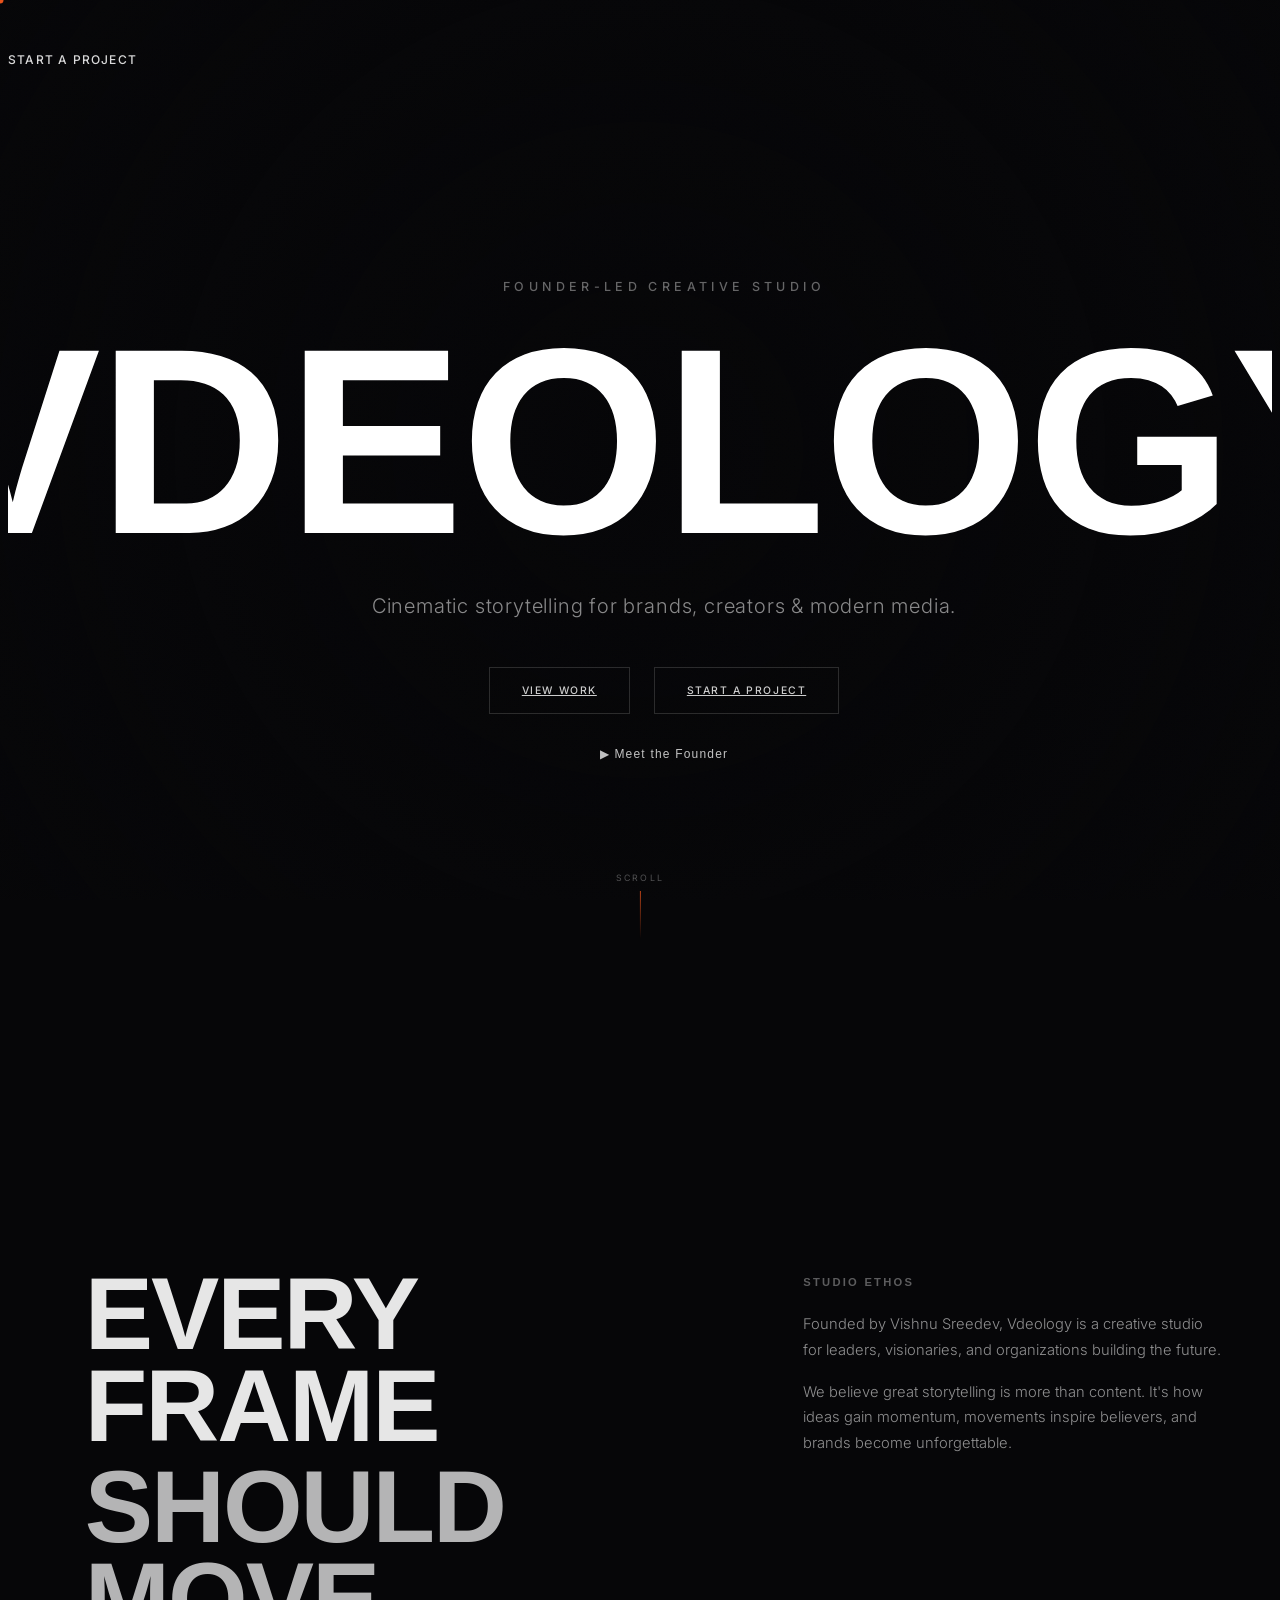
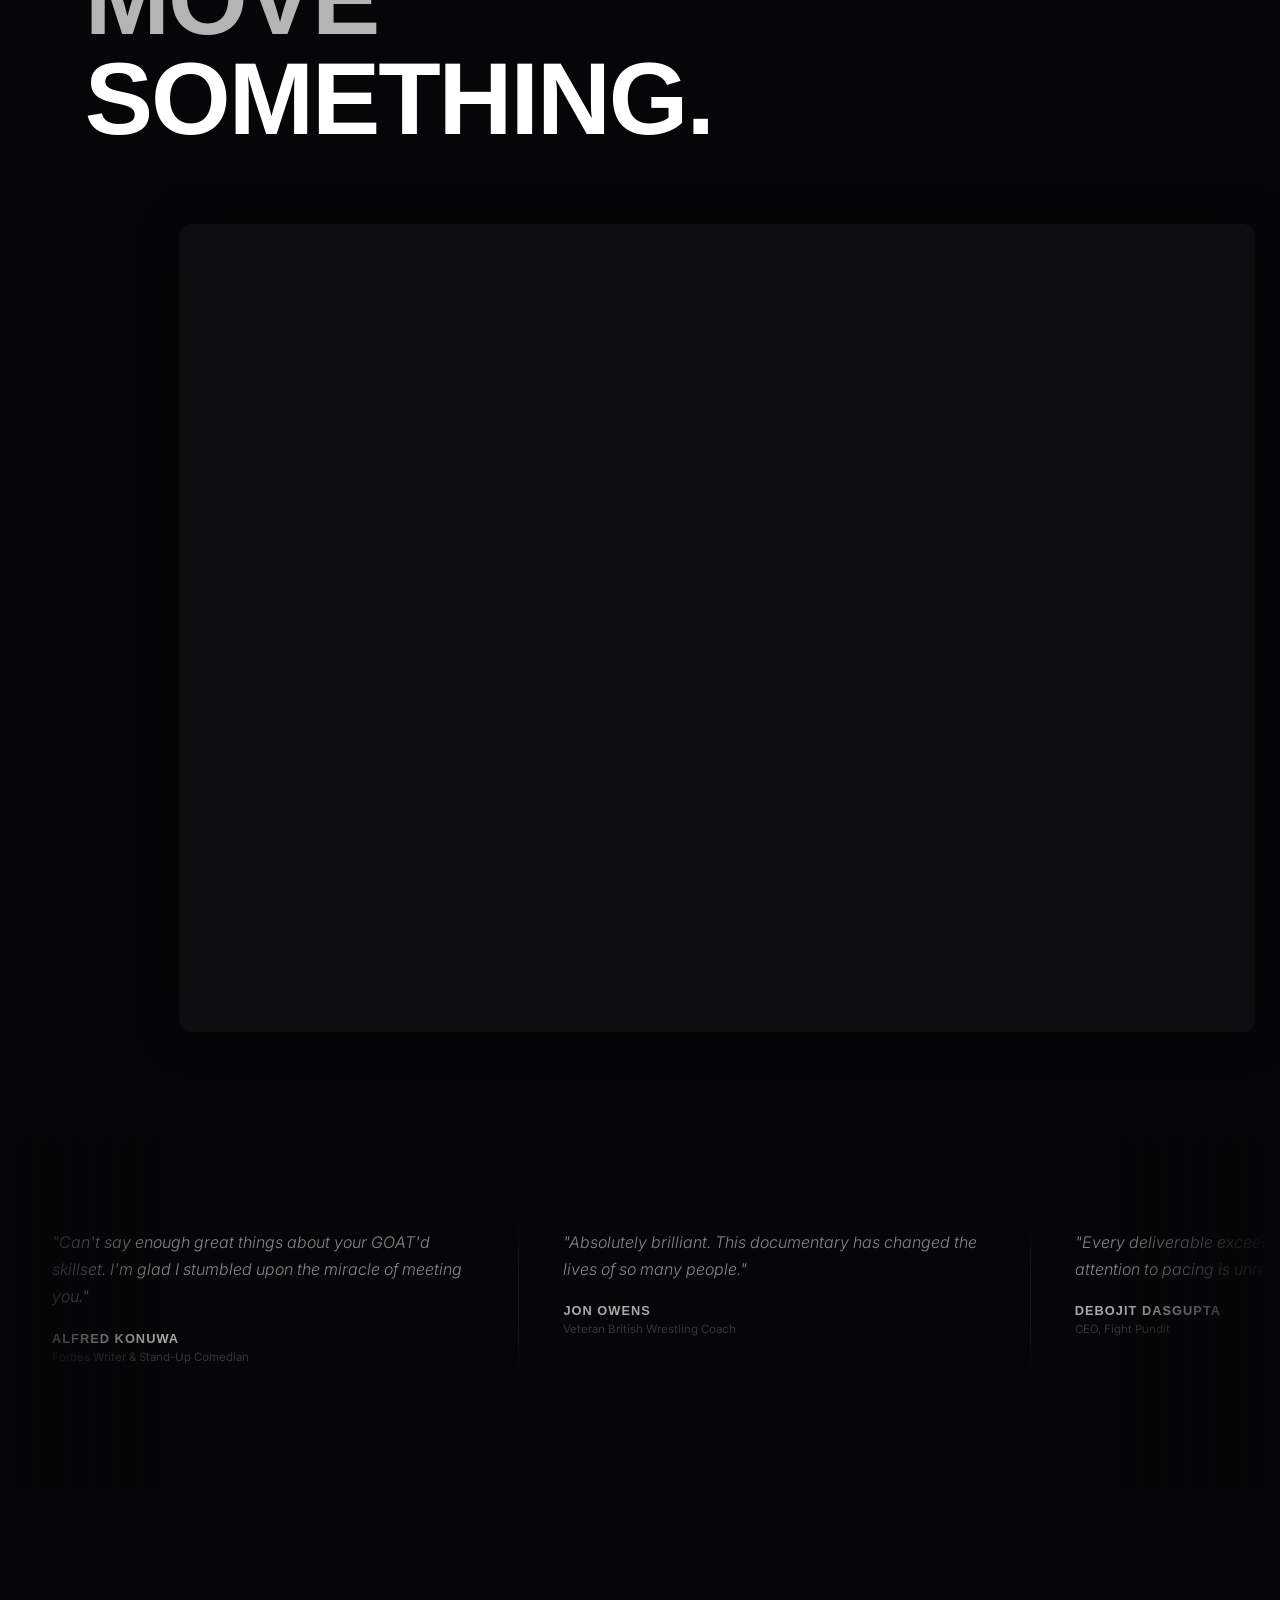
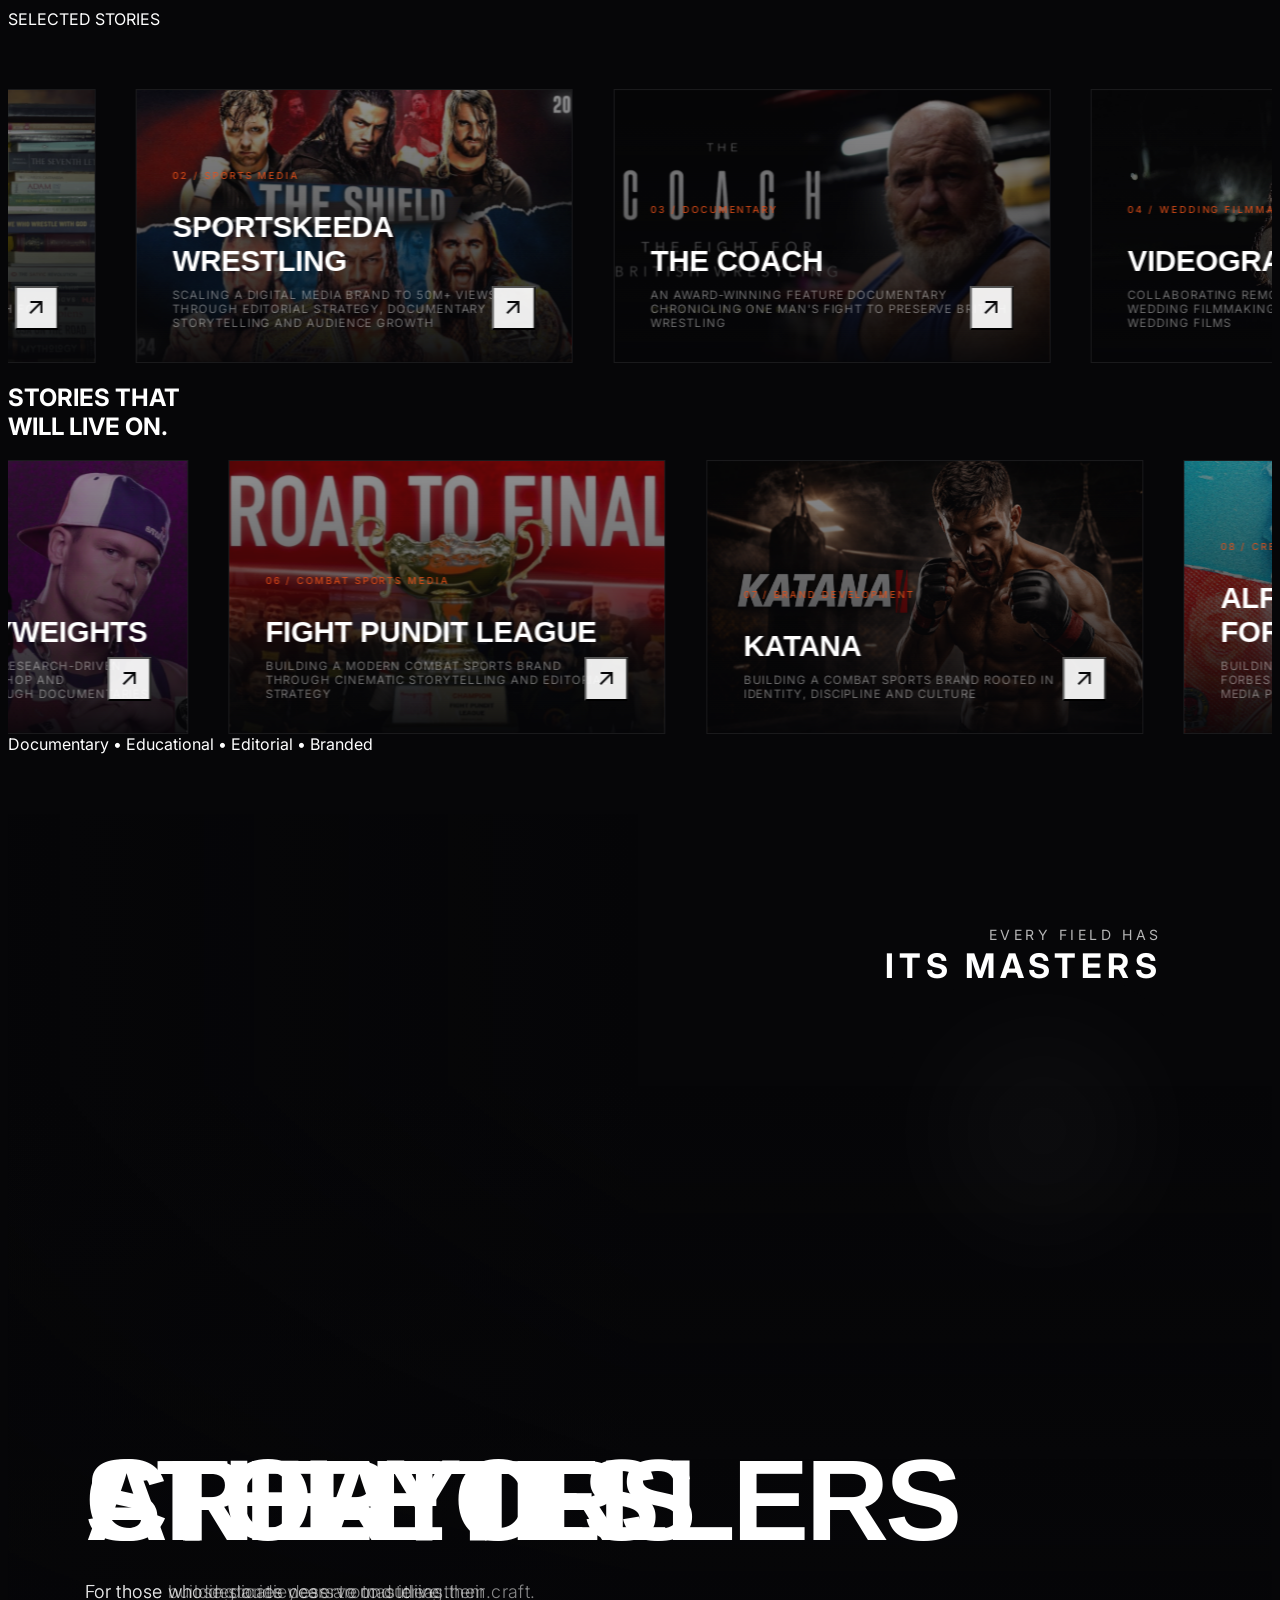
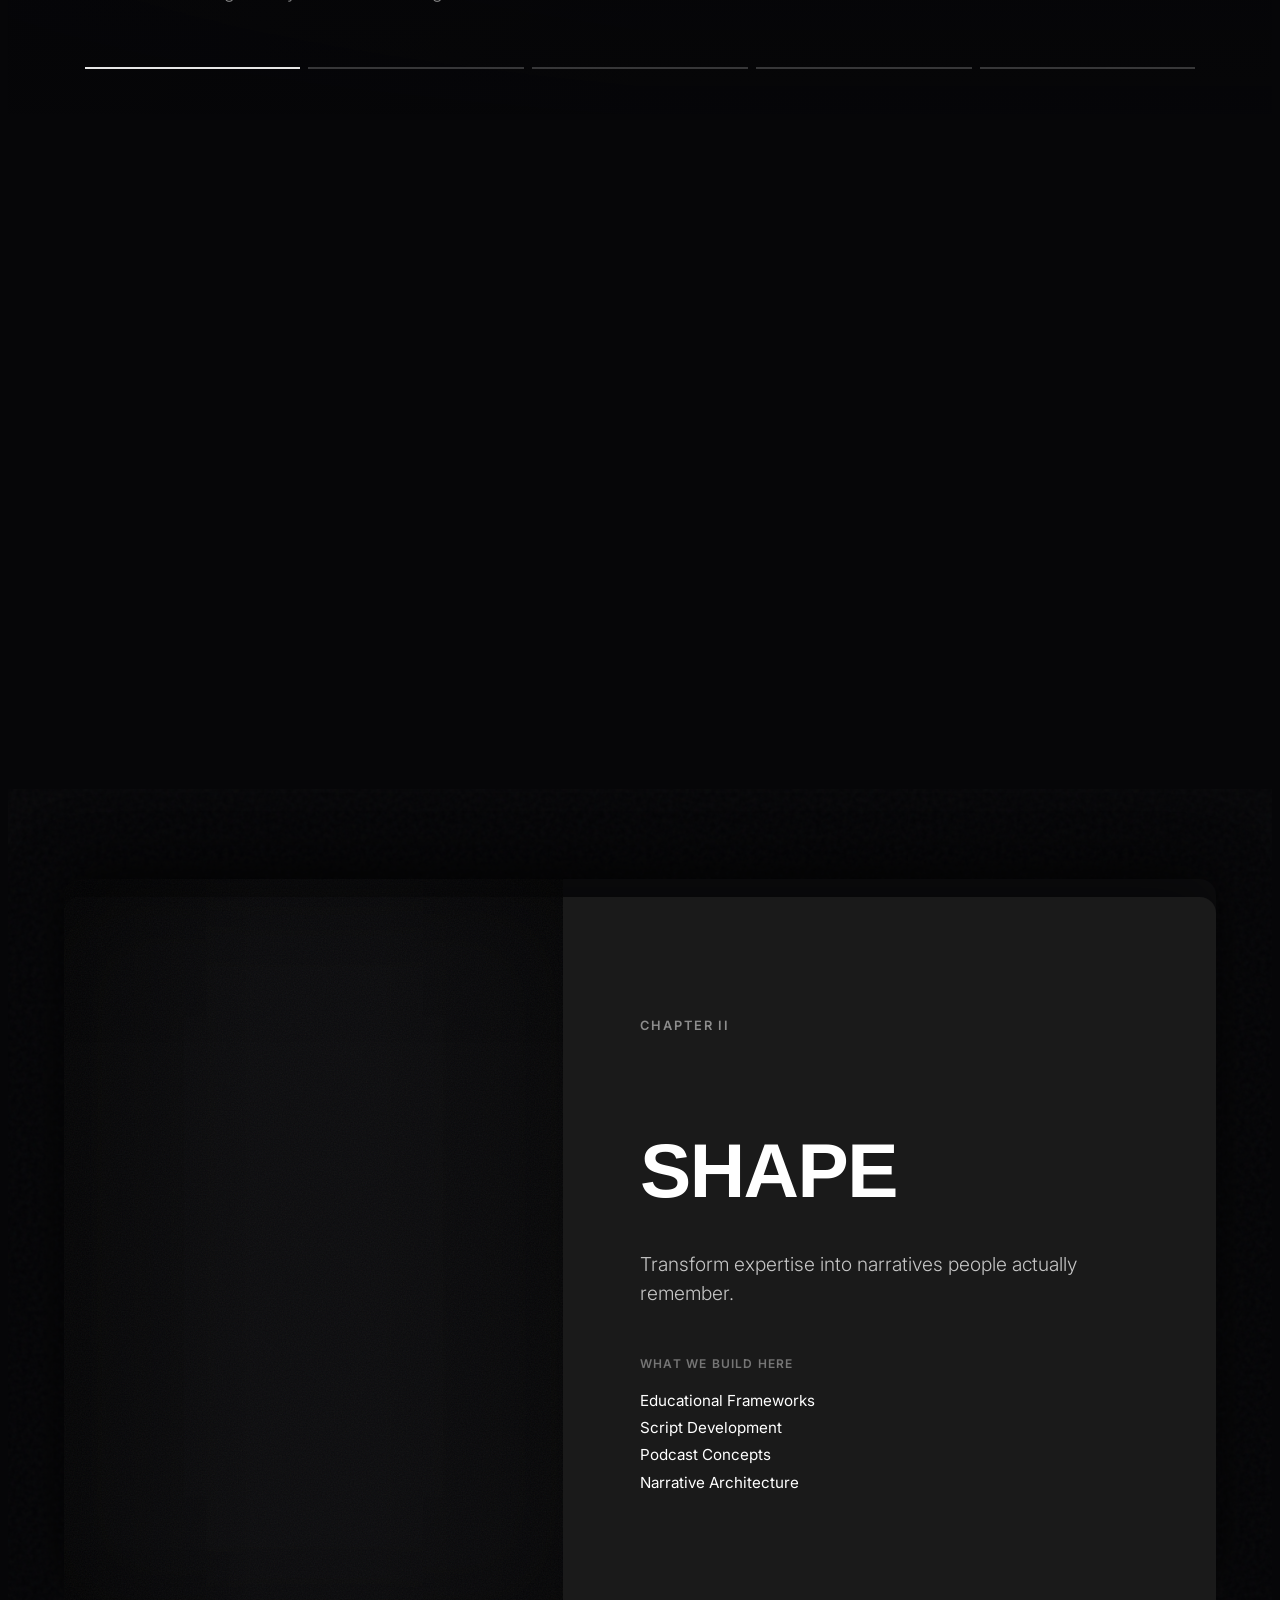
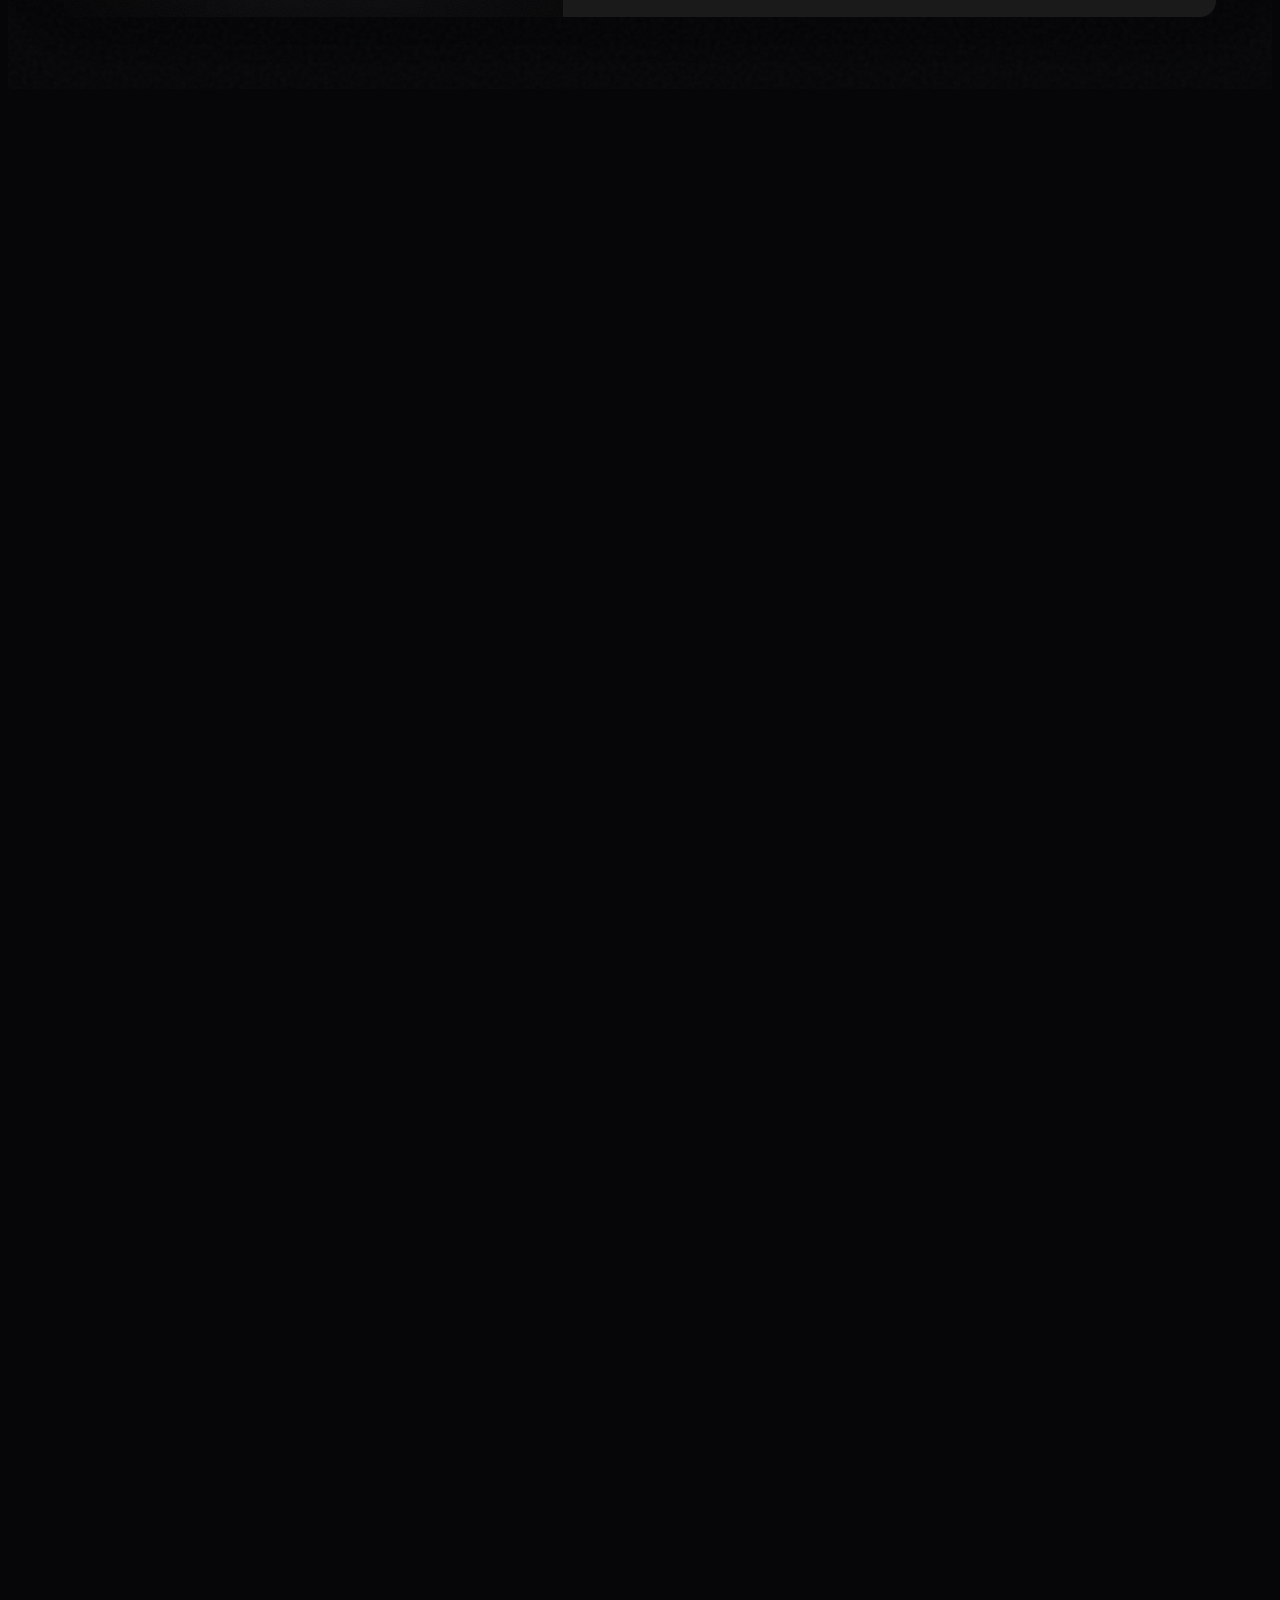
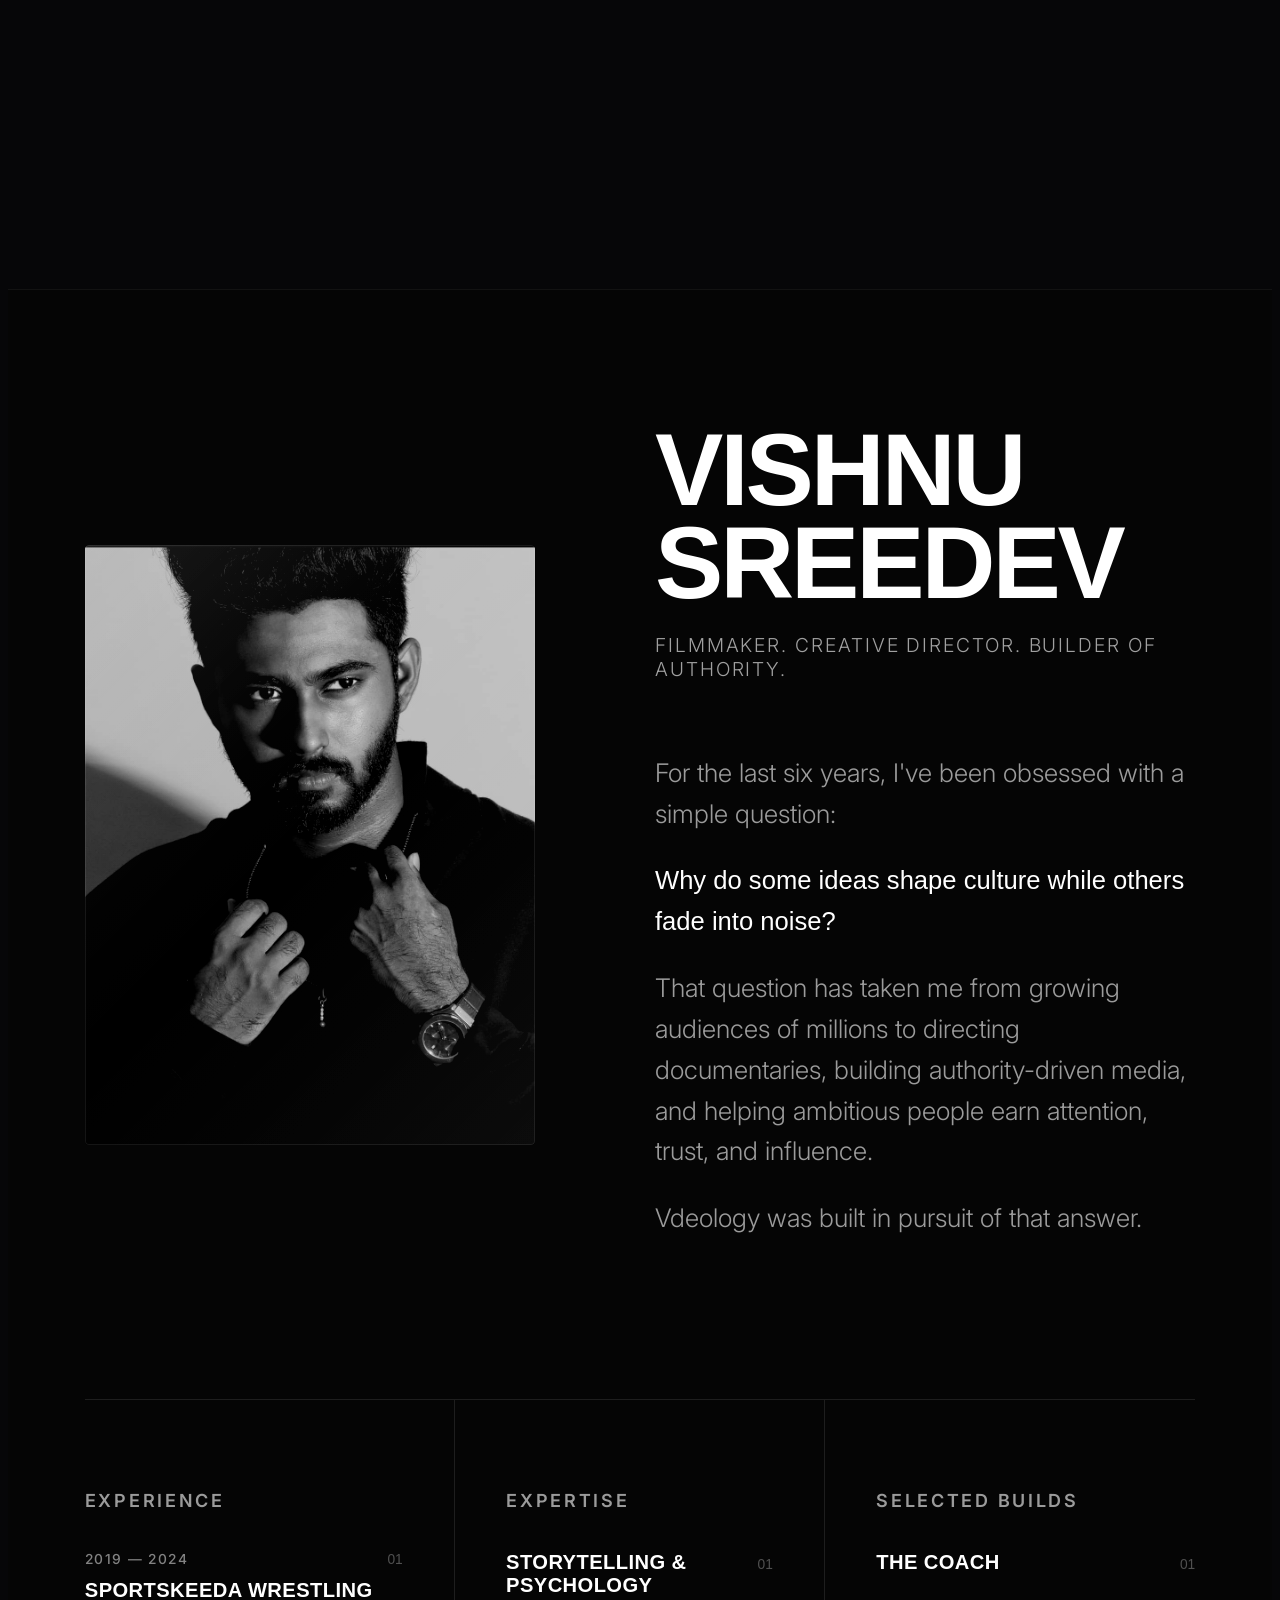
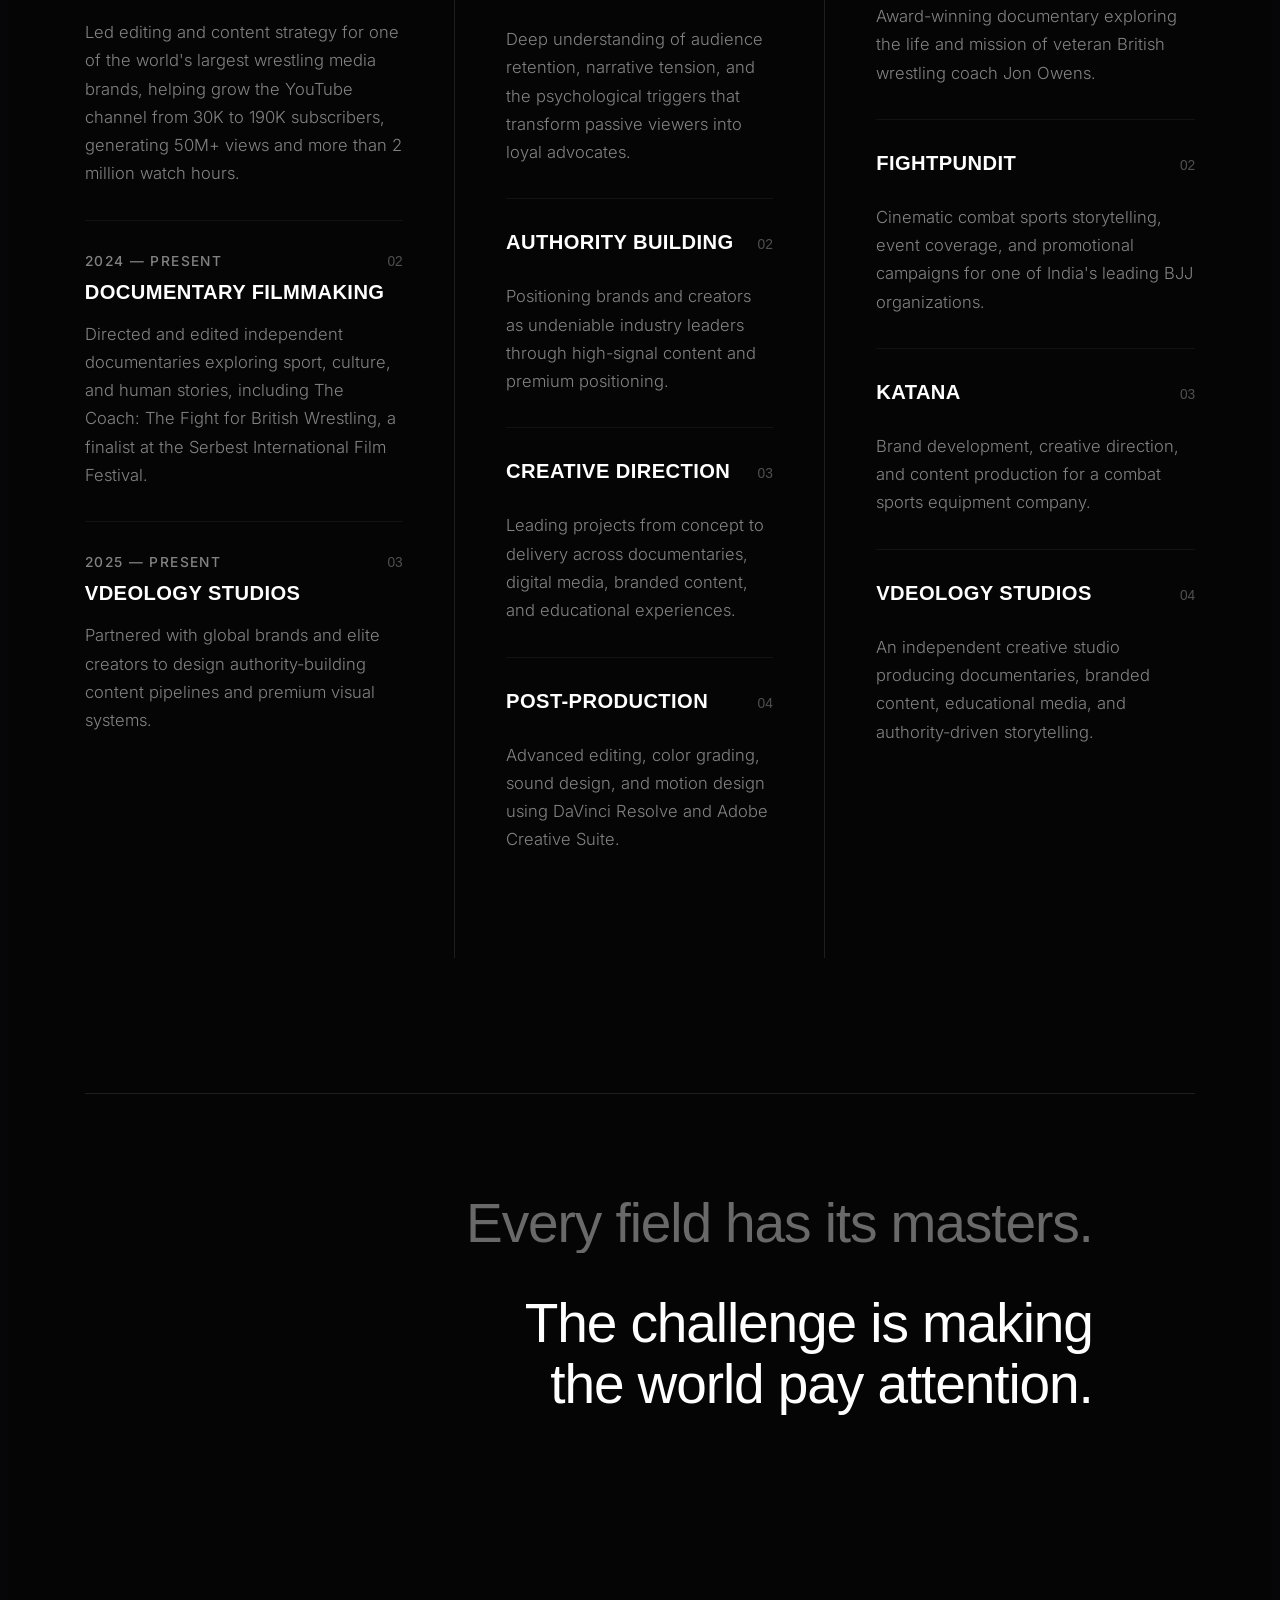
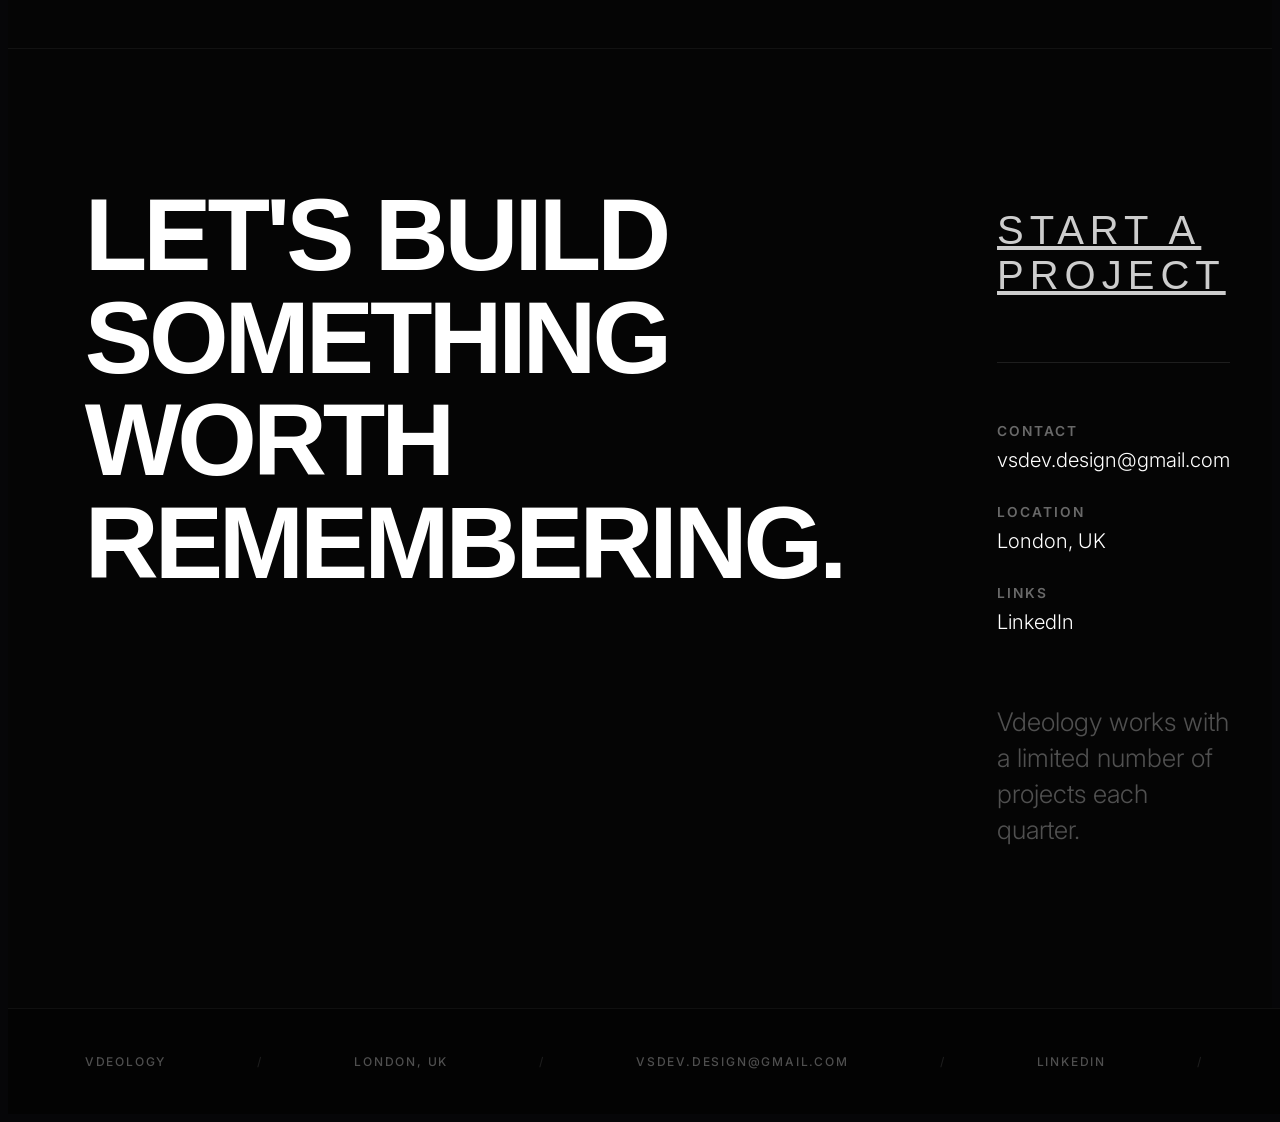
==== index.html @ 44dee1d1 "feat: add founder intro modal, favicons, and refine homepage UI" ====
<!DOCTYPE html>

<html class="dark scroll-smooth" lang="en">

<head>
    <meta charset="utf-8" />
    <meta content="width=device-width, initial-scale=1.0" name="viewport" />
    <title>Vdeology | Founder-Led Creative Studio</title>
    <meta name="description" content="Founder-led creative studio producing documentaries, branded storytelling, educational media, and authority-building content for modern brands and experts." />
    <!-- Favicons -->
    <link rel="icon" href="favicon.ico?v=2" sizes="any" />
    <link rel="icon" type="image/png" sizes="32x32" href="favicon-32x32.png?v=2" />
    <link rel="icon" type="image/png" sizes="16x16" href="favicon-16x16.png?v=2" />
    <link rel="apple-touch-icon" sizes="180x180" href="apple-touch-icon.png?v=2" />
    <link rel="icon" type="image/png" sizes="192x192" href="android-chrome-192x192.png?v=2" />
    <link rel="icon" type="image/png" sizes="512x512" href="android-chrome-512x512.png?v=2" />
    <!-- Google Fonts -->
    <link href="https://fonts.googleapis.com" rel="preconnect" />
    <link crossorigin="" href="https://fonts.gstatic.com" rel="preconnect" />
    <link
        href="https://fonts.googleapis.com/css2?family=Anton&amp;family=DM+Sans:ital,opsz,wght@0,9..40,100..1000;1,9..40,100..1000&amp;family=Playfair+Display:ital,wght@0,400..900;1,400..900&amp;family=Epilogue:wght@100..900&amp;family=Manrope:wght@200..800&amp;family=IBM+Plex+Mono:wght@300;400;500;600&amp;family=Inter:wght@400;500&amp;display=swap"
        rel="stylesheet" />
    <!-- Fontshare for General Sans -->
    <link href="https://api.fontshare.com/v2/css?f[]=general-sans@400,500,600,700&display=swap" rel="stylesheet" />
    <!-- Material Symbols -->
    <link
        href="https://fonts.googleapis.com/css2?family=Material+Symbols+Outlined:wght,FILL@100..700,0..1&amp;display=swap"
        rel="stylesheet" />
    <script src="https://cdn.tailwindcss.com?plugins=forms,container-queries"></script>
    <script id="tailwind-config">
        tailwind.config = {
            darkMode: "class",
            theme: {
                extend: {
                    "colors": {
                        "surface-variant": "#353437",
                        "surface-container-highest": "#353437",
                        "on-background": "#e5e1e5",
                        "surface-bright": "#39393c",
                        "on-secondary-fixed-variant": "#594320",
                        "secondary": "#C8A97E",
                        "on-tertiary-fixed": "#001d35",
                        "surface-container-high": "#2a2a2c",
                        "tertiary-fixed": "#d0e4ff",
                        "primary-container": "#f95e26",
                        "error-container": "#93000a",
                        "tertiary-container": "#2696eb",
                        "surface-container-lowest": "#0e0e10",
                        "tertiary-fixed-dim": "#9ccaff",
                        "secondary-container": "#594320",
                        "on-secondary-container": "#d0b085",
                        "tertiary": "#9ccaff",
                        "inverse-on-surface": "#313033",
                        "surface-tint": "#ffb59e",
                        "primary": "#E8521A",
                        "on-secondary": "#402d0c",
                        "on-tertiary-fixed-variant": "#00497a",
                        "primary-fixed": "#ffdbd0",
                        "on-primary-fixed-variant": "#842500",
                        "outline": "#aa8a80",
                        "surface-dim": "#131316",
                        "on-tertiary": "#003256",
                        "surface-container": "#201f22",
                        "inverse-surface": "#e5e1e5",
                        "primary-fixed-dim": "#ffb59e",
                        "surface": "#060608",
                        "on-tertiary-container": "#002b4c",
                        "on-primary": "#FFFFFF",
                        "on-error": "#690005",
                        "on-surface": "#e5e1e5",
                        "on-error-container": "#ffdad6",
                        "secondary-fixed": "#ffddb0",
                        "inverse-primary": "#ad3300",
                        "secondary-fixed-dim": "#e2c195",
                        "on-primary-container": "#521400",
                        "error": "#ffb4ab",
                        "background": "#060608",
                        "on-primary-fixed": "#390b00",
                        "on-surface-variant": "#e3bfb4",
                        "outline-variant": "#5a4139",
                        "on-secondary-fixed": "#281800",
                        "surface-container-low": "#1c1b1e"
                    },
                    "borderRadius": {
                        "DEFAULT": "0px",
                        "lg": "0px",
                        "xl": "0px",
                        "full": "9999px"
                    },
                    "fontFamily": {
                        "headline": ["General Sans", "sans-serif"],
                        "body": ["Inter", "sans-serif"],
                        "label": ["General Sans", "sans-serif"],
                        "serif": ["General Sans", "sans-serif"],
                        "general": ["General Sans", "sans-serif"],
                        "inter": ["Inter", "sans-serif"]
                    }
                },
            },
        }
    </script>
    <link rel="stylesheet" href="css/main.css" />
    <link rel="stylesheet" href="css/founder-intro.css" />
</head>

<body class="selection:bg-primary selection:text-white">
    <!-- ===== FILM GRAIN OVERLAY ===== -->
    <svg class="film-grain" id="film-grain">
        <filter id="noise-filter">
            <feTurbulence type="fractalNoise" baseFrequency="0.65" numOctaves="3" stitchTiles="stitch" />
        </filter>
        <rect width="100%" height="100%" filter="url(#noise-filter)" />
    </svg>

    <!-- ===== CINEMATIC BACKGROUND VIDEO ===== -->
    <div class="hero-video-wrapper" id="hero-video-wrapper">
        <iframe class="hero-video responsive-iframe" id="hero-video" data-desktop-src="https://player.mediadelivery.net/embed/680285/83afebf9-c614-436e-813d-704f8598199d?autoplay=true&loop=true&muted=true&preload=true&responsive=true" data-mobile-src="https://player.mediadelivery.net/embed/680285/6fb05547-5c46-4f03-89e2-14fa8053ed2c?autoplay=true&loop=true&muted=true&preload=true&responsive=true" frameborder="0" allow="autoplay; fullscreen; picture-in-picture" allowfullscreen style="width:100%; height:100%; position:absolute; top:0; left:0; border:none; pointer-events:none;"></iframe>
        <!-- Overlay 1: Cinematic gradient -->
        <div class="hero-video-overlay" id="hero-video-overlay"></div>
    </div>

    <!-- ===== CUSTOM CURSOR ===== -->
    <div class="cursor-dot" id="cursor-dot"></div>
    <div class="cursor-ring" id="cursor-ring"></div>

    <!-- ===== SCROLL PROGRESS BAR ===== -->
    <div class="scroll-progress" id="scroll-progress"></div>

    <!-- Shared TopNavBar -->
    <nav id="main-nav"
        class="nav-global fixed top-0 w-full z-50 flex justify-between items-center px-12 py-6 bg-transparent">
        <!-- Left: Brand -->
        <a href="#hero-section"
            class="font-general font-bold text-2xl tracking-tighter text-white uppercase hover:text-white/80 transition-colors duration-300">
            VDEOLOGY
        </a>
        <!-- Center: Navigation Links -->
        <div class="hidden md:flex gap-12 items-center">
            <a class="nav-link font-inter text-[0.75rem] font-medium tracking-[0.1em] uppercase text-white hover:text-white/60 transition-colors duration-300"
                href="#work">WORK</a>
            <a class="nav-link font-inter text-[0.75rem] font-medium tracking-[0.1em] uppercase text-white hover:text-white/60 transition-colors duration-300"
                href="#masters-section">EXPERTISE</a>
            <a class="nav-link font-inter text-[0.75rem] font-medium tracking-[0.1em] uppercase text-white hover:text-white/60 transition-colors duration-300"
                href="#story">FOUNDER</a>
        </div>
        <!-- Right: Editorial CTA -->
        <a href="begin.html" class="nav-cta-editorial">Start a Project</a>
    </nav>
    <main>
        <!-- ===== HERO SECTION ===== -->
        <section id="hero-section" class="hero-cinematic">

            <!-- Centered Content -->
            <div class="hero-content" id="hero-content">

                <!-- Eyebrow Label -->
                <div class="hero-eyebrow-wrap">
                    <span class="hero-eyebrow" id="hero-eyebrow">FOUNDER-LED CREATIVE STUDIO</span>
                </div>

                <!-- Main Heading -->
                <div class="hero-title-wrap">
                    <h1 class="hero-title" id="hero-title">VDEOLOGY</h1>
                </div>

                <!-- Subtitle -->
                <div class="hero-subtitle-wrap">
                    <p class="hero-subtitle" id="hero-subtitle">Cinematic storytelling for brands, creators &amp; modern
                        media.</p>
                </div>

                <!-- Buttons -->
                <div class="hero-buttons-wrap">
                    <div class="hero-buttons" id="hero-buttons">
                        <a href="#work" class="hero-btn">VIEW WORK</a>
                        <a href="begin.html" class="hero-btn">START A PROJECT</a>
                    </div>
                    <div class="hero-meet-founder-wrap">
                        <a href="#" class="hero-meet-founder" onclick="openFounderIntro(); return false;">&#9654; Meet the Founder</a>
                    </div>
                </div>

            </div>

            <!-- Scroll Indicator -->
            <div class="scroll-indicator" id="scroll-indicator">
                <span class="label">Scroll</span>
                <div class="line"></div>
            </div>

        </section>

        <!-- ===== STUDIO ETHOS SECTION ===== -->
        <!-- ═══════════════════════════════════════════════════════════
             HERO → WORK CINEMATIC INTERLUDE
        ═══════════════════════════════════════════════════════════ -->
        <section class="ethos-interlude" id="ethos">

            <!-- Inner Container — Two-column top row + centred film below -->
            <div class="ethos-inner">

                <!-- Top Row: Headline (left) | Studio Ethos copy (right) -->
                <div class="ethos-top-row">

                    <!-- LEFT: Staggered headline reveal -->
                    <div class="ethos-headline-col" id="ethos-headline-col">
                        <h2 class="ethos-headline">
                            <div class="ethos-mask-wrap"><span class="ethos-mask-line ethos-line-1">EVERY FRAME</span></div>
                            <div class="ethos-mask-wrap"><span class="ethos-mask-line ethos-line-2">SHOULD MOVE</span></div>
                            <div class="ethos-mask-wrap"><span class="ethos-mask-line ethos-line-3">SOMETHING.</span></div>
                        </h2>
                    </div>

                    <!-- RIGHT: Studio Ethos copy block -->
                    <div class="ethos-copy-block" id="ethos-copy-block">
                        <span class="ethos-copy-label">STUDIO ETHOS</span>
                        <p class="ethos-copy-text">Founded by Vishnu Sreedev, Vdeology is a creative studio for leaders, visionaries, and organizations building the future.</p>
                        <p class="ethos-copy-text">We believe great storytelling is more than content. It's how ideas gain momentum, movements inspire believers, and brands become unforgettable.</p>
                    </div>

                </div>

                <!-- Founder Film — large centred editorial media frame -->
                <div class="ethos-video-col" id="ethos-video-col">
                    <div class="ethos-founder-video" id="ethos-founder-video">
                        <div class="ethos-video-frame" id="ethos-video-frame">
                            <iframe
                                id="ethos-founder-video-el"
                                src="https://player.mediadelivery.net/embed/680285/2cbed95a-0d33-4c9c-9382-8c40b4ea9987?autoplay=true&loop=true&muted=true&preload=true&responsive=true"
                                data-src="https://player.mediadelivery.net/embed/680285/2cbed95a-0d33-4c9c-9382-8c40b4ea9987?autoplay=true&loop=true&muted=true&preload=true&responsive=true"
                                loading="lazy"
                                style="border:0;position:absolute;top:0;left:0;width:100%;height:100%;"
                                allow="accelerometer;gyroscope;autoplay;encrypted-media;picture-in-picture;fullscreen;"
                                allowfullscreen="true"
                            ></iframe>
                            <!-- Sound unlock overlay — shown if browser blocks unmuted autoplay -->
                            <div class="ethos-sound-overlay" id="ethos-sound-overlay">
                                <div class="ethos-sound-btn">
                                    <svg width="20" height="20" viewBox="0 0 24 24" fill="none" xmlns="http://www.w3.org/2000/svg">
                                        <path d="M11 5L6 9H2V15H6L11 19V5Z" fill="white"/>
                                        <path d="M15.54 8.46C16.48 9.4 17 10.67 17 12C17 13.33 16.48 14.6 15.54 15.54" stroke="white" stroke-width="1.5" stroke-linecap="round"/>
                                        <path d="M19.07 4.93C20.94 6.8 22 9.34 22 12C22 14.66 20.94 17.2 19.07 19.07" stroke="white" stroke-width="1.5" stroke-linecap="round"/>
                                    </svg>
                                    <span>Click for sound</span>
                                </div>
                            </div>
                            <!-- Pause indicator — briefly flashes on click -->
                            <div class="ethos-pause-indicator" id="ethos-pause-indicator">
                                <svg width="32" height="32" viewBox="0 0 24 24" fill="white" xmlns="http://www.w3.org/2000/svg">
                                    <rect x="6" y="4" width="4" height="16" rx="1"/>
                                    <rect x="14" y="4" width="4" height="16" rx="1"/>
                                </svg>
                            </div>
                            <div class="ethos-play-indicator" id="ethos-play-indicator">
                                <svg width="32" height="32" viewBox="0 0 24 24" fill="white" xmlns="http://www.w3.org/2000/svg">
                                    <path d="M8 5V19L19 12L8 5Z"/>
                                </svg>
                            </div>
                            <!-- Custom player controls bar -->
                            <div class="vp-controls" id="vp-controls">
                                <!-- Play / Pause -->
                                <button class="vp-play-btn" id="vp-play-btn" aria-label="Play or pause">
                                    <svg class="vp-icon-play" id="vp-icon-play" width="16" height="16" viewBox="0 0 24 24" fill="white"><path d="M8 5V19L19 12L8 5Z"/></svg>
                                    <svg class="vp-icon-pause" id="vp-icon-pause" width="16" height="16" viewBox="0 0 24 24" fill="white" style="display:none;"><rect x="6" y="4" width="4" height="16" rx="1"/><rect x="14" y="4" width="4" height="16" rx="1"/></svg>
                                </button>
                                <!-- Time current -->
                                <span class="vp-time" id="vp-time-current">0:00</span>
                                <!-- Seek bar -->
                                <div class="vp-seek" id="vp-seek">
                                    <div class="vp-seek-buffered" id="vp-seek-buffered"></div>
                                    <div class="vp-seek-progress" id="vp-seek-progress"></div>
                                    <div class="vp-seek-thumb" id="vp-seek-thumb"></div>
                                </div>
                                <!-- Time duration -->
                                <span class="vp-time" id="vp-time-duration">0:00</span>
                                <!-- Mute toggle -->
                                <button class="vp-mute-btn" id="vp-mute-btn" aria-label="Toggle mute">
                                    <svg class="vp-icon-vol" id="vp-icon-vol" width="16" height="16" viewBox="0 0 24 24" fill="none"><path d="M11 5L6 9H2V15H6L11 19V5Z" fill="white"/><path d="M15.54 8.46C16.48 9.4 17 10.67 17 12C17 13.33 16.48 14.6 15.54 15.54" stroke="white" stroke-width="1.5" stroke-linecap="round"/></svg>
                                    <svg class="vp-icon-muted" id="vp-icon-muted" width="16" height="16" viewBox="0 0 24 24" fill="none" style="display:none;"><path d="M11 5L6 9H2V15H6L11 19V5Z" fill="white"/><line x1="18" y1="9" x2="22" y2="15" stroke="white" stroke-width="1.5" stroke-linecap="round"/><line x1="22" y1="9" x2="18" y2="15" stroke="white" stroke-width="1.5" stroke-linecap="round"/></svg>
                                </button>
                            </div>
                        </div>
                    </div>
                </div>

            </div>

            <!-- ── CONTINUOUS TESTIMONIAL MARQUEE ── -->
            <div class="ethos-marquee-section">
                <!-- Fade edges -->
                <div class="ethos-marquee-fade ethos-marquee-fade--left"></div>
                <div class="ethos-marquee-fade ethos-marquee-fade--right"></div>

                <div class="ethos-marquee-track" id="ethos-marquee-track">
                    <!-- Strip A -->
                    <div class="ethos-marquee-strip">
                        <div class="ethos-quote-card">
                            <p class="ethos-quote-text">"Can't say enough great things about your GOAT'd skillset. I'm
                                glad I stumbled upon the miracle of meeting you."</p>
                            <div class="ethos-quote-author">Alfred Konuwa</div>
                            <div class="ethos-quote-role">Forbes Writer & Stand-Up Comedian</div>
                        </div>
                        <div class="ethos-quote-divider"></div>
                        <div class="ethos-quote-card">
                            <p class="ethos-quote-text">"Absolutely brilliant. This documentary has changed the lives of
                                so many people."</p>
                            <div class="ethos-quote-author">Jon Owens</div>
                            <div class="ethos-quote-role">Veteran British Wrestling Coach</div>
                        </div>
                        <div class="ethos-quote-divider"></div>
                        <div class="ethos-quote-card">
                            <p class="ethos-quote-text">"Every deliverable exceeded what we imagined. The attention to
                                pacing is unreal."</p>
                            <div class="ethos-quote-author">Debojit Dasgupta</div>
                            <div class="ethos-quote-role">CEO, Fight Pundit</div>
                        </div>
                        <div class="ethos-quote-divider"></div>
                        <div class="ethos-quote-card">
                            <p class="ethos-quote-text">"A lot of people can edit. Not everyone understands rhythm,
                                storytelling, and cultural context. You did. That's the difference."</p>
                            <div class="ethos-quote-author">Nifty Noel</div>
                            <div class="ethos-quote-role">Filmmaker · Netflix, BBC & Roughcut</div>
                        </div>
                        <div class="ethos-quote-divider"></div>
                        <div class="ethos-quote-card">
                            <p class="ethos-quote-text">"I've rarely met someone who works as hard as Vishnu. The care
                                and dedication he puts into every project shine through in the final result."</p>
                            <div class="ethos-quote-author">Kevin Kellam</div>
                            <div class="ethos-quote-role">Wrestling Journalist & Media Personality, USA</div>
                        </div>
                        <div class="ethos-quote-divider"></div>
                        <div class="ethos-quote-card">
                            <p class="ethos-quote-text">"Growing a channel from 30K to 200K subscribers in two years is
                                unreal. Massive congratulations for the hard work and dedication."</p>
                            <div class="ethos-quote-author">Manu Pratap Singh</div>
                            <div class="ethos-quote-role">Video Marketing Head, Sportskeeda Wrestling</div>
                        </div>
                        <div class="ethos-quote-divider"></div>
                        <div class="ethos-quote-card">
                            <p class="ethos-quote-text">"The care and storytelling Vishnu brought to each film made our
                                couples feel truly seen. The response from clients was incredible."</p>
                            <div class="ethos-quote-author">Videographes Paris</div>
                            <div class="ethos-quote-role">International Wedding Studio</div>
                        </div>
                        <div class="ethos-quote-divider"></div>
                    </div>
                    <!-- Strip B: seamless clone for infinite loop -->
                    <div class="ethos-marquee-strip" aria-hidden="true">
                        <div class="ethos-quote-card">
                            <p class="ethos-quote-text">"Can't say enough great things about your GOAT'd skillset. I'm
                                glad I stumbled upon the miracle of meeting you."</p>
                            <div class="ethos-quote-author">Alfred Konuwa</div>
                            <div class="ethos-quote-role">Forbes Writer & Stand-Up Comedian</div>
                        </div>
                        <div class="ethos-quote-divider"></div>
                        <div class="ethos-quote-card">
                            <p class="ethos-quote-text">"Absolutely brilliant. This documentary has changed the lives of
                                so many people."</p>
                            <div class="ethos-quote-author">Jon Owens</div>
                            <div class="ethos-quote-role">Veteran British Wrestling Coach</div>
                        </div>
                        <div class="ethos-quote-divider"></div>
                        <div class="ethos-quote-card">
                            <p class="ethos-quote-text">"Every deliverable exceeded what we imagined. The attention to
                                pacing is unreal."</p>
                            <div class="ethos-quote-author">Debojit Dasgupta</div>
                            <div class="ethos-quote-role">CEO, Fight Pundit</div>
                        </div>
                        <div class="ethos-quote-divider"></div>
                        <div class="ethos-quote-card">
                            <p class="ethos-quote-text">"A lot of people can edit. Not everyone understands rhythm,
                                storytelling, and cultural context. You did. That's the difference."</p>
                            <div class="ethos-quote-author">Nifty Noel</div>
                            <div class="ethos-quote-role">Filmmaker · Netflix, BBC & Roughcut</div>
                        </div>
                        <div class="ethos-quote-divider"></div>
                        <div class="ethos-quote-card">
                            <p class="ethos-quote-text">"I've rarely met someone who works as hard as Vishnu. The care
                                and dedication he puts into every project shine through in the final result."</p>
                            <div class="ethos-quote-author">Kevin Kellam</div>
                            <div class="ethos-quote-role">Wrestling Journalist & Media Personality, USA</div>
                        </div>
                        <div class="ethos-quote-divider"></div>
                        <div class="ethos-quote-card">
                            <p class="ethos-quote-text">"Growing a channel from 30K to 200K subscribers in two years is
                                unreal. Massive congratulations for the hard work and dedication."</p>
                            <div class="ethos-quote-author">Manu Pratap Singh</div>
                            <div class="ethos-quote-role">Video Marketing Head, Sportskeeda Wrestling</div>
                        </div>
                        <div class="ethos-quote-divider"></div>
                        <div class="ethos-quote-card">
                            <p class="ethos-quote-text">"The care and storytelling Vishnu brought to each film made our
                                couples feel truly seen. The response from clients was incredible."</p>
                            <div class="ethos-quote-author">Videographes Paris</div>
                            <div class="ethos-quote-role">International Wedding Studio</div>
                        </div>
                        <div class="ethos-quote-divider"></div>
                    </div>
                </div>
            </div>

            <!-- Soft gradient bridge into Work section -->
            <div class="ethos-bridge-gradient"></div>

        </section>

        <!-- Featured Work - 12. Cinematic Showcase -->
        <section id="work" class="relative bg-surface overflow-hidden">
            <div class="px-6 md:px-12 pt-28 pb-12">
                <div class="flex justify-end items-center mb-1 gap-8 reveal-on-scroll">
                    <span
                        class="font-general font-semibold text-[#C8A97E] text-[0.75rem] tracking-[0.25em] uppercase text-right">SELECTED
                        STORIES</span>
                </div>
            </div>

            <!-- Cinematic Showcase Outer Container -->
            <div class="showcase-outer" id="showcase-outer">
                <!-- Top Row Wrapper -->
                <div class="showcase-row-wrapper top-row-wrapper pb-6">
                    <div class="showcase-track" id="showcase-track-top">
                        <!-- Cards rendered dynamically by JS -->
                    </div>
                </div>

                <!-- Editorial Statement -->
                <div class="showcase-editorial-wrap py-24 text-center reveal-on-scroll">
                    <h2
                        class="font-general font-bold text-white uppercase text-[clamp(2.5rem,7.5vw,7.5rem)] leading-[0.9] tracking-tight">
                        STORIES THAT<br>WILL LIVE ON.
                    </h2>
                </div>

                <!-- Bottom Row Wrapper -->
                <div class="showcase-row-wrapper bottom-row-wrapper pt-6">
                    <div class="showcase-track" id="showcase-track-bottom">
                        <!-- Cards rendered dynamically by JS -->
                    </div>
                </div>

                <!-- Below Second Project Row Footer -->
                <div class="showcase-footer text-center pt-24 pb-12 reveal-on-scroll">
                    <span
                        class="font-inter font-medium text-white/30 text-[0.8rem] md:text-[0.95rem] tracking-[0.25em] uppercase">
                        Documentary &bull; Educational &bull; Editorial &bull; Branded
                    </span>
                </div>
            </div>
        </section>

        <!-- ═══════════════════════════════════════════════════════════
             EVERY FIELD HAS ITS MASTERS — Cinematic Identity Sequence
             Fullscreen scroll-driven documentary title cards
        ═══════════════════════════════════════════════════════════ -->
        <section class="masters-section" id="masters-section">

            <!-- Sticky viewport container — stays fixed while scrolling through identities -->
            <div class="masters-viewport" id="masters-viewport">

                <!-- Fullscreen background videos — one per identity -->
                <div class="masters-bg" id="masters-bg">
                    <div class="masters-bg-layer masters-bg-layer--active" data-masters-bg="0">
                        <iframe class="responsive-iframe" data-desktop-src="https://player.mediadelivery.net/embed/680285/33e83dbe-ae93-4230-8da2-97e991d2a45c?autoplay=true&loop=true&muted=true&preload=true&responsive=true" data-mobile-src="https://player.mediadelivery.net/embed/680285/50b99ebc-74a0-4492-ae9e-ac1612118b2e?autoplay=true&loop=true&muted=true&preload=true&responsive=true" frameborder="0" allow="autoplay; fullscreen; picture-in-picture" allowfullscreen style="width:100%; height:100%; position:absolute; top:0; left:0; border:none; pointer-events:none;"></iframe>
                    </div>
                    <div class="masters-bg-layer" data-masters-bg="1">
                        <iframe class="responsive-iframe" data-desktop-src="https://player.mediadelivery.net/embed/680285/90b66bbb-60ab-41b7-97eb-b2130cbcaedc?autoplay=true&loop=true&muted=true&preload=true&responsive=true" data-mobile-src="https://player.mediadelivery.net/embed/680285/847ecf00-0567-45b9-9a4d-b201f0abd2c3?autoplay=true&loop=true&muted=true&preload=true&responsive=true" frameborder="0" allow="autoplay; fullscreen; picture-in-picture" allowfullscreen style="width:100%; height:100%; position:absolute; top:0; left:0; border:none; pointer-events:none;"></iframe>
                    </div>
                    <div class="masters-bg-layer" data-masters-bg="2">
                        <iframe class="responsive-iframe" data-desktop-src="https://player.mediadelivery.net/embed/680285/9acc73ae-56dd-41b2-a993-dbe3493038b8?autoplay=true&loop=true&muted=true&preload=true&responsive=true" data-mobile-src="https://player.mediadelivery.net/embed/680285/f7df01d0-6e85-44cd-b5c3-b7c17f3ce853?autoplay=true&loop=true&muted=true&preload=true&responsive=true" frameborder="0" allow="autoplay; fullscreen; picture-in-picture" allowfullscreen style="width:100%; height:100%; position:absolute; top:0; left:0; border:none; pointer-events:none;"></iframe>
                    </div>
                    <div class="masters-bg-layer" data-masters-bg="3">
                        <iframe class="responsive-iframe" data-desktop-src="https://player.mediadelivery.net/embed/680285/aceec247-2e55-4f08-8d48-8e2712e2722a?autoplay=true&loop=true&muted=true&preload=true&responsive=true" data-mobile-src="https://player.mediadelivery.net/embed/680285/66a65cde-ce6a-425e-a994-67727b972e67?autoplay=true&loop=true&muted=true&preload=true&responsive=true" frameborder="0" allow="autoplay; fullscreen; picture-in-picture" allowfullscreen style="width:100%; height:100%; position:absolute; top:0; left:0; border:none; pointer-events:none;"></iframe>
                    </div>
                    <div class="masters-bg-layer" data-masters-bg="4">
                        <iframe class="responsive-iframe" data-desktop-src="https://player.mediadelivery.net/embed/680285/b60b6e75-b718-4edc-b042-2542aaa00864?autoplay=true&loop=true&muted=true&preload=true&responsive=true" data-mobile-src="https://player.mediadelivery.net/embed/680285/3ae05a12-a327-404a-aabf-8177f6908ba9?autoplay=true&loop=true&muted=true&preload=true&responsive=true" frameborder="0" allow="autoplay; fullscreen; picture-in-picture" allowfullscreen style="width:100%; height:100%; position:absolute; top:0; left:0; border:none; pointer-events:none;"></iframe>
                    </div>

                    <!-- Cinematic overlay gradient -->
                    <div class="masters-bg-overlay"></div>
                </div>

                <!-- Persistent editorial chapter label — top right -->
                <div class="masters-chapter-label" id="masters-chapter-label">
                    <span class="masters-chapter-label-sub">EVERY FIELD HAS</span>
                    <span class="masters-chapter-label-main">ITS MASTERS</span>
                </div>

                <!-- Progress counter — bottom right -->
                <div class="masters-progress" id="masters-progress">
                    <div class="masters-progress-segment masters-progress-segment--active" data-segment="0"></div>
                    <div class="masters-progress-segment" data-segment="1"></div>
                    <div class="masters-progress-segment" data-segment="2"></div>
                    <div class="masters-progress-segment" data-segment="3"></div>
                    <div class="masters-progress-segment" data-segment="4"></div>
                </div>

                <!-- Identity title cards — lower-left, documentary placement -->
                <div class="masters-card masters-card--active" data-masters-card="0">
                    <h2 class="masters-identity">ATHLETES</h2>
                    <p class="masters-tagline">For those who dedicate years to mastering their craft.</p>
                </div>

                <div class="masters-card" data-masters-card="1">
                    <h2 class="masters-identity">FOUNDERS</h2>
                    <p class="masters-tagline">For those turning conviction into companies.</p>
                </div>

                <div class="masters-card" data-masters-card="2">
                    <h2 class="masters-identity">EDUCATORS</h2>
                    <p class="masters-tagline">For those shaping how people think.</p>
                </div>

                <div class="masters-card" data-masters-card="3">
                    <h2 class="masters-identity">CREATORS</h2>
                    <p class="masters-tagline">For those building audiences around ideas.</p>
                </div>

                <div class="masters-card" data-masters-card="4">
                    <h2 class="masters-identity">STORYTELLERS</h2>
                    <p class="masters-tagline">For those whose stories deserve to outlive them.</p>
                </div>

            </div>

            <!-- Scroll spacer — tighter: ~60vh per step for responsive feel -->
            <div class="masters-scroll-spacer" id="masters-scroll-spacer"></div>

        </section>

        <!-- ═══════════════════════════════════════════════════════════
             FROM MASTERY TO INFLUENCE — Stacked Card Sequence
        ═══════════════════════════════════════════════════════════ -->
        <section class="influence-section" id="influence-section">
            <div class="influence-viewport" id="influence-viewport">
                <div class="influence-cards-container">

                    <!-- CARD 1: DISCOVER -->
                    <div class="influence-card influence-card--light influence-card--img-left" data-influence-card>
                        <div class="influence-card-video-wrapper">
                            <iframe src="https://player.mediadelivery.net/embed/680285/ecb5a432-d74d-46e0-ae66-26f633876c14?autoplay=true&loop=true&muted=true&preload=true&responsive=true" class="influence-card-video" frameborder="0" allow="autoplay; fullscreen; picture-in-picture" allowfullscreen style="border:none; pointer-events:none; width:100%; height:100%;"></iframe>
                            <div class="influence-video-overlay"></div>
                            <div class="influence-video-grain"></div>
                            <div class="influence-video-vignette"></div>
                        </div>
                        <div class="influence-card-content">
                            <span class="influence-chapter">CHAPTER I</span>
                            <h3 class="influence-title">DISCOVER</h3>
                            <p class="influence-desc">Identify the ideas, stories, and expertise worth amplifying.</p>

                            <div class="influence-outputs">
                                <span class="influence-outputs-label">WHAT WE BUILD HERE</span>
                                <ul class="influence-outputs-list">
                                    <li>Positioning</li>
                                    <li>Knowledge Mapping</li>
                                    <li>Audience Strategy</li>
                                    <li>Story Discovery</li>
                                </ul>
                            </div>
                        </div>
                    </div>

                    <!-- CARD 2: SHAPE -->
                    <div class="influence-card influence-card--dark influence-card--text-left" data-influence-card>
                        <div class="influence-card-content">
                            <span class="influence-chapter">CHAPTER II</span>
                            <h3 class="influence-title">SHAPE</h3>
                            <p class="influence-desc">Transform expertise into narratives people actually remember.</p>

                            <div class="influence-outputs">
                                <span class="influence-outputs-label">WHAT WE BUILD HERE</span>
                                <ul class="influence-outputs-list">
                                    <li>Educational Frameworks</li>
                                    <li>Script Development</li>
                                    <li>Podcast Concepts</li>
                                    <li>Narrative Architecture</li>
                                </ul>
                            </div>
                        </div>
                        <div class="influence-card-video-wrapper">
                            <iframe src="https://player.mediadelivery.net/embed/680285/0c49568f-4255-4353-8ee7-765af3611868?autoplay=true&loop=true&muted=true&preload=true&responsive=true" class="influence-card-video" frameborder="0" allow="autoplay; fullscreen; picture-in-picture" allowfullscreen style="border:none; pointer-events:none; width:100%; height:100%;"></iframe>
                            <div class="influence-video-overlay"></div>
                            <div class="influence-video-grain"></div>
                            <div class="influence-video-vignette"></div>
                        </div>
                    </div>

                    <!-- CARD 3: CREATE -->
                    <div class="influence-card influence-card--light influence-card--img-left" data-influence-card>
                        <div class="influence-card-video-wrapper">
                            <iframe src="https://player.mediadelivery.net/embed/680285/f3160400-a541-4688-bb31-199ad099c45a?autoplay=true&loop=true&muted=true&preload=true&responsive=true" class="influence-card-video" frameborder="0" allow="autoplay; fullscreen; picture-in-picture" allowfullscreen style="border:none; pointer-events:none; width:100%; height:100%;"></iframe>
                            <div class="influence-video-overlay"></div>
                            <div class="influence-video-grain"></div>
                            <div class="influence-video-vignette"></div>
                        </div>
                        <div class="influence-card-content">
                            <span class="influence-chapter">CHAPTER III</span>
                            <h3 class="influence-title">CREATE</h3>
                            <p class="influence-desc">Produce media that commands attention and builds authority.</p>

                            <div class="influence-outputs">
                                <span class="influence-outputs-label">WHAT WE BUILD HERE</span>
                                <ul class="influence-outputs-list">
                                    <li>Educational Media</li>
                                    <li>Founder Content</li>
                                    <li>Documentary Films</li>
                                    <li>Podcasts</li>
                                    <li>Thought Leadership Assets</li>
                                </ul>
                            </div>
                        </div>
                    </div>

                    <!-- CARD 4: MULTIPLY -->
                    <div class="influence-card influence-card--dark influence-card--text-left" data-influence-card>
                        <div class="influence-card-content">
                            <span class="influence-chapter">CHAPTER IV</span>
                            <h3 class="influence-title">MULTIPLY</h3>
                            <p class="influence-desc">Turn a single idea into a scalable ecosystem of influence.</p>

                            <div class="influence-outputs">
                                <span class="influence-outputs-label">WHAT WE BUILD HERE</span>
                                <ul class="influence-outputs-list">
                                    <li>YouTube Systems</li>
                                    <li>LinkedIn Content Engines</li>
                                    <li>Knowledge Libraries</li>
                                    <li>Learning Platforms</li>
                                    <li>Authority Media Systems</li>
                                </ul>
                            </div>
                        </div>
                        <div class="influence-card-video-wrapper">
                            <iframe src="https://player.mediadelivery.net/embed/680285/09333ba6-365a-459e-aa56-133e40096529?autoplay=true&loop=true&muted=true&preload=true&responsive=true" class="influence-card-video" frameborder="0" allow="autoplay; fullscreen; picture-in-picture" allowfullscreen style="border:none; pointer-events:none; width:100%; height:100%;"></iframe>
                            <div class="influence-video-overlay"></div>
                            <div class="influence-video-grain"></div>
                            <div class="influence-video-vignette"></div>
                        </div>
                    </div>

                </div>
            </div>

            <!-- Scroll Spacer for pinned interaction -->
            <div class="influence-scroll-spacer" id="influence-scroll-spacer"></div>
        </section>



        <!-- ═══════════════════════════════════════════════════════════
             THE STORY BEHIND VDEOLOGY
        ═══════════════════════════════════════════════════════════ -->
        <section class="story-section" id="story">

            <!-- Hero / Intro -->
            <div class="story-hero">
                <div class="story-portrait-wrapper cine-founder-portrait">
                    <img class="story-portrait" src="images/founder-portrait.jpg" alt="Vishnu Sreedhar - Founder" />
                    <!-- Dedicated museum glass overlay layer -->
                    <div class="story-glass-overlay"></div>
                </div>
                <div class="story-intro">
                    <h2 class="story-founder-name cine-founder-name">VISHNU SREEDEV</h2>
                    <div class="story-roles cine-founder-desc">Filmmaker. Creative Director. Builder of Authority.</div>

                    <div class="story-mission cine-founder-desc">
                        <p>For the last six years, I've been obsessed with a simple question:</p>
                        <p class="story-mission-highlight">Why do some ideas shape culture while others fade into noise?
                        </p>
                        <p>That question has taken me from growing audiences of millions to directing documentaries,
                            building authority-driven media, and helping ambitious people earn attention, trust, and
                            influence.</p>
                        <p>Vdeology was built in pursuit of that answer.</p>
                    </div>
                </div>
            </div>

            <!-- Premium Editorial Grid -->
            <div class="story-grid-premium">

                <!-- Column 1: EXPERIENCE -->
                <div class="story-column-premium cine-grid-col">
                    <h3 class="story-col-title-premium">EXPERIENCE</h3>

                    <div class="story-item-premium">
                        <div class="story-item-header">
                            <span class="story-item-meta">2019 — 2024</span>
                            <span class="story-item-index">01</span>
                        </div>
                        <h4 class="story-item-title">SPORTSKEEDA WRESTLING</h4>
                        <p class="story-item-desc">Led editing and content strategy for one of the world's largest
                            wrestling media brands, helping grow the YouTube channel from 30K to 190K subscribers,
                            generating 50M+ views and more than 2 million watch hours.</p>
                    </div>

                    <div class="story-item-premium">
                        <div class="story-item-header">
                            <span class="story-item-meta">2024 — PRESENT</span>
                            <span class="story-item-index">02</span>
                        </div>
                        <h4 class="story-item-title">DOCUMENTARY FILMMAKING</h4>
                        <p class="story-item-desc">Directed and edited independent documentaries exploring sport,
                            culture, and human stories, including The Coach: The Fight for British Wrestling, a finalist
                            at the Serbest International Film Festival.</p>
                    </div>

                    <div class="story-item-premium">
                        <div class="story-item-header">
                            <span class="story-item-meta">2025 — PRESENT</span>
                            <span class="story-item-index">03</span>
                        </div>
                        <h4 class="story-item-title">VDEOLOGY STUDIOS</h4>
                        <p class="story-item-desc">Partnered with global brands and elite creators to design
                            authority-building content pipelines and premium visual systems.</p>
                    </div>
                </div>

                <!-- Column 2: EXPERTISE -->
                <div class="story-column-premium cine-grid-col" style="transition-delay: 0.1s;">
                    <h3 class="story-col-title-premium">EXPERTISE</h3>

                    <div class="story-item-premium">
                        <div class="story-item-header">
                            <h4 class="story-item-title">STORYTELLING & PSYCHOLOGY</h4>
                            <span class="story-item-index">01</span>
                        </div>
                        <p class="story-item-desc">Deep understanding of audience retention, narrative tension, and the
                            psychological triggers that transform passive viewers into loyal advocates.</p>
                    </div>

                    <div class="story-item-premium">
                        <div class="story-item-header">
                            <h4 class="story-item-title">AUTHORITY BUILDING</h4>
                            <span class="story-item-index">02</span>
                        </div>
                        <p class="story-item-desc">Positioning brands and creators as undeniable industry leaders
                            through high-signal content and premium positioning.</p>
                    </div>

                    <div class="story-item-premium">
                        <div class="story-item-header">
                            <h4 class="story-item-title">CREATIVE DIRECTION</h4>
                            <span class="story-item-index">03</span>
                        </div>
                        <p class="story-item-desc">Leading projects from concept to delivery across documentaries,
                            digital media, branded content, and educational experiences.</p>
                    </div>

                    <div class="story-item-premium">
                        <div class="story-item-header">
                            <h4 class="story-item-title">POST-PRODUCTION</h4>
                            <span class="story-item-index">04</span>
                        </div>
                        <p class="story-item-desc">Advanced editing, color grading, sound design, and motion design
                            using DaVinci Resolve and Adobe Creative Suite.</p>
                    </div>
                </div>

                <!-- Column 3: SELECTED BUILDS -->
                <div class="story-column-premium cine-grid-col" style="transition-delay: 0.2s;">
                    <h3 class="story-col-title-premium">SELECTED BUILDS</h3>

                    <div class="story-item-premium">
                        <div class="story-item-header">
                            <h4 class="story-item-title">THE COACH</h4>
                            <span class="story-item-index">01</span>
                        </div>
                        <p class="story-item-desc">Award-winning documentary exploring the life and mission of veteran
                            British wrestling coach Jon Owens.</p>
                    </div>

                    <div class="story-item-premium">
                        <div class="story-item-header">
                            <h4 class="story-item-title">FIGHTPUNDIT</h4>
                            <span class="story-item-index">02</span>
                        </div>
                        <p class="story-item-desc">Cinematic combat sports storytelling, event coverage, and promotional
                            campaigns for one of India's leading BJJ organizations.</p>
                    </div>

                    <div class="story-item-premium">
                        <div class="story-item-header">
                            <h4 class="story-item-title">KATANA</h4>
                            <span class="story-item-index">03</span>
                        </div>
                        <p class="story-item-desc">Brand development, creative direction, and content production for a
                            combat sports equipment company.</p>
                    </div>

                    <div class="story-item-premium">
                        <div class="story-item-header">
                            <h4 class="story-item-title">VDEOLOGY STUDIOS</h4>
                            <span class="story-item-index">04</span>
                        </div>
                        <p class="story-item-desc">An independent creative studio producing documentaries, branded
                            content, educational media, and authority-driven storytelling.</p>
                    </div>
                </div>

            </div>

            <!-- Founder Statement -->
            <div class="story-statement cine-masters-trigger">
                <div class="cine-mask-wrapper">
                    <h2 class="cine-mask-line cine-masters-l1" style="margin:0;">Every field has its masters.</h2>
                </div>
                <h2 class="story-statement-highlight cine-masters-sub">The challenge is making<br>the world pay
                    attention.</h2>
            </div>

        </section>

        <!-- ═══════════════════════════════════════════════════════════
             FINAL CTA SECTION
        ═══════════════════════════════════════════════════════════ -->
        <section class="final-cta-section" id="contact">
            <div class="final-cta-left cine-cta-trigger">
                <h2 class="final-cta-headline">
                    <div class="cine-mask-wrapper"><span class="cine-mask-line cine-cta-l1">LET'S BUILD</span></div>
                    <div class="cine-mask-wrapper"><span class="cine-mask-line cine-cta-l2">SOMETHING</span></div>
                    <div class="cine-mask-wrapper"><span class="cine-mask-line cine-cta-l3">WORTH</span></div>
                    <div class="cine-mask-wrapper"><span class="cine-mask-line cine-cta-l4">REMEMBERING.</span></div>
                </h2>
                <p class="final-cta-subtext cine-cta-sub">If you're building something meaningful,<br>I'd love to hear
                    about it.</p>
            </div>

            <div class="final-cta-right cine-cta-form-trigger">
                <a href="begin.html" class="final-cta-link">START A PROJECT</a>

                <div class="final-cta-info cine-cta-info">
                    <div class="final-cta-info-block">
                        <span class="final-cta-info-label">CONTACT</span>
                        <a href="mailto:vsdev.design@gmail.com" class="final-cta-info-value">vsdev.design@gmail.com</a>
                    </div>
                    <div class="final-cta-info-block">
                        <span class="final-cta-info-label">LOCATION</span>
                        <span class="final-cta-info-value">London, UK</span>
                    </div>
                    <div class="final-cta-info-block">
                        <span class="final-cta-info-label">LINKS</span>
                        <a href="https://www.linkedin.com/in/vishnu-sreedev/" target="_blank"
                            class="final-cta-info-value">LinkedIn</a>
                    </div>
                    <p class="final-cta-availability">Vdeology works with a limited number of projects each quarter.</p>
                </div>
            </div>
        </section>
    </main>

    <!-- ===== FULLSCREEN PROJECT CHAPTER OVERLAY ===== -->
    <div class="project-overlay" id="project-overlay">
        <!-- Hidden bg div (overlay is now fullscreen itself) -->
        <div class="project-overlay-bg"></div>

        <div class="project-panel" id="project-panel">

            <!-- Minimal close button — fixed top right -->
            <button class="project-panel-close" id="project-panel-close" onclick="closeProjectPanel()">
                <span class="material-symbols-outlined">close</span>
            </button>

            <!-- Hero Video/Media Area -->
            <div class="project-panel-media-hero">
                <iframe id="project-panel-video-hero" class="project-panel-video" src="" frameborder="0" allow="autoplay; fullscreen; picture-in-picture" allowfullscreen style="width:100%; height:100%; position:absolute; top:0; left:0; border:none;"></iframe>
                <!-- Image-only hero (e.g. KATANA) -->
                <img id="project-panel-img-hero" class="project-panel-hero-img" src="" alt="" style="display:none;" />
                <!-- Play overlay -->
                <div class="video-play-overlay" id="video-play-overlay" onclick="playHeroVideo()" style="display:none;">
                    <div class="video-play-btn">
                        <span class="material-symbols-outlined">play_arrow</span>
                    </div>
                </div>
            </div>

            <!-- Body: luxury editorial layout -->
            <div class="project-panel-body">

                <!-- Editorial Brand Bar -->
                <div class="project-panel-brand-bar">
                    <div class="brand-bar-left">
                        <span id="project-panel-brand-name">BRAND</span>
                    </div>
                    <div class="brand-bar-right">
                        <span class="nav-link-item" onclick="closeProjectPanel()">BACK TO ALL</span>
                        <span class="nav-link-separator">/</span>
                        <span class="nav-link-item" onclick="loadNextProject()">NEXT PROJECT</span>
                    </div>
                </div>

                <!-- Massive Typography Title -->
                <div class="project-panel-huge-title-wrap">
                    <h1 class="project-panel-huge-title" id="project-panel-huge-title">PROJECT TITLE</h1>
                </div>

                <div class="project-panel-meta" id="project-panel-meta"></div>

                <!-- Case Study Content -->
                <div class="project-panel-sections" id="project-panel-sections">

                    <!-- Overview -->
                    <div class="project-panel-section" id="section-brief">
                        <span class="project-panel-section-label">Overview</span>
                        <!-- Optional Profile Image -->
                        <div class="project-panel-profile" id="project-panel-profile" style="display:none;">
                            <img id="project-panel-profile-img" src="" alt="" />
                        </div>
                        <p class="project-panel-desc overview" id="project-panel-brief"></p>
                    </div>

                    <!-- Challenge -->
                    <div class="project-panel-section" id="section-challenge">
                        <span class="project-panel-section-label">Challenge</span>
                        <p class="project-panel-desc" id="project-panel-challenge"></p>
                    </div>

                    <!-- Approach -->
                    <div class="project-panel-section" id="section-solution">
                        <span class="project-panel-section-label">Approach</span>
                        <p class="project-panel-desc" id="project-panel-solution"></p>
                    </div>

                    <!-- Outcome -->
                    <div class="project-panel-section" id="section-outcome">
                        <span class="project-panel-section-label">Outcome</span>
                        <p class="project-panel-desc" id="project-panel-outcome"></p>
                    </div>

                    <!-- Gallery / Deliverable Images -->
                    <div class="project-panel-section" id="section-deliverables" style="display:none;">
                        <span class="project-panel-section-label">Gallery</span>
                        <p class="project-panel-desc" id="project-panel-deliverables"></p>
                        <div class="deliverable-images-grid" id="project-panel-deliverable-images"></div>
                    </div>

                </div>

                <!-- Disciplines -->
                <div class="project-panel-scope">
                    <h4>Disciplines</h4>
                    <ul id="project-panel-scope"></ul>
                </div>

            </div><!-- /.project-panel-body -->
        </div><!-- /.project-panel -->
    </div><!-- /.project-overlay -->

    <!-- ═══════════════════════════════════════════════════════════
         MINIMAL FOOTER
    ═══════════════════════════════════════════════════════════ -->
    <footer class="minimal-footer">
        <div class="minimal-footer-content reveal-on-scroll">
            <span>VDEOLOGY</span>
            <span class="minimal-footer-divider">/</span>
            <span>London, UK</span>
            <span class="minimal-footer-divider">/</span>
            <a href="mailto:vsdev.design@gmail.com">vsdev.design@gmail.com</a>
            <span class="minimal-footer-divider">/</span>
            <a href="https://www.linkedin.com/in/vishnu-sreedev/" target="_blank">LinkedIn</a>
            <span class="minimal-footer-divider">/</span>
            <span>© 2026</span>
        </div>
    </footer>

    <script src="js/main.js"></script>

    <!-- ═══════════════════════════════════════════════════════════
         FOUNDER INTRODUCTION MODAL
    ═══════════════════════════════════════════════════════════ -->
    <div class="founder-intro-overlay" id="founder-intro-overlay" role="dialog" aria-modal="true" aria-label="Founder Introduction">
        <!-- Backdrop -->
        <div class="fi-backdrop"></div>

        <!-- Close -->
        <button class="fi-close" id="fi-close-btn" aria-label="Close introduction">&times;</button>

        <!-- Content -->
        <div class="fi-content">
            <!-- Editorial Card -->
            <div class="fi-card">
                <span class="fi-label">Founder Introduction</span>
                <h2 class="fi-heading">WELCOME.</h2>
                <p class="fi-copy">Thanks for taking a moment to visit.<br>Rather than asking you to read about Vdeology, I'd rather introduce myself personally.</p>
                <button class="fi-play-btn" id="fi-play-btn">&#9654; WATCH INTRODUCTION</button>
                <button class="fi-skip-btn" id="fi-skip-btn">Continue to Website</button>
            </div>

            <!-- Video Container (hidden until play is clicked) -->
            <div class="fi-video-wrap">
                <div class="fi-video-frame">
                    <iframe id="fi-video-iframe"
                        loading="lazy"
                        allow="accelerometer; gyroscope; autoplay; encrypted-media; picture-in-picture; fullscreen;"
                        allowfullscreen="true"></iframe>
                </div>
                <div class="fi-continue-wrap">
                    <button class="fi-continue-btn" id="fi-continue-btn">Continue Exploring</button>
                </div>
            </div>
        </div>
    </div>

    <script src="js/founder-intro.js"></script>
</body>

</html>
---- css/main.css ----
.material-symbols-outlined {
            font-variation-settings: 'FILL' 0, 'wght' 400, 'GRAD' 0, 'opsz' 24;
        }

        body {
            background-color: #060608;
            color: #FFFFFF;
            font-family: 'Inter', sans-serif;
            cursor: none;
            overflow-x: hidden;
        }

        /* ===== 1. FILM GRAIN / NOISE OVERLAY ===== */
        .film-grain {
            position: fixed;
            top: 0; left: 0;
            width: 100%; height: 100%;
            pointer-events: none;
            z-index: 9999;
            opacity: 0.045;
            mix-blend-mode: overlay;
        }

        /* ===== 2. CINEMATIC AMBIENT BACKGROUND ===== */
        /* Ambient bg removed in favor of cinematic background video in hero */

        /* ===== 3. CUSTOM CURSOR ===== */
        .cursor-dot {
            position: fixed;
            top: 0; left: 0;
            width: 7px; height: 7px;
            background: #E8521A;
            border-radius: 50%;
            pointer-events: none;
            z-index: 10001;
            transform: translate(-50%, -50%);
            transition: transform 0.1s ease;
        }
        .cursor-dot.click {
            transform: translate(-50%, -50%) scale(0.6);
        }
        .cursor-ring {
            position: fixed;
            top: 0; left: 0;
            width: 32px; height: 32px;
            border: 1.5px solid rgba(232, 82, 26, 0.5);
            border-radius: 50%;
            pointer-events: none;
            z-index: 10000;
            transform: translate(-50%, -50%);
            transition: width 0.35s cubic-bezier(0.25, 1, 0.5, 1),
                        height 0.35s cubic-bezier(0.25, 1, 0.5, 1),
                        background 0.35s ease,
                        border-color 0.35s ease;
        }
        .cursor-ring.hover {
            width: 44px; height: 44px;
            background: rgba(232, 82, 26, 0.15);
            border-color: #E8521A;
        }

        /* ===== 4. SCROLL PROGRESS BAR ===== */
        .scroll-progress {
            position: fixed;
            top: 0; left: 0;
            height: 2px;
            width: 0%;
            background: #E8521A;
            z-index: 10002;
            box-shadow: 0 0 12px rgba(255,107,0,0.6);
            transition: none;
        }

        /* ===== 5. GLASSMORPHISM NAVBAR ===== */
        .nav-global {
            transition: background 0.5s ease, backdrop-filter 0.5s ease, border-color 0.5s ease;
            border-bottom: 1px solid transparent;
        }
        .nav-global.scrolled {
            background: rgba(6,6,6,0.85) !important;
            backdrop-filter: blur(24px) !important;
            -webkit-backdrop-filter: blur(24px) !important;
            border-bottom-color: rgba(255,255,255,0.04) !important;
        }

        /* ===== 6. LIVE CLOCKS FONT ===== */
        .clock-mono {
            font-family: 'IBM Plex Mono', monospace;
            font-variant-numeric: tabular-nums;
        }

        /* ===== Existing styles ===== */
        .no-scrollbar::-webkit-scrollbar {
            display: none;
        }

        /* Wave hover letters (Removed as unused) */

        /* Hide cursor on all interactive elements too */
        a, button, input, textarea, select, [role="button"], .cursor-pointer {
            cursor: none !important;
        }



        /* ===== HERO CINEMATIC SECTION ===== */
        .hero-cinematic {
            position: relative;
            width: 100%;
            height: 140vh;
            min-height: 800px;
            display: flex;
            align-items: center;
            justify-content: center;
            overflow: hidden;
            z-index: 1;
        }

        /* --- Background Video & Overlays --- */
        .hero-video-wrapper {
            position: absolute;
            top: 0; left: 0;
            width: 100%; height: 100%;
            z-index: 0;
            overflow: hidden;
            background: #060608;
            will-change: transform, filter;
        }
        .hero-video {
            width: 100%; height: 100%;
            object-fit: cover;
            opacity: 0.85; /* Slightly darkened */
            filter: contrast(1.1) brightness(0.9) saturate(0.9); /* Cinematic contrast */
            will-change: transform;
            transform: scale(1.05); /* Slight scale to hide edges during parallax */
        }
        .hero-video-overlay {
            position: absolute;
            inset: 0;
            /* Soft charcoal-to-black gradient: darker edges, lighter center */
            background: radial-gradient(circle at center, transparent 0%, rgba(6, 6, 8, 0.4) 50%, rgba(6, 6, 8, 0.95) 100%);
            pointer-events: none;
            z-index: 1;
        }

        /* Centered content block */
        .hero-content {
            position: absolute;
            top: 0; left: 0;
            width: 100%;
            height: 100vh; /* Locks centering to the initial viewport */
            z-index: 10;
            display: flex;
            flex-direction: column;
            align-items: center;
            justify-content: center;
            text-align: center;
            padding: 0 24px;
            gap: 28px;
        }

        /* --- Eyebrow --- */
        .hero-eyebrow-wrap {
            overflow: hidden;
        }
        .hero-eyebrow {
            display: block;
            font-family: 'Inter', sans-serif;
            font-size: 0.78rem;
            font-weight: 500;
            letter-spacing: 0.35em;
            text-transform: uppercase;
            color: rgba(255, 255, 255, 0.38);
            opacity: 0;
            transform: translateY(0);
            animation: hero-eyebrow-in 1.2s cubic-bezier(0.16, 1, 0.3, 1) 0.3s forwards;
        }
        @keyframes hero-eyebrow-in {
            from { opacity: 0; }
            to   { opacity: 1; }
        }

        /* --- Main Title --- */
        .hero-title-wrap {
            overflow: hidden;
            display: block;
        }
        .hero-title {
            font-family: 'General Sans', sans-serif; font-weight: 700;
            font-size: clamp(5.75rem, 20.7vw, 20.7rem);
            line-height: 0.9;
            letter-spacing: -0.01em;
            text-transform: uppercase;
            color: #ffffff;
            margin: 0;
            opacity: 0;
            transform: translateY(60px);
            animation: hero-title-in 1.4s cubic-bezier(0.16, 1, 0.3, 1) 0.55s forwards;
            text-rendering: optimizeLegibility;
            -webkit-font-smoothing: antialiased;
            /* Prevent word-break at any screen size */
            white-space: nowrap;
            display: block;
        }
        @keyframes hero-title-in {
            from { opacity: 0; transform: translateY(60px); }
            to   { opacity: 1; transform: translateY(0); }
        }

        /* --- Subtitle --- */
        .hero-subtitle-wrap {
            overflow: hidden;
        }
        .hero-subtitle {
            font-family: 'Inter', sans-serif;
            font-size: clamp(0.9rem, 1.68vw, 1.26rem);
            font-weight: 300;
            line-height: 1.7;
            letter-spacing: 0.04em;
            color: rgba(255, 255, 255, 0.52);
            max-width: 100%;
            white-space: nowrap;
            margin: 0 auto;
            opacity: 0;
            animation: hero-subtitle-in 1.2s cubic-bezier(0.16, 1, 0.3, 1) 1.1s forwards;
        }
        @keyframes hero-subtitle-in {
            from { opacity: 0; transform: translateY(10px); }
            to   { opacity: 1; transform: translateY(0); }
        }

        /* --- Buttons --- */
        .hero-buttons-wrap {
            margin-top: 16px;
            overflow: hidden;
        }
        .hero-buttons {
            display: flex;
            gap: 24px;
            opacity: 0;
            transform: translateY(20px);
            animation: hero-buttons-in 1.2s cubic-bezier(0.16, 1, 0.3, 1) 1.2s forwards;
        }
        @keyframes hero-buttons-in {
            from { opacity: 0; transform: translateY(20px); }
            to   { opacity: 1; transform: translateY(0); }
        }
        .hero-btn {
            font-family: 'Inter', sans-serif;
            font-size: 0.65rem;
            font-weight: 500;
            letter-spacing: 0.15em;
            text-transform: uppercase;
            color: rgba(255, 255, 255, 0.8);
            border: 1px solid rgba(255, 255, 255, 0.15);
            padding: 16px 32px;
            background: transparent;
            transition: all 0.5s cubic-bezier(0.16, 1, 0.3, 1);
            position: relative;
            overflow: hidden;
            display: inline-block;
        }
        .hero-btn:hover {
            color: #ffffff;
            border-color: rgba(255, 255, 255, 0.5);
            transform: translateY(-4px);
        }

        .hero-meet-founder-wrap {
            margin-top: 28px;
            text-align: center;
            opacity: 0;
            transform: translateY(15px);
            animation: hero-buttons-in 1.2s cubic-bezier(0.16, 1, 0.3, 1) 1.4s forwards;
        }
        .hero-meet-founder {
            font-family: 'General Sans', sans-serif;
            font-size: 0.75rem;
            font-weight: 500;
            letter-spacing: 0.1em;
            color: rgba(255, 255, 255, 0.75);
            text-decoration: none;
            position: relative;
            display: inline-block;
            transition: transform 0.6s cubic-bezier(0.16, 1, 0.3, 1), color 0.6s cubic-bezier(0.16, 1, 0.3, 1);
            padding-bottom: 2px;
        }
        .hero-meet-founder::after {
            content: '';
            position: absolute;
            bottom: -2px;
            left: 0;
            width: 100%;
            height: 1px;
            background-color: rgba(255, 255, 255, 0.75);
            transform: scaleX(0);
            transform-origin: right;
            transition: transform 0.6s cubic-bezier(0.16, 1, 0.3, 1), background-color 0.6s ease;
        }
        .hero-meet-founder:hover {
            color: #ffffff;
            transform: translateY(-2px);
        }
        .hero-meet-founder:hover::after {
            transform: scaleX(1);
            transform-origin: left;
            background-color: #ffffff;
        }

        /* ===== HERO LETTER HOVER ===== */
        .hero-letter {
            display: inline-block;
            will-change: transform;
            /* Default settle transition — JS handles custom hover spring physics */
            transition: transform 650ms cubic-bezier(0.25, 0.46, 0.45, 0.94);
        }


        /* ===== 9. MASK REVEAL STAGGER ===== */
        .mask-reveal {
            overflow: hidden;
        }
        .mask-reveal-inner {
            transform: translateY(110%);
            will-change: transform;
        }
        .mask-reveal-inner.revealed {
            transform: translateY(0);
            transition: transform 950ms cubic-bezier(0.16, 1, 0.3, 1);
        }

        /* ===== 11. SCROLL INDICATOR ===== */
        .scroll-indicator {
            position: absolute;
            bottom: calc(40vh + 32px);
            left: 50%;
            transform: translateX(-50%);
            display: flex;
            flex-direction: column;
            align-items: center;
            gap: 8px;
            transition: opacity 0.5s ease;
            z-index: 10;
        }
        .scroll-indicator .line {
            width: 1px;
            height: 48px;
            background: linear-gradient(to bottom, rgba(232,82,26,0.8), rgba(232,82,26,0));
            animation: pulse-line 2s ease-in-out infinite;
        }
        @keyframes pulse-line {
            0%, 100% { opacity: 0.3; transform: scaleY(0.6); }
            50% { opacity: 1; transform: scaleY(1); }
        }
        .scroll-indicator .label {
            font-family: 'Inter', sans-serif;
            font-size: 0.55rem;
            letter-spacing: 0.25em;
            text-transform: uppercase;
            color: rgba(255,255,255,0.3);
        }

        /* ===== 12. CINEMATIC SHOWCASE SHOWCASE ===== */
        .showcase-outer {
            position: relative;
            width: 100%;
            padding: 60px 0;
            overflow: hidden;
            background-color: #060608;
        }
        .showcase-row-wrapper {
            width: 100%;
            overflow: visible;
            display: flex;
            justify-content: center;
        }
        .showcase-track {
            display: flex;
            gap: 40px;
            padding: 0 4vw;
            will-change: transform;
            transition: none; /* Momentum handled via lerp in JS */
        }

        /* ===== 13. PREMIUM RESORT-GRADE SHOWCASE CARDS ===== */
        .showcase-card {
            position: relative;
            width: 34vw;
            min-width: 320px;
            max-width: 600px;
            aspect-ratio: 16/10;
            flex-shrink: 0;
            background: #0e0e10;
            border: 1px solid rgba(255, 255, 255, 0.05);
            cursor: none;
            overflow: hidden;
            will-change: transform;
        }
        @media (max-width: 768px) {
            .showcase-card {
                width: 75vw;
                min-width: 270px;
            }
        }
        .showcase-card-inner {
            width: 100%;
            height: 100%;
            position: relative;
            overflow: hidden;
        }
        .showcase-card img {
            width: 100%; height: 100%;
            object-fit: cover;
            opacity: 0.55;
            transition: opacity 1.2s cubic-bezier(0.25, 0.46, 0.45, 0.94),
                        transform 1.6s cubic-bezier(0.25, 0.46, 0.45, 0.94);
            will-change: transform;
        }
        .showcase-card:hover img {
            opacity: 0.85;
            transform: scale(1.025);
        }
        .showcase-card .card-overlay {
            position: absolute;
            inset: 0;
            background: linear-gradient(
                to top,
                rgba(6,6,8,0.92) 0%,
                rgba(6,6,8,0.35) 50%,
                transparent 100%
            );
            z-index: 2;
        }
        .showcase-card .card-content {
            position: absolute;
            bottom: 0;
            left: 0;
            right: 0;
            padding: 32px 36px;
            z-index: 4;
            transition: transform 1s cubic-bezier(0.25, 0.46, 0.45, 0.94);
        }
        @media (max-width: 768px) {
            .showcase-card .card-content {
                padding: 20px 24px;
            }
        }
        .showcase-card:hover .card-content {
            transform: translateY(-4px);
        }
        .showcase-card .card-number {
            font-family: 'Inter', sans-serif;
            font-size: 0.6rem;
            letter-spacing: 0.2em;
            color: #E8521A;
            text-transform: uppercase;
            margin-bottom: 8px;
            opacity: 0.85;
            font-weight: 500;
        }
        .showcase-card .card-title {
            font-family: 'General Sans', sans-serif; font-weight: 700;
            font-size: clamp(1.3rem, 2.3vw, 1.95rem);
            text-transform: uppercase;
            color: white;
            line-height: 1.15;
            margin-bottom: 10px;
            letter-spacing: -0.01em;
        }
        .showcase-card .card-desc {
            font-family: 'Inter', sans-serif;
            font-size: 0.72rem;
            color: rgba(255,255,255,0.42);
            letter-spacing: 0.08em;
            text-transform: uppercase;
            transition: color 0.6s ease;
        }
        .showcase-card:hover .card-desc {
            color: rgba(255,255,255,0.7);
        }
        .showcase-card .card-btn {
            position: absolute;
            bottom: 32px;
            right: 36px;
            width: 44px; height: 44px;
            background: rgba(255,255,255,0.92);
            color: #060608;
            display: flex;
            align-items: center;
            justify-content: center;
            z-index: 5;
            transition: background 0.6s cubic-bezier(0.25, 0.46, 0.45, 0.94),
                        color 0.6s cubic-bezier(0.25, 0.46, 0.45, 0.94),
                        transform 0.6s cubic-bezier(0.25, 0.46, 0.45, 0.94);
        }
        @media (max-width: 768px) {
            .showcase-card .card-btn {
                bottom: 20px;
                right: 24px;
                width: 36px;
                height: 36px;
            }
        }
        .showcase-card .card-btn:hover {
            background: #E8521A;
            color: white;
            transform: scale(1.05);
        }

        /* ===== 15. SCROLL REVEAL ===== */
        .reveal-on-scroll {
            opacity: 0;
            transform: translateY(50px);
            transition: opacity 0.9s ease, transform 0.9s ease;
        }
        .reveal-on-scroll.revealed {
            opacity: 1;
            transform: translateY(0);
        }

        /* ===== 16. MAGNETIC BUTTONS ===== */
        .magnetic-btn {
            transition: transform 0.5s cubic-bezier(0.25, 0.46, 0.45, 0.94);
            will-change: transform;
        }

        /* ===== EDITORIAL NAV CTA ===== */
        .nav-cta-editorial {
            font-family: 'Inter', sans-serif;
            font-size: 0.75rem;
            font-weight: 500;
            letter-spacing: 0.1em;
            text-transform: uppercase;
            color: rgba(255, 255, 255, 0.85);
            text-decoration: none;
            position: relative;
            padding-bottom: 3px;
            transition: color 0.3s ease, transform 0.35s cubic-bezier(0.25, 1, 0.5, 1), opacity 0.3s ease;
            display: inline-block;
        }
        .nav-cta-editorial::after {
            content: '';
            position: absolute;
            bottom: 0;
            left: 0;
            width: 100%;
            height: 1px;
            background-color: rgba(255, 255, 255, 0.85);
            transform: scaleX(0);
            transform-origin: right;
            transition: transform 0.4s cubic-bezier(0.25, 1, 0.5, 1);
        }
        .nav-cta-editorial:hover {
            color: #ffffff;
            opacity: 1;
            transform: translateY(-3px);
        }
        .nav-cta-editorial:hover::after {
            transform: scaleX(1);
            transform-origin: left;
        }

        /* ===== 17. HOVER MICRO-INTERACTIONS ===== */
        .expertise-row {
            transition: padding-left 0.3s ease, background 0.3s ease, color 0.3s ease;
        }
        .expertise-row:hover {
            padding-left: 24px !important;
        }
        .client-item {
            transition: padding-left 0.3s ease, color 0.2s ease;
        }
        .client-item:hover {
            padding-left: 12px;
            color: #E8521A;
        }

        /* ===== 18. TEXT REVEAL MASK (Editorial) ===== */
        .text-reveal-mask {
            overflow: hidden;
            display: block;
        }
        .text-reveal-mask .text-reveal-child {
            display: block;
            transform: translateY(110%);
            transition: transform 1s cubic-bezier(0.16, 1, 0.3, 1);
        }
        .text-reveal-mask.in-view .text-reveal-child {
            transform: translateY(0);
        }

        /* ===== WORD-BY-WORD REVEAL ===== */
        .word-reveal-container {
            display: flex;
            flex-wrap: wrap;
            justify-content: center;
            gap: 0 0.35em;
        }
        .word-mask {
            overflow: hidden;
            display: inline-block;
        }
        .word-mask .word-inner {
            display: inline-block;
            transform: translateY(110%);
            transition: transform 0.8s cubic-bezier(0.16, 1, 0.3, 1);
        }
        .word-mask.in-view .word-inner {
            transform: translateY(0);
        }

        /* Trust section testimonial cards */
        .testimonial-card {
            background: rgba(255,255,255,0.02);
            backdrop-filter: blur(20px);
            -webkit-backdrop-filter: blur(20px);
            border: 1px solid rgba(255,255,255,0.05);
            transition: border-color 0.4s ease, transform 0.4s ease, box-shadow 0.4s ease;
        }
        .testimonial-card:hover {
            border-color: rgba(232,82,26,0.2);
            transform: translateY(-4px);
            box-shadow: 0 20px 60px rgba(0,0,0,0.3), 0 0 30px rgba(232,82,26,0.05);
        }
        .testimonial-card .quote-icon {
            color: #E8521A;
            font-size: 2rem;
            line-height: 1;
            opacity: 0.6;
        }

        /* ===== 20. GLASSMORPHISM CARDS ===== */
        .glass-card {
            background: rgba(255,255,255,0.02);
            backdrop-filter: blur(20px);
            -webkit-backdrop-filter: blur(20px);
            border: 1px solid rgba(255,255,255,0.05);
        }

        /* ===== 21. ACCORDION EXPAND ===== */
        .accordion-content {
            max-height: 0;
            overflow: hidden;
            transition: max-height 0.4s ease;
        }
        .accordion-content.open {
            max-height: 500px;
        }
        .accordion-content-inner {
            opacity: 0;
            transform: translateY(6px);
            transition: opacity 0.25s ease, transform 0.25s ease;
        }
        .accordion-content.open .accordion-content-inner {
            opacity: 1;
            transform: translateY(0);
            transition-delay: 0.1s;
        }
        .accordion-toggle .accordion-icon {
            transition: transform 0.3s ease;
        }
        .accordion-toggle.open .accordion-icon {
            transform: rotate(45deg);
        }

        /* ===== 22. CONTACT FORM STATES ===== */
        .form-input {
            border-bottom: 1px solid rgba(200,169,126,0.3);
            transition: border-color 0.2s ease;
        }
        .form-input:focus {
            border-color: #E8521A !important;
        }
        .form-success {
            display: none;
            opacity: 0;
            transform: scale(0.9);
            transition: opacity 0.5s ease, transform 0.5s ease;
        }
        .form-success.show {
            display: flex;
            opacity: 1;
            transform: scale(1);
        }
        .form-success .checkmark {
            width: 80px; height: 80px;
            border-radius: 50%;
            background: #22c55e;
            display: flex;
            align-items: center;
            justify-content: center;
            animation: checkmark-pop 0.5s cubic-bezier(0.16, 1, 0.3, 1);
        }
        @keyframes checkmark-pop {
            0% { transform: scale(0); }
            60% { transform: scale(1.15); }
            100% { transform: scale(1); }
        }



        /* ===== FULLSCREEN PROJECT OVERLAY — CINEMATIC CHAPTER ===== */
        .project-overlay {
            position: fixed;
            inset: 0;
            z-index: 9998;
            pointer-events: none;
            /* Starts invisible and slightly scaled down */
            opacity: 0;
            transition: opacity 0.7s cubic-bezier(0.25, 0.46, 0.45, 0.94);
            background: #070709;
        }
        .project-overlay.active {
            pointer-events: auto;
            opacity: 1;
        }
        /* The background is now the overlay itself — no separate bg div needed for click dismiss */
        .project-overlay-bg {
            display: none;
        }

        /* ===== FULLSCREEN PANEL ===== */
        .project-panel {
            position: absolute;
            inset: 0;
            background: #070709;
            overflow-y: auto;
            overflow-x: hidden;
            /* Cinematic enter: scale up from 97% */
            transform: scale(0.97) translateY(12px);
            opacity: 0;
            transition:
                transform 0.8s cubic-bezier(0.16, 1, 0.3, 1),
                opacity 0.7s cubic-bezier(0.25, 0.46, 0.45, 0.94);
            scroll-behavior: smooth;
        }
        .project-overlay.active .project-panel {
            transform: scale(1) translateY(0);
            opacity: 1;
        }

        /* ===== CLOSE BUTTON — TOP-RIGHT MINIMAL ===== */
        .project-panel-close {
            position: fixed;
            top: 32px;
            right: 40px;
            width: 44px; height: 44px;
            border: 1px solid rgba(255,255,255,0.12);
            background: rgba(7,7,9,0.85);
            backdrop-filter: blur(12px);
            -webkit-backdrop-filter: blur(12px);
            color: rgba(255,255,255,0.7);
            display: flex;
            align-items: center;
            justify-content: center;
            z-index: 10;
            transition:
                border-color 0.5s ease,
                color 0.5s ease,
                background 0.5s ease;
        }
        .project-panel-close:hover {
            border-color: rgba(232,82,26,0.5);
            color: #E8521A;
            background: rgba(7,7,9,0.95);
        }
        .project-panel-close .material-symbols-outlined {
            font-size: 18px;
            font-variation-settings: 'FILL' 0, 'wght' 200, 'GRAD' 0, 'opsz' 24;
        }

        /* ===== WIDESCREEN CINEMATIC VIDEO HERO ===== */
        .project-panel-media-hero {
            position: relative;
            width: 100%;
            height: 60vh;
            min-height: 380px;
            background: #000;
            overflow: hidden;
            display: block;
        }
        .project-panel-video {
            width: 100%;
            height: 100%;
            object-fit: cover;
            display: block;
        }
        .video-play-overlay {
            position: absolute;
            inset: 0;
            background: rgba(0, 0, 0, 0.45);
            display: flex;
            align-items: center;
            justify-content: center;
            cursor: pointer;
            z-index: 5;
            transition: opacity 0.5s ease, visibility 0.5s ease;
        }
        .video-play-overlay.playing {
            opacity: 0;
            pointer-events: none;
            visibility: hidden;
        }
        .video-play-btn {
            width: 80px;
            height: 80px;
            border-radius: 50%;
            background: rgba(232, 82, 26, 0.9);
            color: #fff;
            display: flex;
            align-items: center;
            justify-content: center;
            box-shadow: 0 8px 32px rgba(232, 82, 26, 0.4);
            transition: transform 0.4s cubic-bezier(0.175, 0.885, 0.32, 1.275), background 0.3s ease;
        }
        .video-play-overlay:hover .video-play-btn {
            transform: scale(1.1);
            background: #f0622d;
        }
        .video-play-btn .material-symbols-outlined {
            font-size: 36px;
            font-variation-settings: 'FILL' 1, 'wght' 400, 'GRAD' 0, 'opsz' 40;
            margin-left: 4px; /* nudge play arrow slightly right for perfect visual centering */
        }

        /* ===== IMAGE-ONLY HERO (e.g. KATANA) ===== */
        .project-panel-hero-img {
            width: 100%;
            height: 100%;
            object-fit: cover;
            display: block;
        }

        /* ===== OPTIONAL PROFILE IMAGE (e.g. Alfred Konuwa) ===== */
        .project-panel-profile {
            display: flex;
            align-items: center;
            gap: 20px;
            margin-bottom: 28px;
        }
        .project-panel-profile img {
            width: 72px;
            height: 72px;
            border-radius: 50%;
            object-fit: cover;
            border: 2px solid rgba(232, 82, 26, 0.4);
            flex-shrink: 0;
        }

        /* ===== OVERLAY BODY — LUXURY EDITORIAL LAYOUT ===== */
        .project-panel-body {
            padding: 0 clamp(24px, 8vw, 140px) 120px;
            position: relative;
            z-index: 2;
        }

        /* Brand Navigation Bar */
        .project-panel-brand-bar {
            display: flex;
            justify-content: space-between;
            align-items: center;
            padding: 40px 0 20px;
            border-bottom: 1px solid rgba(255, 255, 255, 0.1);
            margin-bottom: 30px;
        }
        .brand-bar-left {
            font-family: 'General Sans', sans-serif;
            font-weight: 700;
            font-size: 1.25rem;
            color: white;
            letter-spacing: 0.05em;
            text-transform: uppercase;
        }
        .brand-bar-right {
            display: flex;
            gap: 12px;
            align-items: center;
            font-family: 'Inter', sans-serif;
            font-size: 0.65rem;
            letter-spacing: 0.2em;
            color: rgba(255, 255, 255, 0.4);
            font-weight: 600;
        }
        .nav-link-item {
            cursor: pointer;
            transition: color 0.3s ease;
        }
        .nav-link-item:hover {
            color: #E8521A;
        }
        .nav-link-separator {
            color: rgba(255, 255, 255, 0.15);
        }

        /* Massive Typography Title */
        .project-panel-huge-title-wrap {
            margin-bottom: 24px;
        }
        .project-panel-huge-title {
            font-family: 'General Sans', sans-serif;
            font-weight: 700;
            font-size: clamp(3rem, 10vw, 8.5rem);
            text-transform: uppercase;
            color: white;
            line-height: 0.88;
            letter-spacing: -0.03em;
        }

        /* Year/meta line */
        .project-panel-meta {
            font-family: 'Inter', sans-serif;
            font-size: 0.72rem;
            letter-spacing: 0.15em;
            text-transform: uppercase;
            color: rgba(255,255,255,0.3);
            margin-bottom: 60px;
        }

        /* ===== EDITORIAL GRID — TWO-COLUMN AT WIDE SCREENS ===== */
        .project-panel-editorial {
            display: grid;
            grid-template-columns: 1fr;
            gap: 0;
            max-width: 1100px;
        }
        @media (min-width: 900px) {
            .project-panel-editorial {
                grid-template-columns: 1fr 1.6fr;
                gap: 0 80px;
            }
        }

        /* Left sidebar: section labels */
        .project-panel-sidebar {
            /* Intentionally empty at mobile, shows labels at desktop */
        }

        /* ===== CASE STUDY SECTIONS ===== */
        .project-panel-sections {
            /* The sections live in the right column at desktop */
        }
        .project-panel-section {
            padding: 48px 0;
            border-top: 1px solid rgba(255,255,255,0.055);
        }
        .project-panel-section:first-child {
            border-top: none;
            padding-top: 0;
        }
        .project-panel-section-label {
            font-family: 'Inter', sans-serif;
            font-size: 1.8rem;
            font-weight: 600;
            letter-spacing: 0.05em;
            text-transform: uppercase;
            color: #E8521A;
            margin-bottom: 24px;
            display: block;
            opacity: 0.9;
        }
        .project-panel-desc {
            font-family: 'Inter', sans-serif;
            font-size: 1.25rem;
            font-weight: 300;
            color: rgba(255,255,255,0.58);
            line-height: 1.85;
        }
        /* Overview gets a larger / bolder treatment */
        .project-panel-desc.overview {
            font-size: 1.45rem;
            color: rgba(255,255,255,0.72);
            line-height: 1.75;
            font-weight: 300;
        }

        /* ===== EMBEDDED VIDEO PLAYER ===== */
        .project-panel-video-wrap {
            margin: 56px 0;
            position: relative;
            background: #000;
            /* 16:9 */
            aspect-ratio: 16/9;
            overflow: hidden;
        }
        .project-panel-video-wrap video,
        .project-panel-video-wrap iframe {
            width: 100%; height: 100%;
            border: none;
            display: block;
            object-fit: cover;
        }
        /* Subtle border line */
        .project-panel-video-wrap::before {
            content: '';
            position: absolute;
            inset: 0;
            border: 1px solid rgba(255,255,255,0.05);
            pointer-events: none;
            z-index: 2;
        }

        /* ===== DELIVERABLE / GALLERY GRID ===== */
        .deliverable-images-grid {
            display: grid;
            grid-template-columns: repeat(2, 1fr);
            gap: 12px;
            margin-top: 24px;
        }
        @media (min-width: 900px) {
            .deliverable-images-grid {
                grid-template-columns: repeat(3, 1fr);
            }
        }
        .deliverable-img {
            width: 100%;
            aspect-ratio: 4/3;
            object-fit: cover;
            opacity: 0.78;
            border: 1px solid rgba(255,255,255,0.05);
            transition:
                opacity 0.7s cubic-bezier(0.25, 0.46, 0.45, 0.94),
                transform 0.7s cubic-bezier(0.25, 0.46, 0.45, 0.94),
                border-color 0.7s ease;
        }
        .deliverable-img:hover {
            opacity: 1;
            transform: scale(1.015);
            border-color: rgba(232,82,26,0.25);
        }

        /* ===== DISCIPLINES / SCOPE TAGS ===== */
        .project-panel-scope {
            border-top: 1px solid rgba(255,255,255,0.055);
            padding-top: 48px;
            margin-top: 48px;
        }
        .project-panel-scope h4 {
            font-family: 'Inter', sans-serif;
            font-size: 0.6rem;
            letter-spacing: 0.28em;
            text-transform: uppercase;
            color: rgba(255,255,255,0.3);
            margin-bottom: 20px;
        }
        .project-panel-scope ul {
            list-style: none; padding: 0; margin: 0;
            display: flex; flex-wrap: wrap; gap: 10px;
        }
        .project-panel-scope li {
            font-family: 'Inter', sans-serif;
            font-size: 0.7rem;
            letter-spacing: 0.12em;
            text-transform: uppercase;
            color: rgba(255,255,255,0.7);
            padding: 8px 18px;
            border: 1px solid rgba(255,255,255,0.09);
            transition: border-color 0.5s ease, color 0.5s ease;
        }
        .project-panel-scope li:hover {
            border-color: rgba(232,82,26,0.4);
            color: white;
        }

        /* ===== WORK TAB STATES ===== */
        .work-tab {
            transition: background 0.3s ease, border-color 0.3s ease, color 0.3s ease;
        }
        .work-tab.active {
            background: #E8521A !important;
            border-color: #E8521A !important;
            color: white !important;
        }

        /* ===== CARD ENTRANCE ANIMATION ===== */
        .showcase-card {
            animation: cardFadeIn 0.8s cubic-bezier(0.16, 1, 0.3, 1) both;
        }
        .showcase-card:nth-child(2) { animation-delay: 0.12s; }
        .showcase-card:nth-child(3) { animation-delay: 0.24s; }
        .showcase-card:nth-child(4) { animation-delay: 0.36s; }
        @keyframes cardFadeIn {
            from { opacity: 0; transform: translateY(32px) scale(0.97); }
            to   { opacity: 1; transform: translateY(0) scale(1); }
        }

        @media (max-width: 768px) {
            .project-panel-body {
                padding: 0 24px 80px;
            }
            .project-panel-huge-title {
                font-size: clamp(2.5rem, 12vw, 4.5rem);
                line-height: 0.95;
            }
            .project-panel-media-hero {
                height: 40vh;
                min-height: 250px;
            }
        }


        /* ================================================================
           EVERY FIELD HAS ITS MASTERS — Cinematic Scroll Section
           Fullscreen scroll-driven documentary title card sequence
        ================================================================ */

        /* ── Outer Section ── */
        .masters-section {
            position: relative;
            z-index: 9;
            background: #060608;
        }

        /* ── Sticky Viewport: fills the screen, stays fixed during scroll ── */
        .masters-viewport {
            position: sticky;
            top: 0;
            left: 0;
            width: 100%;
            height: 100vh;
            overflow: hidden;
            z-index: 2;
        }

        /* ── Scroll Spacer: creates the scroll runway ── */
        /* 5 steps × 15vh = 75vh — extreme sensitivity for immediate transition feel */
        .masters-scroll-spacer {
            height: 75vh;
            pointer-events: none;
        }

        /* ── Fullscreen Background Layers ── */
        .masters-bg {
            position: absolute;
            inset: 0;
            z-index: 0;
        }

        .masters-bg-layer {
            position: absolute;
            inset: 0;
            opacity: 0;
            transition: opacity 1.2s cubic-bezier(0.25, 1, 0.5, 1);
            will-change: opacity;
        }
        .masters-bg-layer--active {
            opacity: 1;
        }

        .masters-bg-layer video {
            width: 100%;
            height: 100%;
            object-fit: cover;
            opacity: 0.55;
            filter: contrast(1.08) brightness(0.75) saturate(0.85);
            transform: scale(1.05);
        }

        /* Cinematic gradient overlay — darkens lower-left for text legibility */
        .masters-bg-overlay {
            position: absolute;
            inset: 0;
            background:
                linear-gradient(to top, rgba(6,6,8,0.88) 0%, rgba(6,6,8,0.35) 40%, transparent 70%),
                linear-gradient(to right, rgba(6,6,8,0.55) 0%, transparent 50%);
            z-index: 1;
        }
        /* ── Persistent Editorial Chapter Label — Adjusted Optical Center ── */
        .masters-chapter-label {
            position: absolute;
            top: calc(clamp(48px, 8vh, 80px) + 40px);
            right: clamp(48px, 6vw, 96px);
            transform: translateX(calc(-12vw + 120px));
            z-index: 10;
            text-transform: uppercase;
            pointer-events: none;
            user-select: none;
            display: flex;
            flex-direction: column;
            align-items: flex-end;
            gap: 2px;
        }

        /* Soft radial glow anchor */
        .masters-chapter-label::before {
            content: '';
            position: absolute;
            top: 50%;
            right: -20%;
            width: 350px;
            height: 350px;
            background: radial-gradient(circle, rgba(255,255,255,1) 0%, transparent 60%);
            filter: blur(60px);
            z-index: -1;
            pointer-events: none;
            opacity: 0.05;
            animation: masters-text-glow 10s ease-in-out infinite alternate;
        }

        @keyframes masters-text-glow {
            0% { opacity: 0.05; transform: translateY(-50%) scale(0.95); }
            100% { opacity: 0.12; transform: translateY(-50%) scale(1.05); }
        }

        .masters-chapter-label-sub {
            font-family: 'Inter', sans-serif;
            font-size: clamp(0.75rem, 1.1vw, 0.92rem);
            font-weight: 400;
            letter-spacing: 0.25em;
            color: rgba(255, 255, 255, 1);
            
            /* Entry animation base */
            opacity: 0;
            transform: translateY(12px);
            transition: opacity 1.2s cubic-bezier(0.25, 1, 0.5, 1), transform 1.2s cubic-bezier(0.25, 1, 0.5, 1);
        }

        .masters-chapter-label-main {
            font-family: 'Inter', sans-serif;
            font-size: clamp(1.55rem, 2.65vw, 2.13rem);
            font-weight: 700;
            letter-spacing: 0.15em;
            color: #FFFFFF;
            
            /* Entry animation base */
            opacity: 0;
            transform: translateY(12px);
            transition: opacity 1.2s cubic-bezier(0.25, 1, 0.5, 1), transform 1.2s cubic-bezier(0.25, 1, 0.5, 1);
        }

        /* Revealed states triggered via JS observer */
        .masters-chapter-label.is-revealed .masters-chapter-label-sub {
            opacity: 0.7;
            transform: translateY(0);
        }

        .masters-chapter-label.is-revealed .masters-chapter-label-main {
            opacity: 1;
            transform: translateY(0);
            transition-delay: 150ms;
        }

        /* ── Progress Counter — Bottom Horizontal Segments ── */
        .masters-progress {
            position: absolute;
            bottom: clamp(32px, 5vh, 60px);
            left: clamp(40px, 6vw, 120px);
            right: clamp(40px, 6vw, 120px);
            z-index: 10;
            display: flex;
            align-items: center;
            gap: 8px;
            pointer-events: none;
        }
        .masters-progress-segment {
            flex: 1;
            height: 2px;
            background-color: rgba(255, 255, 255, 0.2);
            transition: background-color 0.4s ease;
        }
        .masters-progress-segment--active,
        .masters-progress-segment--completed {
            background-color: rgba(255, 255, 255, 0.9);
        }

        /* ── Identity Title Cards ── */
        .masters-card {
            position: absolute;
            bottom: 0;
            left: 0;
            z-index: 5;
            padding: 0 0 clamp(80px, 12vh, 140px) clamp(40px, 6vw, 120px);
            pointer-events: none;
        }

        /* ── Title Animation ── */
        .masters-card .masters-identity {
            font-family: 'General Sans', sans-serif;
            font-weight: 700;
            font-size: clamp(3.5rem, 9vw, 9rem);
            line-height: 0.9;
            letter-spacing: -0.03em;
            text-transform: uppercase;
            color: #FFFFFF;
            margin: 0 0 24px 0;
            opacity: 0;
            transform: translateY(16px);
            transition:
                opacity 0.6s cubic-bezier(0.25, 1, 0.5, 1),
                transform 0.6s cubic-bezier(0.25, 1, 0.5, 1);
            will-change: opacity, transform;
        }

        /* ── Tagline Animation (single-line, consistent) ── */
        .masters-card .masters-tagline {
            font-family: 'Inter', sans-serif;
            font-size: clamp(0.95rem, 1.4vw, 1.2rem);
            font-weight: 300;
            line-height: 1.65;
            letter-spacing: 0.02em;
            color: rgba(255, 255, 255, 0.52);
            margin: 0;
            white-space: nowrap;
            opacity: 0;
            transform: translateY(8px);
            transition:
                opacity 0.6s cubic-bezier(0.25, 1, 0.5, 1),
                transform 0.6s cubic-bezier(0.25, 1, 0.5, 1);
            will-change: opacity, transform;
        }

        /* ── Active State Reveals ── */
        .masters-card--active {
            pointer-events: auto;
        }

        .masters-card--active .masters-identity {
            opacity: 1;
            transform: translateY(0);
            transition:
                opacity 0.8s cubic-bezier(0.25, 1, 0.5, 1) 0.1s,
                transform 0.8s cubic-bezier(0.25, 1, 0.5, 1) 0.1s;
        }

        .masters-card--active .masters-tagline {
            opacity: 1;
            transform: translateY(0);
            transition:
                opacity 0.8s cubic-bezier(0.25, 1, 0.5, 1) 0.28s,
                transform 0.8s cubic-bezier(0.25, 1, 0.5, 1) 0.28s;
        }

        /* ── Mobile Adjustments ── */
        @media (max-width: 768px) {
            .masters-card {
                padding: 0 0 60px 28px;
            }
            .masters-card .masters-identity {
                font-size: clamp(2.8rem, 12vw, 5rem);
            }
            .masters-card .masters-tagline {
                font-size: clamp(0.75rem, 3.2vw, 0.9rem);
                white-space: nowrap;
            }
            #masters-section {
                padding-top: 24px;
            }
            .masters-chapter-label {
                font-size: clamp(0.8rem, 2vw, 0.95rem);
                top: 36px;
                right: 32px;
                letter-spacing: 0.18em;
                transform: translate(0, -2.5vh) !important;
                padding-right: 16px;
                box-sizing: border-box;
                overflow: visible;
                max-width: calc(100vw - 64px);
            }
            .masters-progress {
                bottom: 28px;
                right: 32px;
                font-size: 0.6rem;
            }
        }

        /* ================================================================
           FROM MASTERY TO INFLUENCE — Stacked Card Sequence
        ================================================================ */

        .influence-section {
            position: relative;
            background: #060608;
            z-index: 10;
        }

        .influence-viewport {
            position: sticky;
            top: 0;
            height: 100vh;
            width: 100%;
            overflow: hidden;
            display: flex;
            align-items: center;
        }

        .influence-scroll-spacer {
            height: 200vh; /* Reduced for 50-70% higher sensitivity */
            pointer-events: none;
        }

        /* ── Cinematic Ambient Depth ── */
        .influence-viewport::before,
        .influence-viewport::after {
            content: '';
            position: absolute;
            inset: 0;
            pointer-events: none;
        }

        /* Film Grain / Subtle Dust Texture */
        .influence-viewport::before {
            z-index: 1;
            background-image: url("data:image/svg+xml,%3Csvg viewBox='0 0 200 200' xmlns='http://www.w3.org/2000/svg'%3E%3Cfilter id='noiseFilter'%3E%3CfeTurbulence type='fractalNoise' baseFrequency='0.85' numOctaves='3' stitchTiles='stitch'/%3E%3C/filter%3E%3Crect width='100%25' height='100%25' filter='url(%23noiseFilter)'/%3E%3C/svg%3E");
            opacity: 0.035;
            animation: grain-shift 8s steps(10) infinite;
        }

        /* Atmospheric Drifting Light */
        .influence-section::after {
            z-index: 2;
            background: 
                radial-gradient(circle at 20% 30%, rgba(255,255,255,0.02) 0%, transparent 40%),
                radial-gradient(circle at 80% 70%, rgba(255,255,255,0.015) 0%, transparent 50%);
            filter: blur(60px);
            animation: drift-ambience 30s ease-in-out infinite alternate;
        }

        @keyframes grain-shift {
            0%, 100% { transform: translate(0, 0); }
            10% { transform: translate(-1%, -1%); }
            30% { transform: translate(1%, 1%); }
            50% { transform: translate(-1%, 1%); }
            70% { transform: translate(1%, -1%); }
            90% { transform: translate(0%, -1%); }
        }

        @keyframes drift-ambience {
            0% { transform: scale(1) translate(0, 0); }
            50% { transform: scale(1.1) translate(3%, 4%); }
            100% { transform: scale(1.05) translate(-2%, -2%); }
        }

        .influence-cards-container {
            position: relative;
            max-width: 1400px;
            margin: 0 auto;
            width: 90vw;
            height: 80vh;
            z-index: 5;
        }

        /* ── Absolute Stacking Cards ── */
        .influence-card {
            position: absolute;
            inset: 0;
            width: 100%;
            height: 100%;
            border-radius: 16px;
            display: flex;
            overflow: hidden;
            box-shadow: 0 -20px 60px rgba(0, 0, 0, 0.4);
            will-change: transform;
            transform: translateY(120vh); /* Start hidden below the viewport */
            /* Transform is mapped to continuous scroll interpolation in JS */
        }

        /* Stacking order and active state triggers */
        .influence-card:nth-child(1) { z-index: 10; }
        .influence-card:nth-child(2) { z-index: 11; }
        .influence-card:nth-child(3) { z-index: 12; }
        .influence-card:nth-child(4) { z-index: 13; }

        /* ── Alternating Layouts ── */
        .influence-card--img-left {
            flex-direction: row;
        }
        .influence-card--text-left {
            flex-direction: row-reverse;
        }

        @media (max-width: 900px) {
            .influence-card {
                flex-direction: column !important;
                height: 90vh;
            }
        }

        /* ── Colors ── */
        .influence-card--light {
            background-color: #F4F0EB;
            color: #121214;
        }
        .influence-card--dark {
            background-color: #1A1A1A;
            color: #FFFFFF;
        }

        /* ── Card Content Layout ── */
        .influence-card-content {
            flex: 1;
            padding: clamp(40px, 6vw, 100px);
            display: flex;
            flex-direction: column;
            justify-content: center;
        }

        .influence-card-img-wrapper {
            flex: 1;
            position: relative;
            overflow: hidden;
        }

        .influence-card-img {
            width: 100%;
            height: 100%;
            object-fit: cover;
        }

        /* ── Typography ── */
        .influence-chapter {
            font-family: 'Inter', sans-serif;
            font-size: 0.8rem;
            letter-spacing: 0.15em;
            text-transform: uppercase;
            font-weight: 600;
            margin-bottom: 24px;
        }
        .influence-card--light .influence-chapter { color: rgba(18, 18, 20, 0.5); }
        .influence-card--dark .influence-chapter { color: rgba(255, 255, 255, 0.5); }

        .influence-title {
            font-family: 'General Sans', sans-serif;
            font-size: clamp(3rem, 6vw, 5.5rem);
            font-weight: 700;
            line-height: 0.95;
            letter-spacing: -0.02em;
            margin-bottom: 24px;
        }

        .influence-desc {
            font-family: 'Inter', sans-serif;
            font-size: clamp(1.1rem, 1.5vw, 1.35rem);
            font-weight: 300;
            line-height: 1.5;
            max-width: 90%;
            margin-bottom: 48px;
        }
        .influence-card--light .influence-desc { color: rgba(18, 18, 20, 0.75); }
        .influence-card--dark .influence-desc { color: rgba(255, 255, 255, 0.75); }

        .influence-outputs-label {
            font-family: 'Inter', sans-serif;
            font-size: 0.75rem;
            font-weight: 600;
            letter-spacing: 0.1em;
            text-transform: uppercase;
            margin-bottom: 16px;
            display: block;
        }
        .influence-card--light .influence-outputs-label { color: rgba(18, 18, 20, 0.4); }
        .influence-card--dark .influence-outputs-label { color: rgba(255, 255, 255, 0.4); }

        .influence-outputs-list {
            list-style: none;
            padding: 0;
            margin: 0;
            font-family: 'Inter', sans-serif;
            font-weight: 400;
            font-size: clamp(0.95rem, 1vw, 1.1rem);
            line-height: 1.8;
        }

        /* ── Animations (Intersection Observer Triggered) ── */
        .influence-title,
        .influence-desc,
        .influence-outputs-label,
        .influence-outputs-list li {
            opacity: 0;
            filter: blur(8px);
            transform: translateY(20px);
            transition: opacity 0.8s cubic-bezier(0.25, 1, 0.5, 1),
                        filter 0.8s cubic-bezier(0.25, 1, 0.5, 1),
                        transform 0.8s cubic-bezier(0.25, 1, 0.5, 1);
        }

        .is-revealed .influence-title,
        .is-revealed .influence-desc,
        .is-revealed .influence-outputs-label,
        .is-revealed .influence-outputs-list li {
            opacity: 1;
            filter: blur(0);
            transform: translateY(0);
        }

        /* Stagger Delays */
        .is-revealed .influence-desc { transition-delay: 0.15s; }
        .is-revealed .influence-outputs-label { transition-delay: 0.3s; }
        .is-revealed .influence-outputs-list li:nth-child(1) { transition-delay: 0.35s; }
        .is-revealed .influence-outputs-list li:nth-child(2) { transition-delay: 0.4s; }
        .is-revealed .influence-outputs-list li:nth-child(3) { transition-delay: 0.45s; }
        .is-revealed .influence-outputs-list li:nth-child(4) { transition-delay: 0.5s; }
        .is-revealed .influence-outputs-list li:nth-child(5) { transition-delay: 0.55s; }

        /* Subtle Image Parallax & Reveal */
        .influence-card-img {
            transform: scale(1.1) translateY(4%);
            transition: transform 1.8s cubic-bezier(0.25, 1, 0.5, 1);
        }
        .is-revealed .influence-card-img {
            transform: scale(1) translateY(0);
        }
/* ═══════════════════════════════════════════════════════════
   THE STORY BEHIND VDEOLOGY
═══════════════════════════════════════════════════════════ */
.story-section {
    padding: clamp(80px, 15vh, 200px) clamp(24px, 6vw, 120px);
    background-color: #050505;
    position: relative;
    border-top: 1px solid rgba(255, 255, 255, 0.05);
}

/* ── Hero / Intro ── */
.story-hero {
    display: grid;
    grid-template-columns: 1fr;
    gap: clamp(60px, 10vw, 120px);
    margin-bottom: clamp(100px, 15vh, 200px);
    align-items: center;
}

@media (min-width: 1024px) {
    .story-hero {
        grid-template-columns: 5fr 6fr;
    }
}

.story-portrait-wrapper {
    position: relative;
    width: 100%;
    aspect-ratio: 3 / 4;
    overflow: hidden;
    border-radius: 4px;
}

.story-portrait {
    width: 100%;
    height: 100%;
    object-fit: cover;
    filter: grayscale(100%) contrast(1.1) brightness(0.9);
    transform: scale(1.05);
    transition: transform 1.5s cubic-bezier(0.2, 0.9, 0.3, 1), filter 1.5s ease;
}

.story-portrait-wrapper.is-revealed .story-portrait {
    transform: scale(1);
}

.story-portrait-wrapper:hover .story-portrait {
    filter: grayscale(0%) contrast(1.05) brightness(0.95);
    transform: scale(1.02);
}

.story-founder-name {
    font-family: 'General Sans', sans-serif;
    font-size: clamp(3.5rem, 8vw, 8rem);
    font-weight: 700;
    line-height: 0.9;
    letter-spacing: -0.03em;
    color: #FFFFFF;
    margin: 0 0 24px 0;
}

.story-roles {
    font-family: 'Inter', sans-serif;
    font-size: clamp(1rem, 1.5vw, 1.25rem);
    font-weight: 300;
    letter-spacing: 0.1em;
    color: #A0A0A0;
    margin-bottom: clamp(40px, 8vh, 80px);
    text-transform: uppercase;
}

.story-mission {
    font-family: 'Inter', sans-serif;
    font-size: clamp(1.2rem, 2vw, 1.8rem);
    font-weight: 300;
    line-height: 1.6;
    color: rgba(255, 255, 255, 0.6);
    max-width: 600px;
}

.story-mission p {
    margin-bottom: 24px;
}

.story-mission-highlight {
    color: #FFFFFF;
    font-weight: 400;
    font-family: 'General Sans', sans-serif;
}

/* ── Editorial Grid ── */
.story-grid {
    display: grid;
    grid-template-columns: 1fr;
    gap: 60px;
    margin-bottom: clamp(100px, 15vh, 200px);
    border-top: 1px solid rgba(255, 255, 255, 0.1);
    padding-top: clamp(60px, 10vh, 120px);
}

@media (min-width: 768px) {
    .story-grid {
        grid-template-columns: repeat(3, 1fr);
        gap: 40px;
    }
}

.story-col-title {
    font-family: 'Inter', sans-serif;
    font-size: 0.85rem;
    font-weight: 600;
    letter-spacing: 0.15em;
    color: rgba(255, 255, 255, 0.4);
    margin-bottom: 40px;
    text-transform: uppercase;
}

.story-col-list {
    list-style: none;
    padding: 0;
    margin: 0;
    font-family: 'Inter', sans-serif;
    font-size: 1.1rem;
    font-weight: 300;
    line-height: 1.8;
    color: rgba(255, 255, 255, 0.7);
}

.story-list-item-strong {
    color: #FFFFFF;
    font-weight: 500;
    margin-top: 16px;
}
.story-list-item-strong:first-child {
    margin-top: 0;
}

.story-spacer {
    height: 32px;
}

.story-col-list--builds li {
    font-family: 'General Sans', sans-serif;
    font-size: 1.5rem;
    font-weight: 500;
    color: #FFFFFF;
    margin-bottom: 16px;
    line-height: 1.2;
}

/* ── Journey Timeline ── */
.story-journey {
    display: flex;
    justify-content: center;
    margin-bottom: clamp(100px, 15vh, 200px);
}

.story-timeline {
    display: flex;
    flex-direction: column;
    align-items: center;
    text-align: center;
}

.story-timeline-item {
    padding: 24px 0;
}

.story-timeline-year {
    font-family: 'Inter', sans-serif;
    font-size: 0.85rem;
    font-weight: 600;
    letter-spacing: 0.15em;
    color: rgba(255, 255, 255, 0.4);
    margin-bottom: 12px;
}

.story-timeline-event {
    font-family: 'Inter', sans-serif;
    font-size: 1.2rem;
    font-weight: 300;
    color: rgba(255, 255, 255, 0.8);
}

.story-timeline-event--final {
    font-family: 'General Sans', sans-serif;
    font-size: 2rem;
    font-weight: 500;
    color: #FFFFFF;
}

.story-timeline-arrow {
    font-family: 'Inter', sans-serif;
    font-size: 1.5rem;
    color: rgba(255, 255, 255, 0.2);
    margin: 8px 0;
}

/* ── Founder Statement ── */
.story-statement {
    text-align: right;
    max-width: 1200px;
    margin: 0 auto;
    /* Reduced vertical space by ~20% */
    padding: clamp(67px, 11vh, 134px) 0;
    border-top: 1px solid rgba(255, 255, 255, 0.1);
    position: relative;
    display: flex;
    flex-direction: column;
    align-items: flex-end; /* Right-anchor the composition */
}

.story-statement .cine-mask-wrapper,
.story-statement .story-statement-highlight {
    margin-left: 0;
    /* Increase max-width to let text breathe and prevent unnatural wrapping */
    max-width: 1000px; 
    width: fit-content;
    /* Safe margin from right edge (~100-150px) */
    padding-right: clamp(2rem, 8vw, 120px);
}

.story-statement .cine-mask-wrapper {
    /* Space between setup and payoff */
    margin-bottom: 2.5rem;
}

.story-statement h2 {
    font-family: 'General Sans', sans-serif;
    font-size: clamp(2.15rem, 4.3vw, 4.3rem);
    font-weight: 500;
    line-height: 1.1;
    letter-spacing: -0.02em;
    color: rgba(255, 255, 255, 0.4);
    margin: 0;
}

.story-statement-highlight {
    color: #FFFFFF !important;
}

/* ── Premium Editorial Grid ── */
.story-grid-premium {
    display: grid;
    grid-template-columns: 1fr;
    gap: 0;
    margin-bottom: clamp(100px, 15vh, 200px);
    border-top: 1px solid rgba(255, 255, 255, 0.1);
}

@media (min-width: 1024px) {
    .story-grid-premium {
        grid-template-columns: repeat(3, 1fr);
    }
}

.story-column-premium {
    padding: clamp(40px, 6vh, 80px) 0;
    border-bottom: 1px solid rgba(255, 255, 255, 0.1);
}

@media (min-width: 1024px) {
    .story-column-premium {
        border-bottom: none;
        border-right: 1px solid rgba(255, 255, 255, 0.1);
        padding: clamp(60px, 8vh, 120px) clamp(32px, 4vw, 60px);
    }
    .story-column-premium:first-child {
        padding-left: 0;
    }
    .story-column-premium:last-child {
        border-right: none;
        padding-right: 0;
    }
}

.story-col-title-premium {
    font-family: 'Inter', sans-serif;
    font-size: 1.125rem;
    font-weight: 600;
    letter-spacing: 0.15em;
    color: rgba(255, 255, 255, 0.6);
    margin-bottom: 40px;
    text-transform: uppercase;
}

.story-item-premium {
    padding-top: 32px;
    padding-bottom: 32px;
    border-top: 1px solid rgba(255, 255, 255, 0.05);
}
.story-item-premium:first-of-type {
    border-top: none;
    padding-top: 0;
}

.story-item-header {
    display: flex;
    justify-content: space-between;
    align-items: baseline;
    margin-bottom: 12px;
}

.story-item-meta {
    font-family: 'Inter', sans-serif;
    font-size: 0.86rem;
    font-weight: 500;
    letter-spacing: 0.1em;
    color: rgba(255, 255, 255, 0.5);
    text-transform: uppercase;
}

.story-item-index {
    font-family: 'General Sans', sans-serif;
    font-size: 0.86rem;
    font-weight: 500;
    color: rgba(255, 255, 255, 0.3);
}

.story-item-title {
    font-family: 'General Sans', sans-serif;
    font-size: 1.26rem;
    font-weight: 600;
    letter-spacing: 0.02em;
    color: #FFFFFF;
    margin: 0 0 16px 0;
    text-transform: uppercase;
}

.story-item-desc {
    font-family: 'Inter', sans-serif;
    font-size: 1.04rem;
    font-weight: 300;
    line-height: 1.7;
    color: rgba(255, 255, 255, 0.5);
    margin: 0;
}

/* ═══════════════════════════════════════════════════════════
   FINAL CTA SECTION
═══════════════════════════════════════════════════════════ */
.final-cta-section {
    display: grid;
    grid-template-columns: 1fr;
    gap: clamp(80px, 12vw, 160px);
    padding: clamp(80px, 15vh, 200px) clamp(24px, 6vw, 120px);
    background-color: #050505;
    border-top: 1px solid rgba(255, 255, 255, 0.05);
}

@media (min-width: 1024px) {
    .final-cta-section {
        grid-template-columns: 5fr 4fr;
    }
}

.final-cta-headline {
    font-family: 'General Sans', sans-serif;
    font-size: clamp(3.5rem, 8vw, 9rem);
    font-weight: 700;
    line-height: 0.85;
    letter-spacing: -0.04em;
    color: #FFFFFF;
    margin: 0 0 60px 0;
    text-transform: uppercase;
}

.final-cta-subtext {
    font-family: 'Inter', sans-serif;
    font-size: clamp(1.2rem, 1.5vw, 1.6rem);
    font-weight: 300;
    line-height: 1.6;
    color: rgba(255, 255, 255, 0.6);
    margin: 0;
}

.final-cta-form {
    display: flex;
    flex-direction: column;
    gap: 48px;
    margin-bottom: 80px;
}

.final-cta-input-group label {
    font-family: 'Inter', sans-serif;
    font-size: 0.94rem;
    font-weight: 600;
    letter-spacing: 0.15em;
    color: rgba(255, 255, 255, 0.4);
    display: block;
    margin-bottom: 12px;
}

.final-cta-input-group input,
.final-cta-input-group textarea {
    width: 100%;
    background: transparent;
    border: none;
    border-bottom: 1px solid rgba(255, 255, 255, 0.2);
    padding: 8px 0 16px 0;
    font-family: 'Inter', sans-serif;
    font-size: 1.25rem;
    color: #FFFFFF;
    outline: none;
    transition: border-color 0.3s ease;
    resize: none;
}

.final-cta-input-group input:focus,
.final-cta-input-group textarea:focus {
    border-color: #FFFFFF;
}

.final-cta-submit {
    align-self: flex-start;
    background: transparent;
    border: none;
    font-family: 'Inter', sans-serif;
    font-size: 1.02rem;
    font-weight: 600;
    letter-spacing: 0.15em;
    color: #FFFFFF;
    text-transform: uppercase;
    cursor: pointer;
    padding: 0;
    position: relative;
    transition: color 0.3s ease;
}
.final-cta-submit::after {
    content: '';
    position: absolute;
    bottom: -4px;
    left: 0;
    width: 100%;
    height: 1px;
    background-color: #FFFFFF;
    transform: scaleX(1);
    transform-origin: left;
    transition: transform 0.3s ease;
}
.final-cta-submit:hover::after {
    transform: scaleX(0);
    transform-origin: right;
}

.final-cta-link {
    font-family: 'General Sans', sans-serif;
    font-size: clamp(1.625rem, 3.5vw, 2.5rem);
    font-weight: 500;
    letter-spacing: 0.15em;
    color: rgba(255, 255, 255, 0.8);
    text-transform: uppercase;
    display: inline-block;
    position: relative;
    margin-top: 24px;
    margin-bottom: 4rem;
    transition: transform 0.6s cubic-bezier(0.16, 1, 0.3, 1), color 0.6s cubic-bezier(0.16, 1, 0.3, 1);
}

.final-cta-link::after {
    content: '';
    position: absolute;
    bottom: -2px;
    left: 0;
    width: 100%;
    height: 1.5px;
    background-color: rgba(255, 255, 255, 0.8);
    transform: scaleX(0);
    transform-origin: right;
    transition: transform 0.6s cubic-bezier(0.16, 1, 0.3, 1), background-color 0.6s ease;
}

.final-cta-link:hover {
    color: #ffffff;
    transform: translateY(-3px);
}

.final-cta-link:hover::after {
    transform: scaleX(1);
    transform-origin: left;
    background-color: #ffffff;
}
.final-cta-info {
    border-top: 1px solid rgba(255, 255, 255, 0.1);
    padding-top: 60px;
}

.final-cta-info-block {
    margin-bottom: 32px;
}

.final-cta-info-label {
    font-family: 'Inter', sans-serif;
    font-size: 0.86rem;
    font-weight: 600;
    letter-spacing: 0.15em;
    color: rgba(255, 255, 255, 0.4);
    display: block;
    margin-bottom: 8px;
}

.final-cta-info-value {
    font-family: 'Inter', sans-serif;
    font-size: 1.26rem;
    font-weight: 300;
    color: #FFFFFF;
    text-decoration: none;
    transition: color 0.3s ease;
}

a.final-cta-info-value:hover {
    color: rgba(255, 255, 255, 0.6);
}

.final-cta-availability {
    font-family: 'Inter', sans-serif;
    font-size: 1.6rem;
    font-weight: 300;
    line-height: 1.4;
    color: rgba(255, 255, 255, 0.3);
    margin-top: 70px;
}

/* ═══════════════════════════════════════════════════════════
   MINIMAL FOOTER
═══════════════════════════════════════════════════════════ */
.minimal-footer {
    width: 100%;
    padding: clamp(32px, 5vh, 60px) clamp(24px, 6vw, 120px);
    background-color: #030303;
    border-top: 1px solid rgba(255, 255, 255, 0.05);
}

.minimal-footer-content {
    display: flex;
    flex-wrap: wrap;
    justify-content: center;
    align-items: center;
    gap: 16px;
    font-family: 'Inter', sans-serif;
    font-size: 0.75rem;
    font-weight: 500;
    letter-spacing: 0.15em;
    color: rgba(255, 255, 255, 0.3);
    text-transform: uppercase;
}

.minimal-footer-content a {
    color: rgba(255, 255, 255, 0.3);
    text-decoration: none;
    transition: color 0.3s ease;
}

.minimal-footer-content a:hover {
    color: #FFFFFF;
}

.minimal-footer-divider {
    color: rgba(255, 255, 255, 0.1);
}

@media (min-width: 768px) {
    .minimal-footer-content {
        justify-content: space-between;
    }
}

/* ═══════════════════════════════════════════════════════════
   CINEMATIC MOTION REFINEMENT
═══════════════════════════════════════════════════════════ */
:root {
    --cine-ease: cubic-bezier(0.25, 1, 0.5, 1);
}

/* Base Mask Setup */
.cine-mask-wrapper {
    overflow: hidden;
    display: inline-block;
    vertical-align: top;
    line-height: 1; /* Match the font line height to prevent clipping */
}
.cine-mask-wrapper .cine-mask-line {
    display: block;
    transform: translateY(100%);
    opacity: 0;
    transition: transform 1.2s var(--cine-ease), opacity 1.2s var(--cine-ease);
}
.cine-mask-wrapper .cine-mask-line.is-revealed {
    transform: translateY(0);
    opacity: 1;
}

/* 1. Founder Section */
.cine-founder-portrait {
    opacity: 0;
    transform: translateY(40px);
    transition: opacity 1.2s var(--cine-ease), transform 1.2s var(--cine-ease);
    will-change: transform, opacity;
}
.cine-founder-portrait.is-revealed {
    opacity: 1;
    transform: translateY(0);
}
.cine-founder-name, .cine-founder-desc {
    opacity: 0;
    transform: translateY(15px);
    transition: opacity 1s var(--cine-ease), transform 1s var(--cine-ease);
}
.cine-founder-name.is-revealed, .cine-founder-desc.is-revealed {
    opacity: 1;
    transform: translateY(0);
}

/* 2. Grid Columns */
.cine-grid-col {
    opacity: 0;
    transform: translateY(20px);
    transition: opacity 0.9s var(--cine-ease), transform 0.9s var(--cine-ease);
}
.cine-grid-col.is-revealed {
    opacity: 1;
    transform: translateY(0);
}

/* 3. Masters Statement */
.cine-masters-sub {
    opacity: 0;
    transform: translateY(15px);
    transition: opacity 1s var(--cine-ease), transform 1s var(--cine-ease);
}
.cine-masters-sub.is-revealed {
    opacity: 1;
    transform: translateY(0);
}

/* 4. Final CTA */
.cine-cta-sub {
    opacity: 0;
    transition: opacity 1s var(--cine-ease);
}
.cine-cta-sub.is-revealed {
    opacity: 1;
}

/* Override existing final CTA headline to support flex/block masks */
.final-cta-headline {
    display: flex;
    flex-direction: column;
    gap: 0;
}
.final-cta-headline .cine-mask-wrapper {
    margin-bottom: -0.1em; /* Adjust tight line spacing if necessary */
    padding-bottom: 0.1em; /* Prevent descender clipping */
}
.final-cta-headline .cine-mask-line {
    transform: translateY(50px);
}

/* CTA Form & Info */
.final-cta-form, .form-success {
    opacity: 0;
    transform: translateY(20px);
    transition: opacity 1s var(--cine-ease), transform 1s var(--cine-ease);
}
.final-cta-form.is-revealed, .form-success.is-revealed {
    opacity: 1;
    transform: translateY(0);
}

.cine-cta-info {
    opacity: 0;
    transition: opacity 1.2s var(--cine-ease);
}
.cine-cta-info.is-revealed {
    opacity: 1;
}
/* ═══════════════════════════════════════════════════════════
   ETHOS CINEMATIC INTERLUDE
═══════════════════════════════════════════════════════════ */

/* Section wrapper */
.ethos-interlude {
    position: relative;
    width: 100%;
    background: #060608;
    margin-top: -25vh;
    padding-bottom: 0;
    color: rgba(255,255,255,0.3);
}

/* Container — stacked: top row + film + marquee */
.ethos-inner {
    width: 100%;
    max-width: 1400px;
    margin: 0 auto;
    padding: clamp(120px, 18vh, 220px) clamp(24px, 6vw, 80px) clamp(80px, 12vh, 140px);
    display: flex;
    flex-direction: column;
    align-items: stretch;
    gap: 0;
}

/* ── Top Row: two-column — headline (left) | copy (right) ── */
.ethos-top-row {
    display: grid;
    grid-template-columns: 1fr;
    gap: 40px;
    margin-bottom: clamp(64px, 8vh, 120px);
}
@media (min-width: 1024px) {
    .ethos-top-row {
        grid-template-columns: 1.2fr 1fr;
        gap: clamp(48px, 5vw, 96px);
        align-items: start;
    }
}

/* ── Headline Column ── */
.ethos-headline-col {
    display: flex;
    align-items: flex-start;
    width: 100%;
}

/* ── Headline Mask Reveals ── */
.ethos-headline {
    font-family: 'General Sans', sans-serif;
    font-weight: 700;
    font-size: clamp(3.5rem, 8vw, 7.5rem);
    line-height: 0.9;
    letter-spacing: -0.02em;
    text-transform: uppercase;
    color: #fff;
    margin: 0;
}
.ethos-mask-wrap {
    overflow: hidden;
    padding-bottom: 0.08em; /* prevent descender clipping */
}
.ethos-mask-line {
    display: block;
    transform: translateY(105%);
    opacity: 0;
    transition: transform 1.1s cubic-bezier(0.25, 1, 0.5, 1),
                opacity 0.6s ease;
}
.ethos-mask-line.is-revealed {
    transform: translateY(0);
    opacity: 1;
}
/* Per-line opacity to match original intent */
.ethos-line-1 { color: rgba(255,255,255,0.9); }
.ethos-line-2 { color: rgba(255,255,255,0.7); }
.ethos-line-3 { color: rgba(255,255,255,1);   }

/* ── Studio Ethos Copy Block — right column ── */
.ethos-copy-block {
    max-width: 420px;
    text-align: left;
    padding-top: 8px; /* optical alignment with headline top */
}
@media (min-width: 1024px) {
    .ethos-copy-block {
        justify-self: start;
    }
}
.ethos-copy-label {
    display: block;
    font-family: 'General Sans', sans-serif;
    font-size: 0.7rem;
    font-weight: 600;
    letter-spacing: 0.2em;
    text-transform: uppercase;
    color: rgba(255,255,255,0.35);
    margin-bottom: 24px;
}
.ethos-copy-text {
    font-family: 'Inter', sans-serif;
    font-size: clamp(0.92rem, 1.1vw, 1.05rem);
    font-weight: 300;
    line-height: 1.75;
    color: rgba(255,255,255,0.55);
    margin: 0 0 16px 0;
}
.ethos-copy-text:last-child {
    margin-bottom: 0;
}

/* ── Founder Video Column — large centred editorial frame ── */
.ethos-video-col {
    width: 85%;
    max-width: 1100px;
    margin: 0 auto;
    opacity: 0;
    transform: translateY(24px);
    transition: opacity 1.4s cubic-bezier(0.25, 1, 0.5, 1),
                transform 1.4s cubic-bezier(0.25, 1, 0.5, 1);
}
.ethos-video-col.is-revealed {
    opacity: 1;
    transform: translateY(0);
}

/* Founder video container */
.ethos-founder-video {
    position: relative;
    width: 100%;
}

/* Editorial media frame — 4:3 aspect ratio */
.ethos-video-frame {
    position: relative;
    width: 100%;
    padding-bottom: 75%; /* 4:3 aspect ratio */
    border-radius: 11px;
    overflow: hidden;
    background: #0e0e10;
    box-shadow:
        0 2px 40px rgba(0,0,0,0.35),
        0 0 0 1px rgba(255,255,255,0.04);
}

/* Poster / click-to-play overlay */
.ethos-video-poster {
    position: absolute;
    inset: 0;
    z-index: 3;
    display: flex;
    align-items: center;
    justify-content: center;
    cursor: pointer;
    background: linear-gradient(
        145deg,
        rgba(6,6,8,0.6) 0%,
        rgba(6,6,8,0.3) 50%,
        rgba(6,6,8,0.55) 100%
    );
    transition: opacity 0.6s cubic-bezier(0.25, 1, 0.5, 1);
}
.ethos-video-poster.is-hidden {
    opacity: 0;
    pointer-events: none;
}

/* Minimal play button — film-still aesthetic */
.ethos-video-play-btn {
    width: 64px;
    height: 64px;
    border-radius: 50%;
    border: 1.5px solid rgba(255,255,255,0.25);
    display: flex;
    align-items: center;
    justify-content: center;
    padding-left: 4px; /* optical centering for play icon */
    backdrop-filter: blur(4px);
    background: rgba(255,255,255,0.06);
    transition: transform 0.4s cubic-bezier(0.25, 1, 0.5, 1),
                border-color 0.4s ease,
                background 0.4s ease;
}
.ethos-video-poster:hover .ethos-video-play-btn {
    transform: scale(1.08);
    border-color: rgba(255,255,255,0.5);
    background: rgba(255,255,255,0.1);
}

/* ── Responsive: tablet — proportional scaling ── */
@media (max-width: 1023px) {
    .ethos-video-col {
        width: 90%;
    }
}
/* ── Responsive: mobile ── */
@media (max-width: 640px) {
    .ethos-video-col {
        width: 100%;
    }
    .ethos-video-frame {
        border-radius: 8px;
    }
    .ethos-video-play-btn {
        width: 52px;
        height: 52px;
    }
    .ethos-copy-block {
        max-width: 100%;
    }
}

/* ── Sound Unlock Overlay ── */
.ethos-sound-overlay {
    position: absolute;
    inset: 0;
    z-index: 4;
    display: flex;
    align-items: center;
    justify-content: center;
    cursor: pointer;
    background: rgba(6,6,8,0.35);
    transition: opacity 0.5s ease;
}
.ethos-sound-overlay.is-hidden {
    opacity: 0;
    pointer-events: none;
}
.ethos-sound-btn {
    display: flex;
    align-items: center;
    gap: 10px;
    padding: 12px 24px;
    border-radius: 40px;
    border: 1px solid rgba(255,255,255,0.2);
    backdrop-filter: blur(8px);
    background: rgba(255,255,255,0.08);
    color: #fff;
    font-family: 'Inter', sans-serif;
    font-size: 0.8rem;
    font-weight: 400;
    letter-spacing: 0.04em;
    transition: transform 0.3s ease, background 0.3s ease;
}
.ethos-sound-btn:hover {
    transform: scale(1.04);
    background: rgba(255,255,255,0.14);
}

/* ── Pause / Play Flash Indicators ── */
.ethos-pause-indicator,
.ethos-play-indicator {
    position: absolute;
    inset: 0;
    z-index: 5;
    display: flex;
    align-items: center;
    justify-content: center;
    background: rgba(0,0,0,0.25);
    opacity: 0;
    pointer-events: none;
    transition: opacity 0.2s ease;
}
.ethos-pause-indicator.is-visible,
.ethos-play-indicator.is-visible {
    opacity: 1;
}

/* ═══════════════════════════════════════════════════════════
   CUSTOM VIDEO PLAYER CONTROLS
═══════════════════════════════════════════════════════════ */
.vp-controls {
    position: absolute;
    bottom: 0;
    left: 0;
    right: 0;
    z-index: 6;
    display: flex;
    align-items: center;
    gap: 12px;
    padding: 12px 16px;
    background: linear-gradient(to top, rgba(0,0,0,0.7) 0%, rgba(0,0,0,0.3) 60%, transparent 100%);
    opacity: 0;
    transition: opacity 0.35s ease;
    pointer-events: none;
}
.ethos-video-frame:hover .vp-controls,
.vp-controls.is-active {
    opacity: 1;
    pointer-events: auto;
}

/* Play / Pause button */
.vp-play-btn,
.vp-mute-btn {
    flex-shrink: 0;
    width: 32px;
    height: 32px;
    border: none;
    background: rgba(255,255,255,0.1);
    border-radius: 50%;
    display: flex;
    align-items: center;
    justify-content: center;
    cursor: pointer;
    transition: background 0.2s ease, transform 0.2s ease;
}
.vp-play-btn:hover,
.vp-mute-btn:hover {
    background: rgba(255,255,255,0.2);
    transform: scale(1.08);
}

/* Time display */
.vp-time {
    flex-shrink: 0;
    font-family: 'IBM Plex Mono', 'Inter', monospace;
    font-size: 0.7rem;
    font-weight: 400;
    color: rgba(255,255,255,0.7);
    min-width: 36px;
    text-align: center;
    user-select: none;
}

/* Seek bar container */
.vp-seek {
    flex: 1;
    position: relative;
    height: 4px;
    background: rgba(255,255,255,0.15);
    border-radius: 2px;
    cursor: pointer;
    transition: height 0.15s ease;
}
.vp-seek:hover {
    height: 6px;
}

/* Buffered range */
.vp-seek-buffered {
    position: absolute;
    top: 0;
    left: 0;
    height: 100%;
    background: rgba(255,255,255,0.2);
    border-radius: 2px;
    pointer-events: none;
    width: 0%;
}

/* Progress fill */
.vp-seek-progress {
    position: absolute;
    top: 0;
    left: 0;
    height: 100%;
    background: #fff;
    border-radius: 2px;
    pointer-events: none;
    width: 0%;
}

/* Draggable thumb */
.vp-seek-thumb {
    position: absolute;
    top: 50%;
    left: 0%;
    width: 12px;
    height: 12px;
    background: #fff;
    border-radius: 50%;
    transform: translate(-50%, -50%) scale(0);
    transition: transform 0.15s ease;
    pointer-events: none;
    box-shadow: 0 0 4px rgba(0,0,0,0.4);
}
.vp-seek:hover .vp-seek-thumb,
.vp-seek.is-dragging .vp-seek-thumb {
    transform: translate(-50%, -50%) scale(1);
}

/* Mobile: always show controls */
@media (max-width: 640px) {
    .vp-controls {
        opacity: 1;
        pointer-events: auto;
        padding: 8px 12px;
        gap: 8px;
    }
    .vp-play-btn,
    .vp-mute-btn {
        width: 28px;
        height: 28px;
    }
    .vp-time {
        font-size: 0.65rem;
    }
}

.ethos-marquee-section {
    position: relative;
    width: 100%;
    padding: clamp(40px, 6vh, 80px) 0 clamp(60px, 10vh, 120px);
    overflow: hidden;
}

/* Gradient fade edges */
.ethos-marquee-fade {
    position: absolute;
    top: 0;
    bottom: 0;
    width: clamp(80px, 12vw, 200px);
    z-index: 2;
    pointer-events: none;
}
.ethos-marquee-fade--left {
    left: 0;
    background: linear-gradient(to right, #060608 0%, transparent 100%);
}
.ethos-marquee-fade--right {
    right: 0;
    background: linear-gradient(to left, #060608 0%, transparent 100%);
}

/* Track: two strips side by side, animated */
.ethos-marquee-track {
    display: flex;
    width: max-content;
    animation: ethos-scroll 55s linear infinite;
    will-change: transform;
}
.ethos-marquee-track:hover {
    animation-play-state: paused;
}

@keyframes ethos-scroll {
    from { transform: translateX(0); }
    to   { transform: translateX(-50%); }
}

/* Each strip */
.ethos-marquee-strip {
    display: flex;
    align-items: stretch;
    gap: 0;
    flex-shrink: 0;
}

/* Quote cards */
.ethos-quote-card {
    flex-shrink: 0;
    width: clamp(285px, 33vw, 440px);
    padding: 36px 44px;
    transition: transform 0.4s cubic-bezier(0.25,1,0.5,1),
                opacity 0.4s ease;
    opacity: 0.65;
}
.ethos-quote-card:hover {
    transform: scale(1.055);
    opacity: 1;
}
.ethos-quote-text {
    font-family: 'Inter', sans-serif;
    font-size: clamp(1rem, 1.15vw, 1.15rem);
    font-weight: 300;
    line-height: 1.7;
    color: rgba(255,255,255,0.8);
    margin: 0 0 20px 0;
    font-style: italic;
}
.ethos-quote-author {
    font-family: 'General Sans', sans-serif;
    font-size: 0.8rem;
    font-weight: 600;
    letter-spacing: 0.08em;
    text-transform: uppercase;
    color: #fff;
    margin-bottom: 4px;
}
.ethos-quote-role {
    font-family: 'Inter', sans-serif;
    font-size: 0.72rem;
    font-weight: 400;
    color: rgba(255,255,255,0.3);
}

/* Thin divider between cards */
.ethos-quote-divider {
    flex-shrink: 0;
    width: 1px;
    background: linear-gradient(to bottom, transparent 10%, rgba(255,255,255,0.08) 40%, rgba(255,255,255,0.08) 60%, transparent 90%);
    align-self: stretch;
}

/* ── Bridge gradient into Work section ── */
.ethos-bridge-gradient {
    width: 100%;
    height: 120px;
    background: linear-gradient(to bottom, transparent, #060608);
    margin-top: -1px;
}/* ═══════════════════════════════════════════════════════════
   ATMOSPHERIC MOTION PANELS — Methodology Cards
   Visual-only layer. Does NOT modify stacking/overlap/scroll.
═══════════════════════════════════════════════════════════ */

/* Base Panel — occupies same flex slot as the old img-wrapper */
.atmo-panel {
    flex: 1;
    position: relative;
    overflow: hidden;
    min-height: 200px;
}

/* ── Film Grain (shared across all cards) ── */
.atmo-grain {
    position: absolute;
    inset: -20%;
    width: 140%;
    height: 140%;
    background-image: url("data:image/svg+xml,%3Csvg xmlns='http://www.w3.org/2000/svg'%3E%3Cfilter id='n'%3E%3CfeTurbulence type='fractalNoise' baseFrequency='0.75' numOctaves='4' stitchTiles='stitch'/%3E%3C/filter%3E%3Crect width='100%25' height='100%25' filter='url(%23n)'/%3E%3C/svg%3E");
    opacity: 0.04;
    animation: atmo-grain-drift 8s steps(10) infinite;
    pointer-events: none;
    z-index: 3;
}
@keyframes atmo-grain-drift {
    0%   { transform: translate(0, 0); }
    10%  { transform: translate(-2%, -3%); }
    20%  { transform: translate(3%, 1%); }
    30%  { transform: translate(-1%, 4%); }
    40%  { transform: translate(4%, -2%); }
    50%  { transform: translate(-3%, 2%); }
    60%  { transform: translate(2%, -4%); }
    70%  { transform: translate(-4%, 1%); }
    80%  { transform: translate(1%, 3%); }
    90%  { transform: translate(3%, -1%); }
    100% { transform: translate(0, 0); }
}

/* ── Gradient Light Layer ── */
.atmo-gradient {
    position: absolute;
    inset: 0;
    z-index: 1;
    opacity: 0.6;
}

/* ── Particle Layer ── */
.atmo-particles {
    position: absolute;
    inset: 0;
    z-index: 2;
    pointer-events: none;
}

/* ═══════════ CARD-SPECIFIC THEMES ═══════════ */

/* ── DISCOVER: Scanning / Searching light ── */
.atmo-discover {
    background: #0a0a0c;
}
.atmo-discover .atmo-gradient {
    background: radial-gradient(ellipse 80% 60% at 30% 50%, rgba(40, 50, 70, 0.5) 0%, transparent 70%),
                radial-gradient(ellipse 60% 80% at 75% 60%, rgba(25, 35, 55, 0.3) 0%, transparent 60%);
    animation: atmo-discover-scan 18s ease-in-out infinite alternate;
}
@keyframes atmo-discover-scan {
    0%   { background-position: 0% 50%, 100% 50%; opacity: 0.5; }
    33%  { background-position: 20% 30%, 80% 70%; opacity: 0.65; }
    66%  { background-position: 40% 60%, 60% 40%; opacity: 0.55; }
    100% { background-position: 10% 45%, 90% 55%; opacity: 0.6; }
}

/* ── SHAPE: Structured, tighter rhythm ── */
.atmo-shape {
    background: #0e0e10;
}
.atmo-shape .atmo-gradient {
    background: linear-gradient(160deg, rgba(35, 35, 40, 0.6) 0%, transparent 50%),
                linear-gradient(340deg, rgba(25, 25, 30, 0.4) 0%, transparent 60%);
    animation: atmo-shape-pulse 14s ease-in-out infinite alternate;
}
@keyframes atmo-shape-pulse {
    0%   { opacity: 0.5; transform: scale(1); }
    50%  { opacity: 0.7; transform: scale(1.02); }
    100% { opacity: 0.5; transform: scale(1); }
}

/* ── CREATE: Slightly more energetic ── */
.atmo-create {
    background: #080810;
}
.atmo-create .atmo-gradient {
    background: radial-gradient(circle at 50% 50%, rgba(50, 40, 60, 0.4) 0%, transparent 60%),
                radial-gradient(circle at 20% 80%, rgba(30, 25, 45, 0.3) 0%, transparent 50%),
                radial-gradient(circle at 80% 20%, rgba(35, 30, 50, 0.2) 0%, transparent 50%);
    animation: atmo-create-bloom 12s ease-in-out infinite alternate;
}
@keyframes atmo-create-bloom {
    0%   { opacity: 0.5; transform: scale(1) rotate(0deg); }
    50%  { opacity: 0.75; transform: scale(1.03) rotate(0.5deg); }
    100% { opacity: 0.5; transform: scale(1) rotate(0deg); }
}

/* ── MULTIPLY: Wide, expansive diffusion ── */
.atmo-multiply {
    background: #0a0c0e;
}
.atmo-multiply .atmo-gradient {
    background: radial-gradient(ellipse 120% 100% at 50% 50%, rgba(30, 40, 50, 0.35) 0%, transparent 70%),
                linear-gradient(to right, rgba(20, 25, 35, 0.2) 0%, transparent 40%, transparent 60%, rgba(20, 25, 35, 0.2) 100%);
    animation: atmo-multiply-expand 22s ease-in-out infinite alternate;
}
@keyframes atmo-multiply-expand {
    0%   { opacity: 0.45; transform: scale(1); }
    33%  { opacity: 0.6; transform: scale(1.04); }
    66%  { opacity: 0.5; transform: scale(1.02); }
    100% { opacity: 0.45; transform: scale(1); }
}

/* ── Micro light particles (CSS-only dots) ── */
.atmo-particles::before,
.atmo-particles::after {
    content: '';
    position: absolute;
    border-radius: 50%;
    background: rgba(255, 255, 255, 0.08);
    filter: blur(1px);
    animation-timing-function: ease-in-out;
    animation-iteration-count: infinite;
    animation-direction: alternate;
}
.atmo-particles::before {
    width: 3px;
    height: 3px;
    top: 30%;
    left: 25%;
    animation: atmo-dot-drift-a 20s infinite alternate;
}
.atmo-particles::after {
    width: 2px;
    height: 2px;
    top: 60%;
    left: 65%;
    animation: atmo-dot-drift-b 16s infinite alternate;
}
@keyframes atmo-dot-drift-a {
    0%   { transform: translate(0, 0); opacity: 0.06; }
    25%  { transform: translate(15px, -10px); opacity: 0.1; }
    50%  { transform: translate(-8px, 12px); opacity: 0.04; }
    75%  { transform: translate(20px, 5px); opacity: 0.09; }
    100% { transform: translate(-5px, -8px); opacity: 0.06; }
}
@keyframes atmo-dot-drift-b {
    0%   { transform: translate(0, 0); opacity: 0.05; }
    33%  { transform: translate(-12px, 8px); opacity: 0.08; }
    66%  { transform: translate(10px, -15px); opacity: 0.04; }
    100% { transform: translate(5px, 12px); opacity: 0.07; }
}

/* ── Override light card theme for atmospheric panels ── */
.influence-card--light .atmo-panel {
    /* Light cards now use dark atmospheric panels for consistency */
}
.influence-card--light {
    background-color: #0c0c0e;
    color: #FFFFFF;
}
.influence-card--light .influence-chapter { color: rgba(255, 255, 255, 0.5); }
.influence-card--light .influence-desc { color: rgba(255, 255, 255, 0.75); }
.influence-card--light .influence-outputs-label { color: rgba(255, 255, 255, 0.4); }

/* ── Responsive: panel stacks above text on mobile ── */
@media (max-width: 900px) {
    .atmo-panel {
        min-height: 180px;
        max-height: 30vh;
    }
}

/* ═══════════════════════════════════════════════════════════
   CINEMATIC VIDEO PANELS — Methodology Cards
═══════════════════════════════════════════════════════════ */

.influence-card-video-wrapper {
    flex: 1;
    position: relative;
    overflow: hidden;
    min-height: 200px;
    background-color: #0c0c0e; /* Deep fallback */
}

/* ── Video Element ── */
.influence-card-video {
    position: absolute;
    top: 0;
    left: 0;
    width: 100%;
    height: 100%;
    object-fit: cover;
    z-index: 0;
    animation: influence-video-scale 14s ease-in-out infinite alternate;
}

@keyframes influence-video-scale {
    0% { transform: scale(1.0); }
    100% { transform: scale(1.05); }
}

/* ── Directional Gradient Overlay ── */
.influence-video-overlay {
    position: absolute;
    inset: 0;
    z-index: 1;
    pointer-events: none;
    /* Soft directional gradient, ensuring it blends with the dark/light card themes */
    background: linear-gradient(to right, rgba(0, 0, 0, 0.45) 0%, transparent 40%, transparent 60%, rgba(0, 0, 0, 0.3) 100%);
}

/* ── Vignette ── */
.influence-video-vignette {
    position: absolute;
    inset: 0;
    z-index: 2;
    pointer-events: none;
    box-shadow: inset 0 0 100px rgba(0, 0, 0, 0.5);
}

/* ── Film Grain Texture ── */
.influence-video-grain {
    position: absolute;
    inset: -20%;
    width: 140%;
    height: 140%;
    background-image: url("data:image/svg+xml,%3Csvg xmlns='http://www.w3.org/2000/svg'%3E%3Cfilter id='n'%3E%3CfeTurbulence type='fractalNoise' baseFrequency='0.75' numOctaves='4' stitchTiles='stitch'/%3E%3C/filter%3E%3Crect width='100%25' height='100%25' filter='url(%23n)'/%3E%3C/svg%3E");
    opacity: 0.05;
    animation: influence-video-grain-drift 8s steps(10) infinite;
    pointer-events: none;
    z-index: 3;
}

@keyframes influence-video-grain-drift {
    0%   { transform: translate(0, 0); }
    10%  { transform: translate(-2%, -3%); }
    20%  { transform: translate(3%, 1%); }
    30%  { transform: translate(-1%, 4%); }
    40%  { transform: translate(4%, -2%); }
    50%  { transform: translate(-3%, 2%); }
    60%  { transform: translate(2%, -4%); }
    70%  { transform: translate(-4%, 1%); }
    80%  { transform: translate(1%, 3%); }
    90%  { transform: translate(3%, -1%); }
    100% { transform: translate(0, 0); }
}

/* Responsive constraints */
@media (max-width: 900px) {
    .influence-card-video-wrapper {
        min-height: 180px;
        max-height: 30vh;
    }
}

/* MUSEUM GLASS BASE LAYER */
.story-portrait-wrapper::after {
    content: '';
    position: absolute;
    inset: 0;
    pointer-events: none;
    z-index: 2;
    background: linear-gradient(
        135deg, 
        rgba(255, 255, 255, 0.05) 0%, 
        rgba(255, 255, 255, 0) 40%, 
        rgba(255, 255, 255, 0) 60%, 
        rgba(255, 255, 255, 0.02) 100%
    );
    border-radius: 4px;
    box-shadow: inset 0 0 0 1px rgba(255, 255, 255, 0.03);
    transition: opacity 0.6s cubic-bezier(0.2, 0.9, 0.3, 1);
}

/* MUSEUM GLASS DYNAMIC REFLECTION */
.story-portrait-wrapper::before {
    content: '';
    position: absolute;
    inset: 0;
    pointer-events: none;
    z-index: 3;
    opacity: 0;
    border-radius: 4px;
    transition: opacity 0.8s cubic-bezier(0.2, 0.9, 0.3, 1);
    background: radial-gradient(
        circle 600px at var(--mouse-x, 50%) var(--mouse-y, 50%),
        rgba(255, 255, 255, 0.08) 0%,
        rgba(255, 255, 255, 0.03) 25%,
        rgba(255, 255, 255, 0) 50%
    );
    mix-blend-mode: screen;
}

.story-portrait-wrapper:hover::before {
    opacity: 1;
}

/* MUSEUM GLASS DEDICATED DOM LAYER */
.story-glass-overlay {
    position: absolute;
    inset: 0;
    z-index: 10;
    pointer-events: none;
    border-radius: inherit;
    background: linear-gradient(
        135deg, 
        rgba(255,255,255,0.06) 0%, 
        rgba(255,255,255,0.01) 30%, 
        rgba(255,255,255,0) 50%, 
        rgba(255,255,255,0.01) 70%,
        rgba(255,255,255,0.03) 100%
    );
    box-shadow: inset 0 0 0 1px rgba(255, 255, 255, 0.05);
    overflow: hidden;
}

/* Dynamic moving reflection */
.story-glass-overlay::after {
    content: '';
    position: absolute;
    inset: -50%;
    background: radial-gradient(
        circle 500px at var(--mouse-x, 50%) var(--mouse-y, 50%),
        rgba(255, 255, 255, 0.08) 0%,
        rgba(255, 255, 255, 0.02) 25%,
        rgba(255, 255, 255, 0) 60%
    );
    opacity: 0;
    transition: opacity 0.8s cubic-bezier(0.2, 0.9, 0.3, 1);
    mix-blend-mode: screen;
}

.story-portrait-wrapper:hover .story-glass-overlay::after {
    opacity: 1;
}


/* ==========================================================================
   MOBILE HERO CLIPPING FIX
   Targeting max-width: 1024px
   ========================================================================== */
@media (max-width: 1024px) {
    /* 1. Hero Container - Safe area padding */
    .hero-content {
        padding: 0 24px !important;
        box-sizing: border-box !important;
        width: 100vw !important;
        overflow: visible !important;
    }

    /* 2. Remove overflow hiding wrappers */
    .hero-eyebrow-wrap,
    .hero-title-wrap,
    .hero-subtitle-wrap {
        overflow: visible !important;
        width: 100% !important;
        display: flex !important;
        justify-content: center !important;
    }

    /* 3. Main Title (VDEOLOGY) - Scale to fit and allow wrapping if needed */
    .hero-title {
        font-size: clamp(2.5rem, 11vw, 6rem) !important;
        white-space: normal !important;
        word-wrap: break-word !important;
        text-align: center !important;
        max-width: 100% !important;
        padding: 0 !important;
        margin: 0 !important;
    }

    /* 4. Subheading & Eyebrow - Remove nowrap and allow full line wrapping */
    .hero-subtitle,
    .hero-eyebrow {
        white-space: normal !important;
        text-align: center !important;
        max-width: 100% !important;
        line-height: 1.4 !important;
    }
}


/* ==========================================================================
   MOBILE WORK CAROUSEL SWIPE FIX
   Targeting max-width: 1024px
   ========================================================================== */
@media (max-width: 1024px) {
    /* 1. Container Rules */
    .showcase-outer {
        overflow: hidden !important;
        width: 100vw !important;
        max-width: 100vw !important;
    }

    /* 2. Enable horizontal swipe per row */
    .showcase-row-wrapper {
        overflow-x: auto !important;
        overflow-y: hidden !important;
        -webkit-overflow-scrolling: touch !important;
        scroll-snap-type: x mandatory !important;
        will-change: scroll-position !important; /* Optimizes for JS auto-pan */
        width: 100vw !important;
        padding-left: 24px !important; /* Safe area */
        padding-bottom: 24px !important;
        scrollbar-width: none !important;
        -ms-overflow-style: none !important;
    }
    .showcase-row-wrapper::-webkit-scrollbar {
        display: none !important;
    }

    /* 3. Disable desktop JS scroll translation */
    .showcase-track {
        display: flex !important;
        width: max-content !important;
        will-change: transform !important;
    }

    /* 4. Fix card widths for mobile */
    .showcase-card {
        width: 80vw !important; /* Leaves 20vw for next card to hint */
        max-width: 400px !important;
        flex: 0 0 auto !important;
        scroll-snap-align: start !important;
        margin-right: 16px !important;
    }
    
    .showcase-card:last-child {
        margin-right: 48px !important; /* Padding after last card */
    }
}
---- css/founder-intro.css ----
/* ═══════════════════════════════════════════════════════════
   FOUNDER INTRODUCTION MODAL — Cinematic Editorial Component
   Non-destructive addition. Zero impact on existing styles.
   ═══════════════════════════════════════════════════════════ */

/* ===== OVERLAY BACKDROP ===== */
.founder-intro-overlay {
    position: fixed;
    inset: 0;
    z-index: 9997;
    pointer-events: none;
    opacity: 0;
    visibility: hidden;
    transition: opacity 0.7s cubic-bezier(0.25, 0.46, 0.45, 0.94),
                visibility 0s linear 0.7s;
}
.founder-intro-overlay.fi-visible {
    pointer-events: auto;
    opacity: 1;
    visibility: visible;
    transition: opacity 0.7s cubic-bezier(0.25, 0.46, 0.45, 0.94),
                visibility 0s linear 0s;
}

/* ===== BACKDROP LAYER ===== */
.fi-backdrop {
    position: absolute;
    inset: 0;
    background: rgba(0, 0, 0, 0.82);
    backdrop-filter: blur(8px);
    -webkit-backdrop-filter: blur(8px);
}

/* ===== CLOSE BUTTON ===== */
.fi-close {
    position: absolute;
    top: 28px;
    right: 32px;
    z-index: 10;
    background: none;
    border: none;
    color: rgba(255, 255, 255, 0.4);
    font-family: 'Inter', sans-serif;
    font-size: 1.4rem;
    font-weight: 200;
    line-height: 1;
    padding: 8px;
    cursor: none;
    transition: color 0.3s ease, opacity 0.3s ease;
}
.fi-close:hover {
    color: rgba(255, 255, 255, 0.9);
}

/* ===== CONTENT WRAPPER ===== */
.fi-content {
    position: relative;
    z-index: 5;
    width: 100%;
    height: 100%;
    display: flex;
    align-items: center;
    justify-content: center;
    padding: 48px 24px;
}

/* ===== EDITORIAL CARD ===== */
.fi-card {
    max-width: 800px;
    width: 100%;
    text-align: center;
    padding: 80px 60px;
    opacity: 0;
    transform: translateY(20px);
    transition: opacity 0.6s cubic-bezier(0.25, 0.46, 0.45, 0.94) 0.15s,
                transform 0.6s cubic-bezier(0.25, 0.46, 0.45, 0.94) 0.15s;
}
.fi-visible .fi-card {
    opacity: 1;
    transform: translateY(0);
}
.fi-video-active .fi-card {
    opacity: 0;
    transform: translateY(-10px);
    pointer-events: none;
    transition: opacity 0.5s cubic-bezier(0.25, 0.46, 0.45, 0.94),
                transform 0.5s cubic-bezier(0.25, 0.46, 0.45, 0.94);
}

/* ===== CARD TYPOGRAPHY ===== */

/* Small label */
.fi-label {
    font-family: 'Inter', sans-serif;
    font-size: 0.72rem;
    font-weight: 500;
    letter-spacing: 0.15em;
    text-transform: uppercase;
    color: rgba(255, 255, 255, 0.35);
    margin-bottom: 32px;
    display: block;
}

/* Large heading */
.fi-heading {
    font-family: 'General Sans', sans-serif;
    font-size: 2.8rem;
    font-weight: 600;
    letter-spacing: -0.02em;
    color: #ffffff;
    margin: 0 0 28px 0;
    line-height: 1.1;
}

/* Supporting copy */
.fi-copy {
    font-family: 'Inter', sans-serif;
    font-size: 1rem;
    font-weight: 300;
    line-height: 1.7;
    color: rgba(255, 255, 255, 0.55);
    max-width: 520px;
    margin: 0 auto 56px auto;
}

/* ===== PRIMARY ACTION — WATCH INTRODUCTION ===== */
.fi-play-btn {
    display: inline-block;
    background: none;
    border: none;
    font-family: 'Inter', sans-serif;
    font-size: 0.82rem;
    font-weight: 500;
    letter-spacing: 0.12em;
    text-transform: uppercase;
    color: rgba(255, 255, 255, 0.85);
    padding: 12px 4px 6px 4px;
    position: relative;
    cursor: none;
    transition: color 0.3s ease,
                transform 0.35s cubic-bezier(0.25, 1, 0.5, 1),
                opacity 0.3s ease;
}
.fi-play-btn::after {
    content: '';
    position: absolute;
    bottom: 0;
    left: 0;
    width: 100%;
    height: 1px;
    background-color: rgba(255, 255, 255, 0.85);
    transform: scaleX(0);
    transform-origin: right;
    transition: transform 0.4s cubic-bezier(0.25, 1, 0.5, 1);
}
.fi-play-btn:hover {
    color: #ffffff;
    transform: translateY(-3px);
}
.fi-play-btn:hover::after {
    transform: scaleX(1);
    transform-origin: left;
}

/* ===== SECONDARY ACTION — CONTINUE TO WEBSITE ===== */
.fi-skip-btn {
    display: block;
    background: none;
    border: none;
    font-family: 'Inter', sans-serif;
    font-size: 0.72rem;
    font-weight: 400;
    letter-spacing: 0.08em;
    color: rgba(255, 255, 255, 0.35);
    margin: 28px auto 0 auto;
    padding: 8px 4px;
    cursor: none;
    transition: color 0.3s ease;
}
.fi-skip-btn:hover {
    color: rgba(255, 255, 255, 0.65);
}

/* ===== VIDEO CONTAINER ===== */
.fi-video-wrap {
    position: absolute;
    top: 50%;
    left: 50%;
    transform: translate(-50%, -50%);
    width: 90%;
    max-width: 1100px;
    opacity: 0;
    pointer-events: none;
    transition: opacity 0.6s cubic-bezier(0.25, 0.46, 0.45, 0.94) 0.2s;
}
.fi-video-active .fi-video-wrap {
    opacity: 1;
    pointer-events: auto;
}

/* 16:9 responsive container */
.fi-video-frame {
    position: relative;
    padding-top: 56.25%;
    background: #000;
}
.fi-video-frame iframe {
    position: absolute;
    top: 0;
    left: 0;
    width: 100%;
    height: 100%;
    border: 0;
}

/* ===== CONTINUE EXPLORING (Post-video) ===== */
.fi-continue-wrap {
    text-align: center;
    margin-top: 32px;
    opacity: 0;
    transform: translateY(8px);
    transition: opacity 0.5s cubic-bezier(0.25, 0.46, 0.45, 0.94),
                transform 0.5s cubic-bezier(0.25, 0.46, 0.45, 0.94);
    pointer-events: none;
}
.fi-continue-wrap.fi-continue-visible {
    opacity: 1;
    transform: translateY(0);
    pointer-events: auto;
}
.fi-continue-btn {
    display: inline-block;
    background: none;
    border: none;
    font-family: 'Inter', sans-serif;
    font-size: 0.78rem;
    font-weight: 500;
    letter-spacing: 0.1em;
    text-transform: uppercase;
    color: rgba(255, 255, 255, 0.7);
    padding: 10px 4px 5px 4px;
    position: relative;
    cursor: none;
    transition: color 0.3s ease,
                transform 0.35s cubic-bezier(0.25, 1, 0.5, 1);
}
.fi-continue-btn::after {
    content: '';
    position: absolute;
    bottom: 0;
    left: 0;
    width: 100%;
    height: 1px;
    background-color: rgba(255, 255, 255, 0.6);
    transform: scaleX(0);
    transform-origin: right;
    transition: transform 0.4s cubic-bezier(0.25, 1, 0.5, 1);
}
.fi-continue-btn:hover {
    color: #ffffff;
    transform: translateY(-2px);
}
.fi-continue-btn:hover::after {
    transform: scaleX(1);
    transform-origin: left;
}

/* ===== RESPONSIVE ===== */
@media (max-width: 768px) {
    .fi-card {
        padding: 48px 28px;
    }
    .fi-heading {
        font-size: 2rem;
    }
    .fi-copy {
        font-size: 0.92rem;
        margin-bottom: 40px;
    }
    .fi-close {
        top: 16px;
        right: 20px;
    }
    .fi-video-wrap {
        width: 95%;
    }
}

@media (max-width: 480px) {
    .fi-card {
        padding: 36px 20px;
    }
    .fi-heading {
        font-size: 1.6rem;
        margin-bottom: 20px;
    }
    .fi-label {
        font-size: 0.65rem;
        margin-bottom: 24px;
    }
    .fi-copy {
        font-size: 0.85rem;
        line-height: 1.6;
    }
}
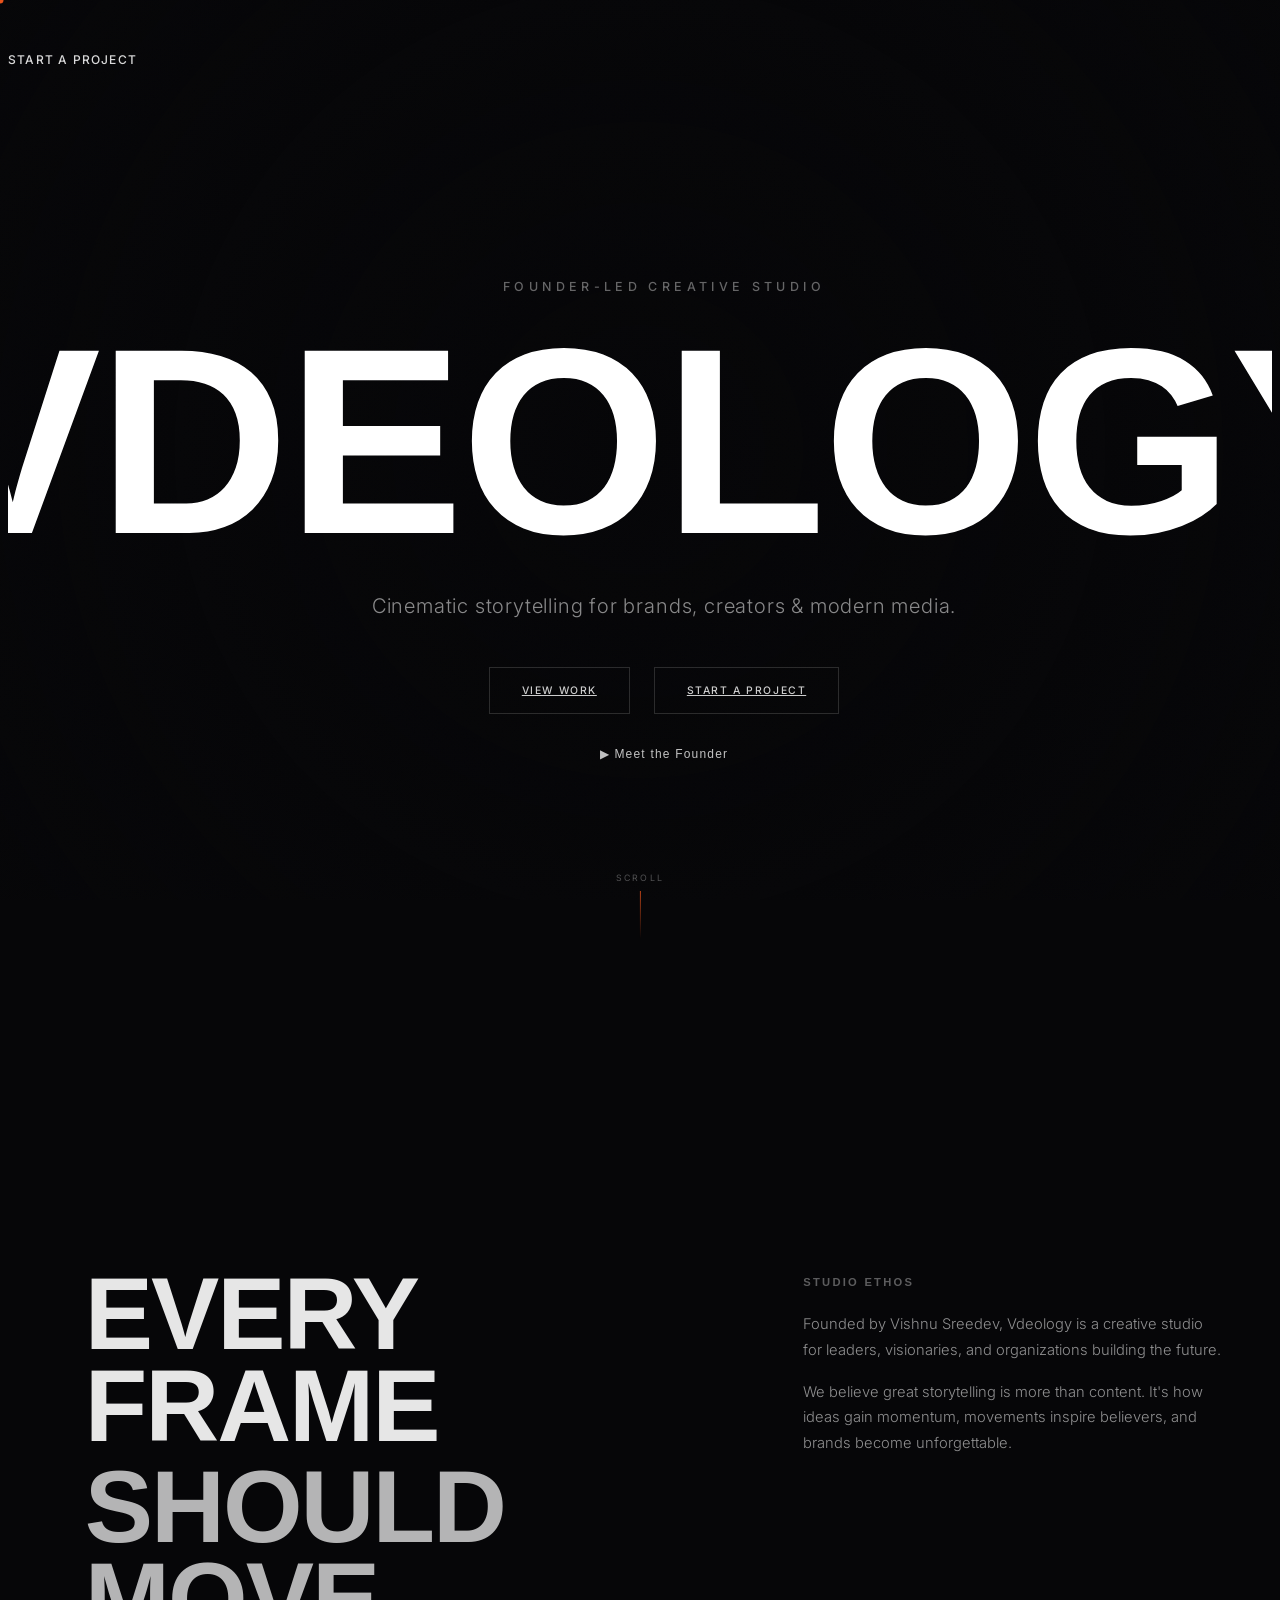
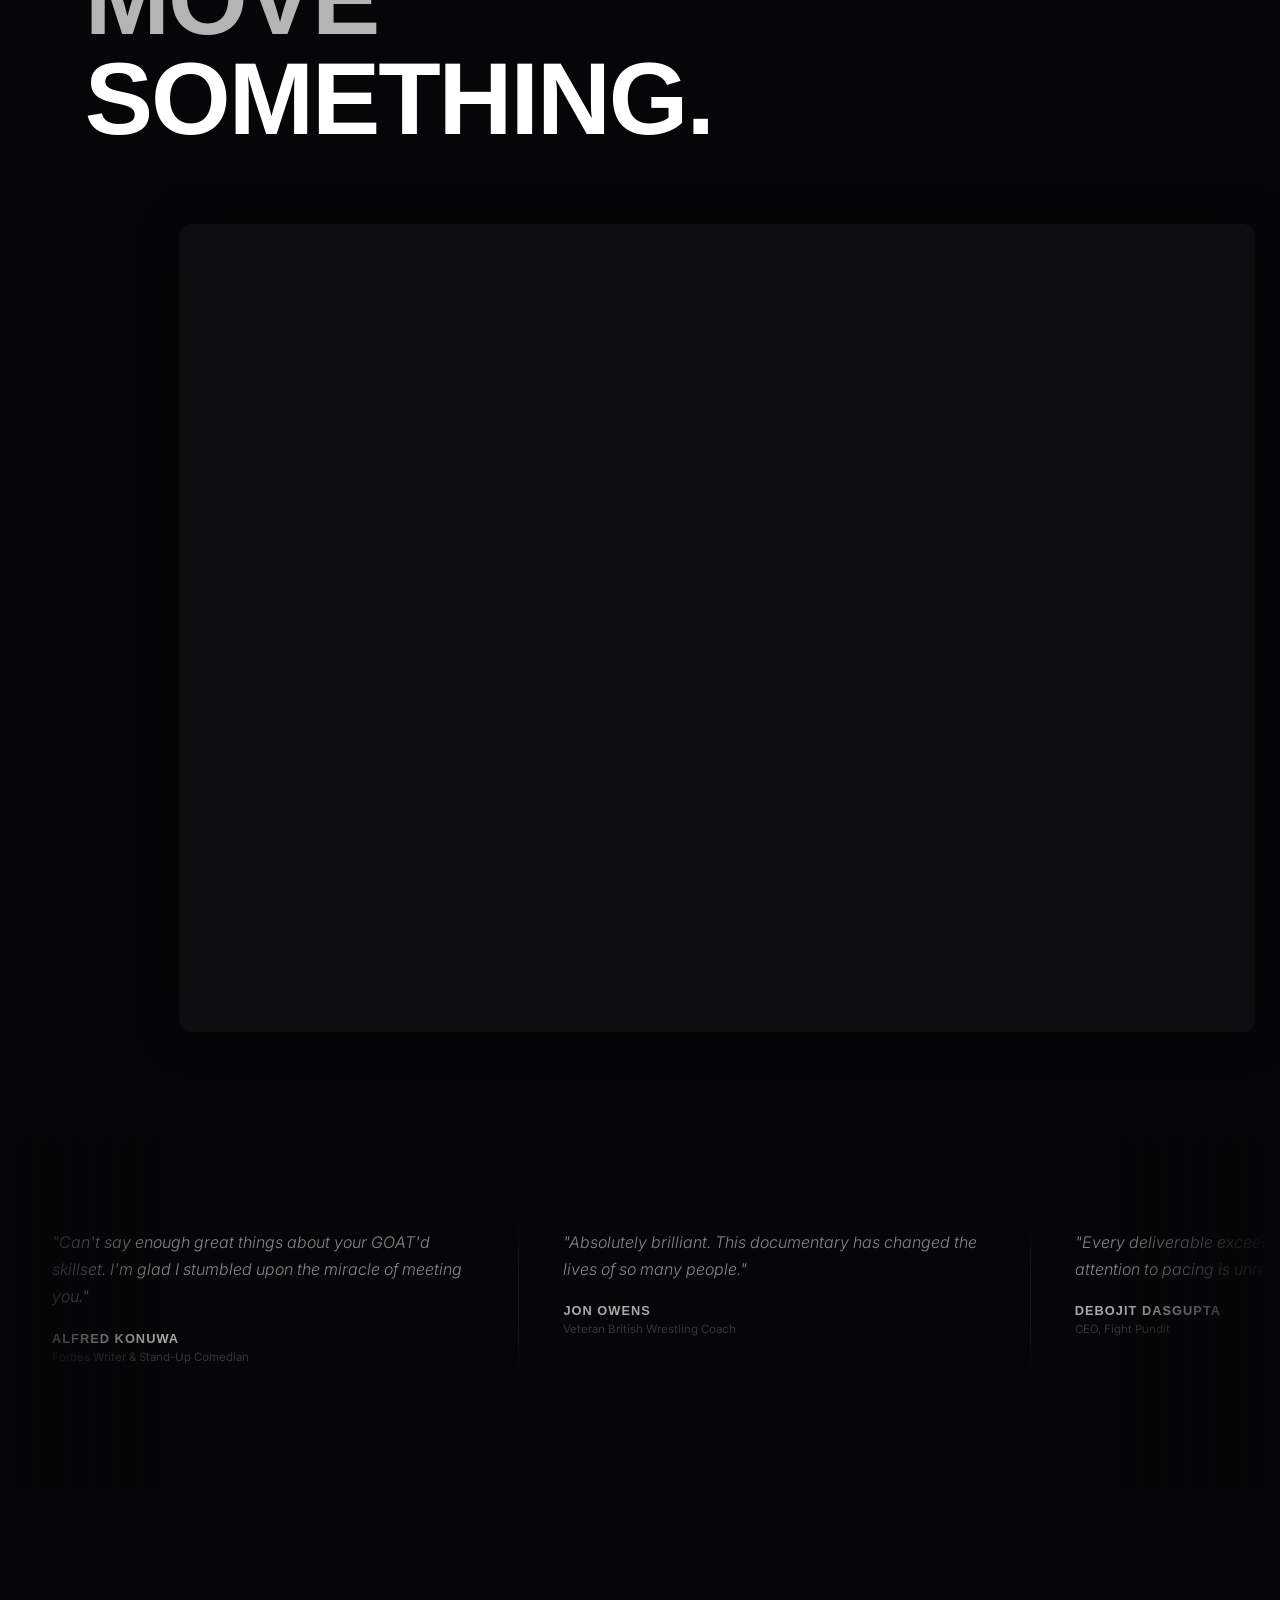
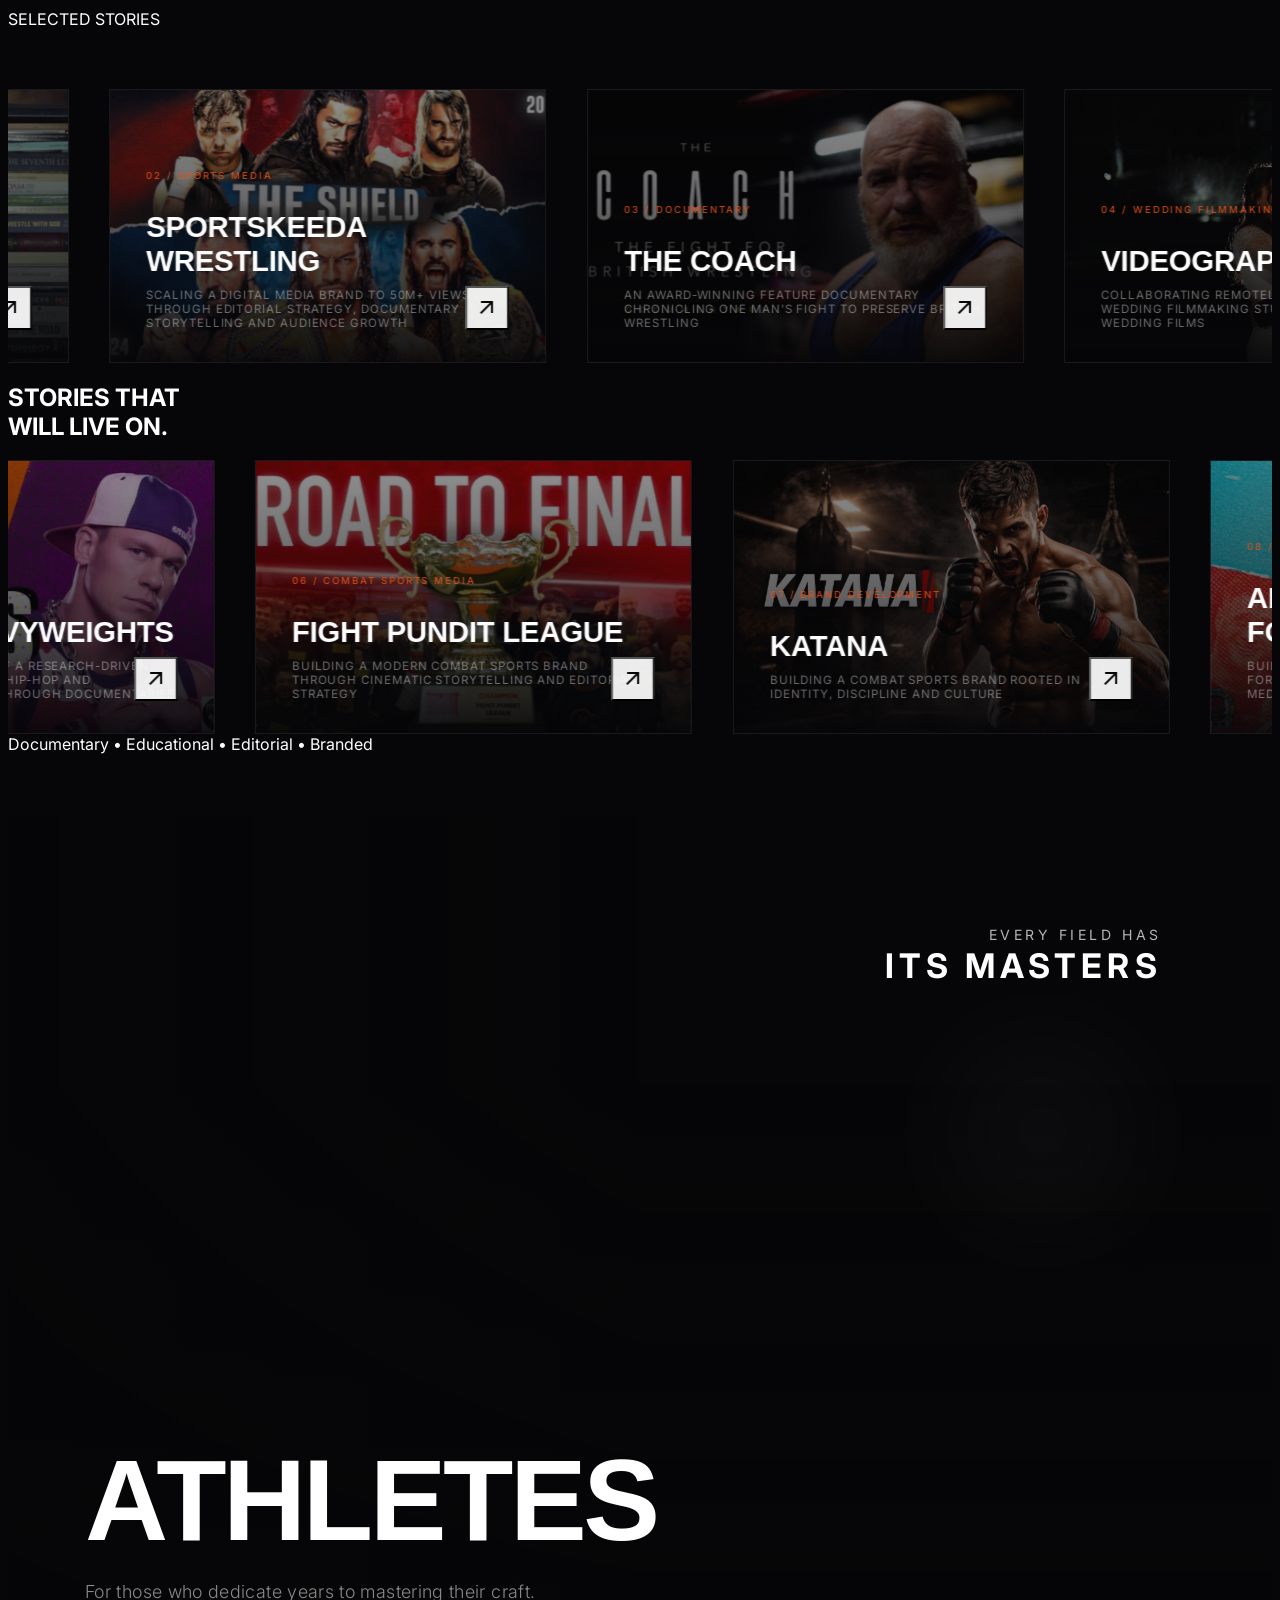
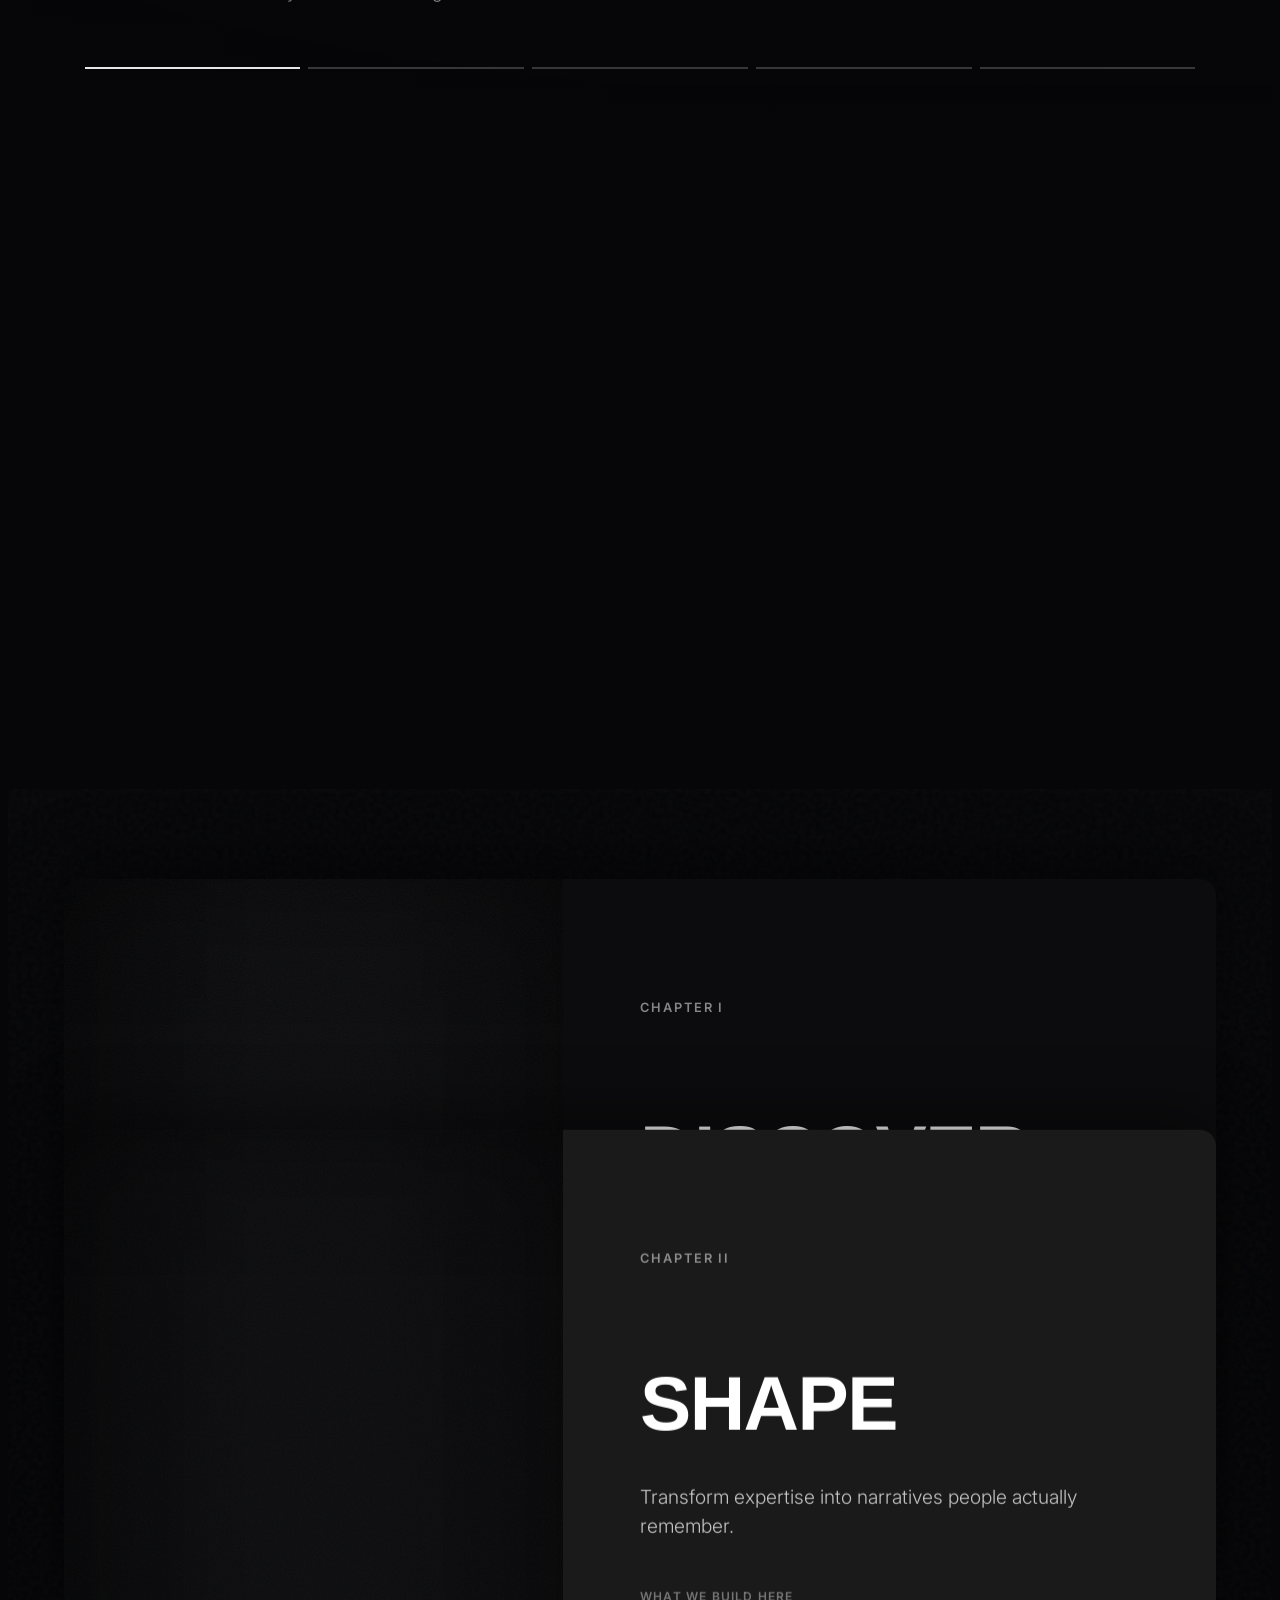
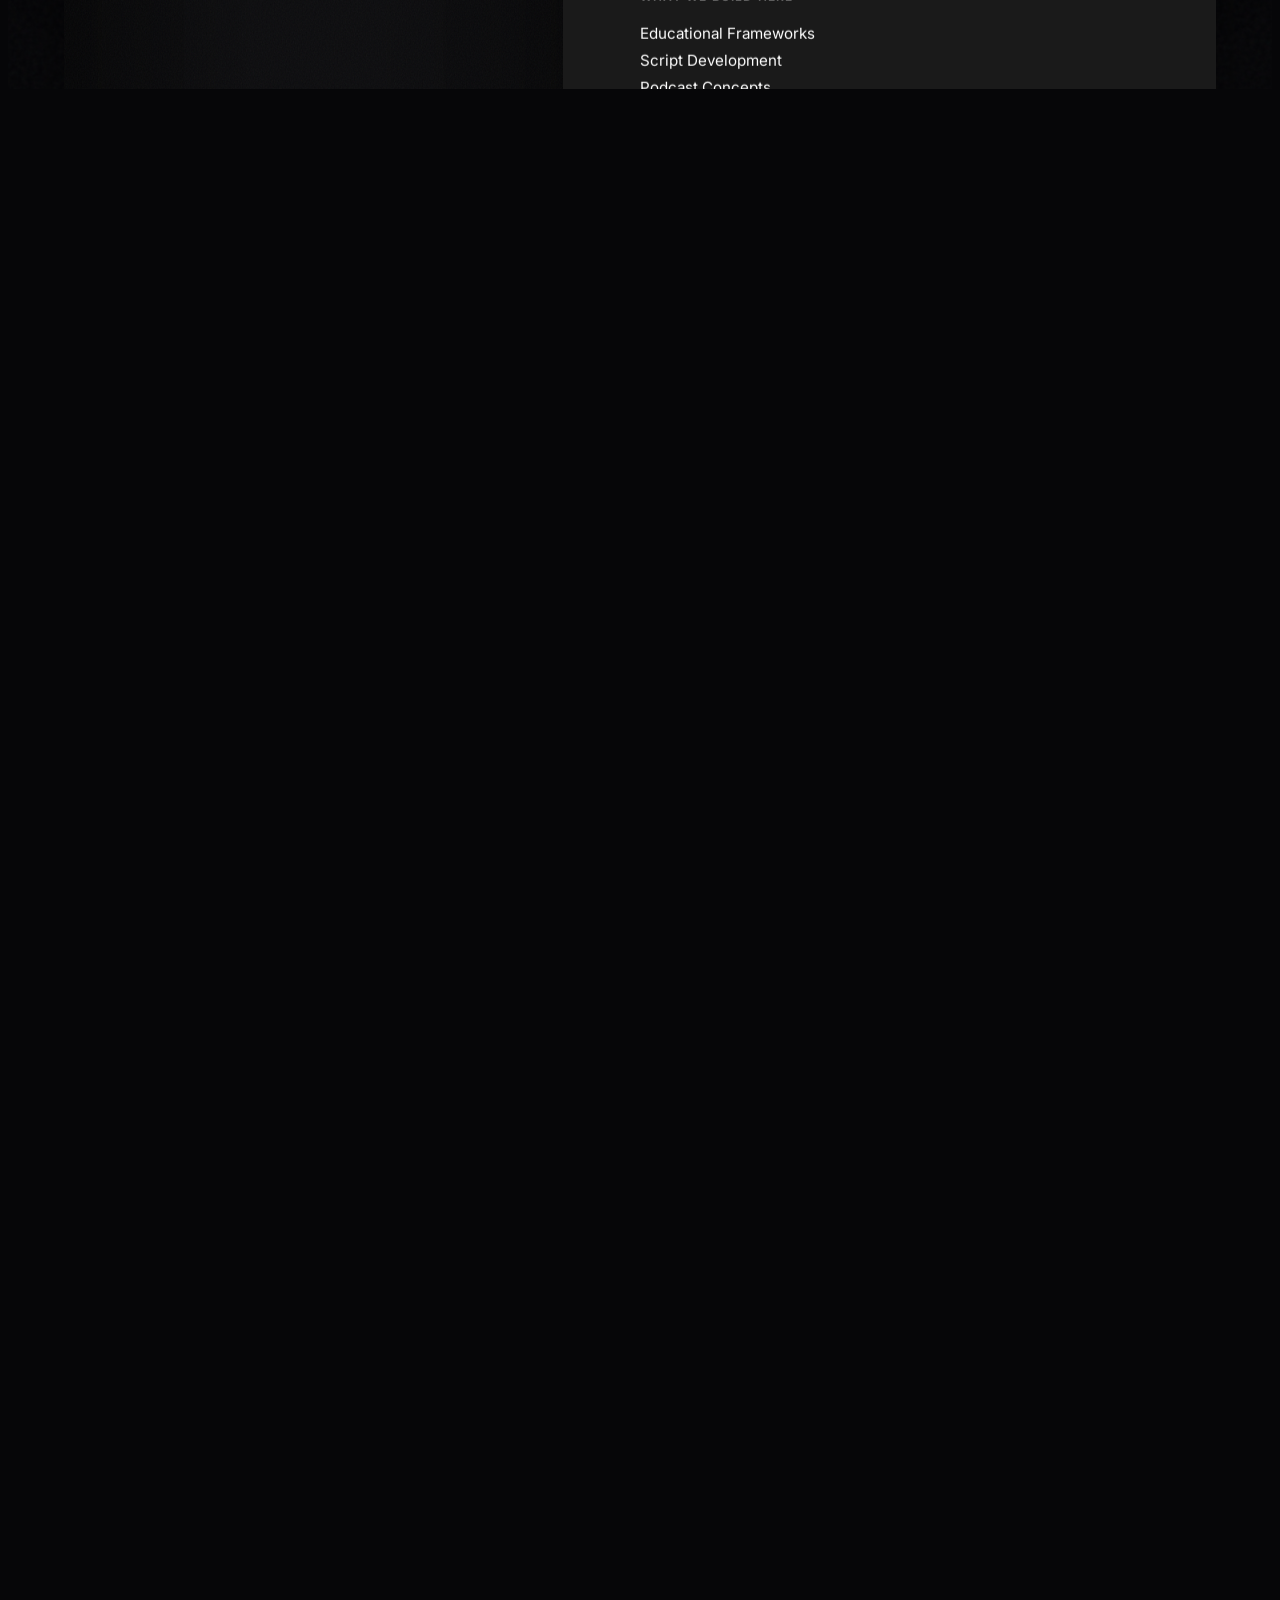
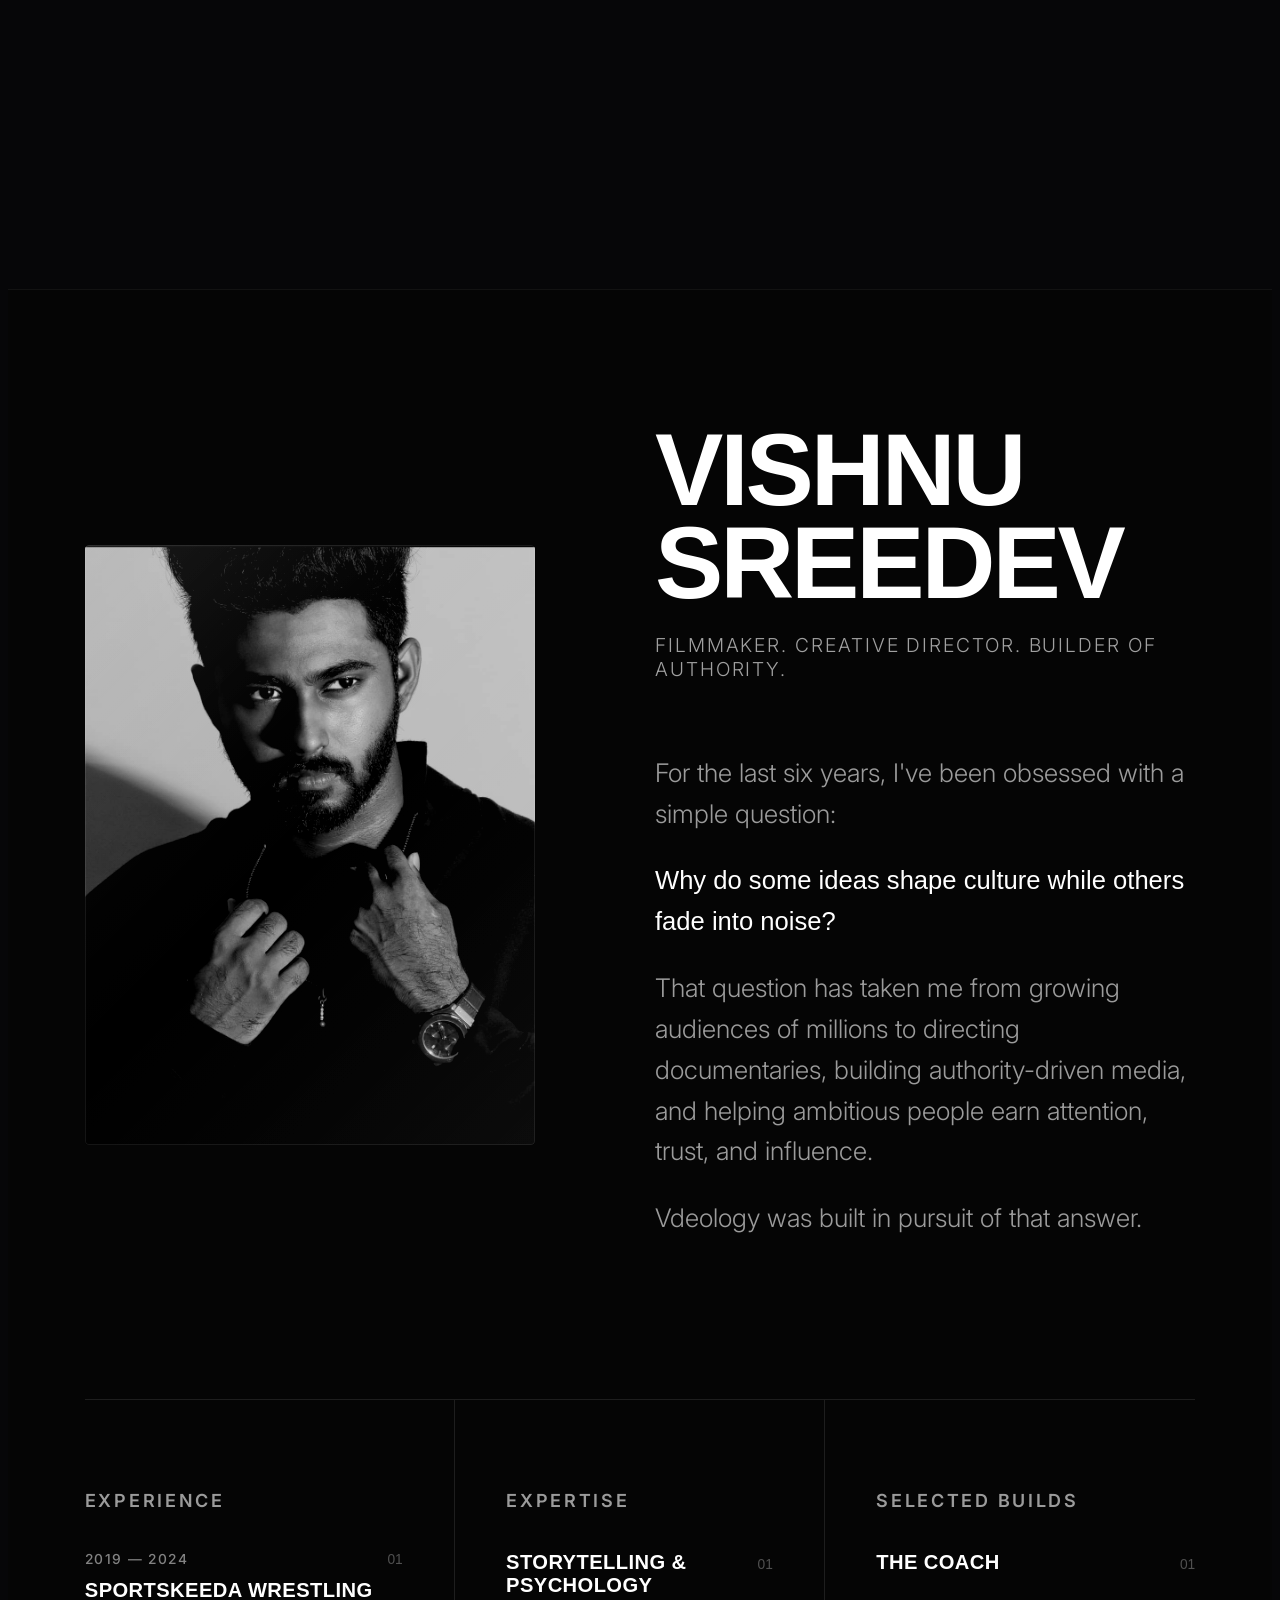
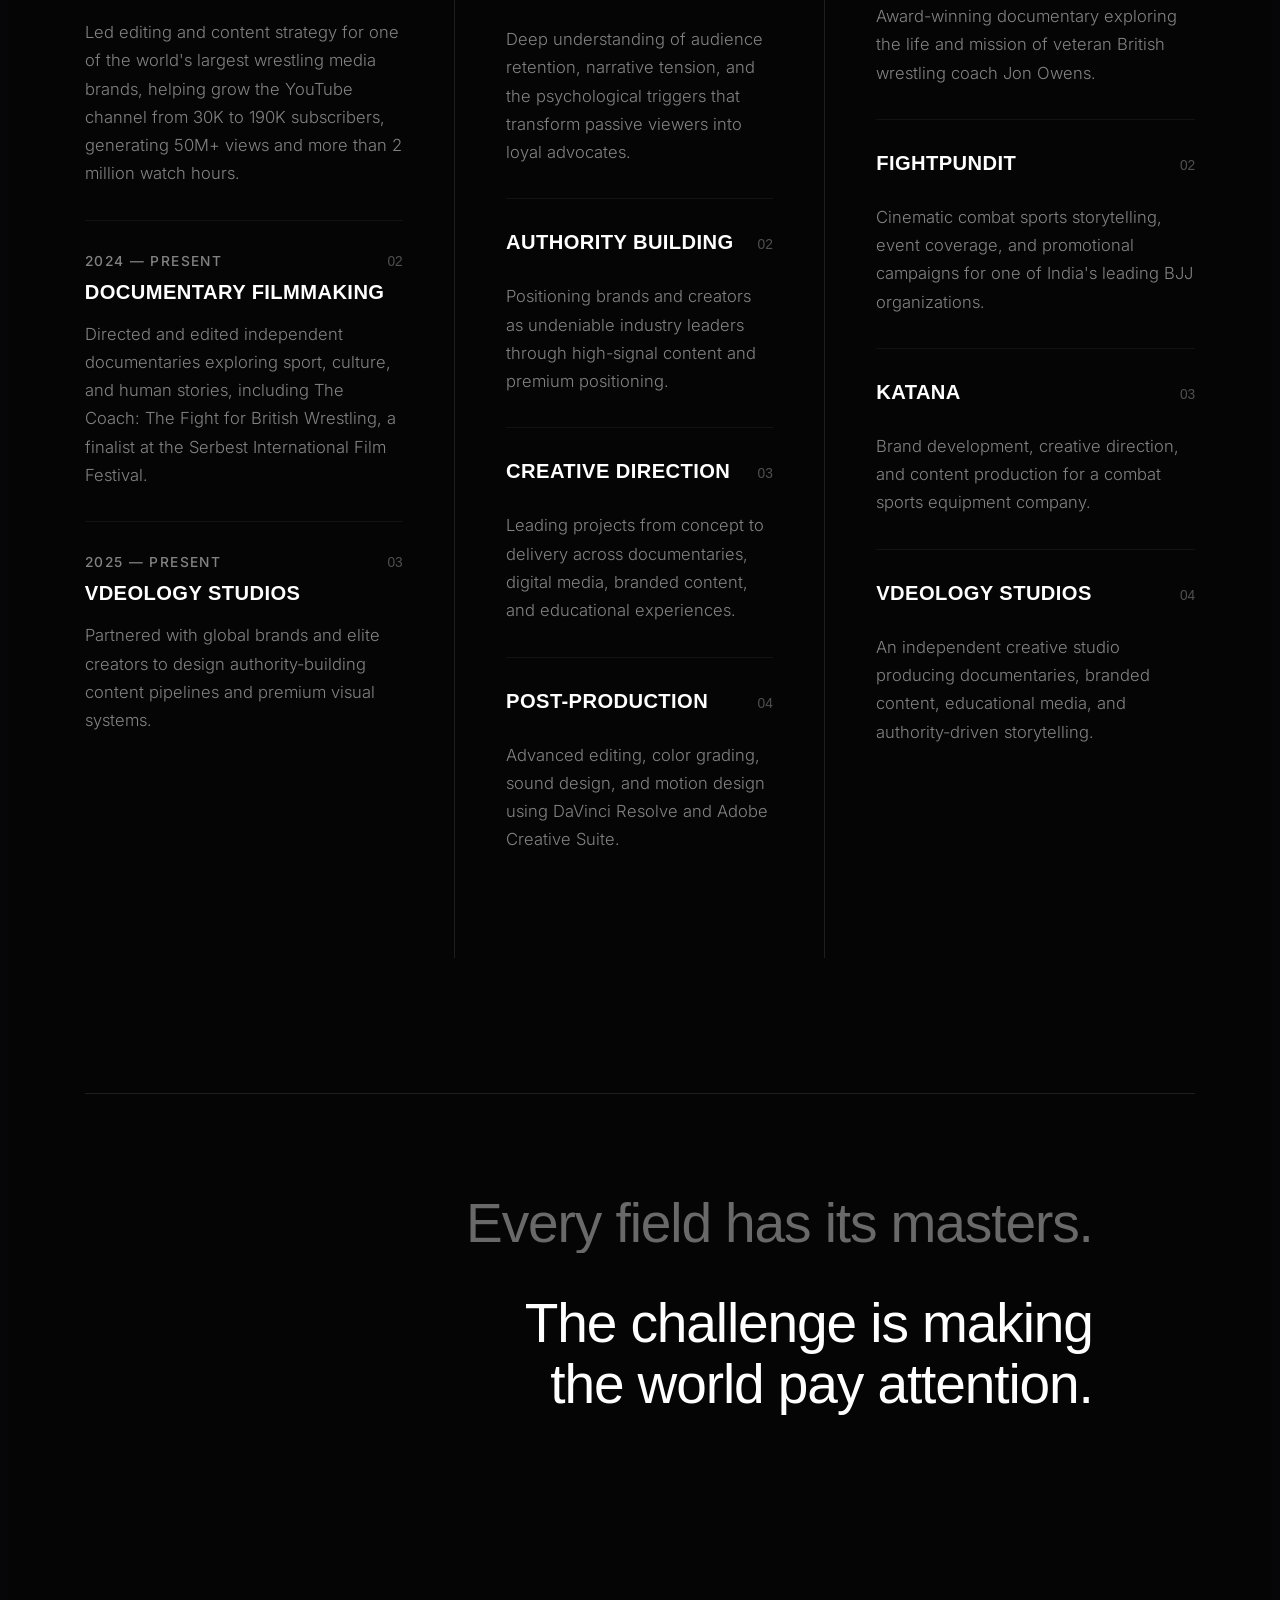
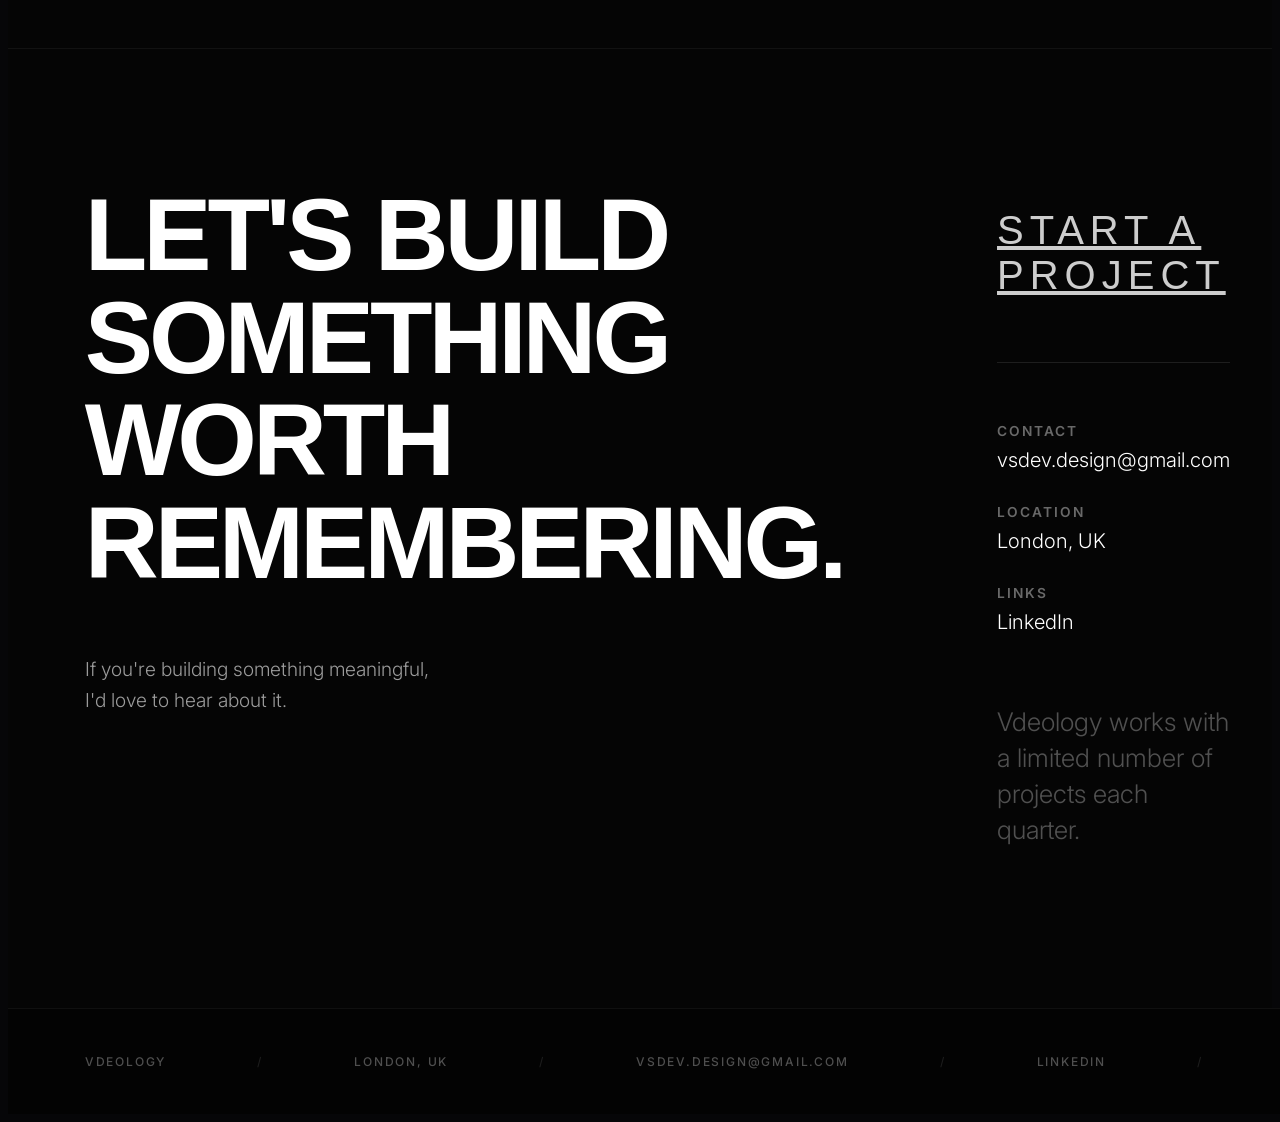
==== commit 5b3b8f94: "Update founder and hero video sources" ====
--- a/index.html
+++ b/index.html
@@ -114,7 +114,7 @@
 
     <!-- ===== CINEMATIC BACKGROUND VIDEO ===== -->
     <div class="hero-video-wrapper" id="hero-video-wrapper">
-        <iframe class="hero-video responsive-iframe" id="hero-video" data-desktop-src="https://player.mediadelivery.net/embed/680285/83afebf9-c614-436e-813d-704f8598199d?autoplay=true&loop=true&muted=true&preload=true&responsive=true" data-mobile-src="https://player.mediadelivery.net/embed/680285/6fb05547-5c46-4f03-89e2-14fa8053ed2c?autoplay=true&loop=true&muted=true&preload=true&responsive=true" frameborder="0" allow="autoplay; fullscreen; picture-in-picture" allowfullscreen style="width:100%; height:100%; position:absolute; top:0; left:0; border:none; pointer-events:none;"></iframe>
+        <iframe class="hero-video responsive-iframe" id="hero-video" data-desktop-src="https://player.mediadelivery.net/embed/680285/2bd9df76-4e82-464d-a17d-7a9e6032a8c8?autoplay=true&loop=true&muted=true&preload=true&responsive=true" data-mobile-src="https://player.mediadelivery.net/embed/680285/d603d281-970f-4012-8682-5b278ea46a82?autoplay=true&loop=true&muted=true&preload=true&responsive=true" frameborder="0" allow="autoplay; fullscreen; picture-in-picture" allowfullscreen style="width:100%; height:100%; position:absolute; top:0; left:0; border:none; pointer-events:none;"></iframe>
         <!-- Overlay 1: Cinematic gradient -->
         <div class="hero-video-overlay" id="hero-video-overlay"></div>
     </div>
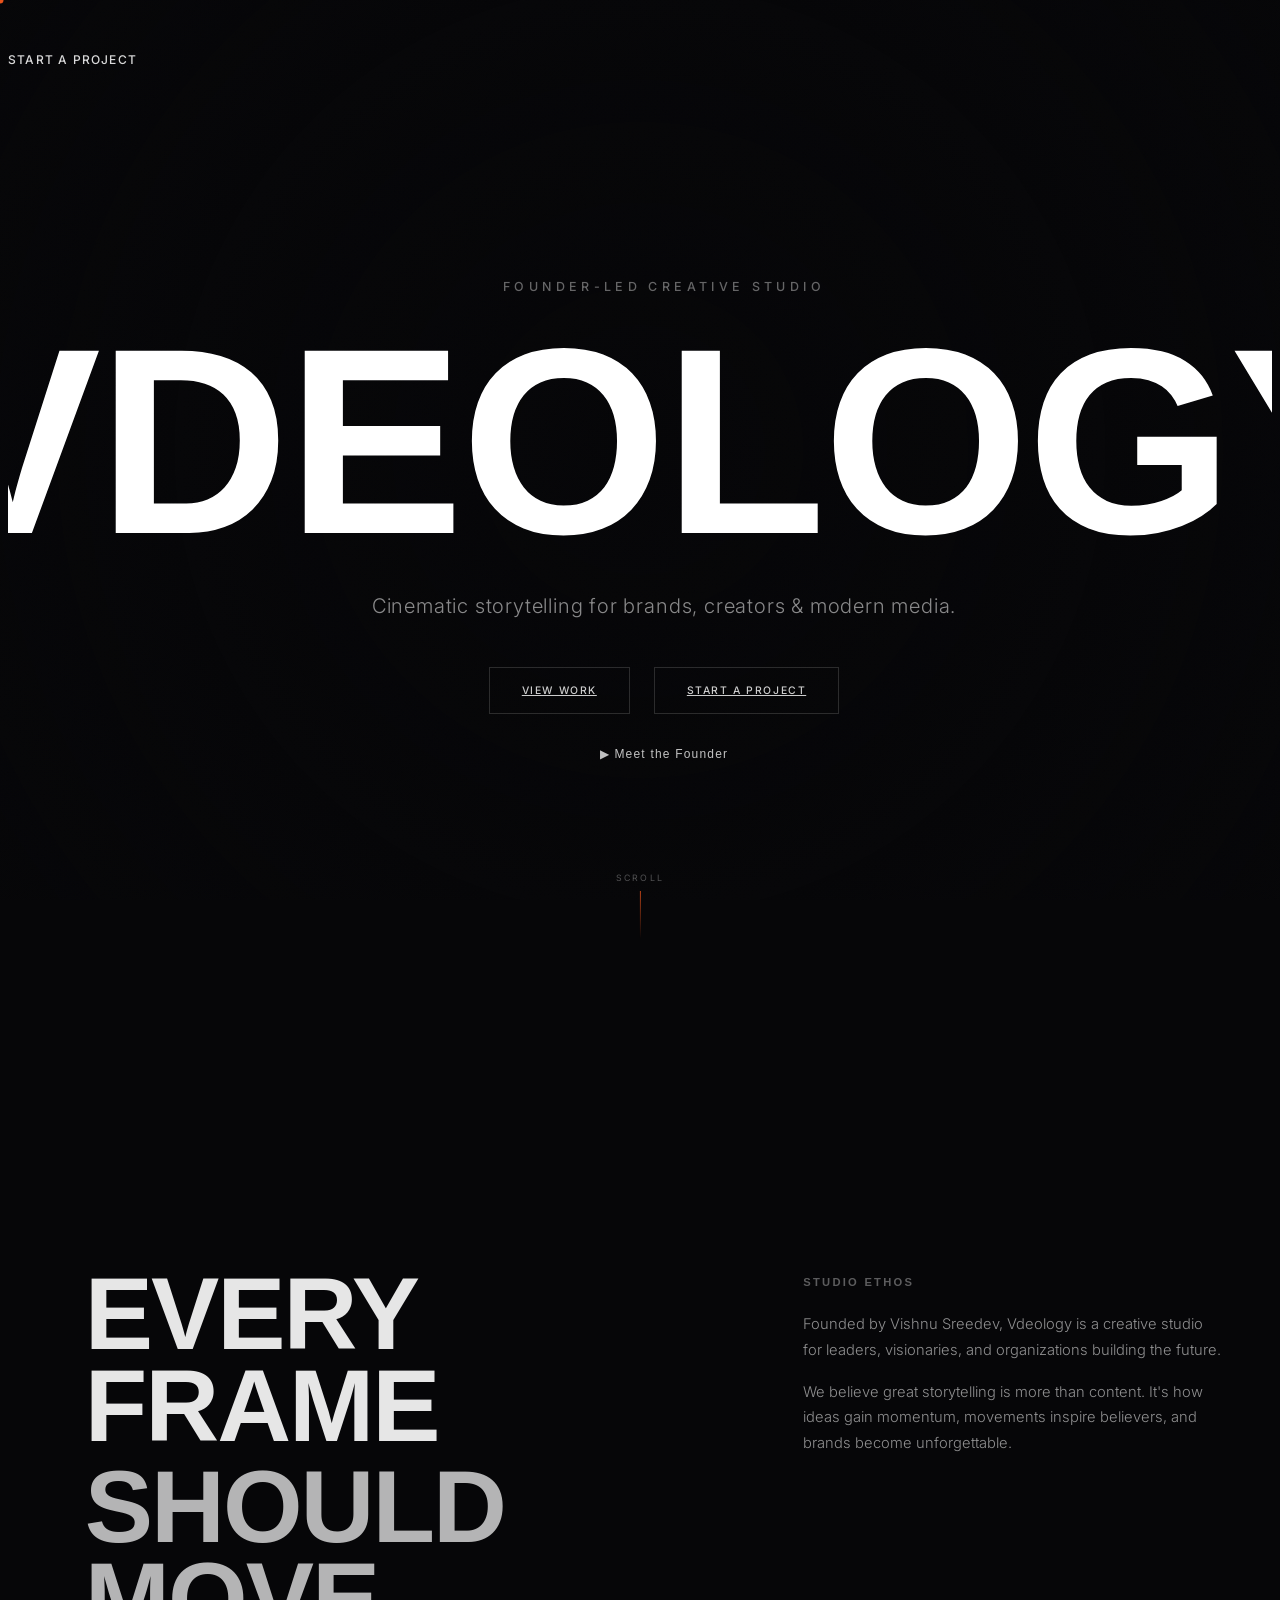
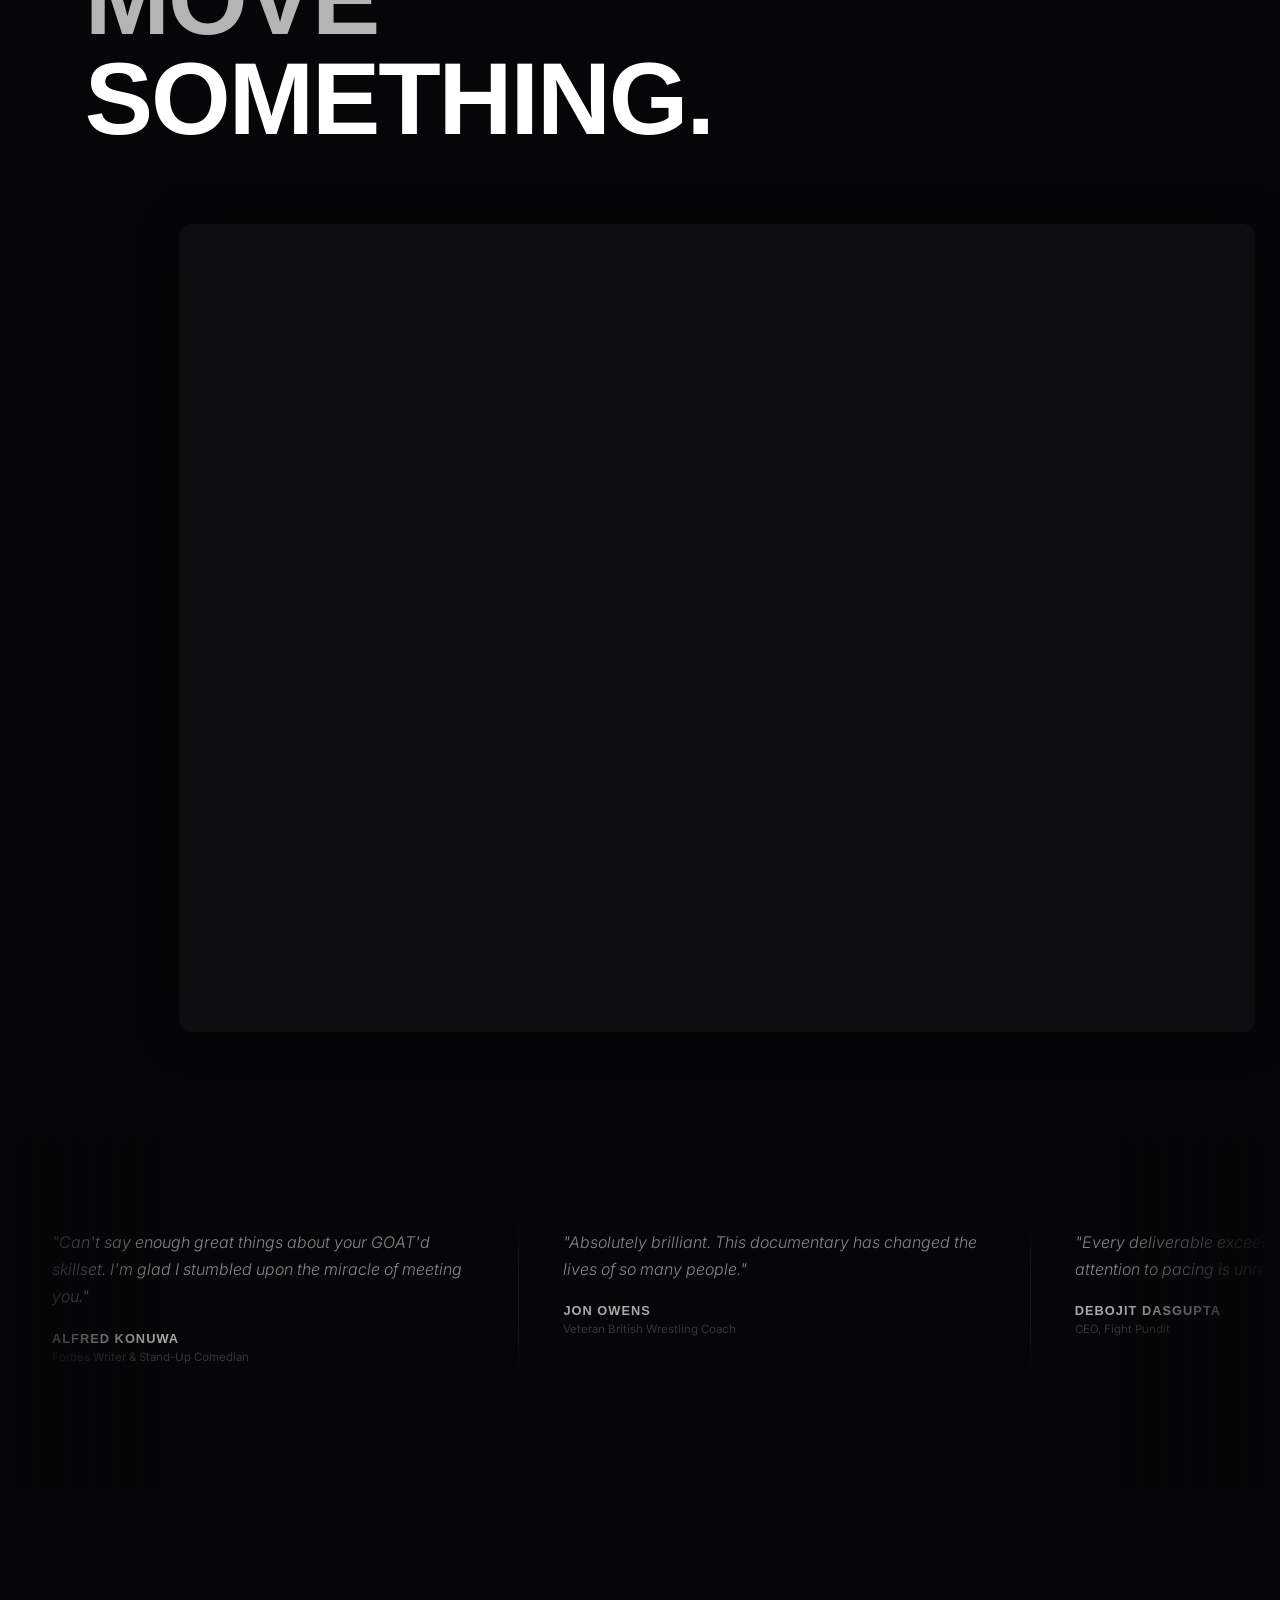
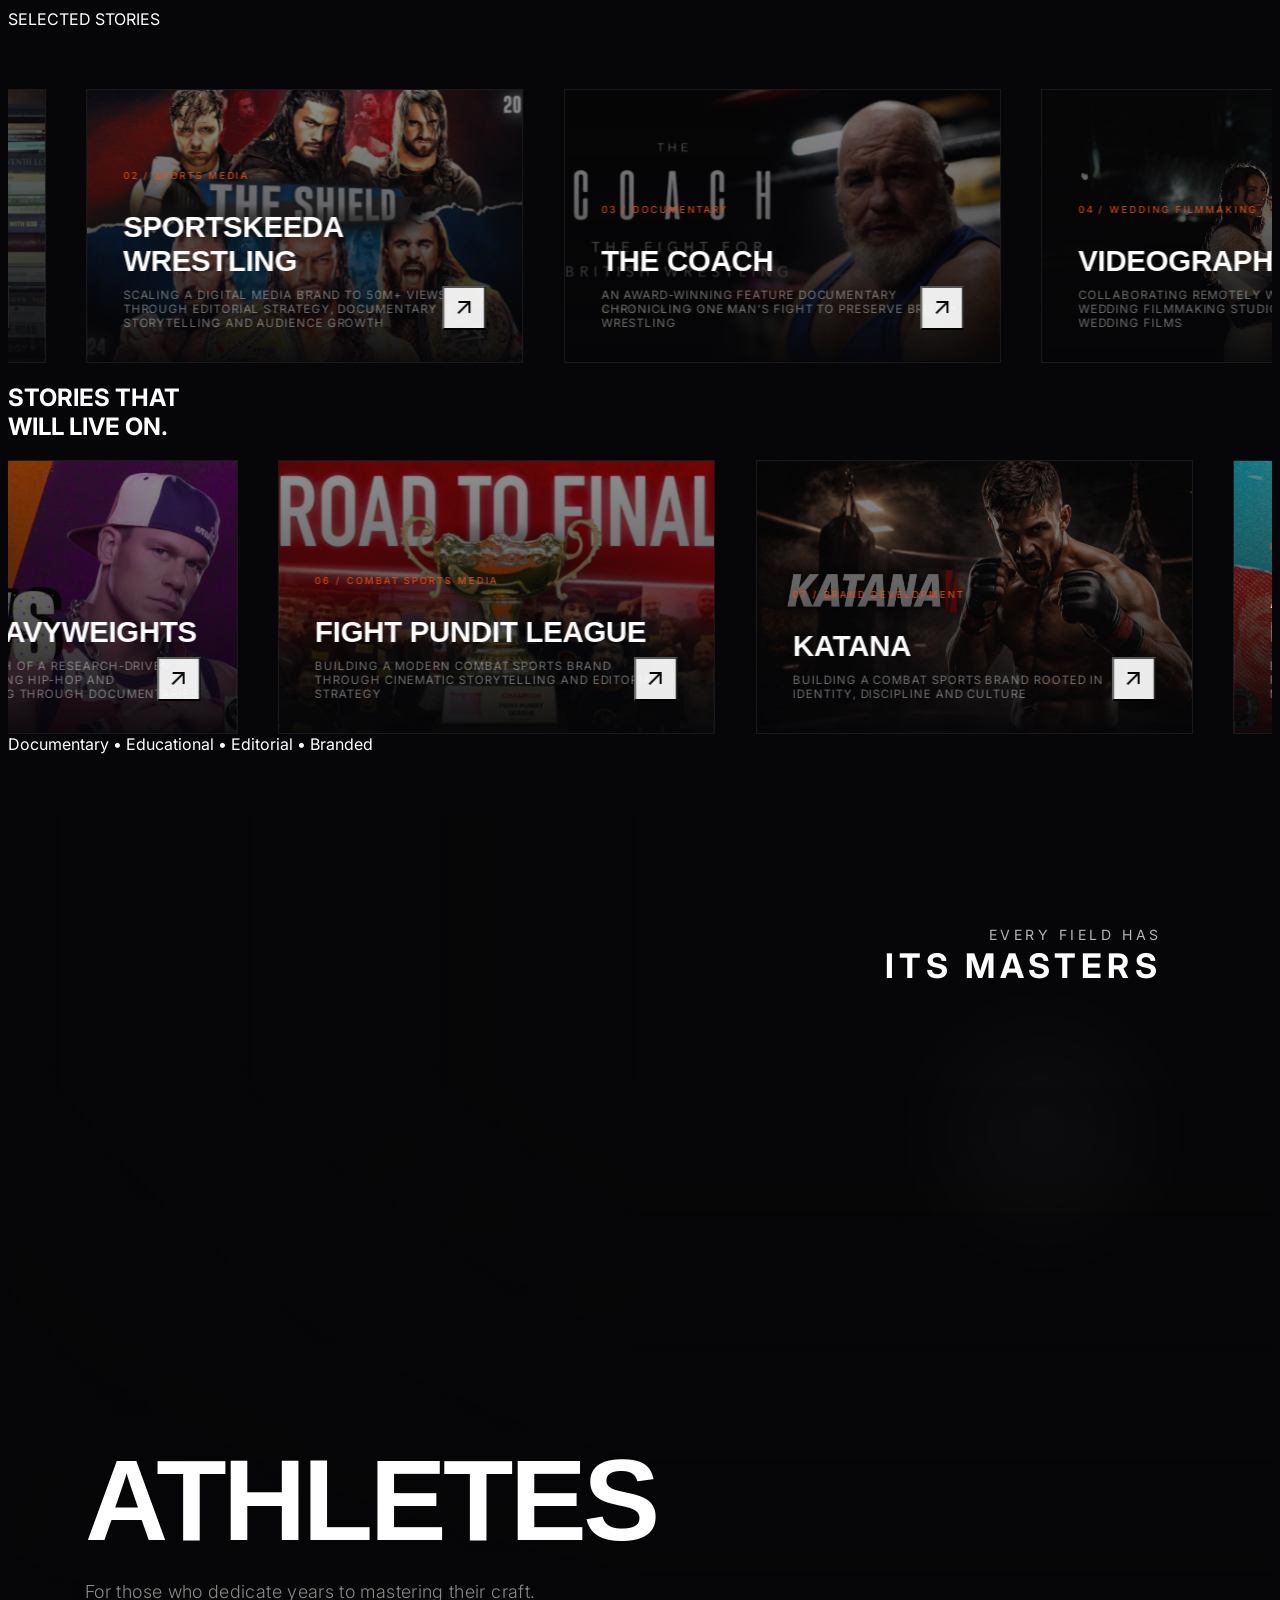
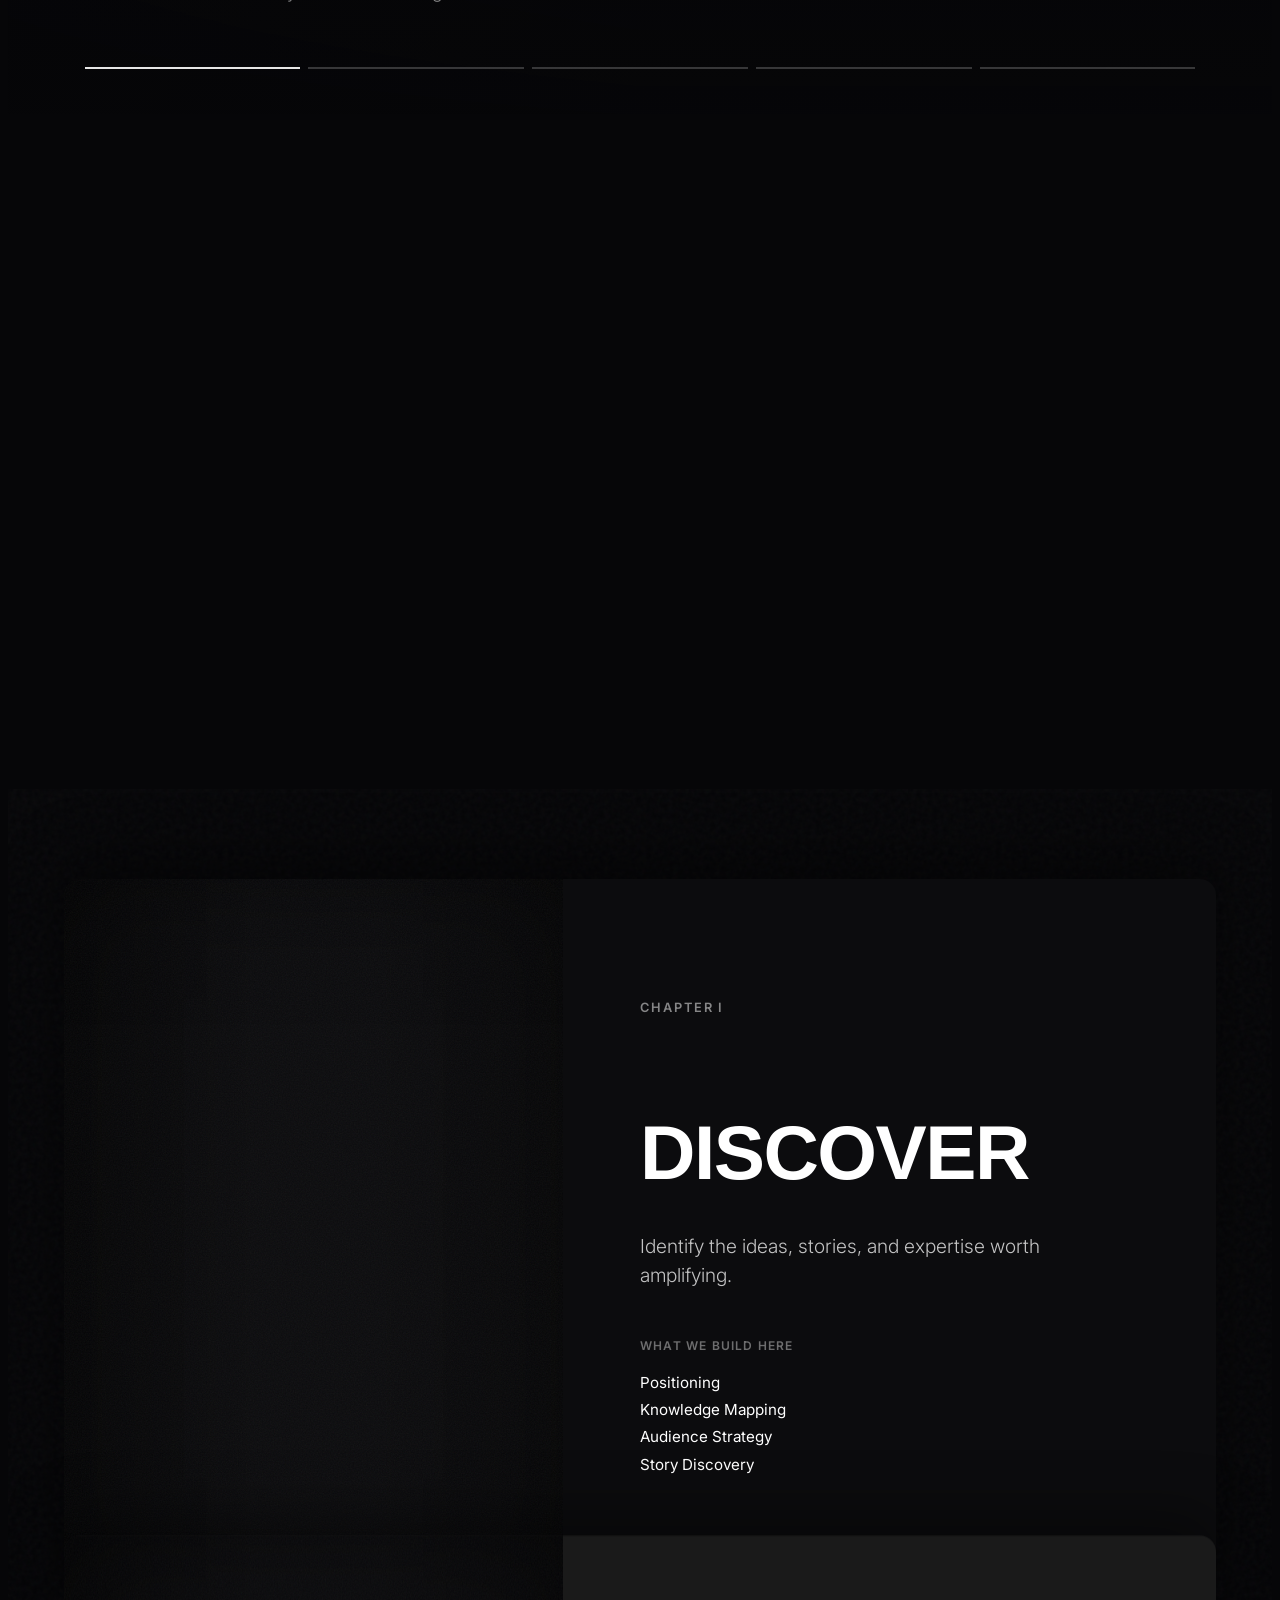
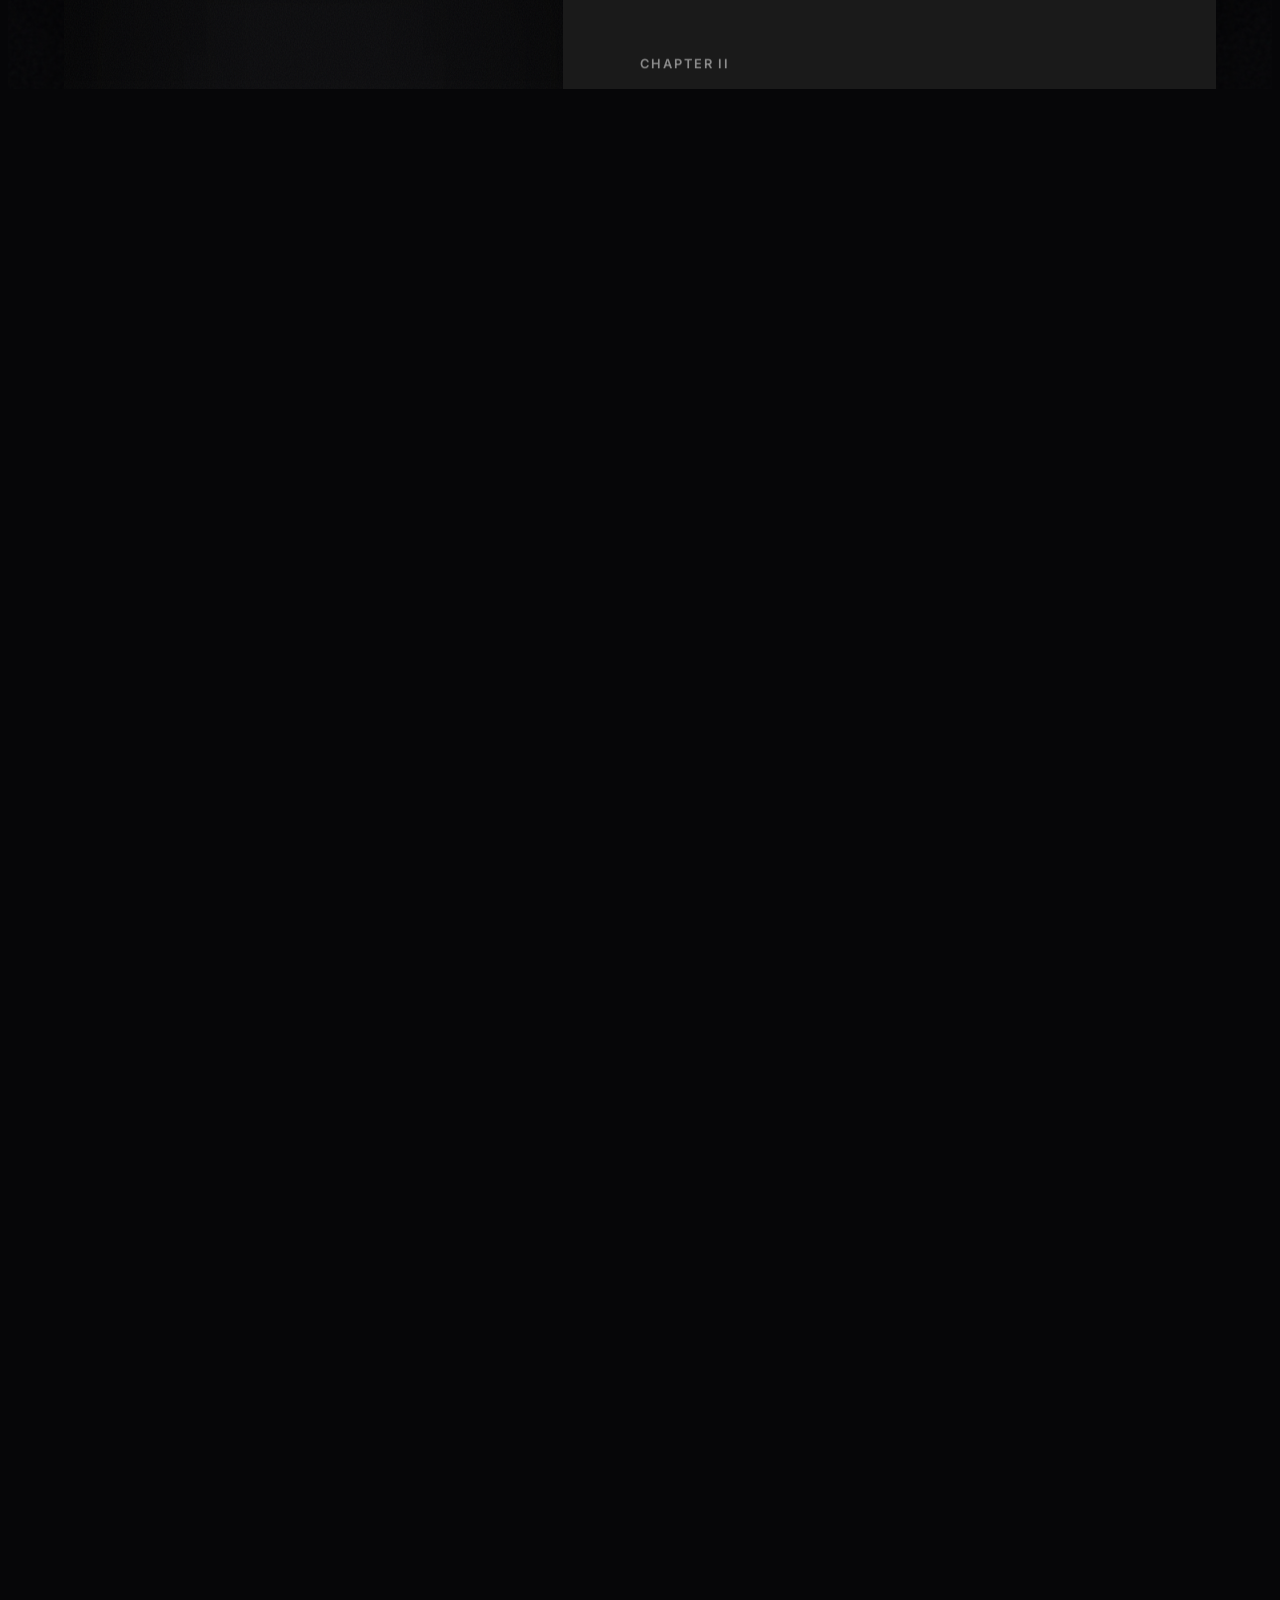
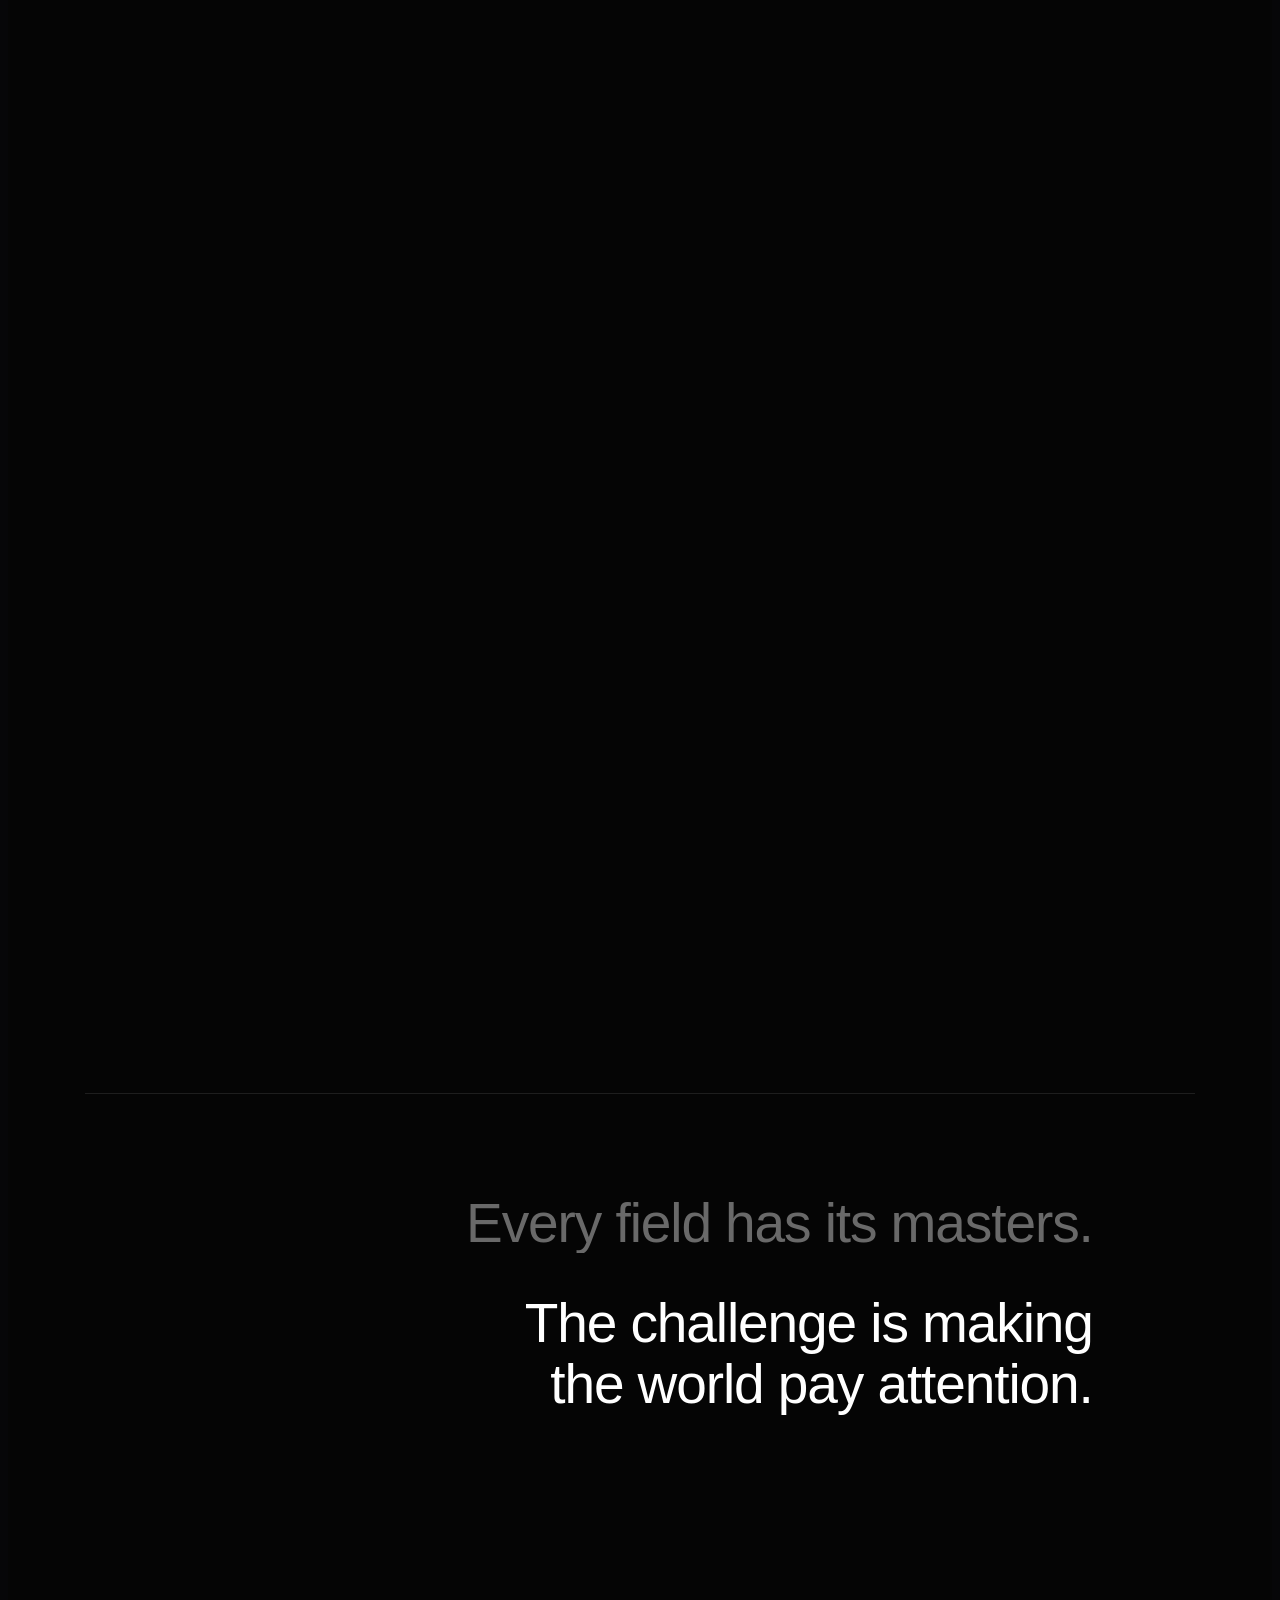
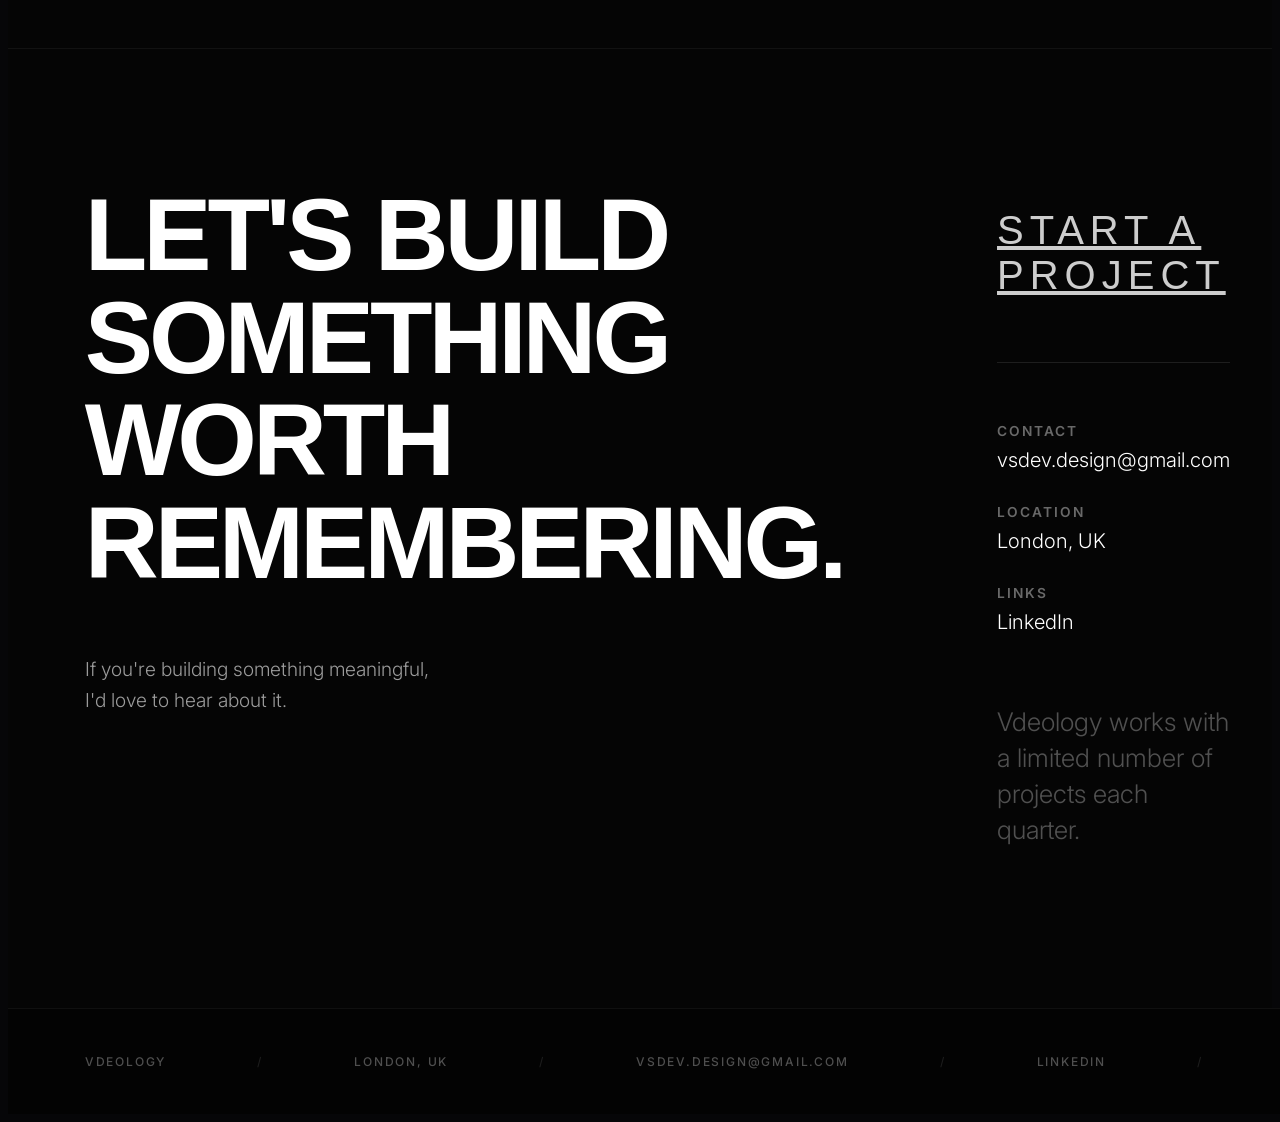
==== commit 217627f0: "Update founder introduction modal and fix scroll bug" ====
--- a/index.html
+++ b/index.html
@@ -226,7 +226,6 @@
                         <div class="ethos-video-frame" id="ethos-video-frame">
                             <iframe
                                 id="ethos-founder-video-el"
-                                src="https://player.mediadelivery.net/embed/680285/2cbed95a-0d33-4c9c-9382-8c40b4ea9987?autoplay=true&loop=true&muted=true&preload=true&responsive=true"
                                 data-src="https://player.mediadelivery.net/embed/680285/2cbed95a-0d33-4c9c-9382-8c40b4ea9987?autoplay=true&loop=true&muted=true&preload=true&responsive=true"
                                 loading="lazy"
                                 style="border:0;position:absolute;top:0;left:0;width:100%;height:100%;"
@@ -976,11 +975,11 @@
         <div class="fi-content">
             <!-- Editorial Card -->
             <div class="fi-card">
-                <span class="fi-label">Founder Introduction</span>
+                <span class="fi-label">FOUNDER INTRODUCTION</span>
                 <h2 class="fi-heading">WELCOME.</h2>
-                <p class="fi-copy">Thanks for taking a moment to visit.<br>Rather than asking you to read about Vdeology, I'd rather introduce myself personally.</p>
+                <p class="fi-copy">Thank you for taking a moment to visit Vdeology.<br><br>Rather than simply telling you what we do, I’d like to personally introduce myself and share the story behind the studio.</p>
                 <button class="fi-play-btn" id="fi-play-btn">&#9654; WATCH INTRODUCTION</button>
-                <button class="fi-skip-btn" id="fi-skip-btn">Continue to Website</button>
+                <button class="fi-skip-btn" id="fi-skip-btn">CONTINUE TO WEBSITE</button>
             </div>
 
             <!-- Video Container (hidden until play is clicked) -->
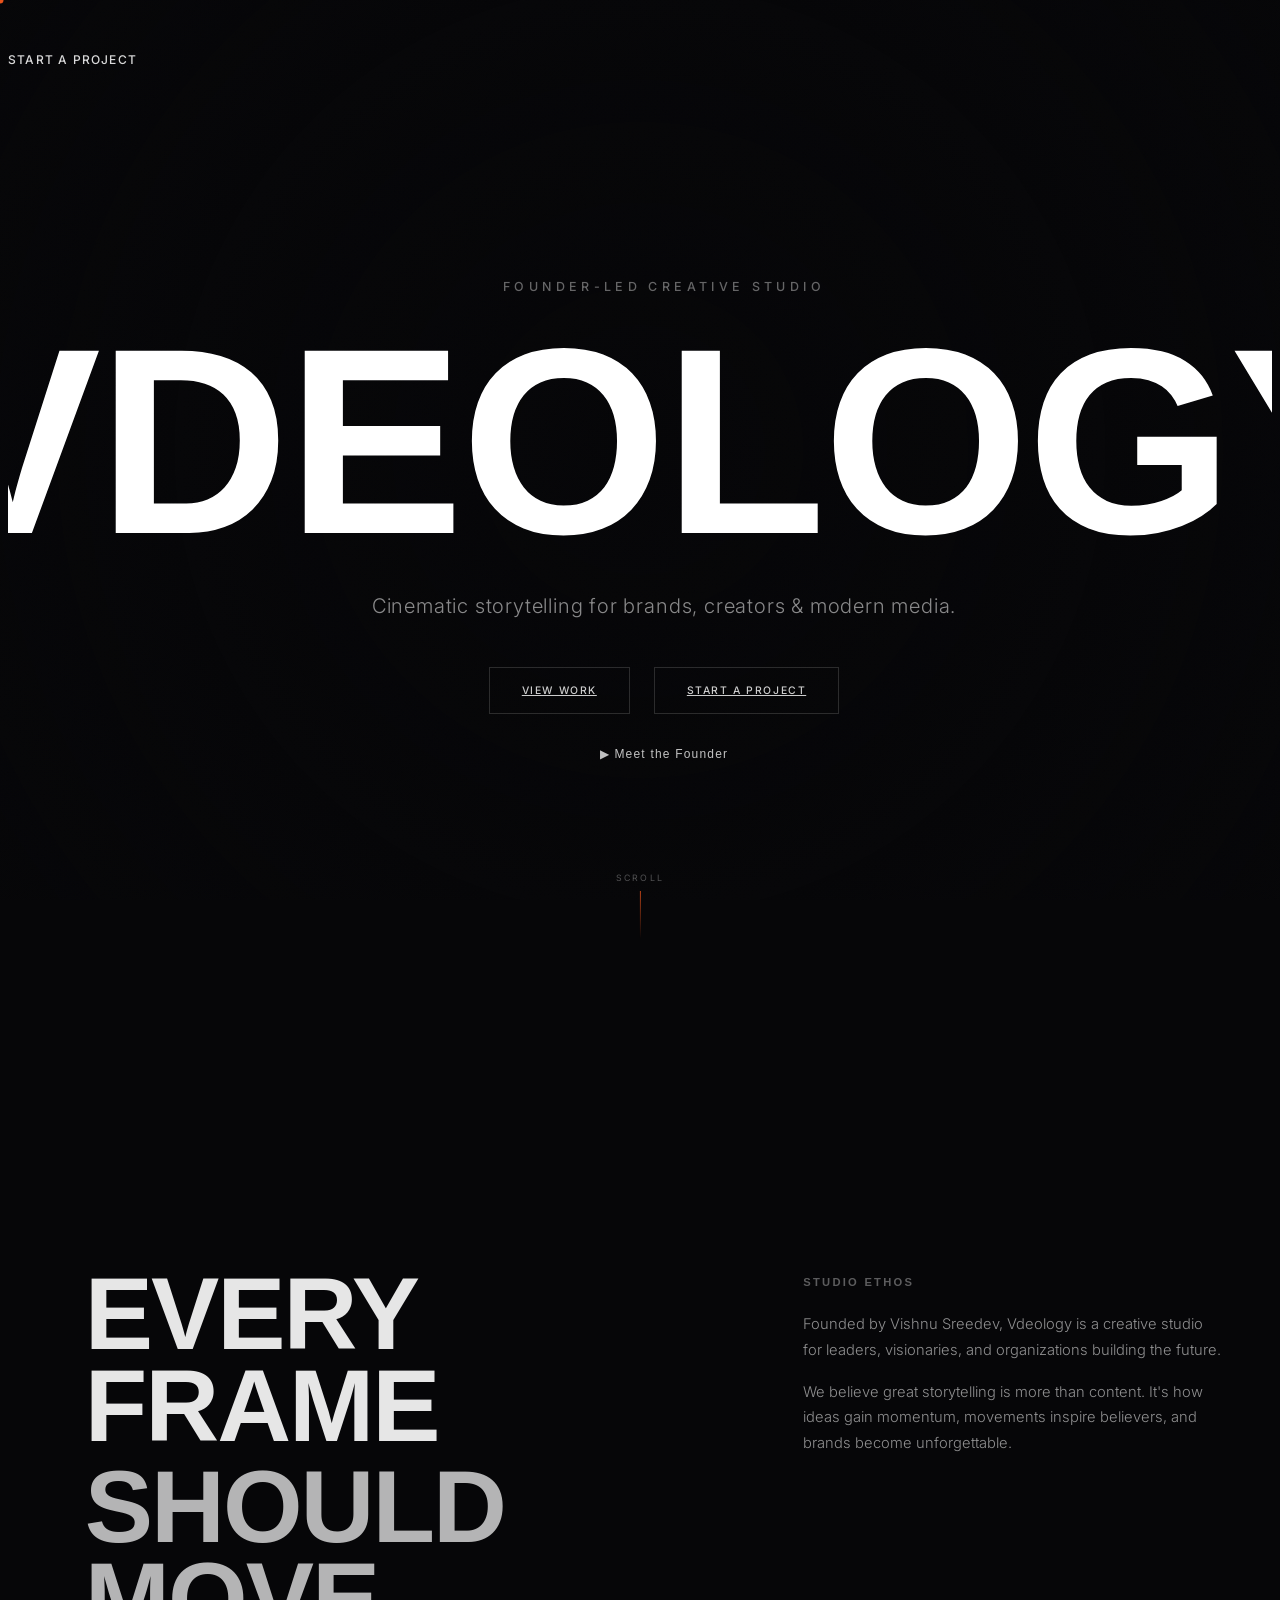
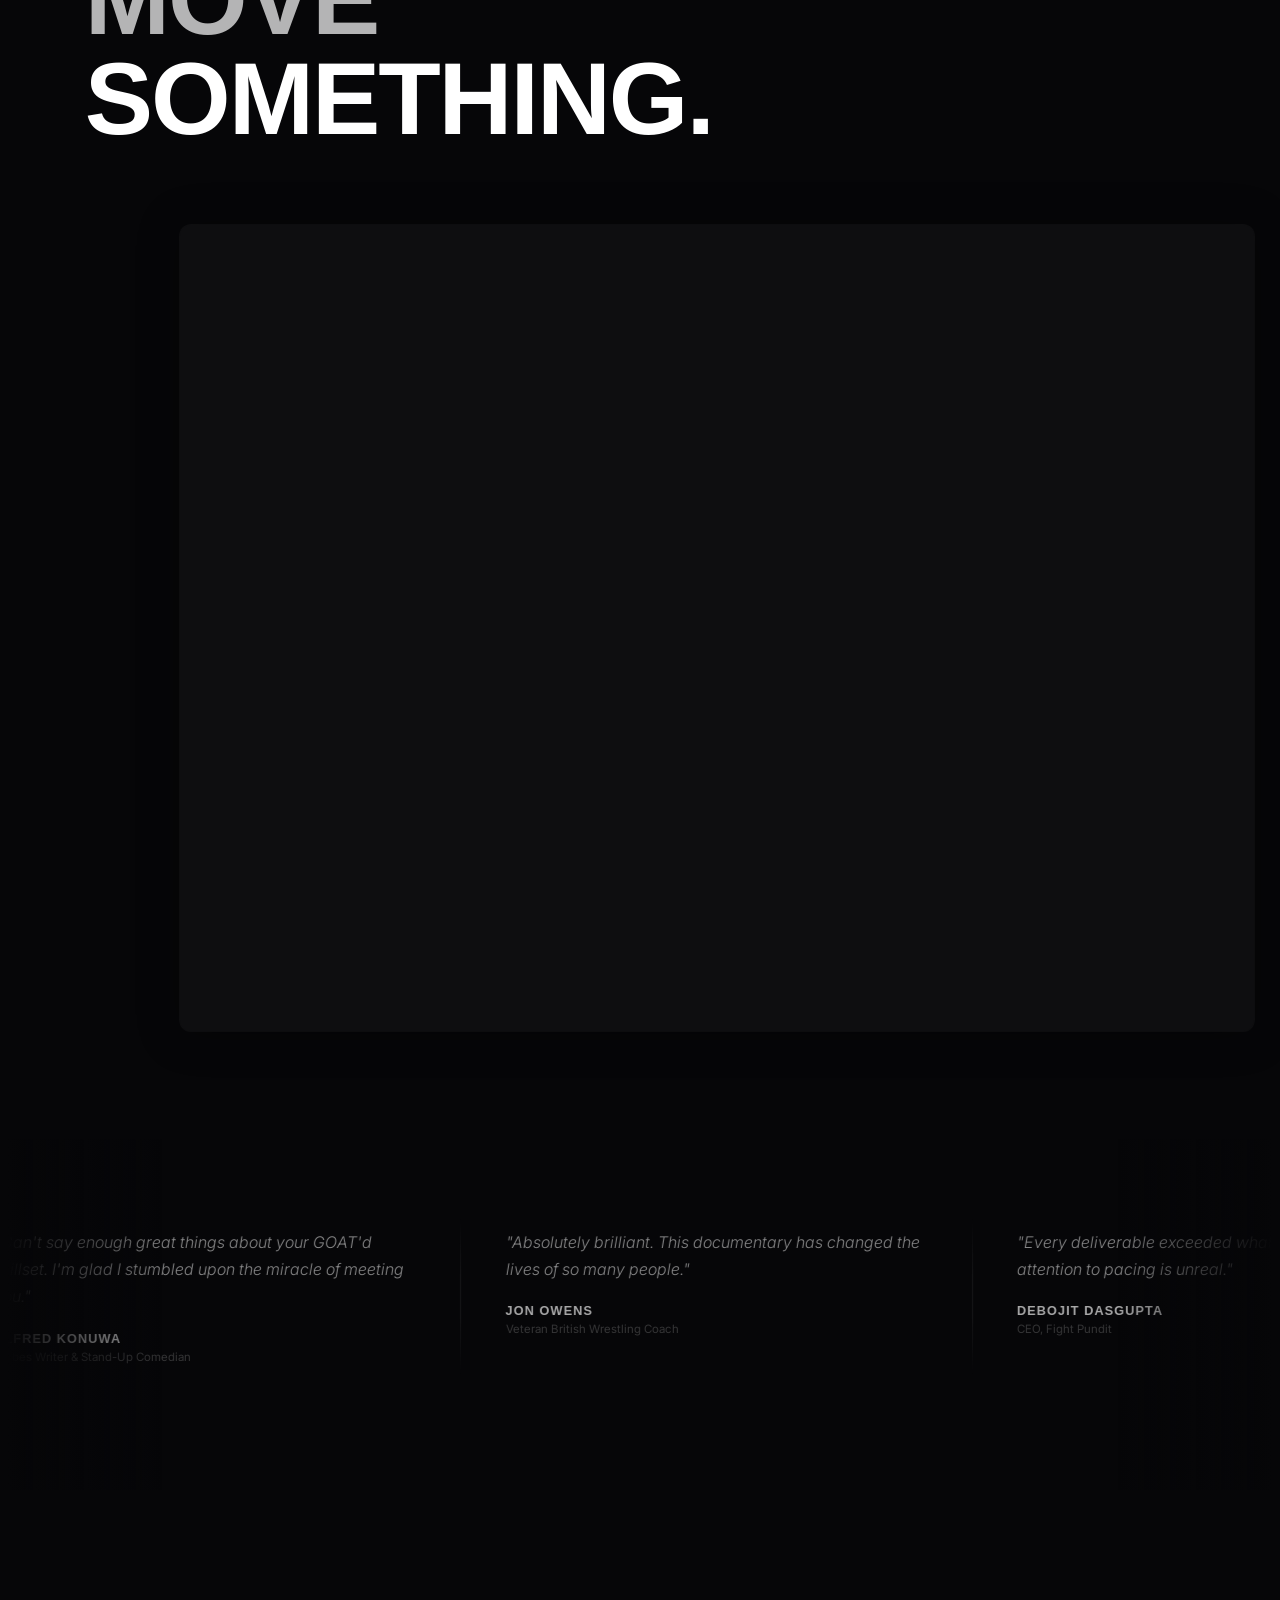
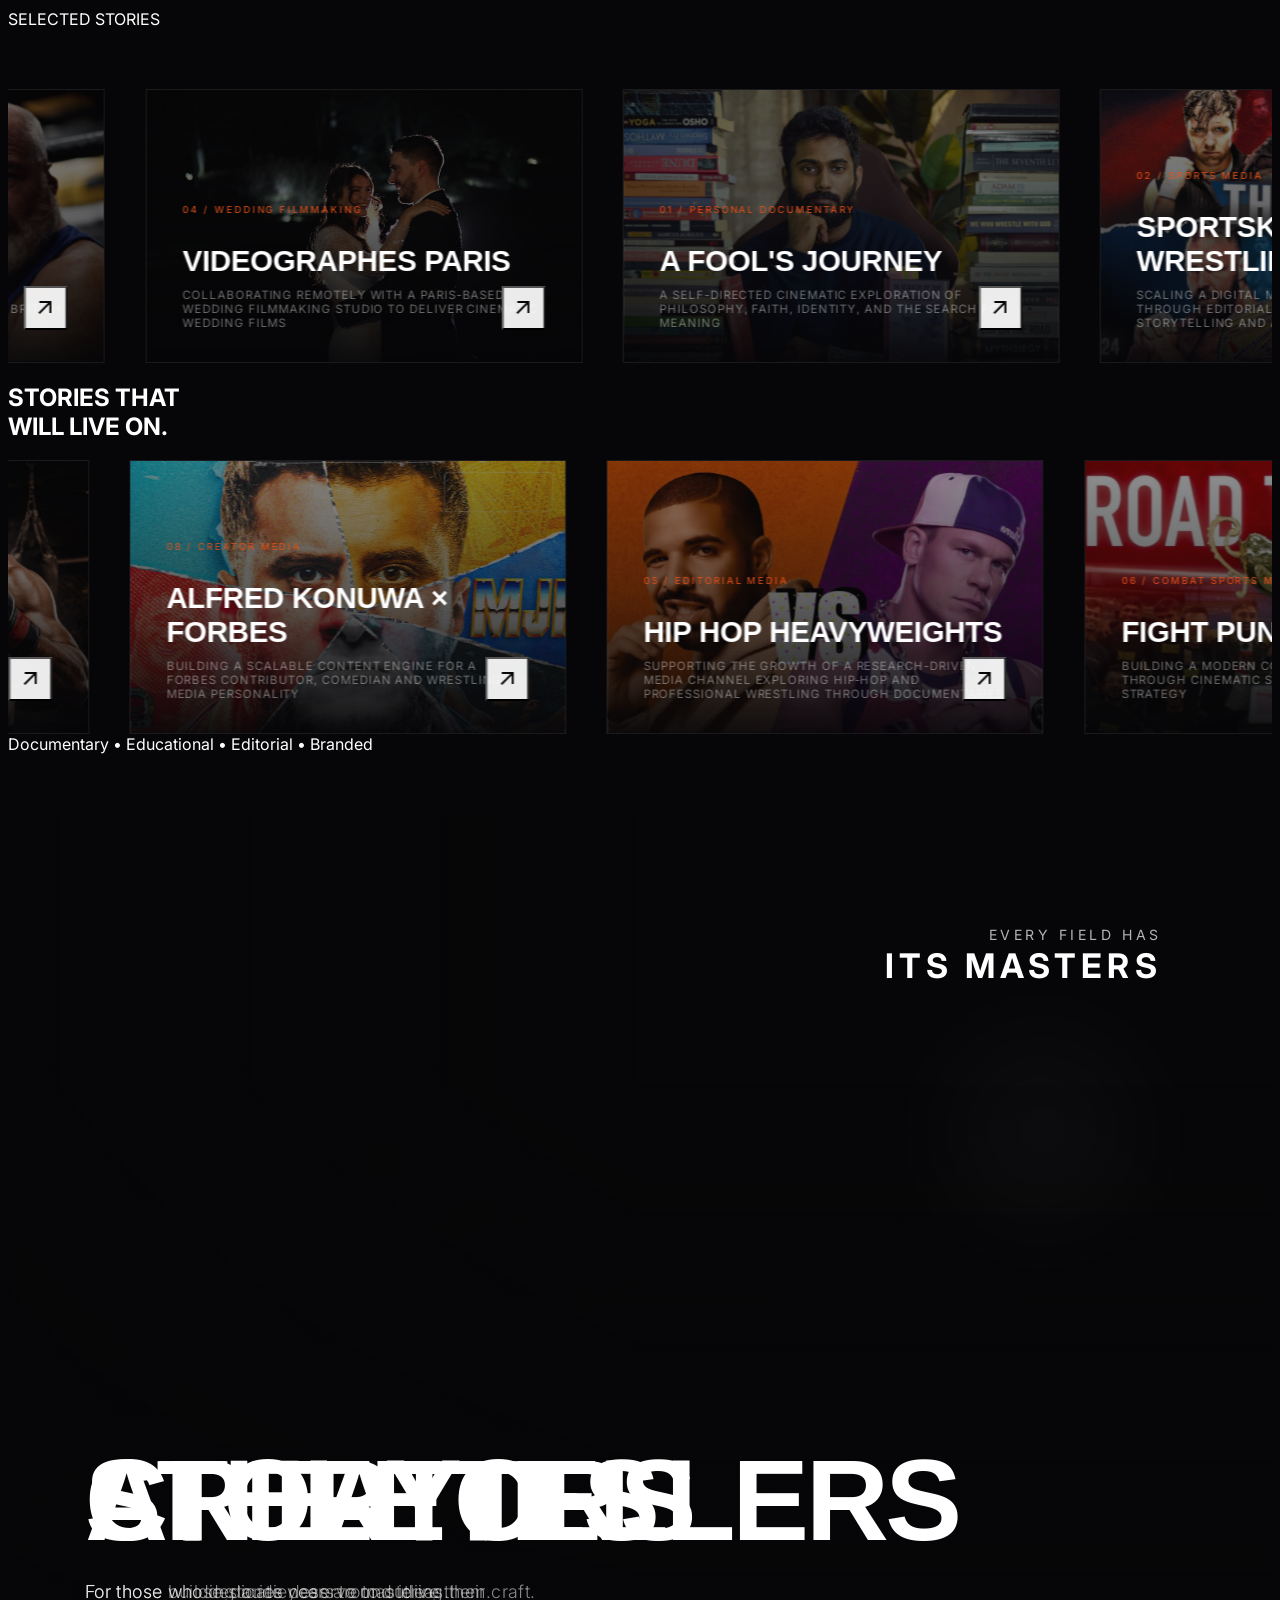
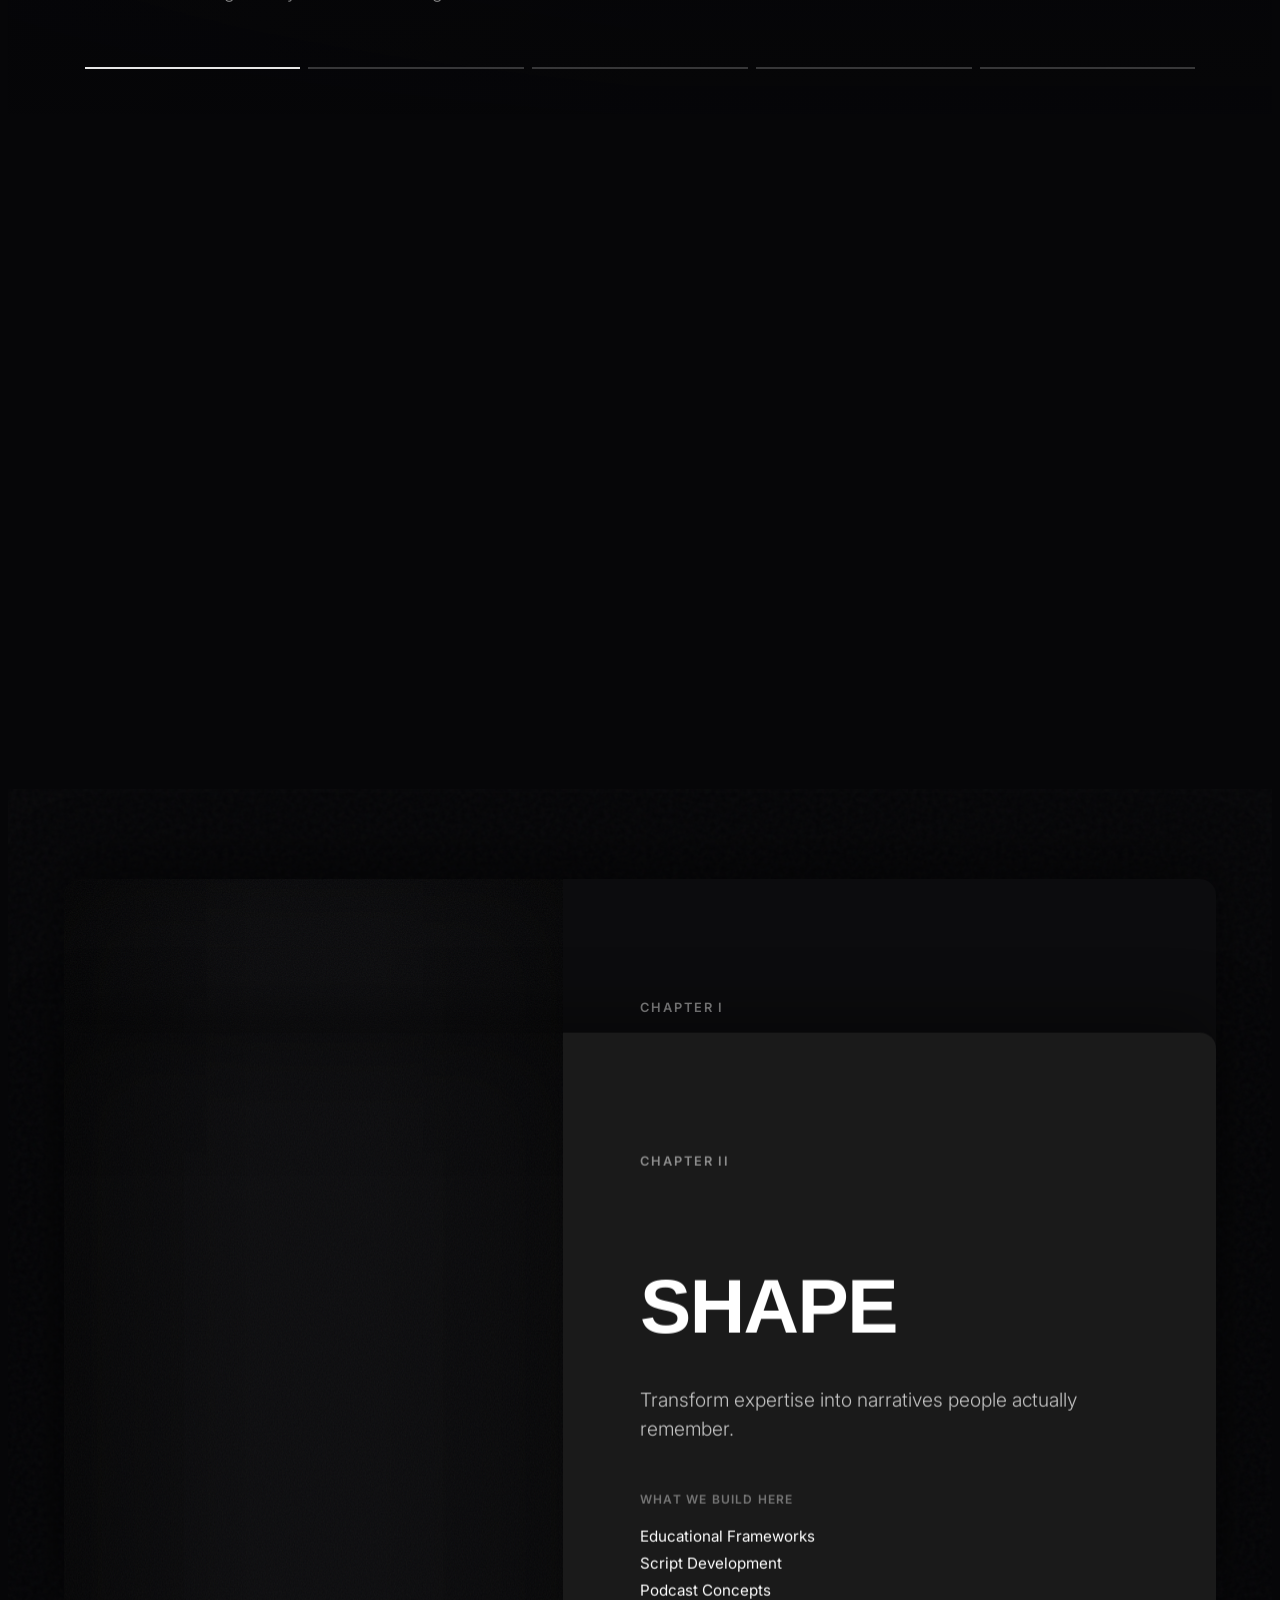
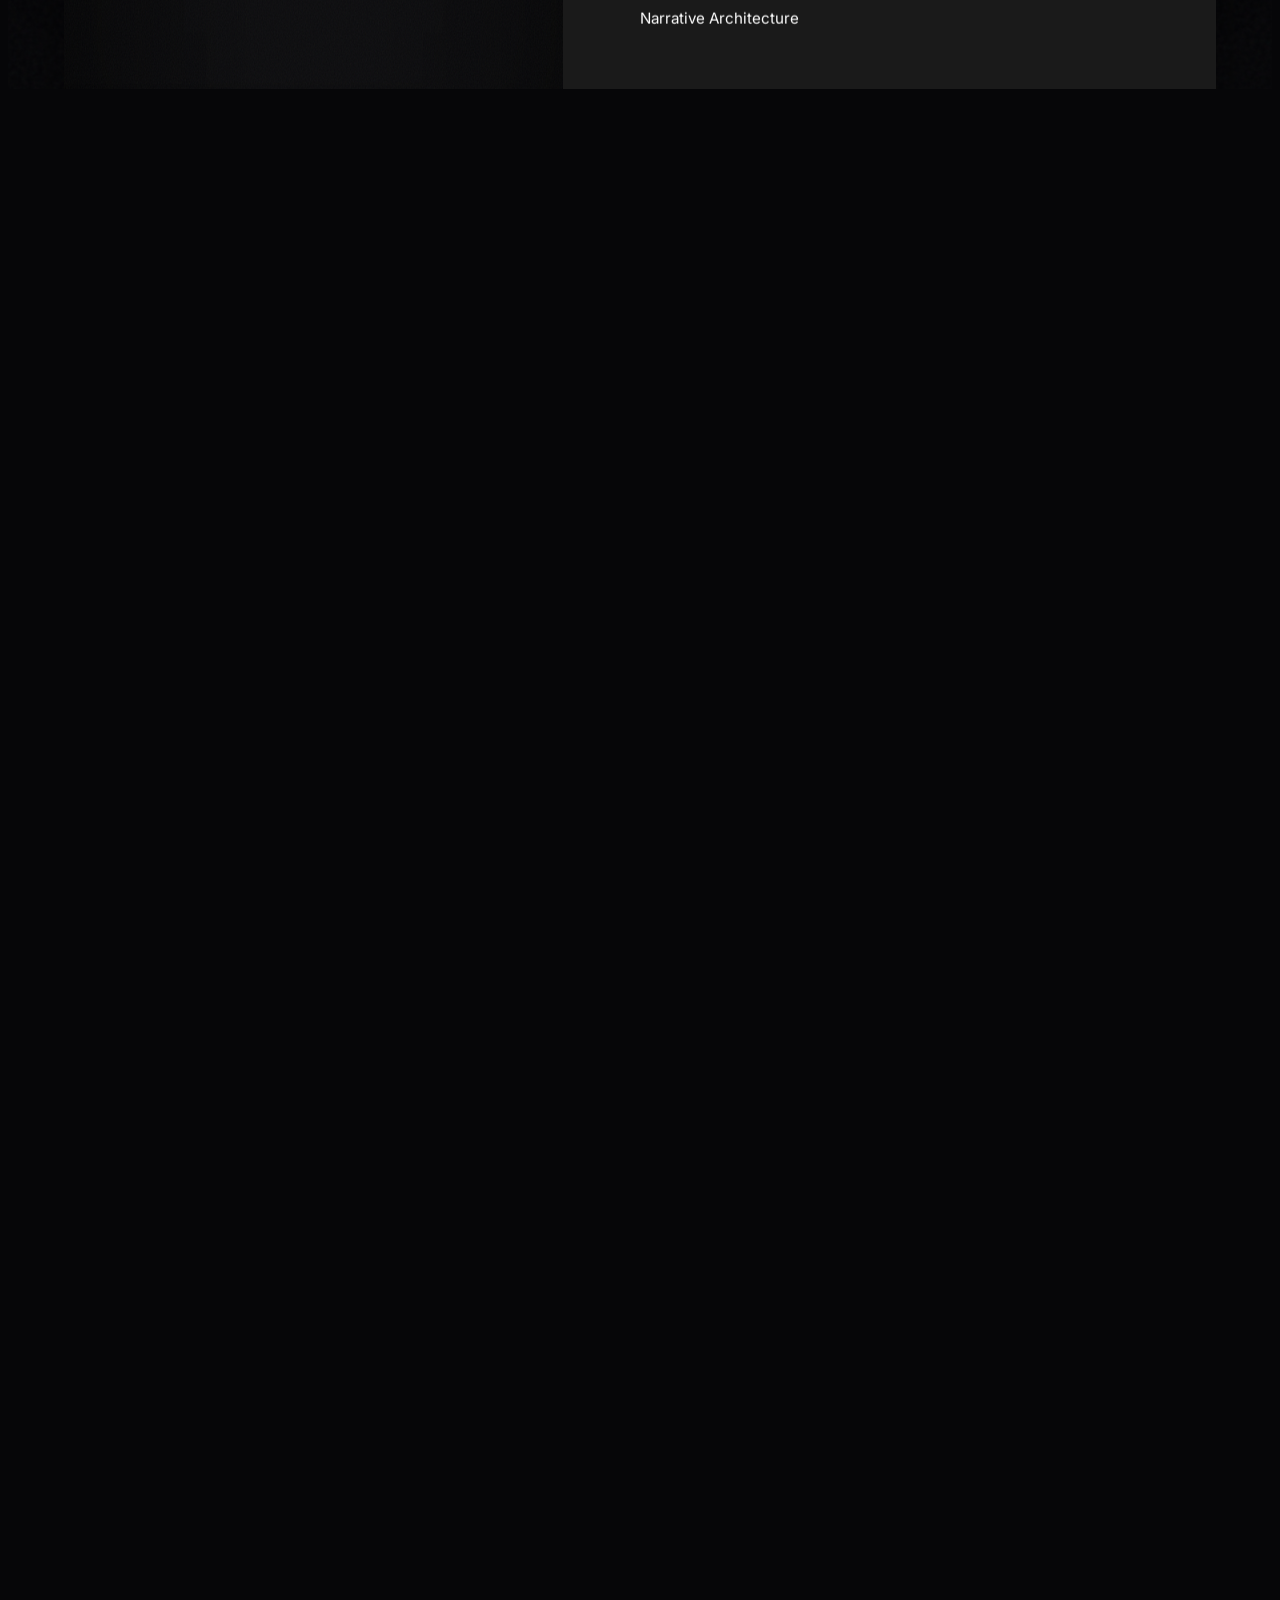
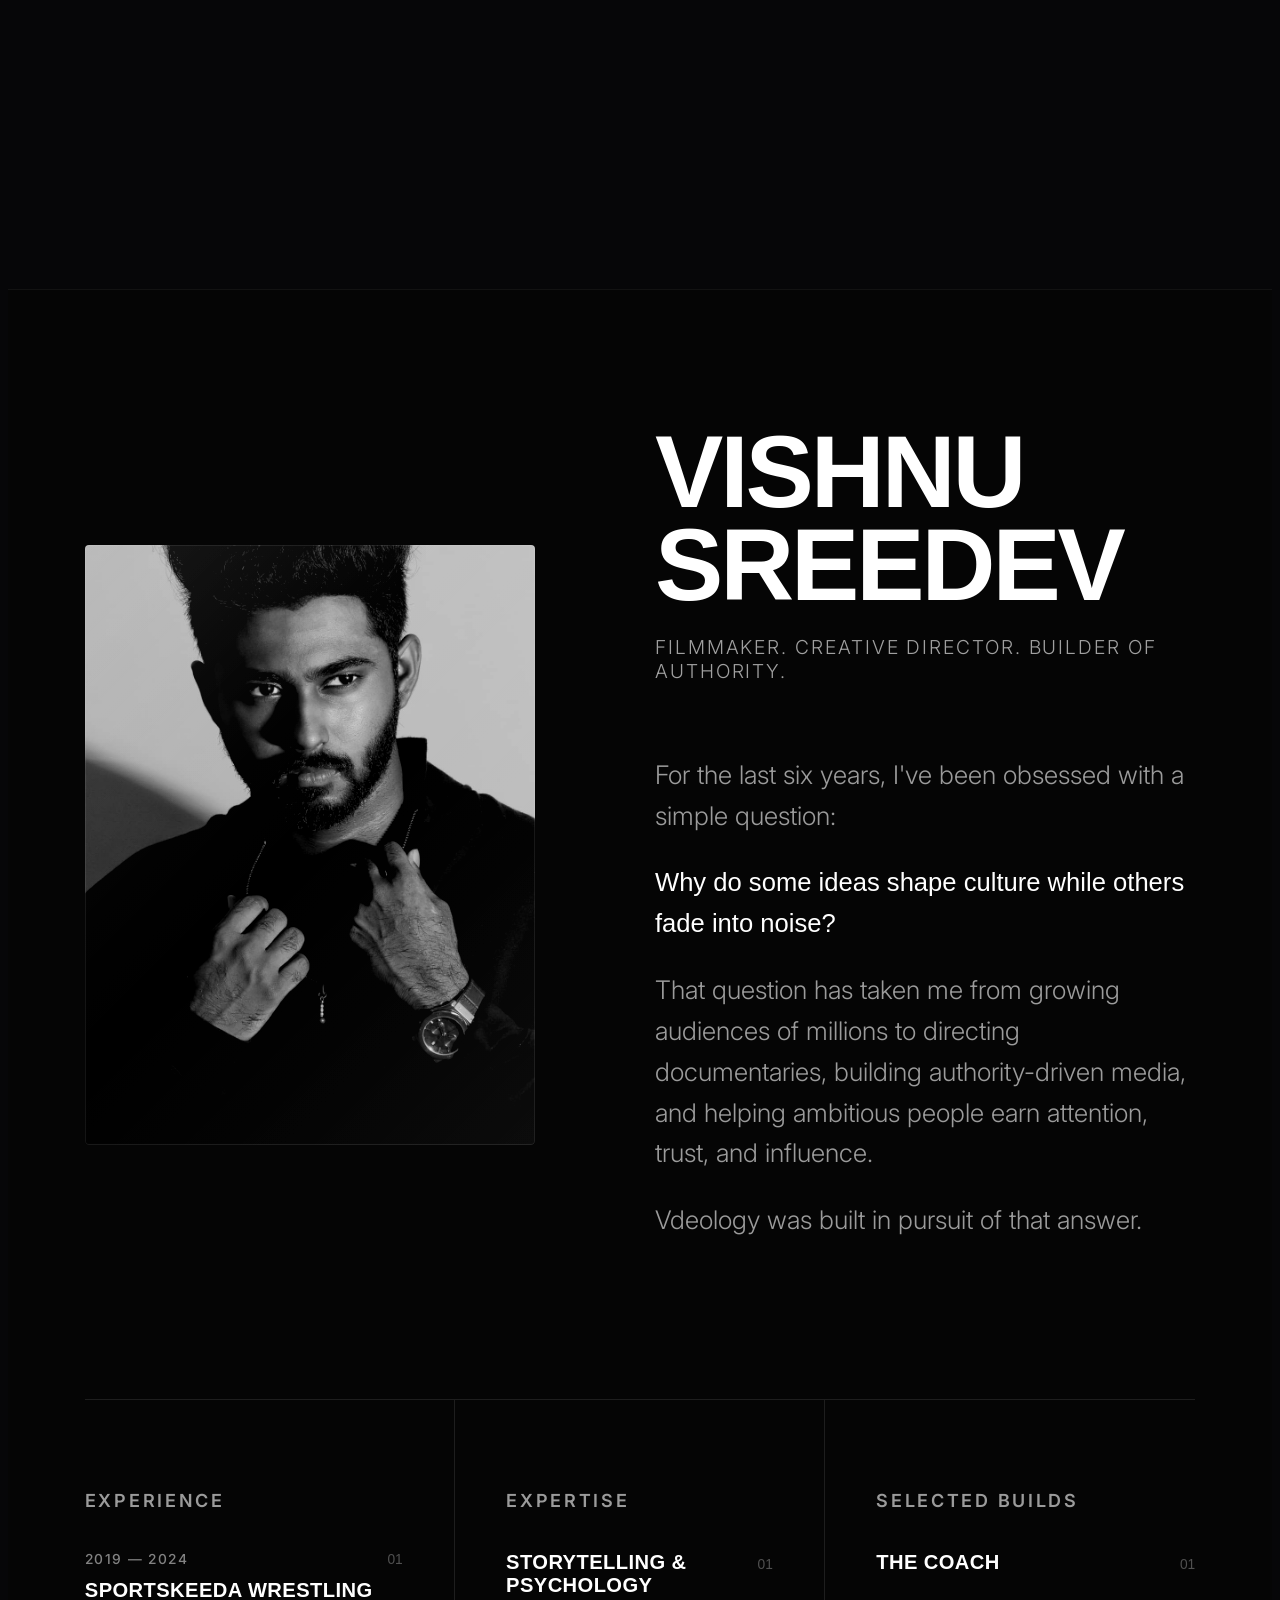
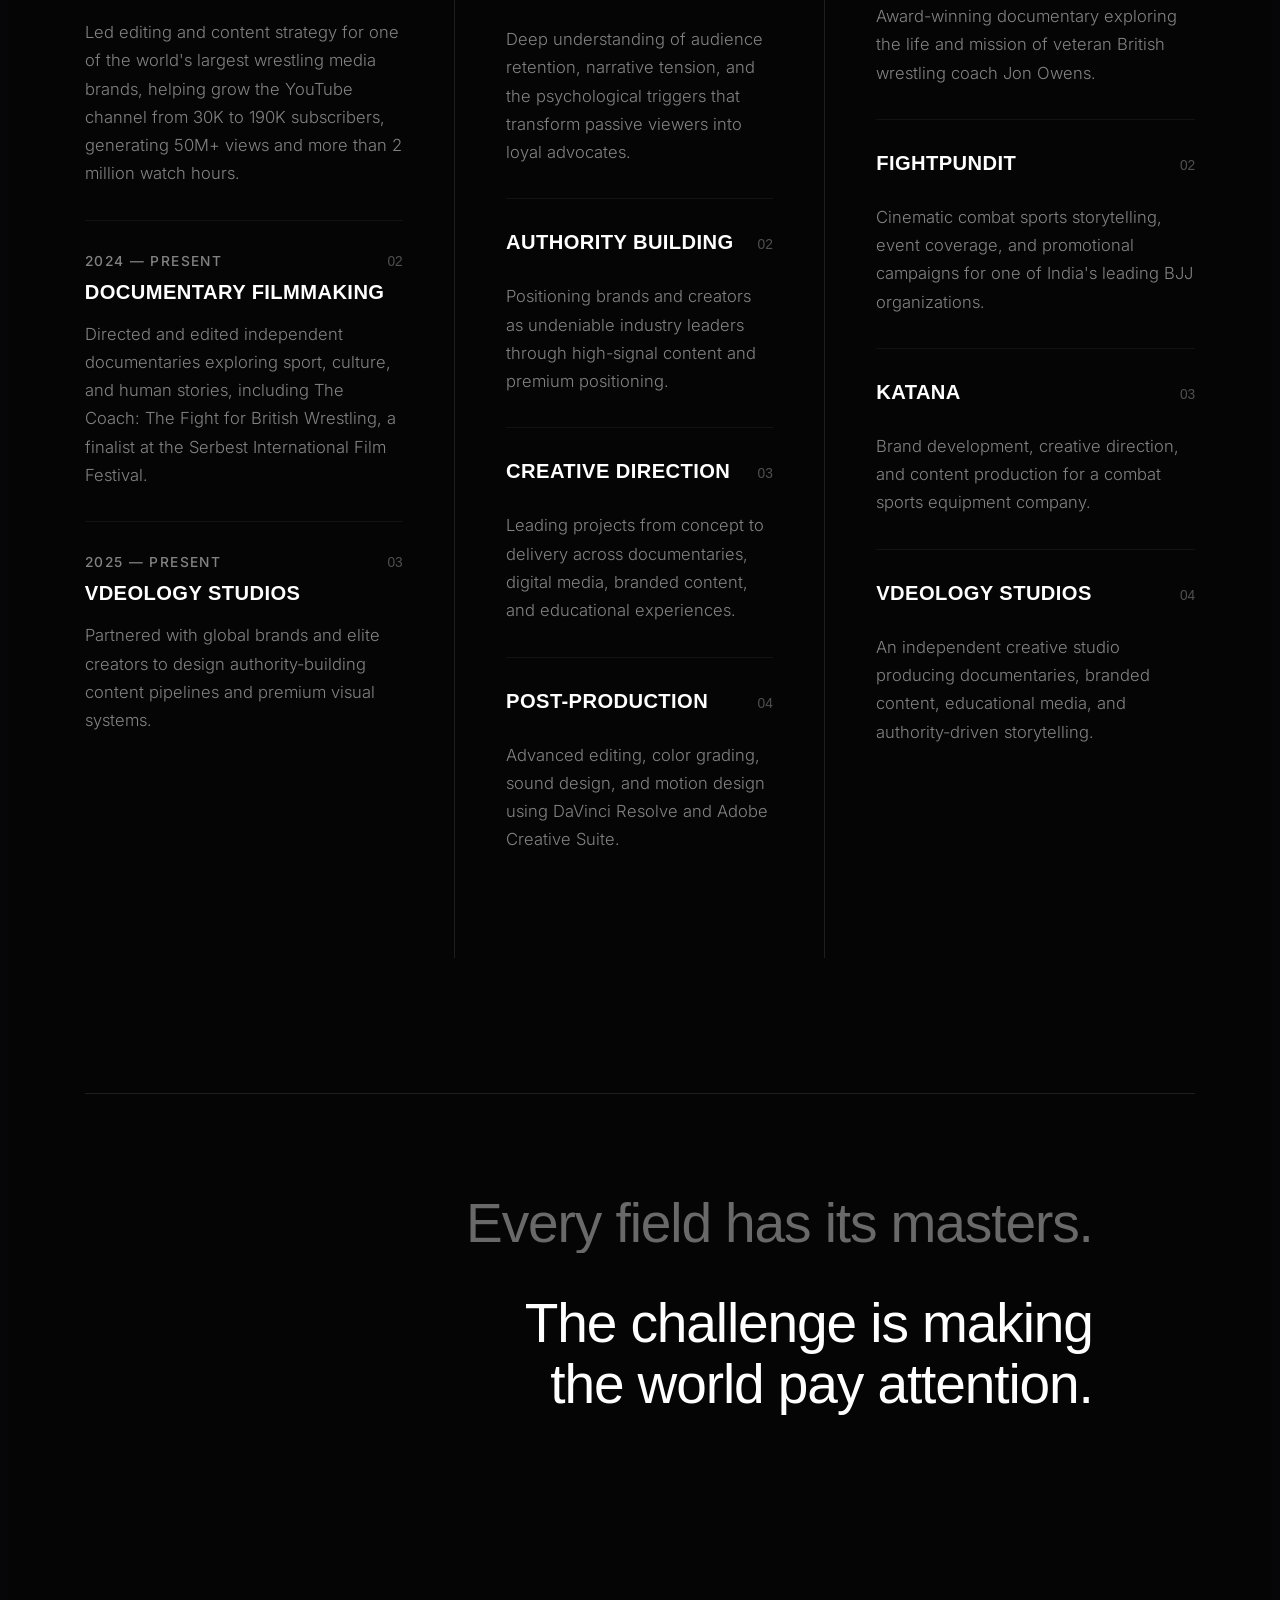
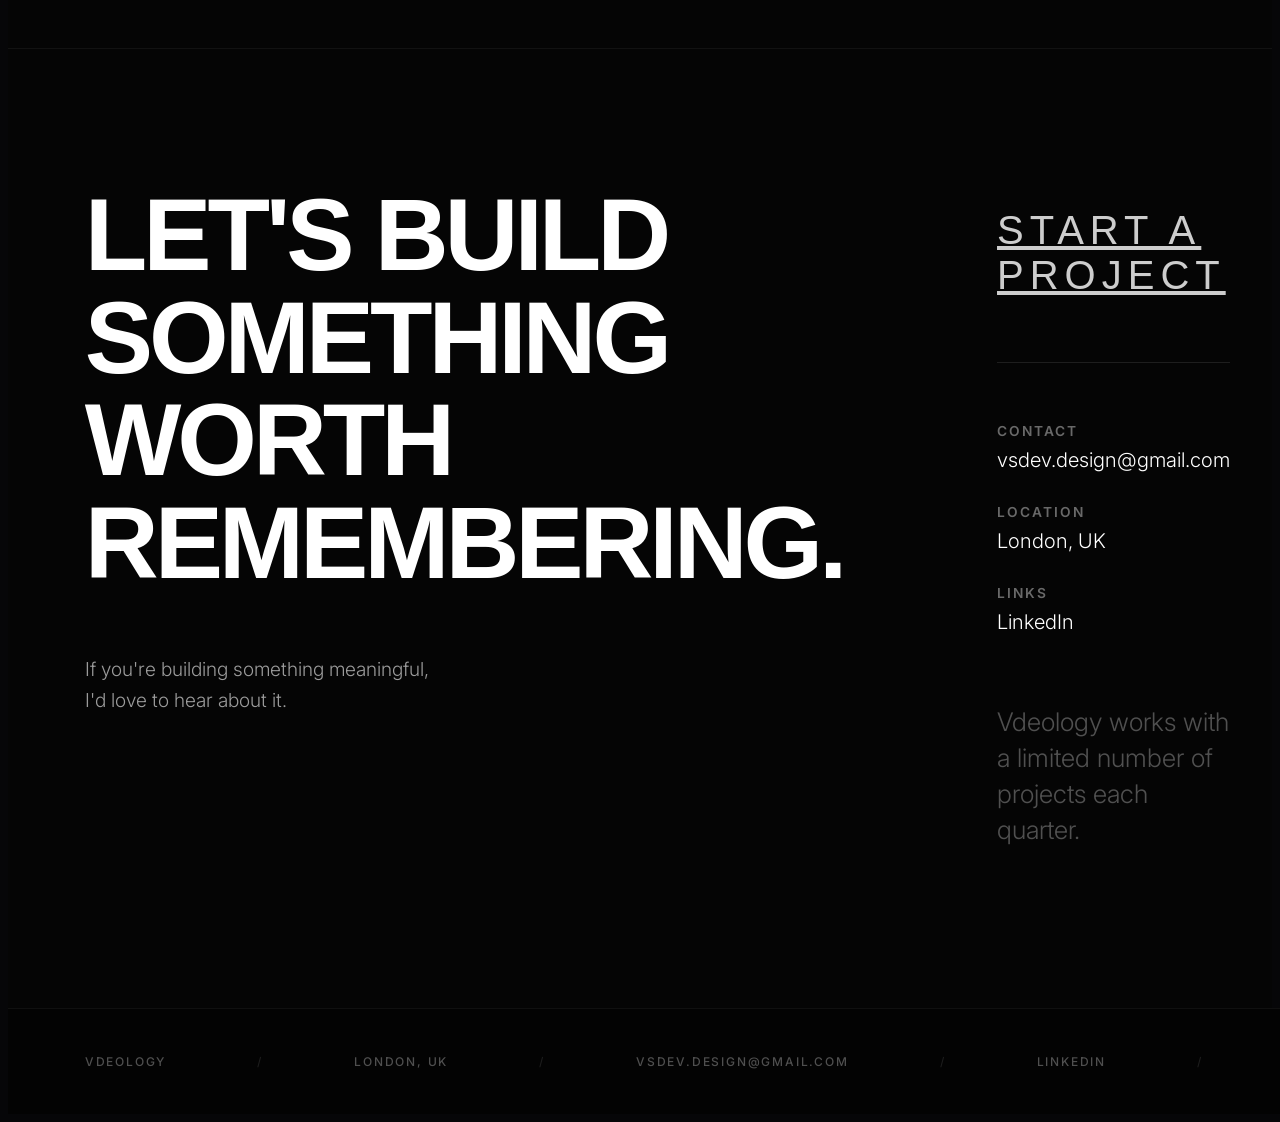
==== commit d52f0230: "Add infinite loop and drag scrolling to Selected Stories" ====
--- a/index.html
+++ b/index.html
@@ -114,7 +114,7 @@
 
     <!-- ===== CINEMATIC BACKGROUND VIDEO ===== -->
     <div class="hero-video-wrapper" id="hero-video-wrapper">
-        <iframe class="hero-video responsive-iframe" id="hero-video" data-desktop-src="https://player.mediadelivery.net/embed/680285/2bd9df76-4e82-464d-a17d-7a9e6032a8c8?autoplay=true&loop=true&muted=true&preload=true&responsive=true" data-mobile-src="https://player.mediadelivery.net/embed/680285/d603d281-970f-4012-8682-5b278ea46a82?autoplay=true&loop=true&muted=true&preload=true&responsive=true" frameborder="0" allow="autoplay; fullscreen; picture-in-picture" allowfullscreen style="width:100%; height:100%; position:absolute; top:0; left:0; border:none; pointer-events:none;"></iframe>
+        <iframe class="hero-video responsive-iframe" id="hero-video" data-desktop-src="https://player.mediadelivery.net/embed/680285/2bd9df76-4e82-464d-a17d-7a9e6032a8c8?autoplay=true&loop=true&muted=true&preload=true&responsive=true" data-mobile-src="https://player.mediadelivery.net/embed/680285/70c7b88b-bb5d-4c44-9877-51acd733e934?autoplay=true&loop=true&muted=true&preload=true&responsive=true" frameborder="0" allow="autoplay; fullscreen; picture-in-picture" allowfullscreen style="width:100%; height:100%; position:absolute; top:0; left:0; border:none; pointer-events:none;"></iframe>
         <!-- Overlay 1: Cinematic gradient -->
         <div class="hero-video-overlay" id="hero-video-overlay"></div>
     </div>
@@ -398,6 +398,115 @@
                 </div>
             </div>
 
+            <!-- Marquee Drag/Scroll Script -->
+            <script>
+                (function() {
+                    const track = document.getElementById('ethos-marquee-track');
+                    if (!track) return;
+
+                    // Disable CSS animation to take over via JS
+                    track.style.animation = 'none';
+                    track.style.touchAction = 'pan-y'; // Prevent horizontal browser scrolling, allow vertical
+                    track.style.cursor = 'grab';
+
+                    let currentX = 0;
+                    let isDragging = false;
+                    let prevX = 0;
+                    let velocity = 0;
+                    let isHovered = false;
+
+                    // Calculate speed to match the original 55s CSS animation
+                    const getSpeed = () => {
+                        const trackWidth = track.scrollWidth / 2;
+                        // 55 seconds at 60fps = 3300 frames
+                        return trackWidth / 3300 || 0.8;
+                    };
+
+                    function update() {
+                        const trackWidth = track.scrollWidth / 2;
+
+                        if (!isDragging) {
+                            let targetVelocity = isHovered ? 0 : -getSpeed();
+                            // Smoothly interpolate velocity for ease-in/ease-out
+                            velocity += (targetVelocity - velocity) * 0.05;
+                            currentX += velocity;
+                        } else {
+                            // Decay velocity quickly while holding still so it doesn't throw unexpectedly
+                            velocity *= 0.8;
+                        }
+
+                        if (trackWidth > 0) {
+                            // Seamless infinite loop backwards
+                            while (currentX > 0) {
+                                currentX -= trackWidth;
+                            }
+                            // Seamless infinite loop forwards
+                            while (currentX <= -trackWidth) {
+                                currentX += trackWidth;
+                            }
+                        }
+
+                        track.style.transform = `translateX(${currentX}px)`;
+                        requestAnimationFrame(update);
+                    }
+
+                    // Mouse events
+                    track.addEventListener('mouseenter', () => isHovered = true);
+                    track.addEventListener('mouseleave', () => {
+                        isHovered = false;
+                        isDragging = false;
+                        track.style.cursor = 'grab';
+                    });
+
+                    track.addEventListener('mousedown', (e) => {
+                        isDragging = true;
+                        track.style.cursor = 'grabbing';
+                        prevX = e.pageX;
+                        velocity = 0;
+                    });
+
+                    track.addEventListener('mousemove', (e) => {
+                        if (!isDragging) return;
+                        e.preventDefault(); // Prevent text selection
+                        const x = e.pageX;
+                        const delta = (x - prevX) * 1.5; 
+                        prevX = x;
+                        currentX += delta;
+                        velocity = delta; // record velocity for momentum throw
+                    });
+
+                    track.addEventListener('mouseup', () => {
+                        isDragging = false;
+                        track.style.cursor = 'grab';
+                    });
+
+                    // Touch events for mobile
+                    track.addEventListener('touchstart', (e) => {
+                        isDragging = true;
+                        isHovered = true; // Pause auto-scroll
+                        prevX = e.touches[0].pageX;
+                        velocity = 0;
+                    }, { passive: true });
+
+                    track.addEventListener('touchmove', (e) => {
+                        if (!isDragging) return;
+                        const x = e.touches[0].pageX;
+                        const delta = (x - prevX) * 1.5;
+                        prevX = x;
+                        currentX += delta;
+                        velocity = delta;
+                    }, { passive: true });
+
+                    track.addEventListener('touchend', () => {
+                        isDragging = false;
+                        isHovered = false;
+                    });
+
+                    // Start loop
+                    requestAnimationFrame(update);
+                })();
+            </script>
+
             <!-- Soft gradient bridge into Work section -->
             <div class="ethos-bridge-gradient"></div>
 
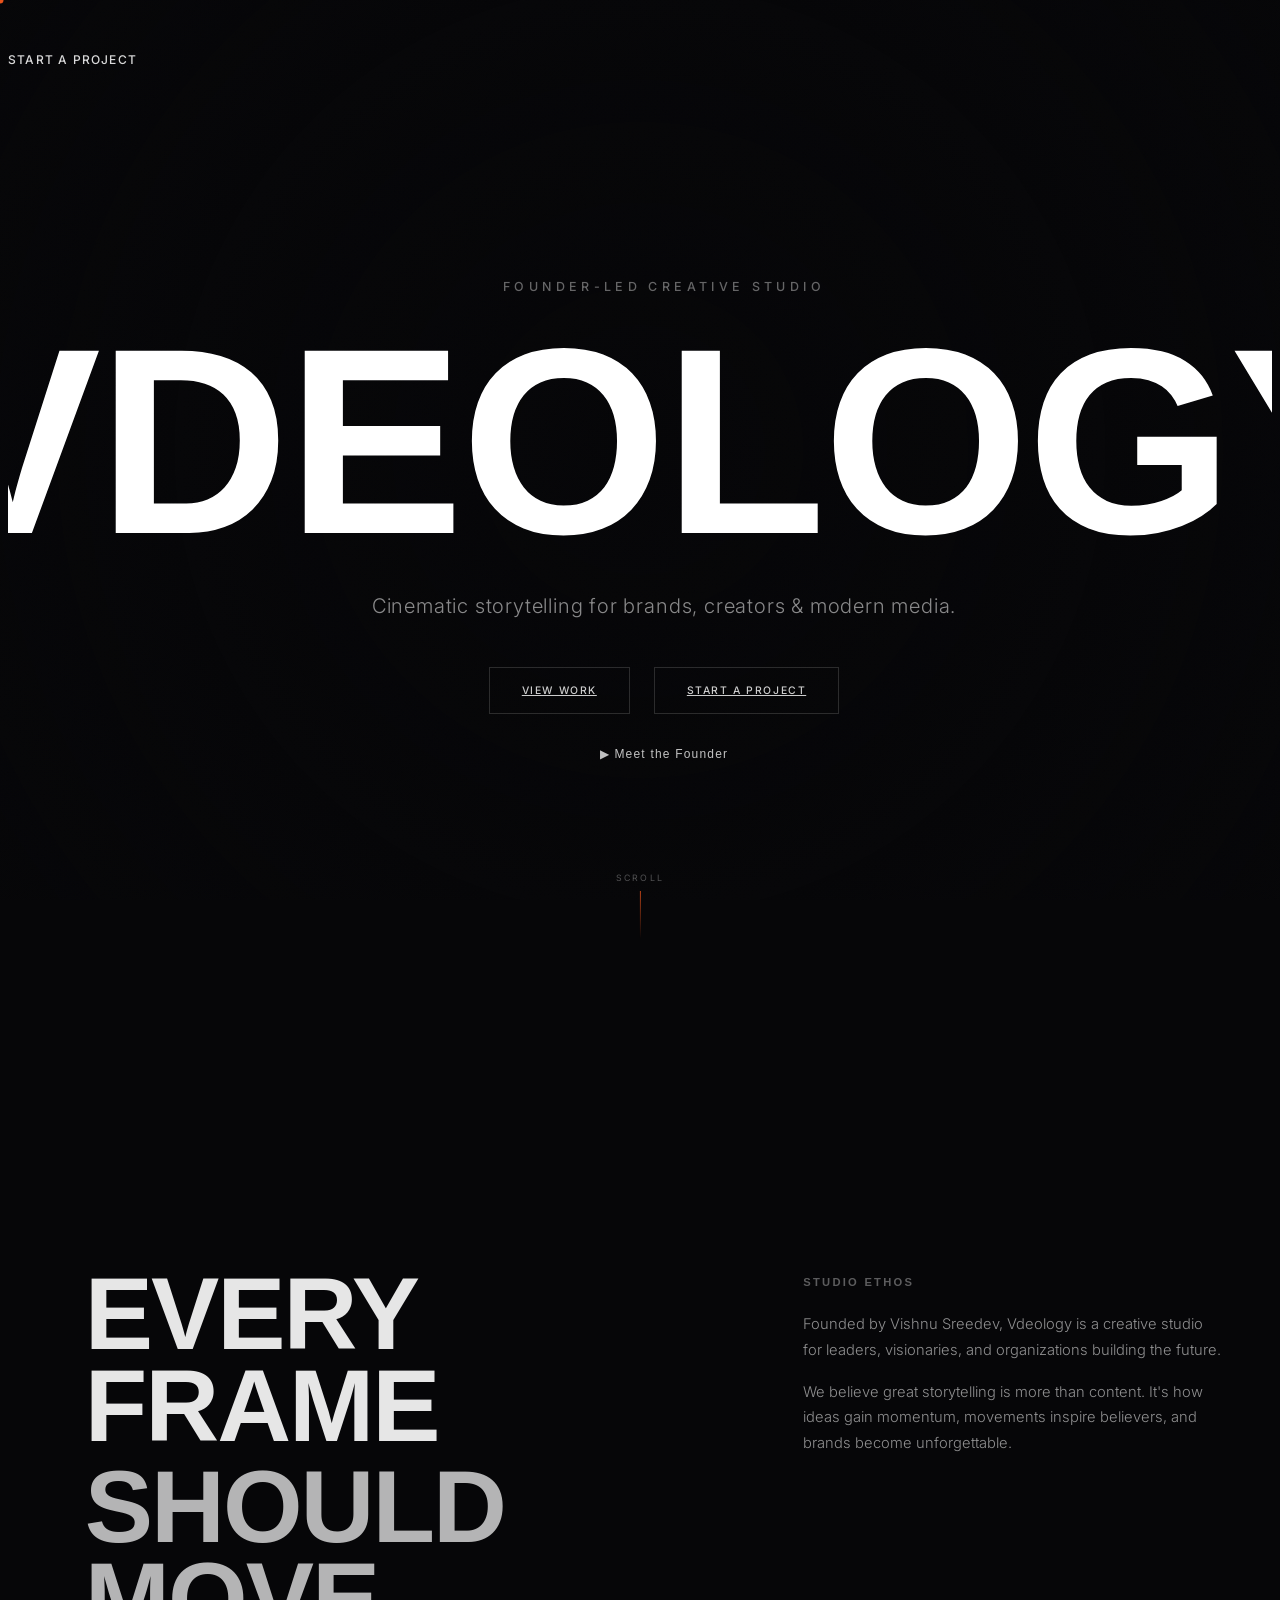
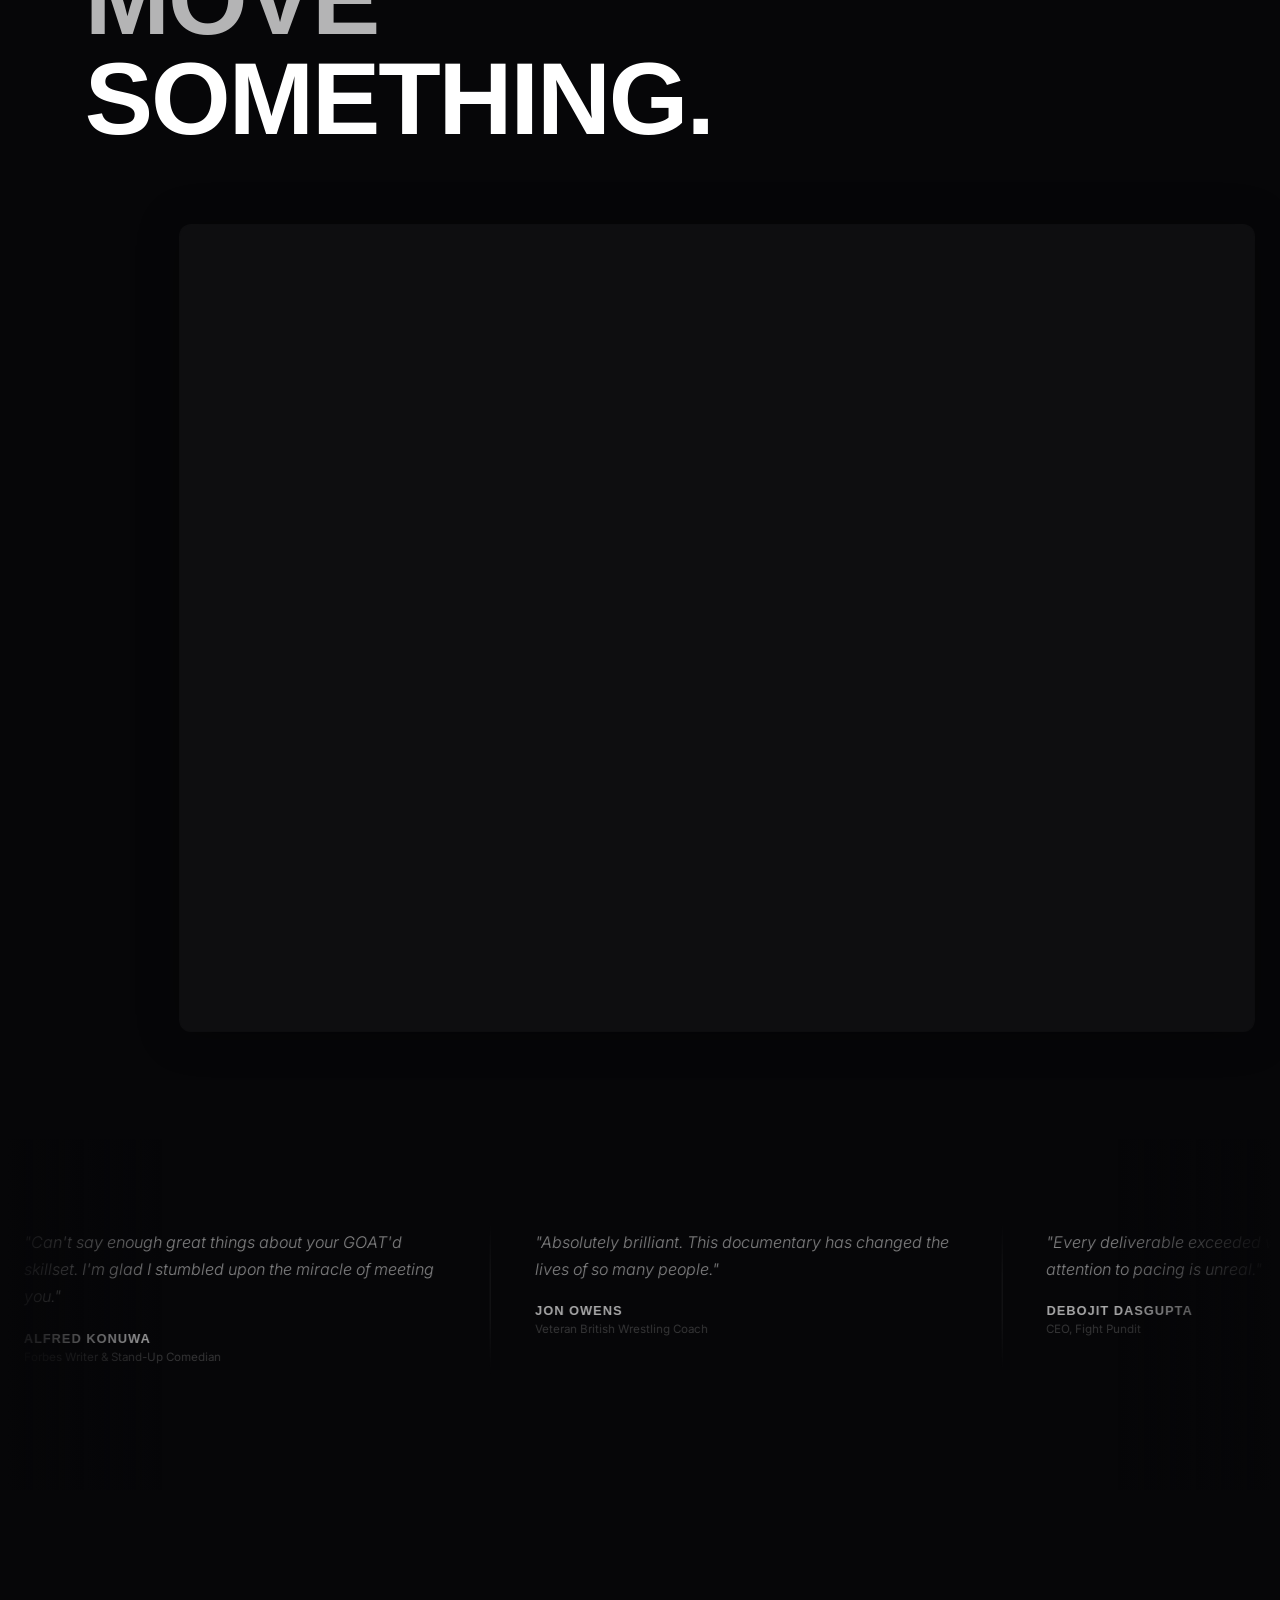
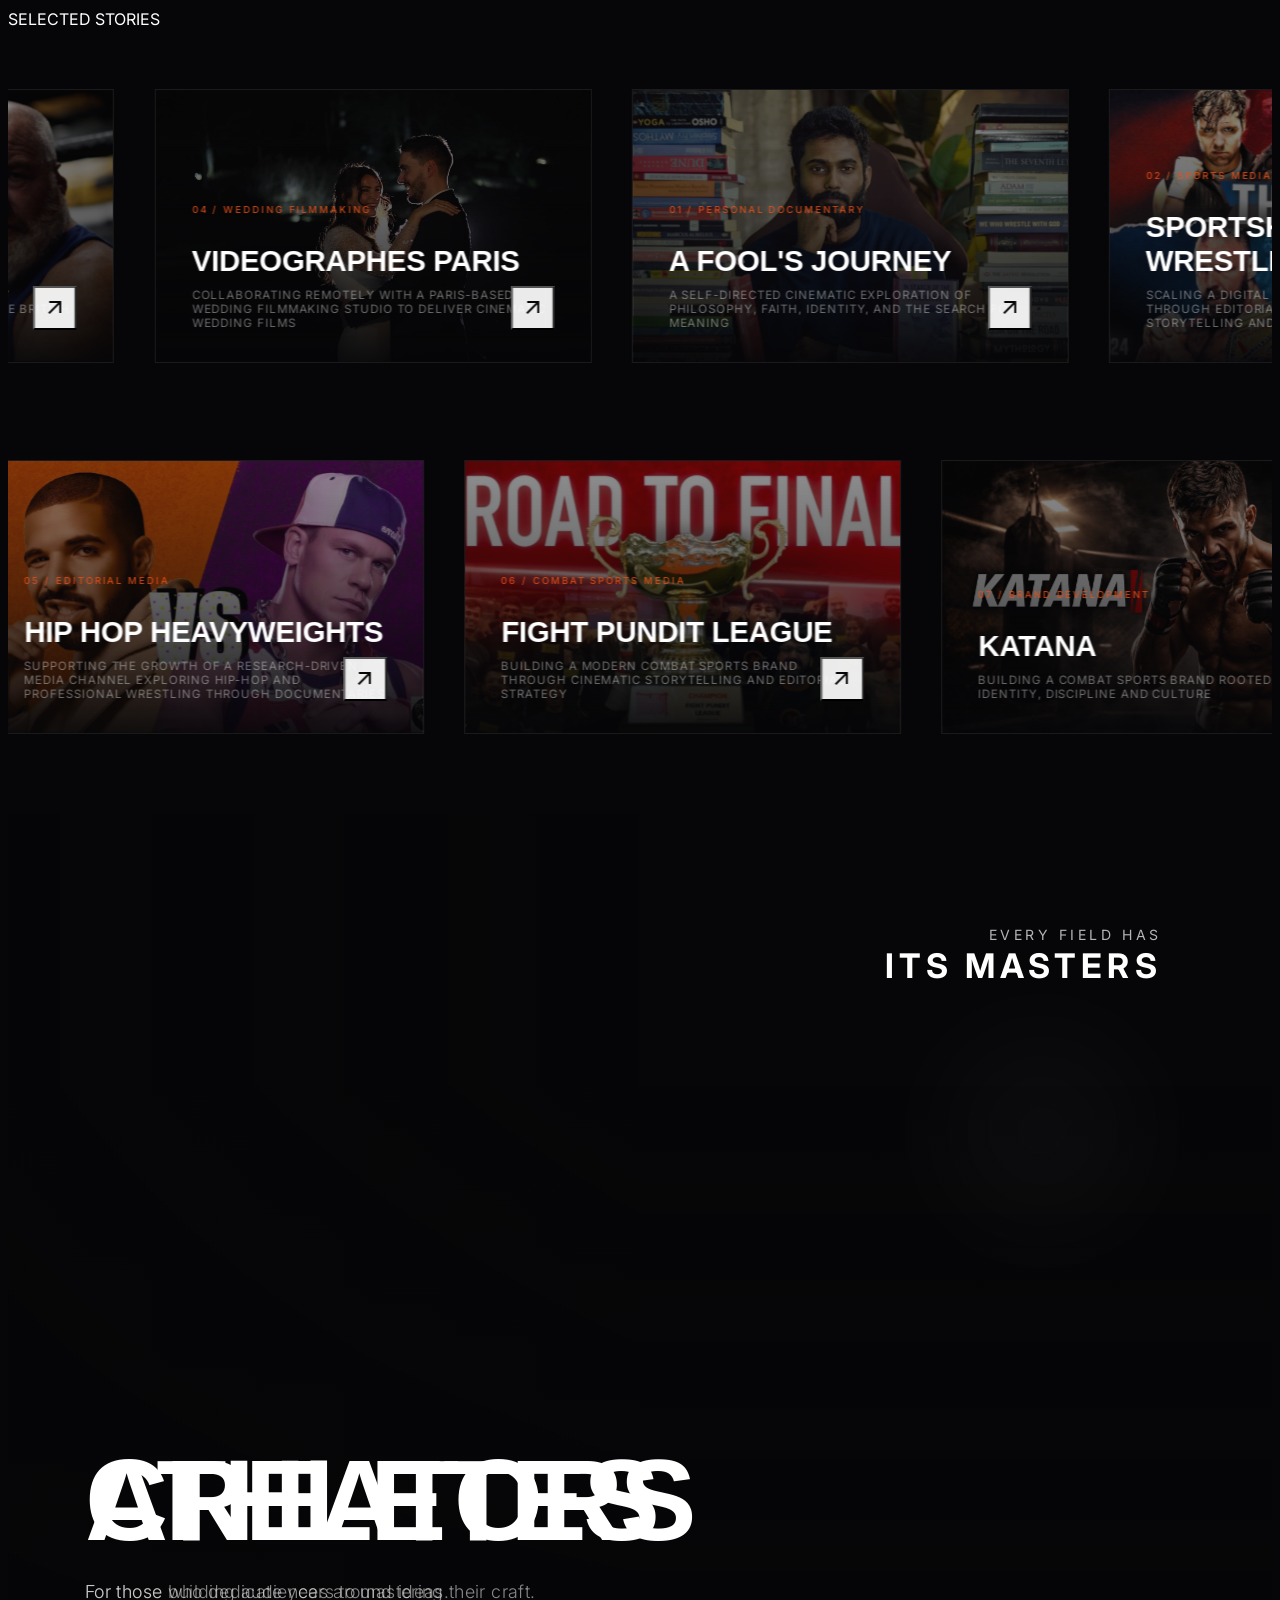
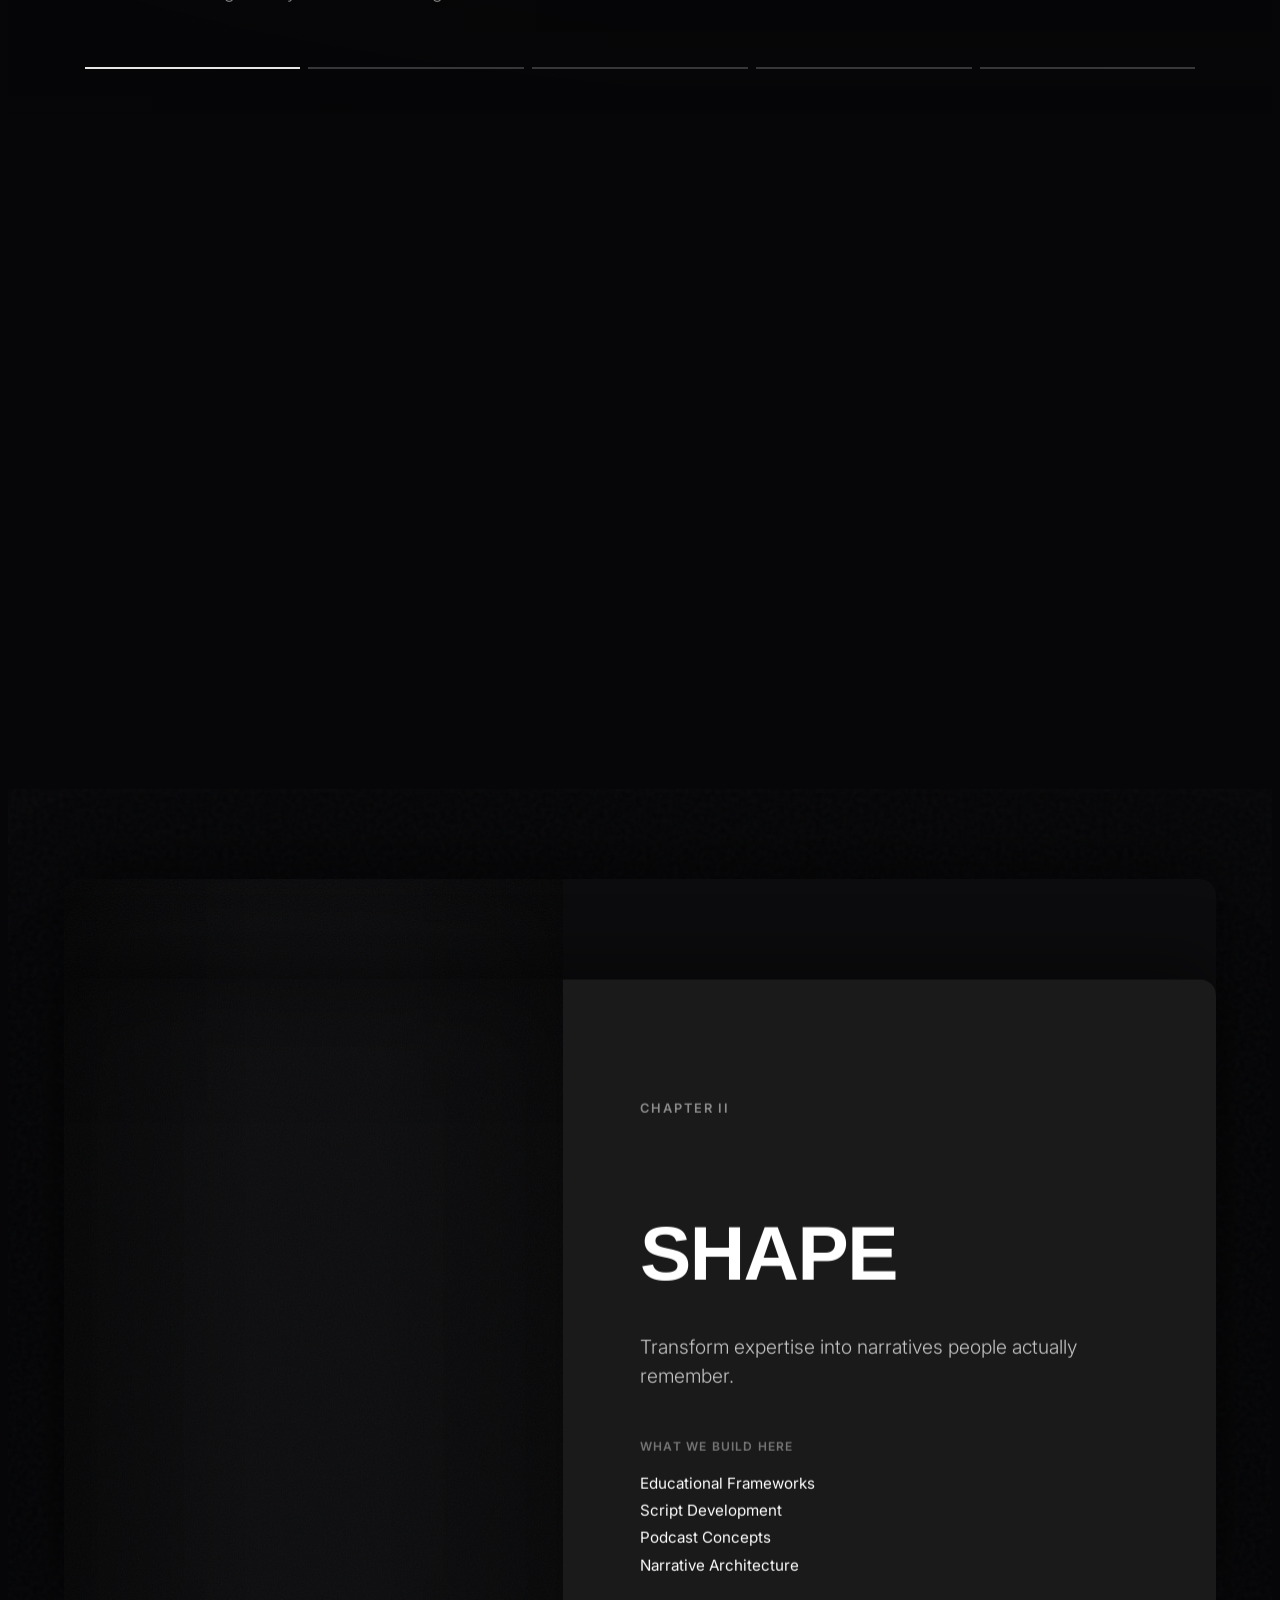
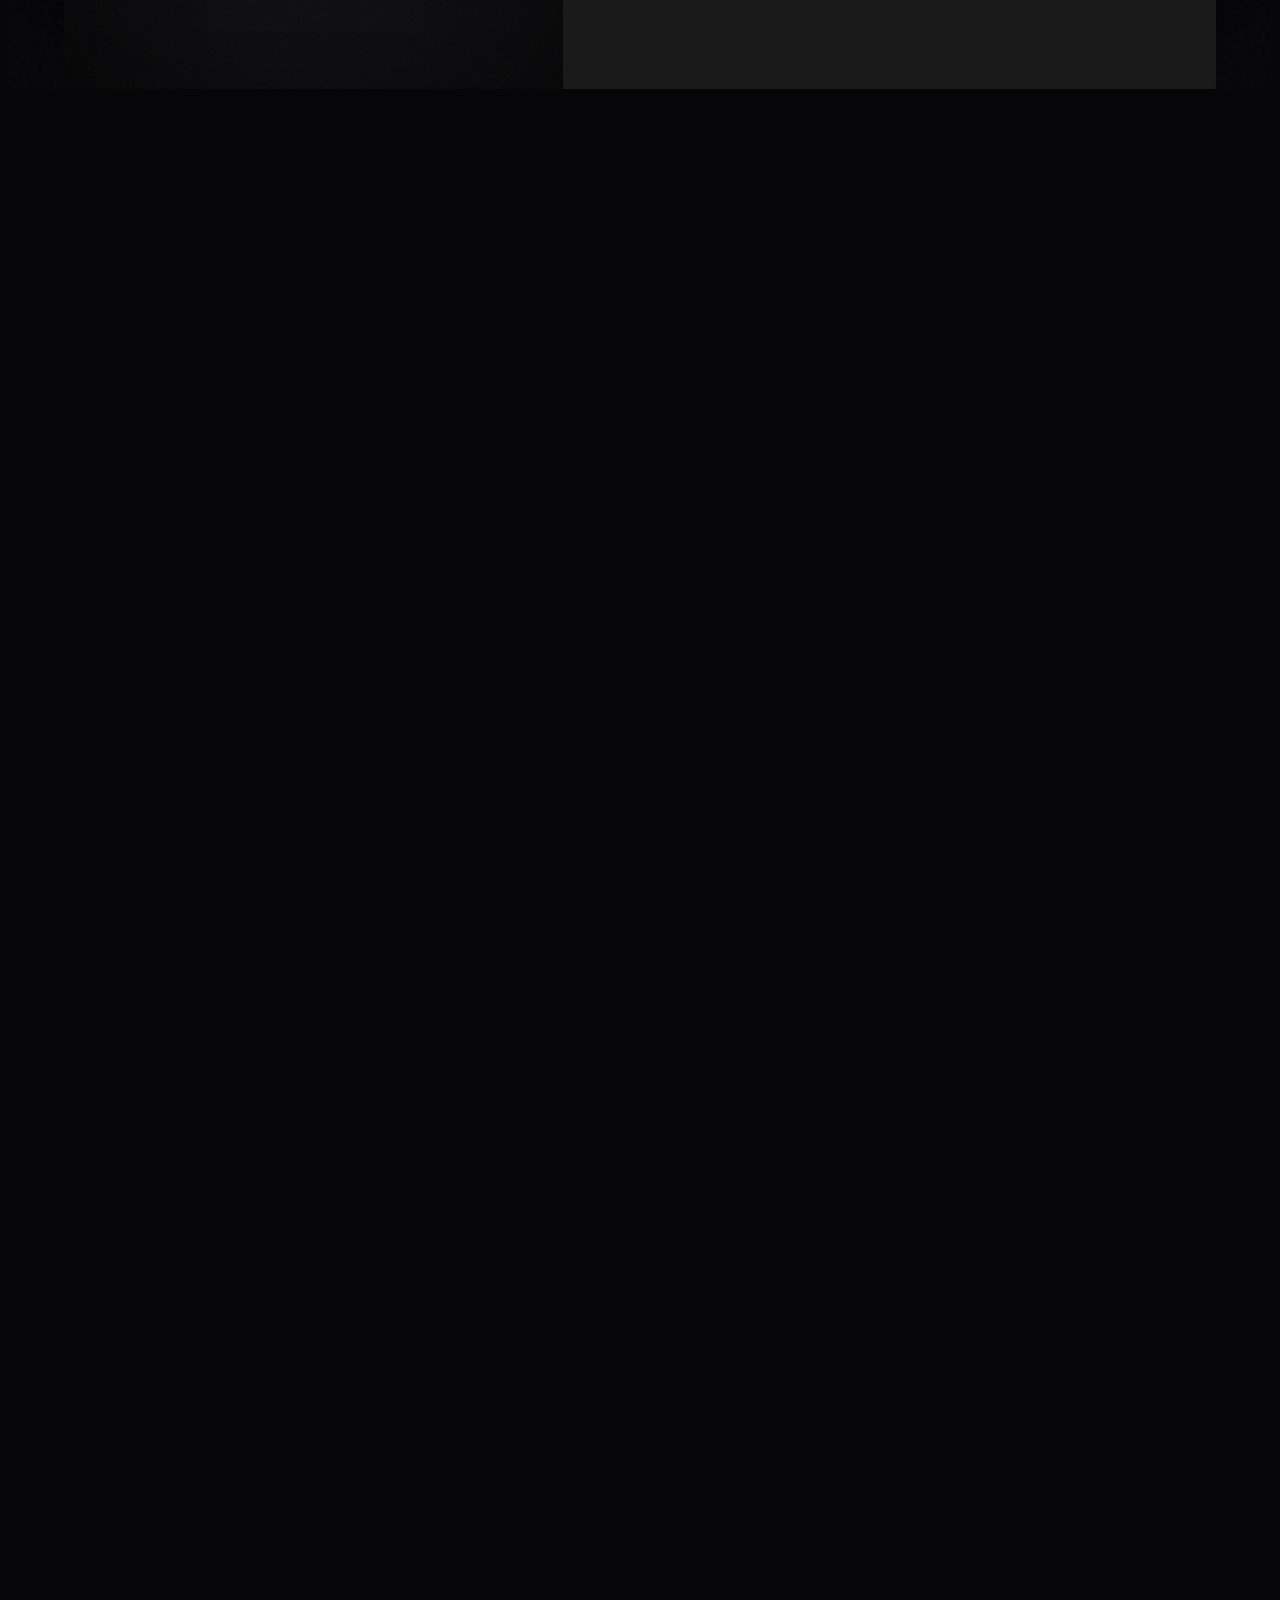
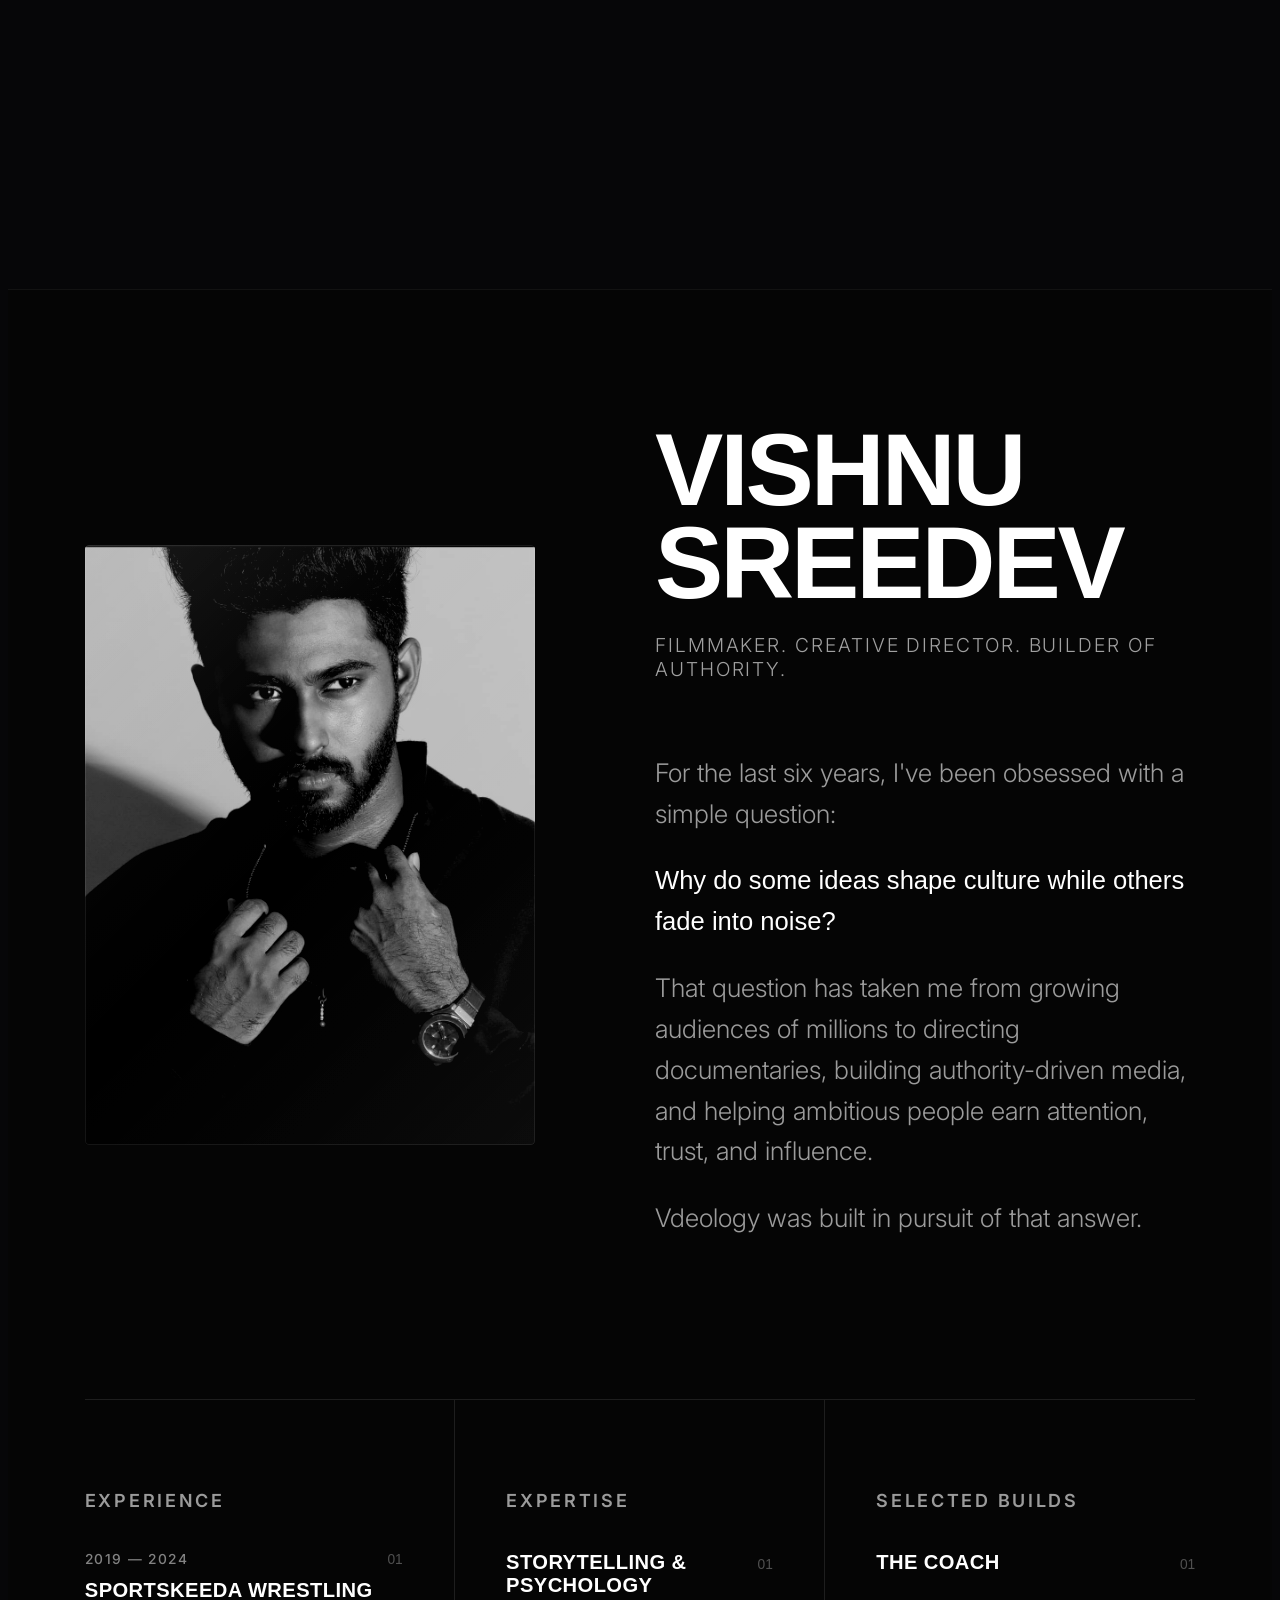
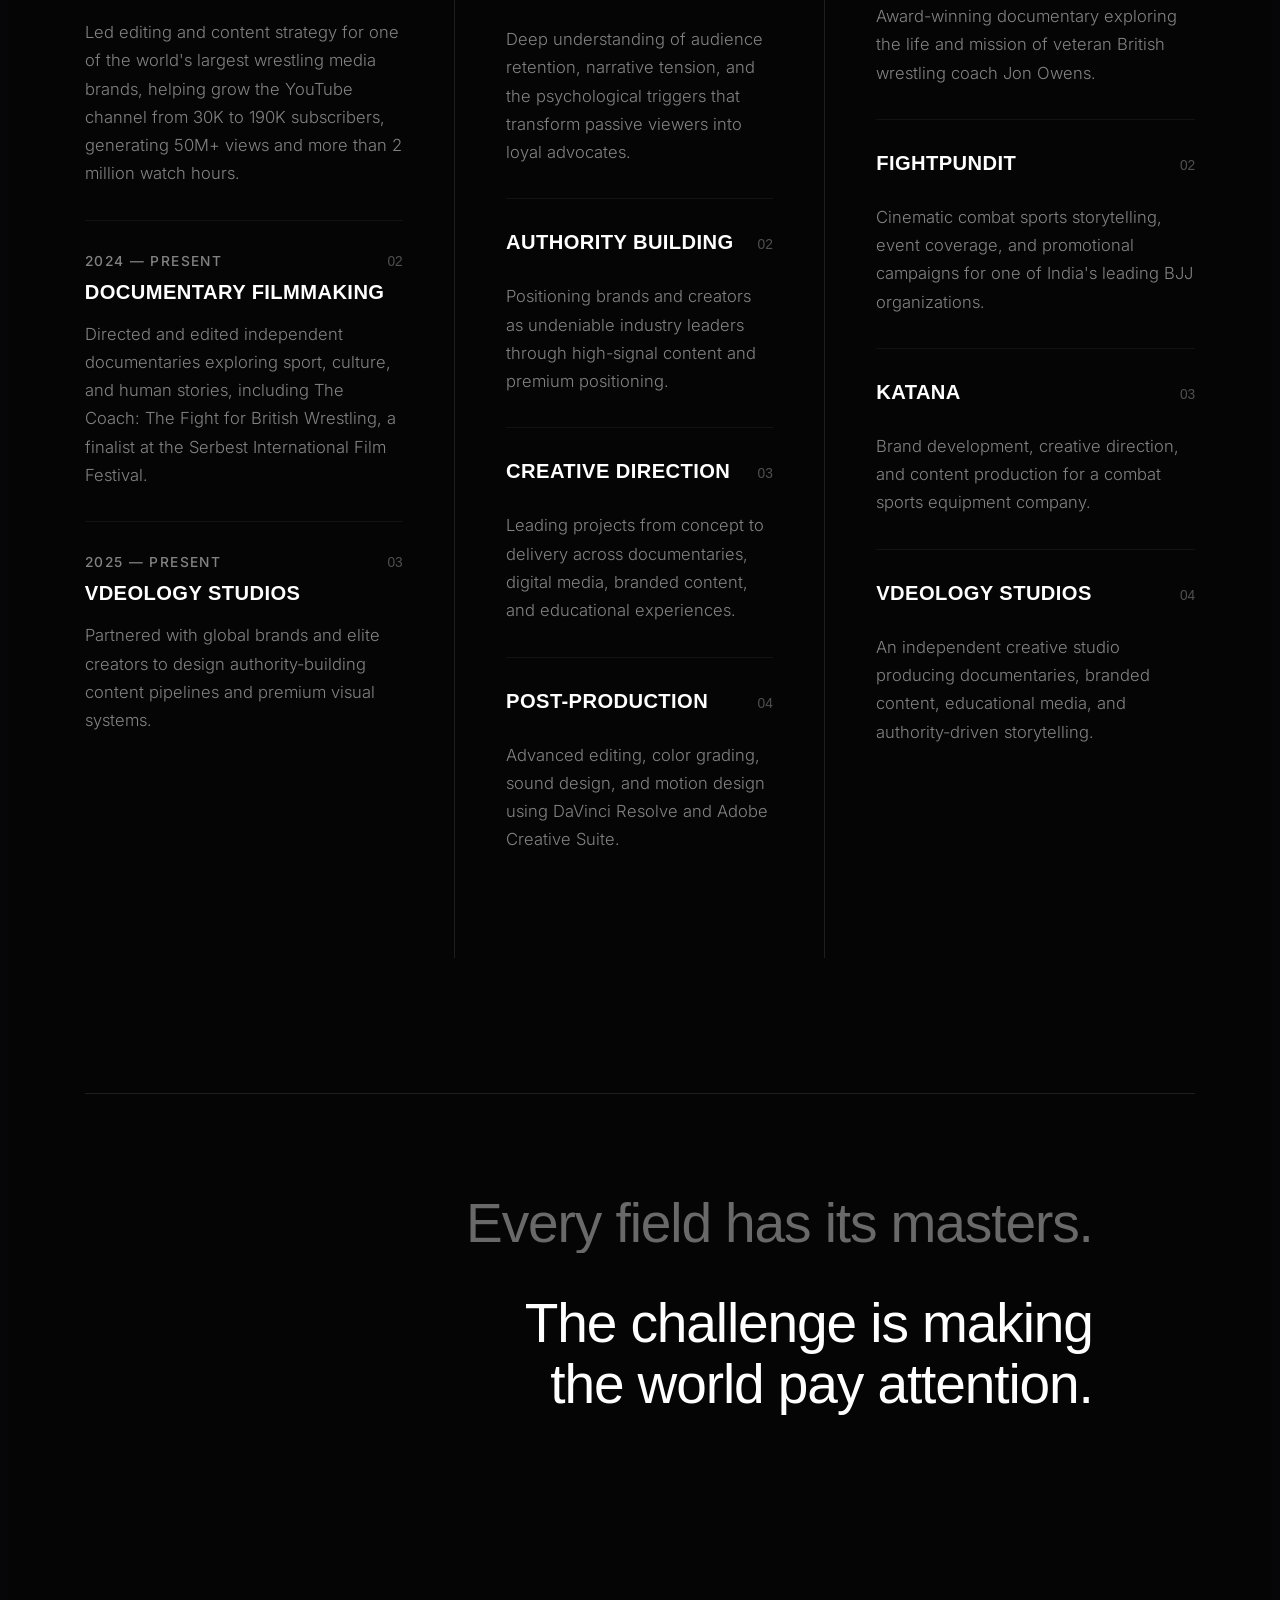
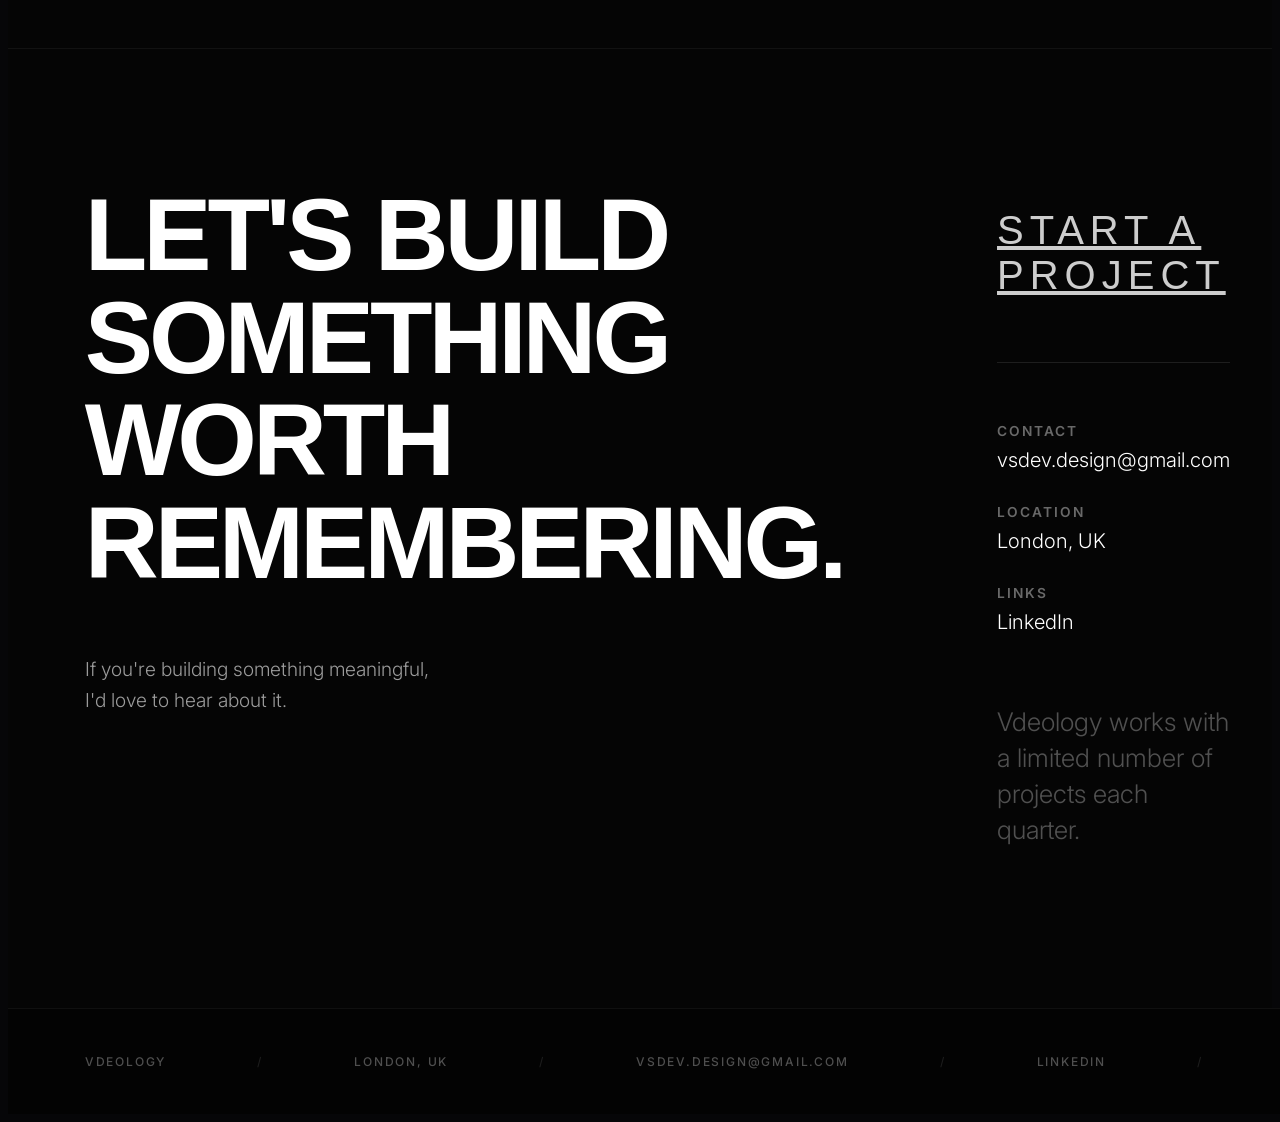
==== commit 855e1ed1: "chore: safe performance optimizations and iframe accessibility" ====
--- a/index.html
+++ b/index.html
@@ -14,11 +14,16 @@
     <link rel="apple-touch-icon" sizes="180x180" href="apple-touch-icon.png?v=2" />
     <link rel="icon" type="image/png" sizes="192x192" href="android-chrome-192x192.png?v=2" />
     <link rel="icon" type="image/png" sizes="512x512" href="android-chrome-512x512.png?v=2" />
+    <!-- Resource Hints -->
+    <link rel="preconnect" href="https://player.mediadelivery.net" />
+    <link rel="dns-prefetch" href="https://player.mediadelivery.net" />
+    <link rel="preconnect" href="https://api.fontshare.com" />
+    <link rel="dns-prefetch" href="https://api.fontshare.com" />
     <!-- Google Fonts -->
     <link href="https://fonts.googleapis.com" rel="preconnect" />
     <link crossorigin="" href="https://fonts.gstatic.com" rel="preconnect" />
     <link
-        href="https://fonts.googleapis.com/css2?family=Anton&amp;family=DM+Sans:ital,opsz,wght@0,9..40,100..1000;1,9..40,100..1000&amp;family=Playfair+Display:ital,wght@0,400..900;1,400..900&amp;family=Epilogue:wght@100..900&amp;family=Manrope:wght@200..800&amp;family=IBM+Plex+Mono:wght@300;400;500;600&amp;family=Inter:wght@400;500&amp;display=swap"
+        href="https://fonts.googleapis.com/css2?family=IBM+Plex+Mono:wght@300;400;500;600&amp;family=Inter:wght@400;500&amp;display=swap"
         rel="stylesheet" />
     <!-- Fontshare for General Sans -->
     <link href="https://api.fontshare.com/v2/css?f[]=general-sans@400,500,600,700&display=swap" rel="stylesheet" />
@@ -114,7 +119,7 @@
 
     <!-- ===== CINEMATIC BACKGROUND VIDEO ===== -->
     <div class="hero-video-wrapper" id="hero-video-wrapper">
-        <iframe class="hero-video responsive-iframe" id="hero-video" data-desktop-src="https://player.mediadelivery.net/embed/680285/2bd9df76-4e82-464d-a17d-7a9e6032a8c8?autoplay=true&loop=true&muted=true&preload=true&responsive=true" data-mobile-src="https://player.mediadelivery.net/embed/680285/70c7b88b-bb5d-4c44-9877-51acd733e934?autoplay=true&loop=true&muted=true&preload=true&responsive=true" frameborder="0" allow="autoplay; fullscreen; picture-in-picture" allowfullscreen style="width:100%; height:100%; position:absolute; top:0; left:0; border:none; pointer-events:none;"></iframe>
+        <iframe title="Hero Background Video" class="hero-video responsive-iframe" id="hero-video" data-desktop-src="https://player.mediadelivery.net/embed/680285/2bd9df76-4e82-464d-a17d-7a9e6032a8c8?autoplay=true&loop=true&muted=true&preload=true&responsive=true" data-mobile-src="https://player.mediadelivery.net/embed/680285/70c7b88b-bb5d-4c44-9877-51acd733e934?autoplay=true&loop=true&muted=true&preload=true&responsive=true" frameborder="0" allow="autoplay; fullscreen; picture-in-picture" allowfullscreen style="width:100%; height:100%; position:absolute; top:0; left:0; border:none; pointer-events:none;"></iframe>
         <!-- Overlay 1: Cinematic gradient -->
         <div class="hero-video-overlay" id="hero-video-overlay"></div>
     </div>
@@ -225,6 +230,7 @@
                     <div class="ethos-founder-video" id="ethos-founder-video">
                         <div class="ethos-video-frame" id="ethos-video-frame">
                             <iframe
+                                title="Founder Ethos Video"
                                 id="ethos-founder-video-el"
                                 data-src="https://player.mediadelivery.net/embed/680285/2cbed95a-0d33-4c9c-9382-8c40b4ea9987?autoplay=true&loop=true&muted=true&preload=true&responsive=true"
                                 loading="lazy"
@@ -568,19 +574,19 @@
                 <!-- Fullscreen background videos — one per identity -->
                 <div class="masters-bg" id="masters-bg">
                     <div class="masters-bg-layer masters-bg-layer--active" data-masters-bg="0">
-                        <iframe class="responsive-iframe" data-desktop-src="https://player.mediadelivery.net/embed/680285/33e83dbe-ae93-4230-8da2-97e991d2a45c?autoplay=true&loop=true&muted=true&preload=true&responsive=true" data-mobile-src="https://player.mediadelivery.net/embed/680285/50b99ebc-74a0-4492-ae9e-ac1612118b2e?autoplay=true&loop=true&muted=true&preload=true&responsive=true" frameborder="0" allow="autoplay; fullscreen; picture-in-picture" allowfullscreen style="width:100%; height:100%; position:absolute; top:0; left:0; border:none; pointer-events:none;"></iframe>
+                        <iframe title="Project Showcase Video" loading="lazy" class="responsive-iframe" data-desktop-src="https://player.mediadelivery.net/embed/680285/33e83dbe-ae93-4230-8da2-97e991d2a45c?autoplay=true&loop=true&muted=true&preload=true&responsive=true" data-mobile-src="https://player.mediadelivery.net/embed/680285/50b99ebc-74a0-4492-ae9e-ac1612118b2e?autoplay=true&loop=true&muted=true&preload=true&responsive=true" frameborder="0" allow="autoplay; fullscreen; picture-in-picture" allowfullscreen style="width:100%; height:100%; position:absolute; top:0; left:0; border:none; pointer-events:none;"></iframe>
                     </div>
                     <div class="masters-bg-layer" data-masters-bg="1">
-                        <iframe class="responsive-iframe" data-desktop-src="https://player.mediadelivery.net/embed/680285/90b66bbb-60ab-41b7-97eb-b2130cbcaedc?autoplay=true&loop=true&muted=true&preload=true&responsive=true" data-mobile-src="https://player.mediadelivery.net/embed/680285/847ecf00-0567-45b9-9a4d-b201f0abd2c3?autoplay=true&loop=true&muted=true&preload=true&responsive=true" frameborder="0" allow="autoplay; fullscreen; picture-in-picture" allowfullscreen style="width:100%; height:100%; position:absolute; top:0; left:0; border:none; pointer-events:none;"></iframe>
+                        <iframe title="Project Showcase Video" loading="lazy" class="responsive-iframe" data-desktop-src="https://player.mediadelivery.net/embed/680285/90b66bbb-60ab-41b7-97eb-b2130cbcaedc?autoplay=true&loop=true&muted=true&preload=true&responsive=true" data-mobile-src="https://player.mediadelivery.net/embed/680285/847ecf00-0567-45b9-9a4d-b201f0abd2c3?autoplay=true&loop=true&muted=true&preload=true&responsive=true" frameborder="0" allow="autoplay; fullscreen; picture-in-picture" allowfullscreen style="width:100%; height:100%; position:absolute; top:0; left:0; border:none; pointer-events:none;"></iframe>
                     </div>
                     <div class="masters-bg-layer" data-masters-bg="2">
-                        <iframe class="responsive-iframe" data-desktop-src="https://player.mediadelivery.net/embed/680285/9acc73ae-56dd-41b2-a993-dbe3493038b8?autoplay=true&loop=true&muted=true&preload=true&responsive=true" data-mobile-src="https://player.mediadelivery.net/embed/680285/f7df01d0-6e85-44cd-b5c3-b7c17f3ce853?autoplay=true&loop=true&muted=true&preload=true&responsive=true" frameborder="0" allow="autoplay; fullscreen; picture-in-picture" allowfullscreen style="width:100%; height:100%; position:absolute; top:0; left:0; border:none; pointer-events:none;"></iframe>
+                        <iframe title="Project Showcase Video" loading="lazy" class="responsive-iframe" data-desktop-src="https://player.mediadelivery.net/embed/680285/9acc73ae-56dd-41b2-a993-dbe3493038b8?autoplay=true&loop=true&muted=true&preload=true&responsive=true" data-mobile-src="https://player.mediadelivery.net/embed/680285/f7df01d0-6e85-44cd-b5c3-b7c17f3ce853?autoplay=true&loop=true&muted=true&preload=true&responsive=true" frameborder="0" allow="autoplay; fullscreen; picture-in-picture" allowfullscreen style="width:100%; height:100%; position:absolute; top:0; left:0; border:none; pointer-events:none;"></iframe>
                     </div>
                     <div class="masters-bg-layer" data-masters-bg="3">
-                        <iframe class="responsive-iframe" data-desktop-src="https://player.mediadelivery.net/embed/680285/aceec247-2e55-4f08-8d48-8e2712e2722a?autoplay=true&loop=true&muted=true&preload=true&responsive=true" data-mobile-src="https://player.mediadelivery.net/embed/680285/66a65cde-ce6a-425e-a994-67727b972e67?autoplay=true&loop=true&muted=true&preload=true&responsive=true" frameborder="0" allow="autoplay; fullscreen; picture-in-picture" allowfullscreen style="width:100%; height:100%; position:absolute; top:0; left:0; border:none; pointer-events:none;"></iframe>
+                        <iframe title="Project Showcase Video" loading="lazy" class="responsive-iframe" data-desktop-src="https://player.mediadelivery.net/embed/680285/aceec247-2e55-4f08-8d48-8e2712e2722a?autoplay=true&loop=true&muted=true&preload=true&responsive=true" data-mobile-src="https://player.mediadelivery.net/embed/680285/66a65cde-ce6a-425e-a994-67727b972e67?autoplay=true&loop=true&muted=true&preload=true&responsive=true" frameborder="0" allow="autoplay; fullscreen; picture-in-picture" allowfullscreen style="width:100%; height:100%; position:absolute; top:0; left:0; border:none; pointer-events:none;"></iframe>
                     </div>
                     <div class="masters-bg-layer" data-masters-bg="4">
-                        <iframe class="responsive-iframe" data-desktop-src="https://player.mediadelivery.net/embed/680285/b60b6e75-b718-4edc-b042-2542aaa00864?autoplay=true&loop=true&muted=true&preload=true&responsive=true" data-mobile-src="https://player.mediadelivery.net/embed/680285/3ae05a12-a327-404a-aabf-8177f6908ba9?autoplay=true&loop=true&muted=true&preload=true&responsive=true" frameborder="0" allow="autoplay; fullscreen; picture-in-picture" allowfullscreen style="width:100%; height:100%; position:absolute; top:0; left:0; border:none; pointer-events:none;"></iframe>
+                        <iframe title="Project Showcase Video" loading="lazy" class="responsive-iframe" data-desktop-src="https://player.mediadelivery.net/embed/680285/b60b6e75-b718-4edc-b042-2542aaa00864?autoplay=true&loop=true&muted=true&preload=true&responsive=true" data-mobile-src="https://player.mediadelivery.net/embed/680285/3ae05a12-a327-404a-aabf-8177f6908ba9?autoplay=true&loop=true&muted=true&preload=true&responsive=true" frameborder="0" allow="autoplay; fullscreen; picture-in-picture" allowfullscreen style="width:100%; height:100%; position:absolute; top:0; left:0; border:none; pointer-events:none;"></iframe>
                     </div>
 
                     <!-- Cinematic overlay gradient -->
@@ -645,7 +651,7 @@
                     <!-- CARD 1: DISCOVER -->
                     <div class="influence-card influence-card--light influence-card--img-left" data-influence-card>
                         <div class="influence-card-video-wrapper">
-                            <iframe src="https://player.mediadelivery.net/embed/680285/ecb5a432-d74d-46e0-ae66-26f633876c14?autoplay=true&loop=true&muted=true&preload=true&responsive=true" class="influence-card-video" frameborder="0" allow="autoplay; fullscreen; picture-in-picture" allowfullscreen style="border:none; pointer-events:none; width:100%; height:100%;"></iframe>
+                            <iframe title="Discover Chapter Video" loading="lazy" src="https://player.mediadelivery.net/embed/680285/ecb5a432-d74d-46e0-ae66-26f633876c14?autoplay=true&loop=true&muted=true&preload=true&responsive=true" class="influence-card-video" frameborder="0" allow="autoplay; fullscreen; picture-in-picture" allowfullscreen style="border:none; pointer-events:none; width:100%; height:100%;"></iframe>
                             <div class="influence-video-overlay"></div>
                             <div class="influence-video-grain"></div>
                             <div class="influence-video-vignette"></div>
@@ -685,7 +691,7 @@
                             </div>
                         </div>
                         <div class="influence-card-video-wrapper">
-                            <iframe src="https://player.mediadelivery.net/embed/680285/0c49568f-4255-4353-8ee7-765af3611868?autoplay=true&loop=true&muted=true&preload=true&responsive=true" class="influence-card-video" frameborder="0" allow="autoplay; fullscreen; picture-in-picture" allowfullscreen style="border:none; pointer-events:none; width:100%; height:100%;"></iframe>
+                            <iframe title="Shape Chapter Video" loading="lazy" src="https://player.mediadelivery.net/embed/680285/0c49568f-4255-4353-8ee7-765af3611868?autoplay=true&loop=true&muted=true&preload=true&responsive=true" class="influence-card-video" frameborder="0" allow="autoplay; fullscreen; picture-in-picture" allowfullscreen style="border:none; pointer-events:none; width:100%; height:100%;"></iframe>
                             <div class="influence-video-overlay"></div>
                             <div class="influence-video-grain"></div>
                             <div class="influence-video-vignette"></div>
@@ -695,7 +701,7 @@
                     <!-- CARD 3: CREATE -->
                     <div class="influence-card influence-card--light influence-card--img-left" data-influence-card>
                         <div class="influence-card-video-wrapper">
-                            <iframe src="https://player.mediadelivery.net/embed/680285/f3160400-a541-4688-bb31-199ad099c45a?autoplay=true&loop=true&muted=true&preload=true&responsive=true" class="influence-card-video" frameborder="0" allow="autoplay; fullscreen; picture-in-picture" allowfullscreen style="border:none; pointer-events:none; width:100%; height:100%;"></iframe>
+                            <iframe title="Amplify Chapter Video" loading="lazy" src="https://player.mediadelivery.net/embed/680285/f3160400-a541-4688-bb31-199ad099c45a?autoplay=true&loop=true&muted=true&preload=true&responsive=true" class="influence-card-video" frameborder="0" allow="autoplay; fullscreen; picture-in-picture" allowfullscreen style="border:none; pointer-events:none; width:100%; height:100%;"></iframe>
                             <div class="influence-video-overlay"></div>
                             <div class="influence-video-grain"></div>
                             <div class="influence-video-vignette"></div>
@@ -737,7 +743,7 @@
                             </div>
                         </div>
                         <div class="influence-card-video-wrapper">
-                            <iframe src="https://player.mediadelivery.net/embed/680285/09333ba6-365a-459e-aa56-133e40096529?autoplay=true&loop=true&muted=true&preload=true&responsive=true" class="influence-card-video" frameborder="0" allow="autoplay; fullscreen; picture-in-picture" allowfullscreen style="border:none; pointer-events:none; width:100%; height:100%;"></iframe>
+                            <iframe title="Scale Chapter Video" loading="lazy" src="https://player.mediadelivery.net/embed/680285/09333ba6-365a-459e-aa56-133e40096529?autoplay=true&loop=true&muted=true&preload=true&responsive=true" class="influence-card-video" frameborder="0" allow="autoplay; fullscreen; picture-in-picture" allowfullscreen style="border:none; pointer-events:none; width:100%; height:100%;"></iframe>
                             <div class="influence-video-overlay"></div>
                             <div class="influence-video-grain"></div>
                             <div class="influence-video-vignette"></div>
@@ -968,7 +974,7 @@
 
             <!-- Hero Video/Media Area -->
             <div class="project-panel-media-hero">
-                <iframe id="project-panel-video-hero" class="project-panel-video" src="" frameborder="0" allow="autoplay; fullscreen; picture-in-picture" allowfullscreen style="width:100%; height:100%; position:absolute; top:0; left:0; border:none;"></iframe>
+                <iframe title="Project Panel Video Hero" loading="lazy" id="project-panel-video-hero" class="project-panel-video" src="" frameborder="0" allow="autoplay; fullscreen; picture-in-picture" allowfullscreen style="width:100%; height:100%; position:absolute; top:0; left:0; border:none;"></iframe>
                 <!-- Image-only hero (e.g. KATANA) -->
                 <img id="project-panel-img-hero" class="project-panel-hero-img" src="" alt="" style="display:none;" />
                 <!-- Play overlay -->
@@ -1095,6 +1101,7 @@
             <div class="fi-video-wrap">
                 <div class="fi-video-frame">
                     <iframe id="fi-video-iframe"
+                        title="Founder Introduction Video"
                         loading="lazy"
                         allow="accelerometer; gyroscope; autoplay; encrypted-media; picture-in-picture; fullscreen;"
                         allowfullscreen="true"></iframe>
--- a/css/main.css
+++ b/css/main.css
@@ -610,25 +610,7 @@
             transform: translateY(0);
         }
 
-        /* Trust section testimonial cards */
-        .testimonial-card {
-            background: rgba(255,255,255,0.02);
-            backdrop-filter: blur(20px);
-            -webkit-backdrop-filter: blur(20px);
-            border: 1px solid rgba(255,255,255,0.05);
-            transition: border-color 0.4s ease, transform 0.4s ease, box-shadow 0.4s ease;
-        }
-        .testimonial-card:hover {
-            border-color: rgba(232,82,26,0.2);
-            transform: translateY(-4px);
-            box-shadow: 0 20px 60px rgba(0,0,0,0.3), 0 0 30px rgba(232,82,26,0.05);
-        }
-        .testimonial-card .quote-icon {
-            color: #E8521A;
-            font-size: 2rem;
-            line-height: 1;
-            opacity: 0.6;
-        }
+
 
         /* ===== 20. GLASSMORPHISM CARDS ===== */
         .glass-card {
@@ -3179,41 +3161,12 @@
         max-width: 100vw !important;
     }
 
-    /* 2. Enable horizontal swipe per row */
-    .showcase-row-wrapper {
-        overflow-x: auto !important;
-        overflow-y: hidden !important;
-        -webkit-overflow-scrolling: touch !important;
-        scroll-snap-type: x mandatory !important;
-        will-change: scroll-position !important; /* Optimizes for JS auto-pan */
-        width: 100vw !important;
-        padding-left: 24px !important; /* Safe area */
-        padding-bottom: 24px !important;
-        scrollbar-width: none !important;
-        -ms-overflow-style: none !important;
-    }
-    .showcase-row-wrapper::-webkit-scrollbar {
-        display: none !important;
-    }
-
-    /* 3. Disable desktop JS scroll translation */
-    .showcase-track {
-        display: flex !important;
-        width: max-content !important;
-        will-change: transform !important;
-    }
-
-    /* 4. Fix card widths for mobile */
+    /* 2. Fix card widths for mobile */
     .showcase-card {
         width: 80vw !important; /* Leaves 20vw for next card to hint */
         max-width: 400px !important;
         flex: 0 0 auto !important;
-        scroll-snap-align: start !important;
-        margin-right: 16px !important;
+        /* margin-right removed so flex gap handles spacing cleanly */
     }
-    
-    .showcase-card:last-child {
-        margin-right: 48px !important; /* Padding after last card */
-    }
-}
-
+}
+
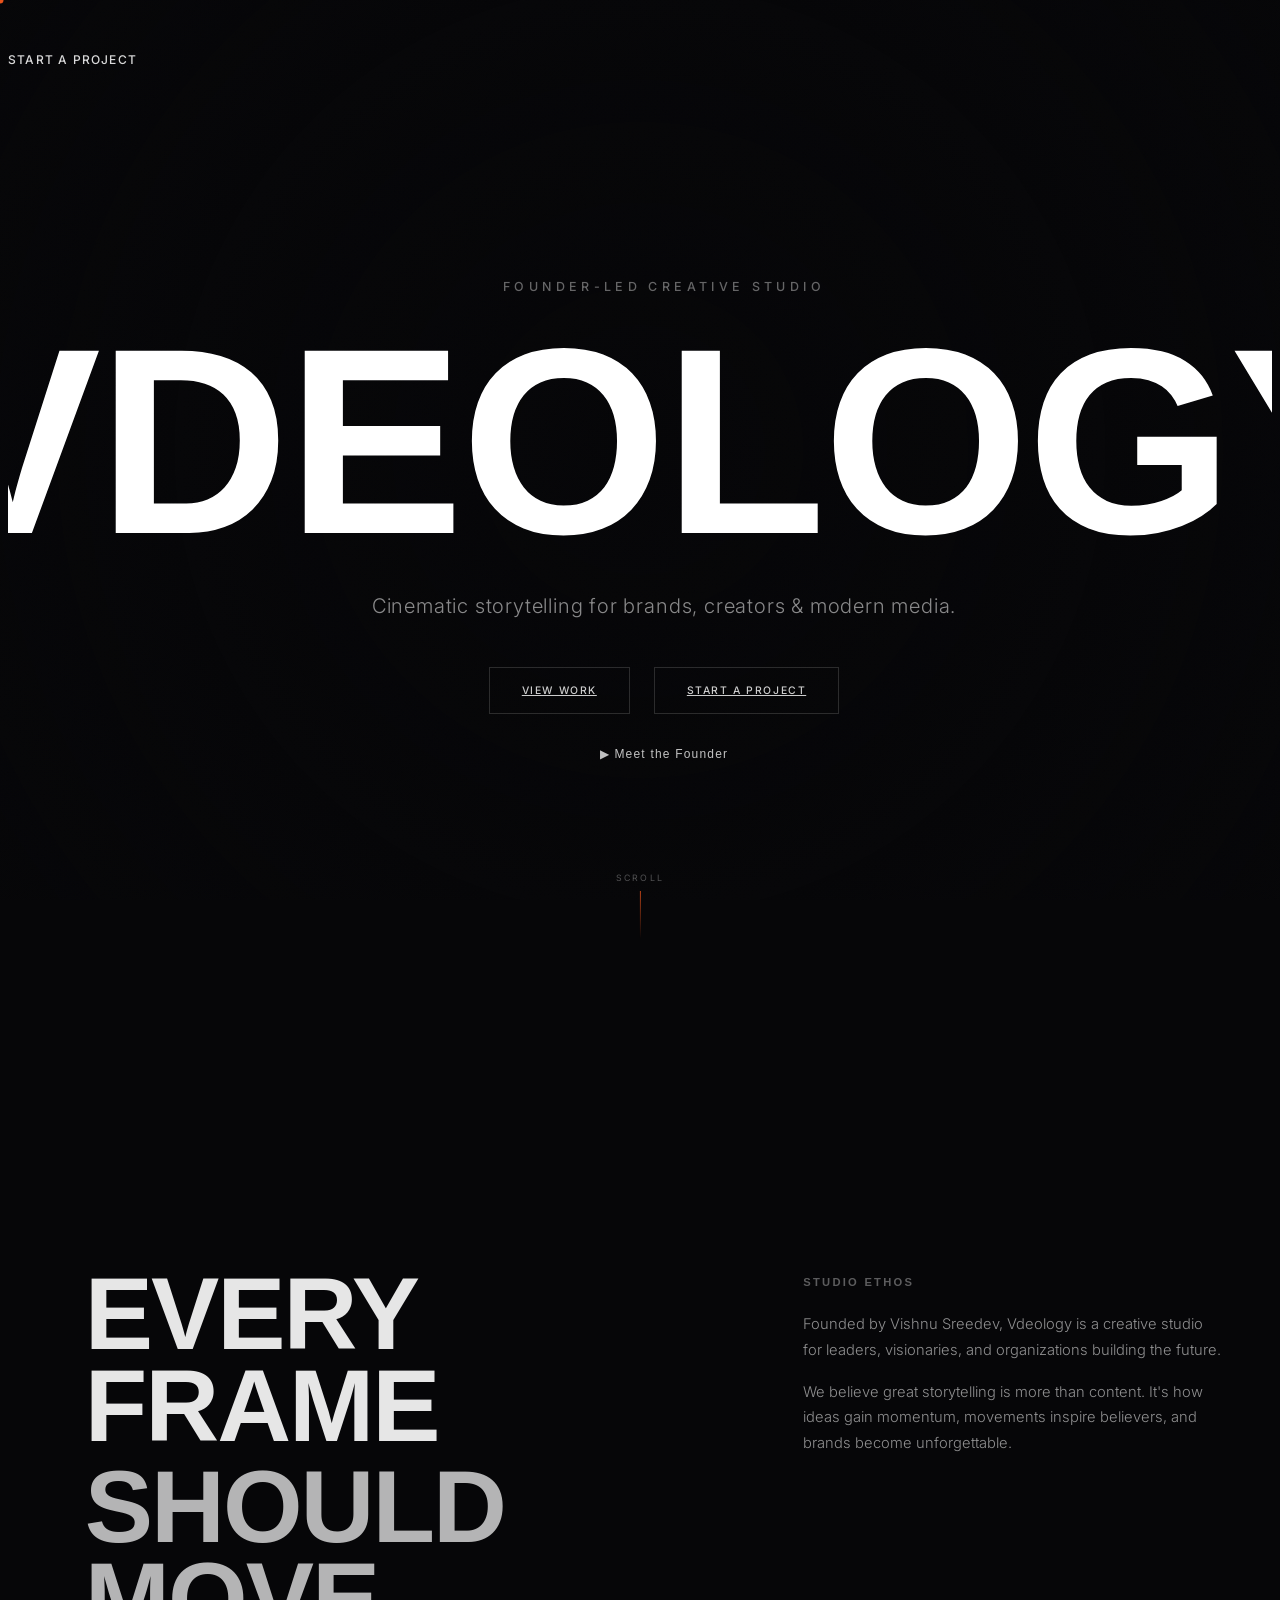
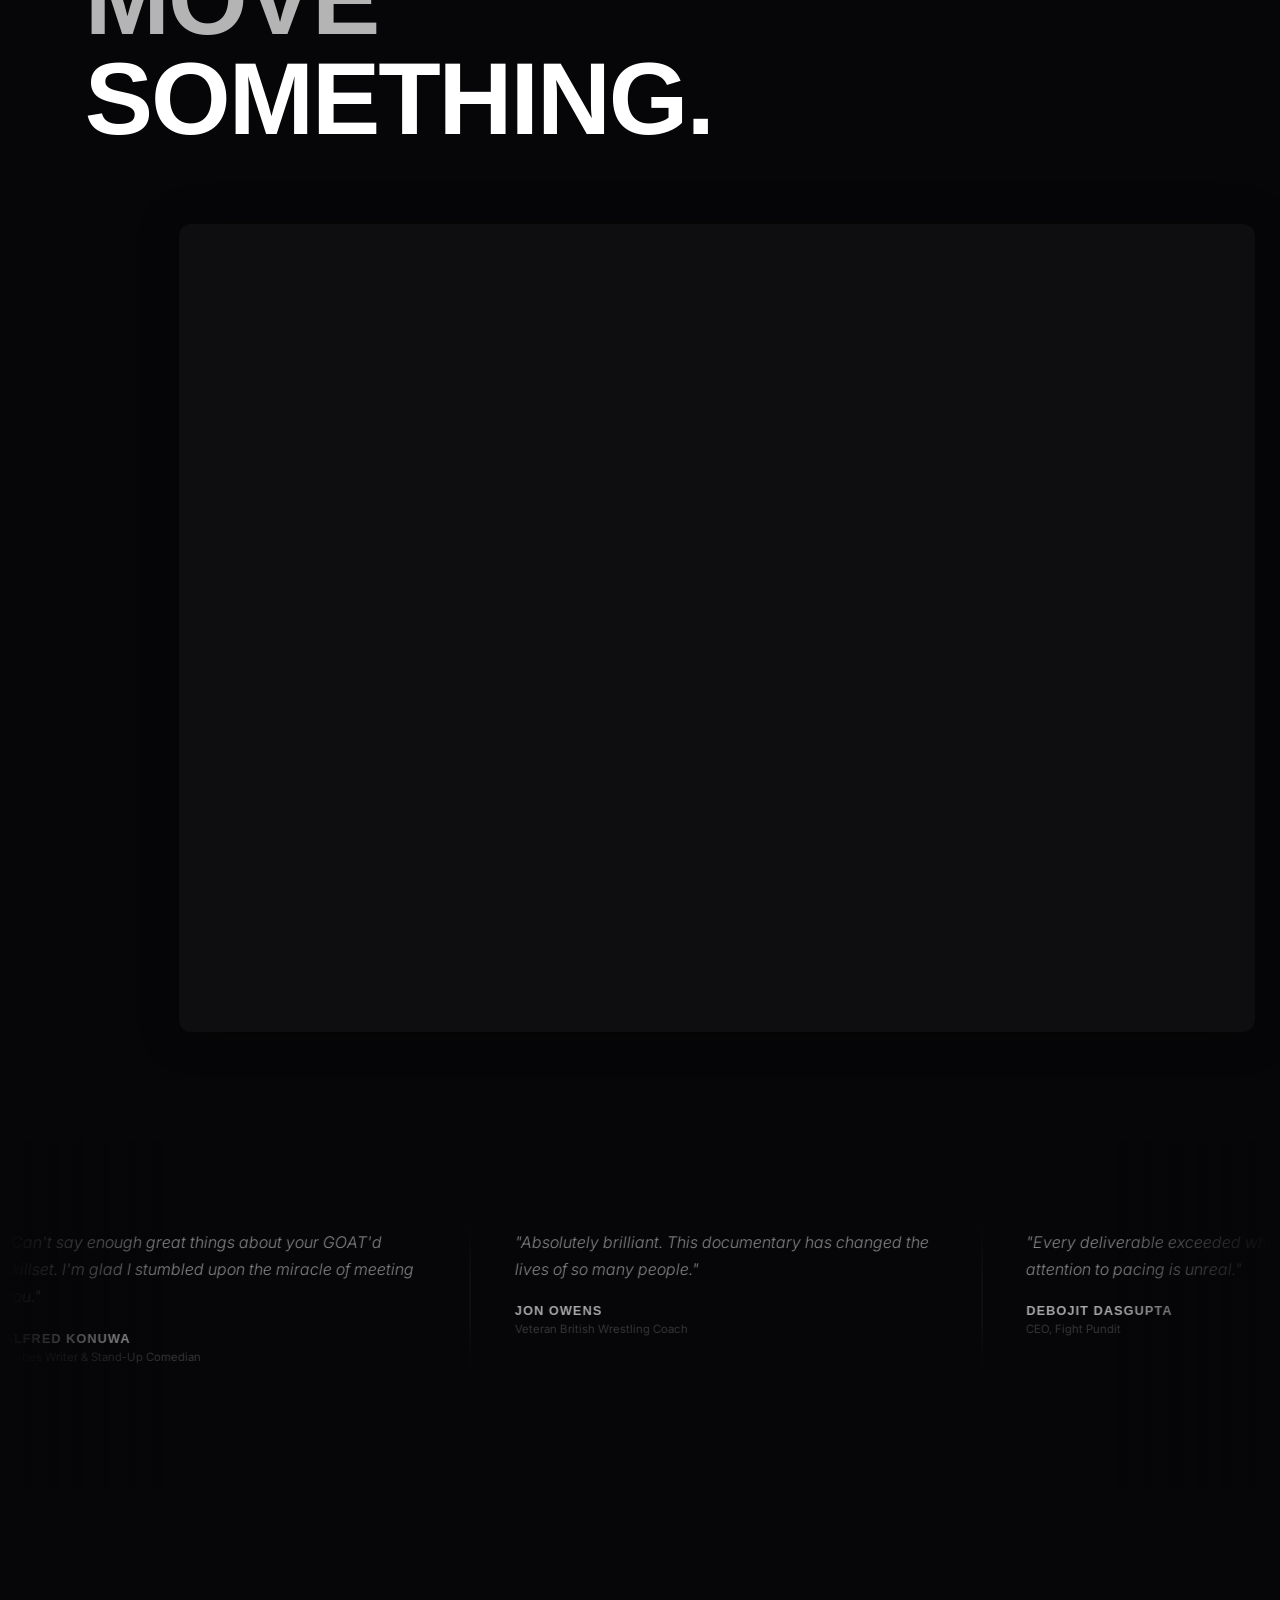
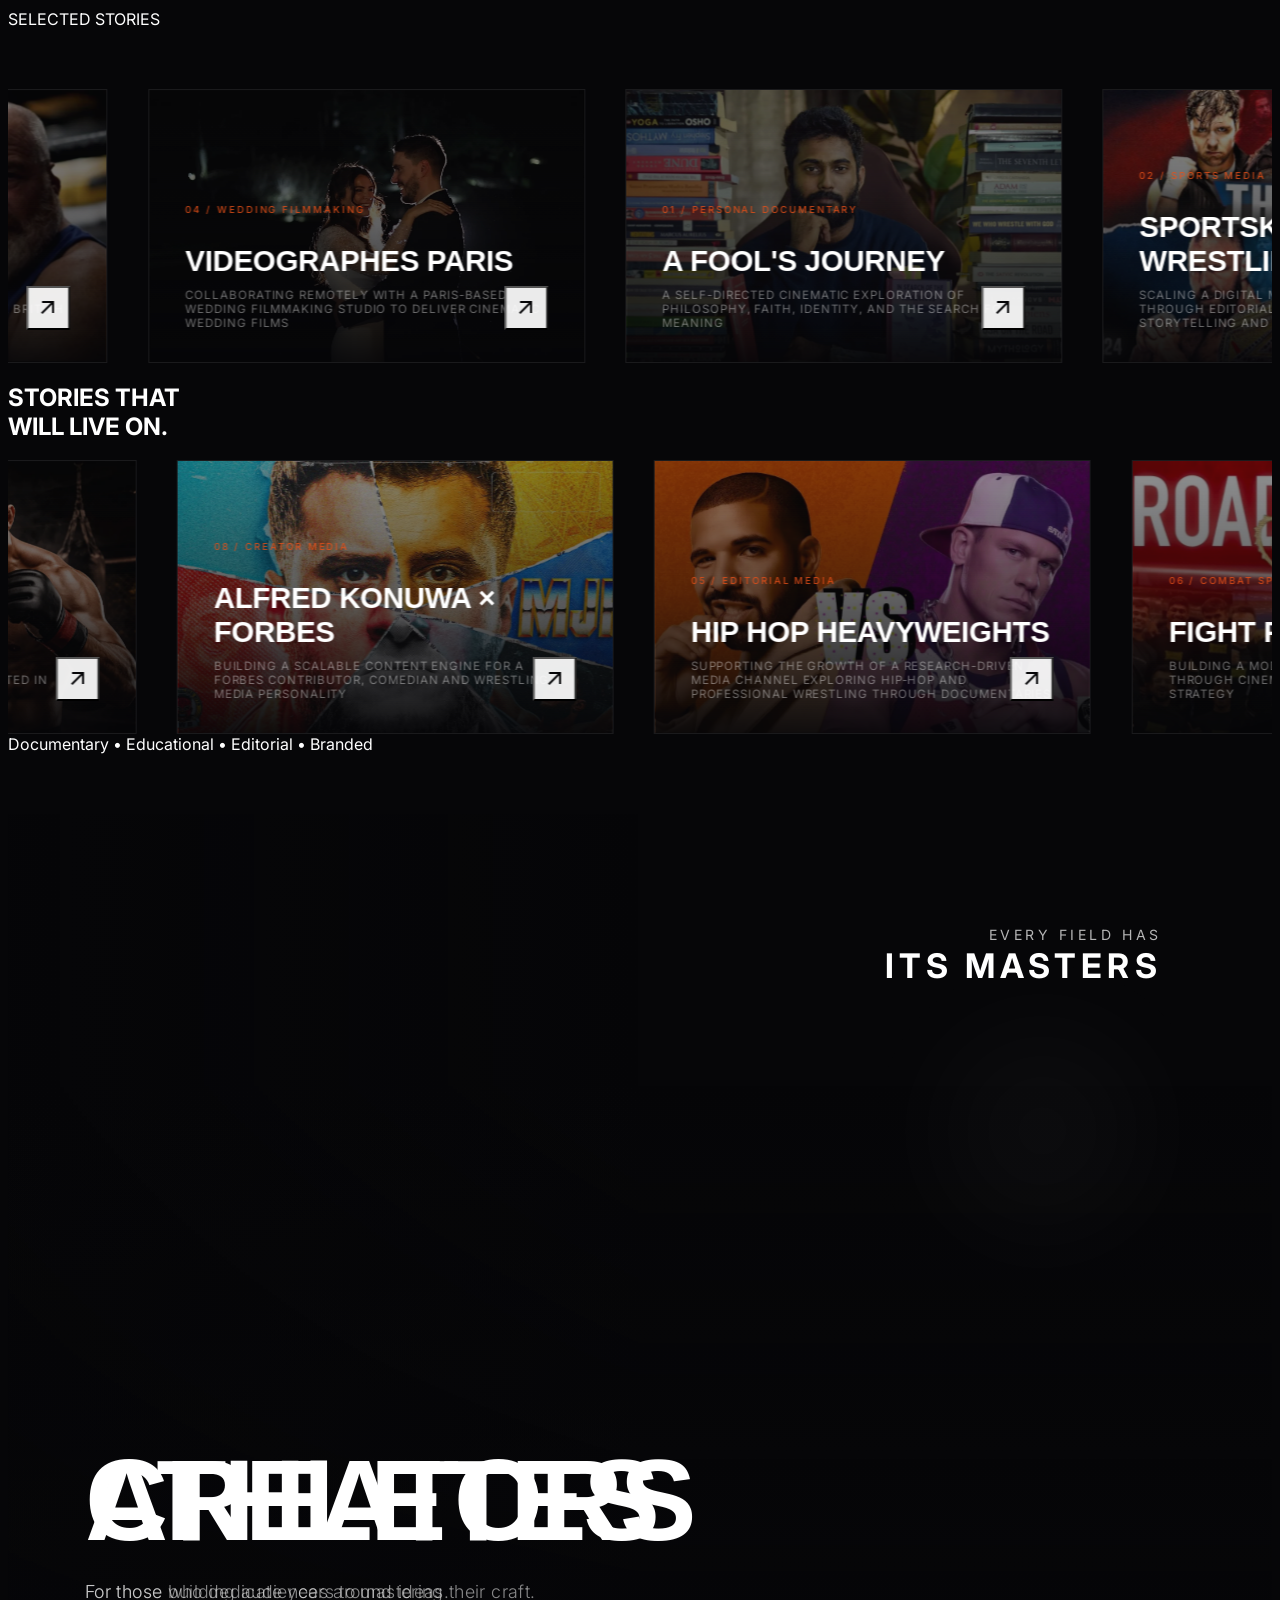
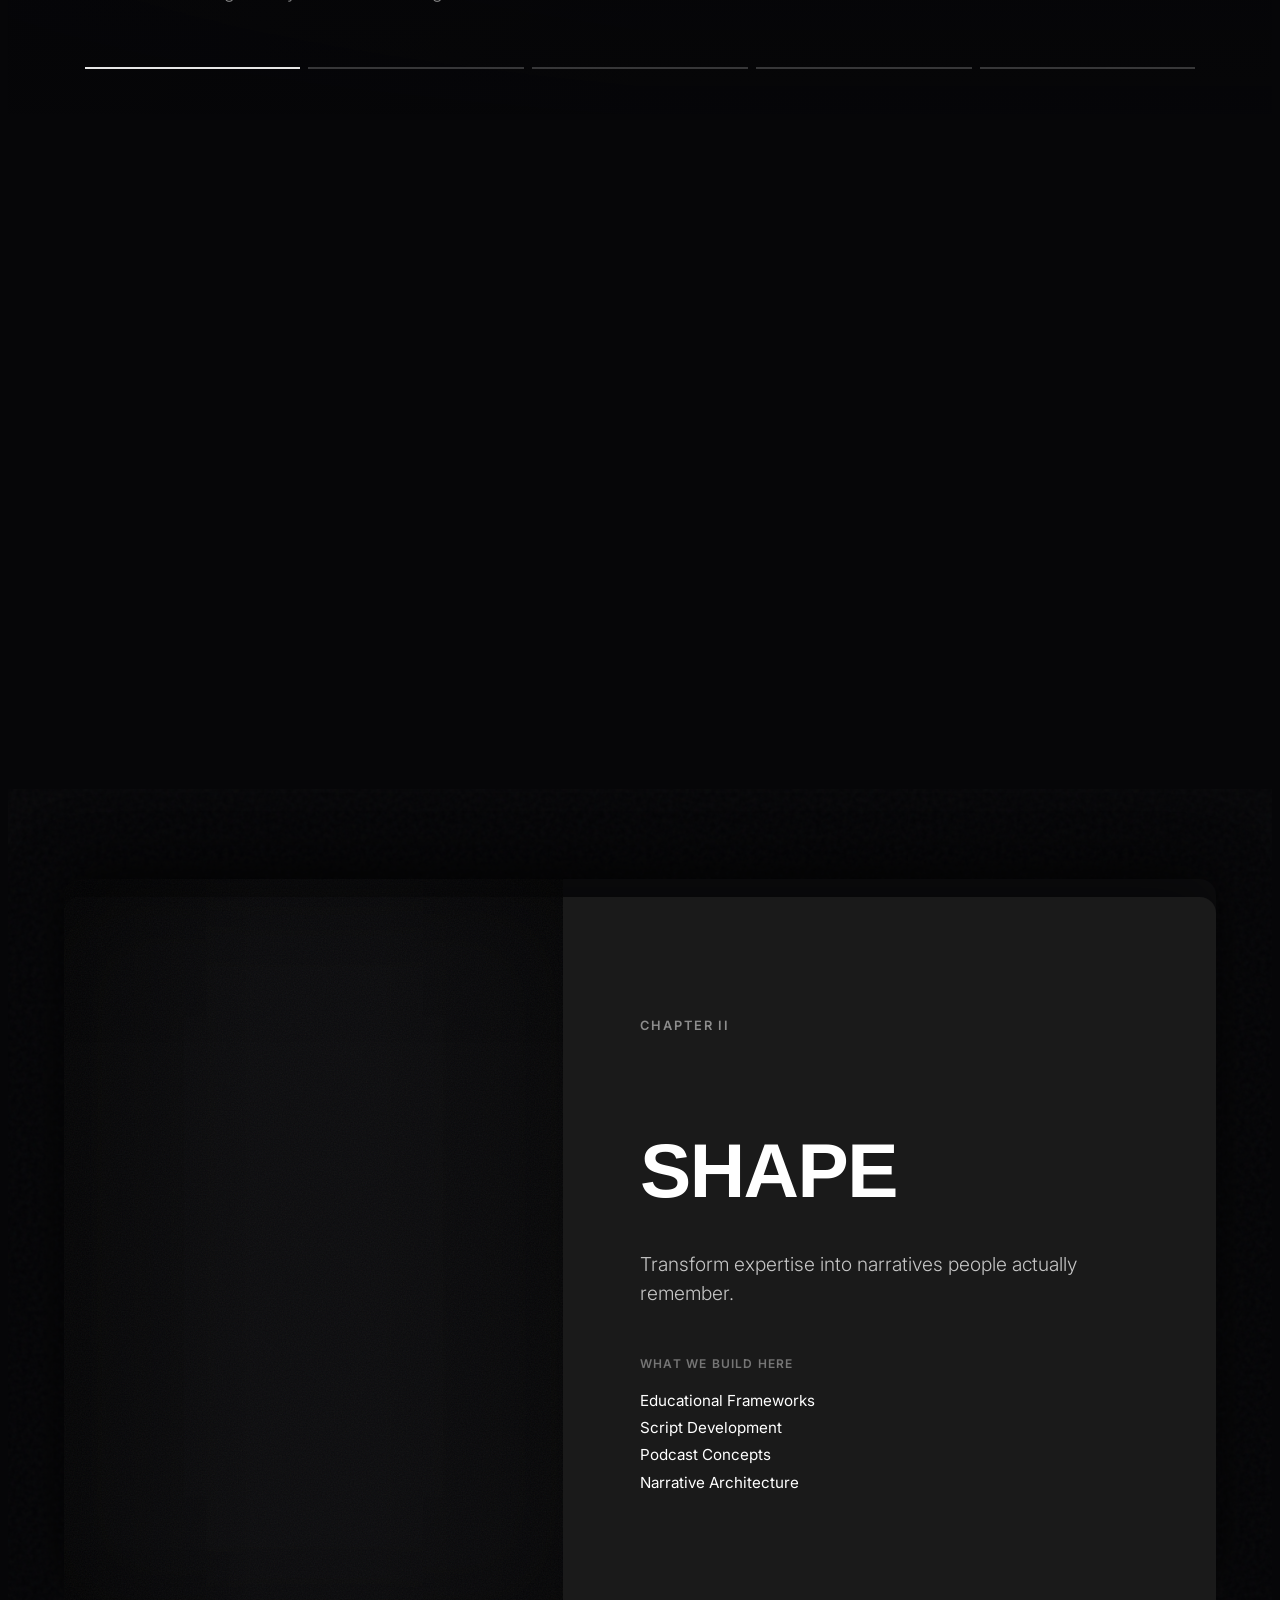
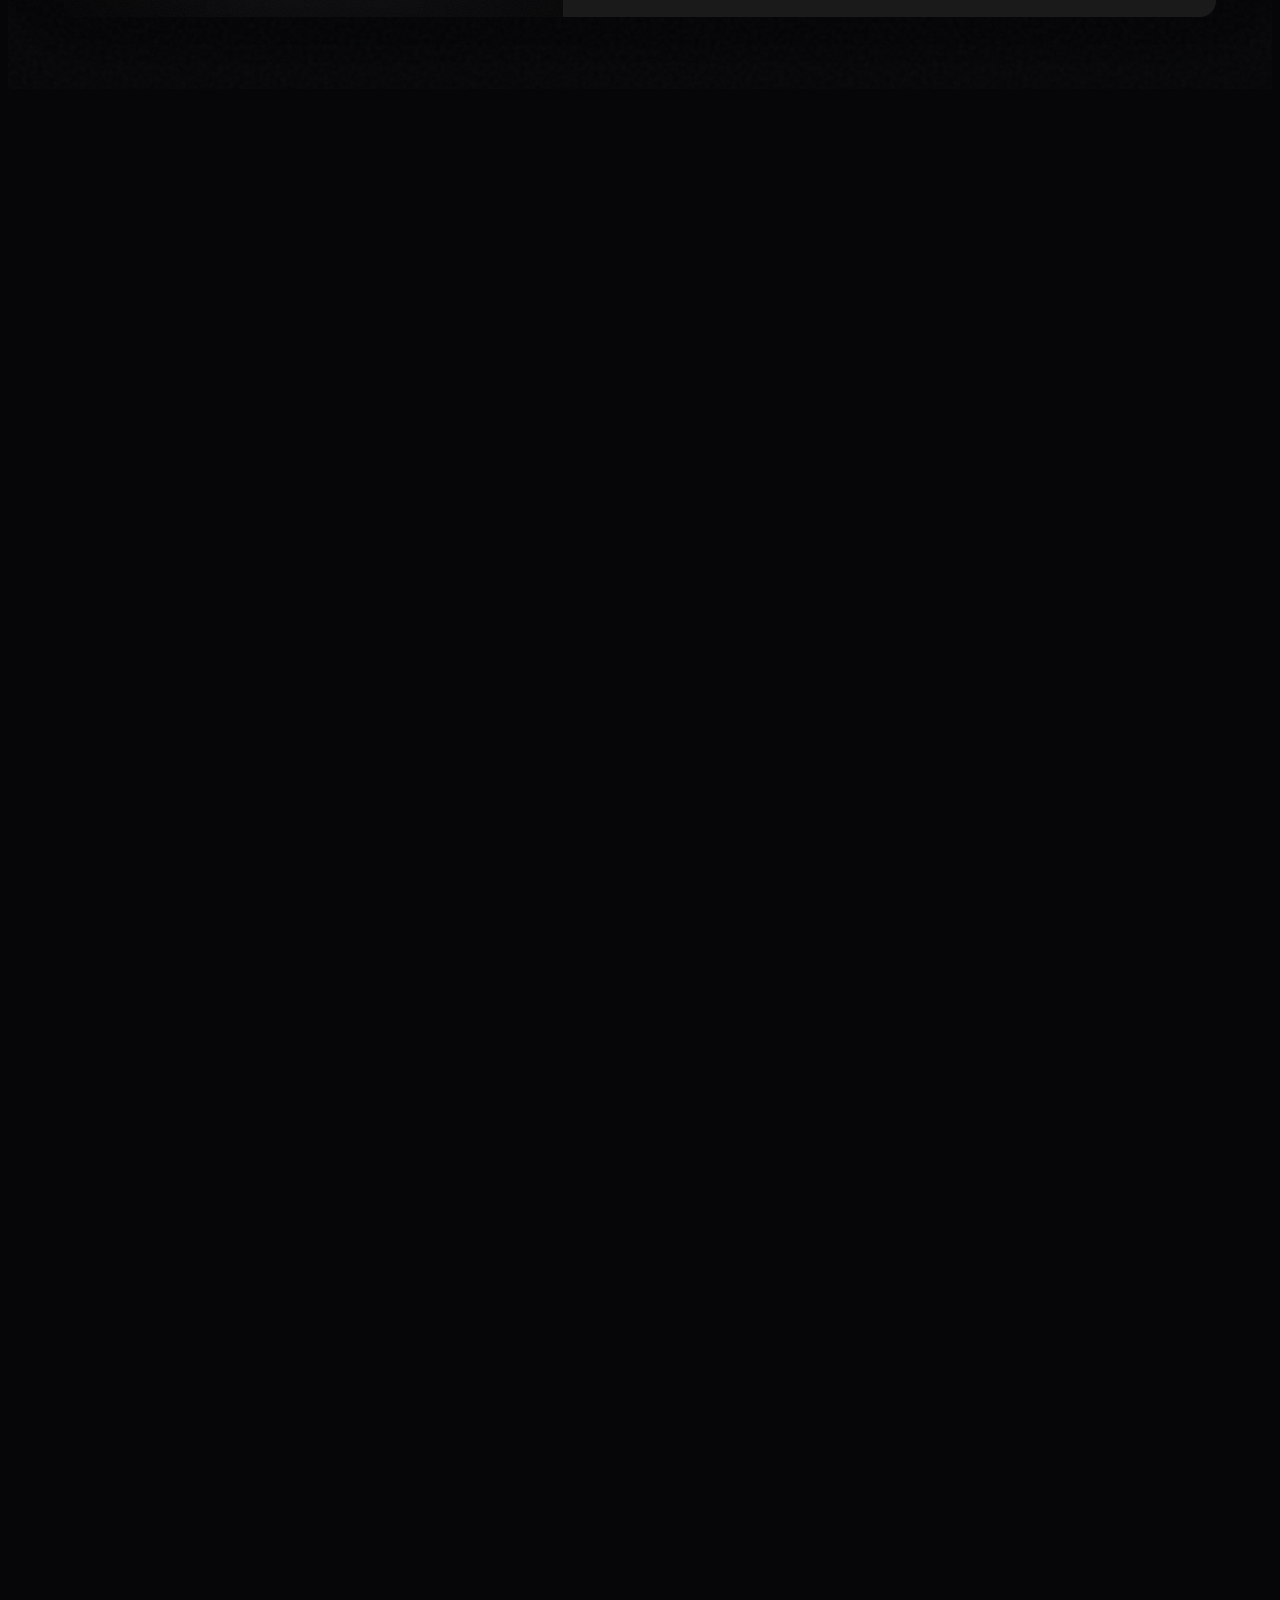
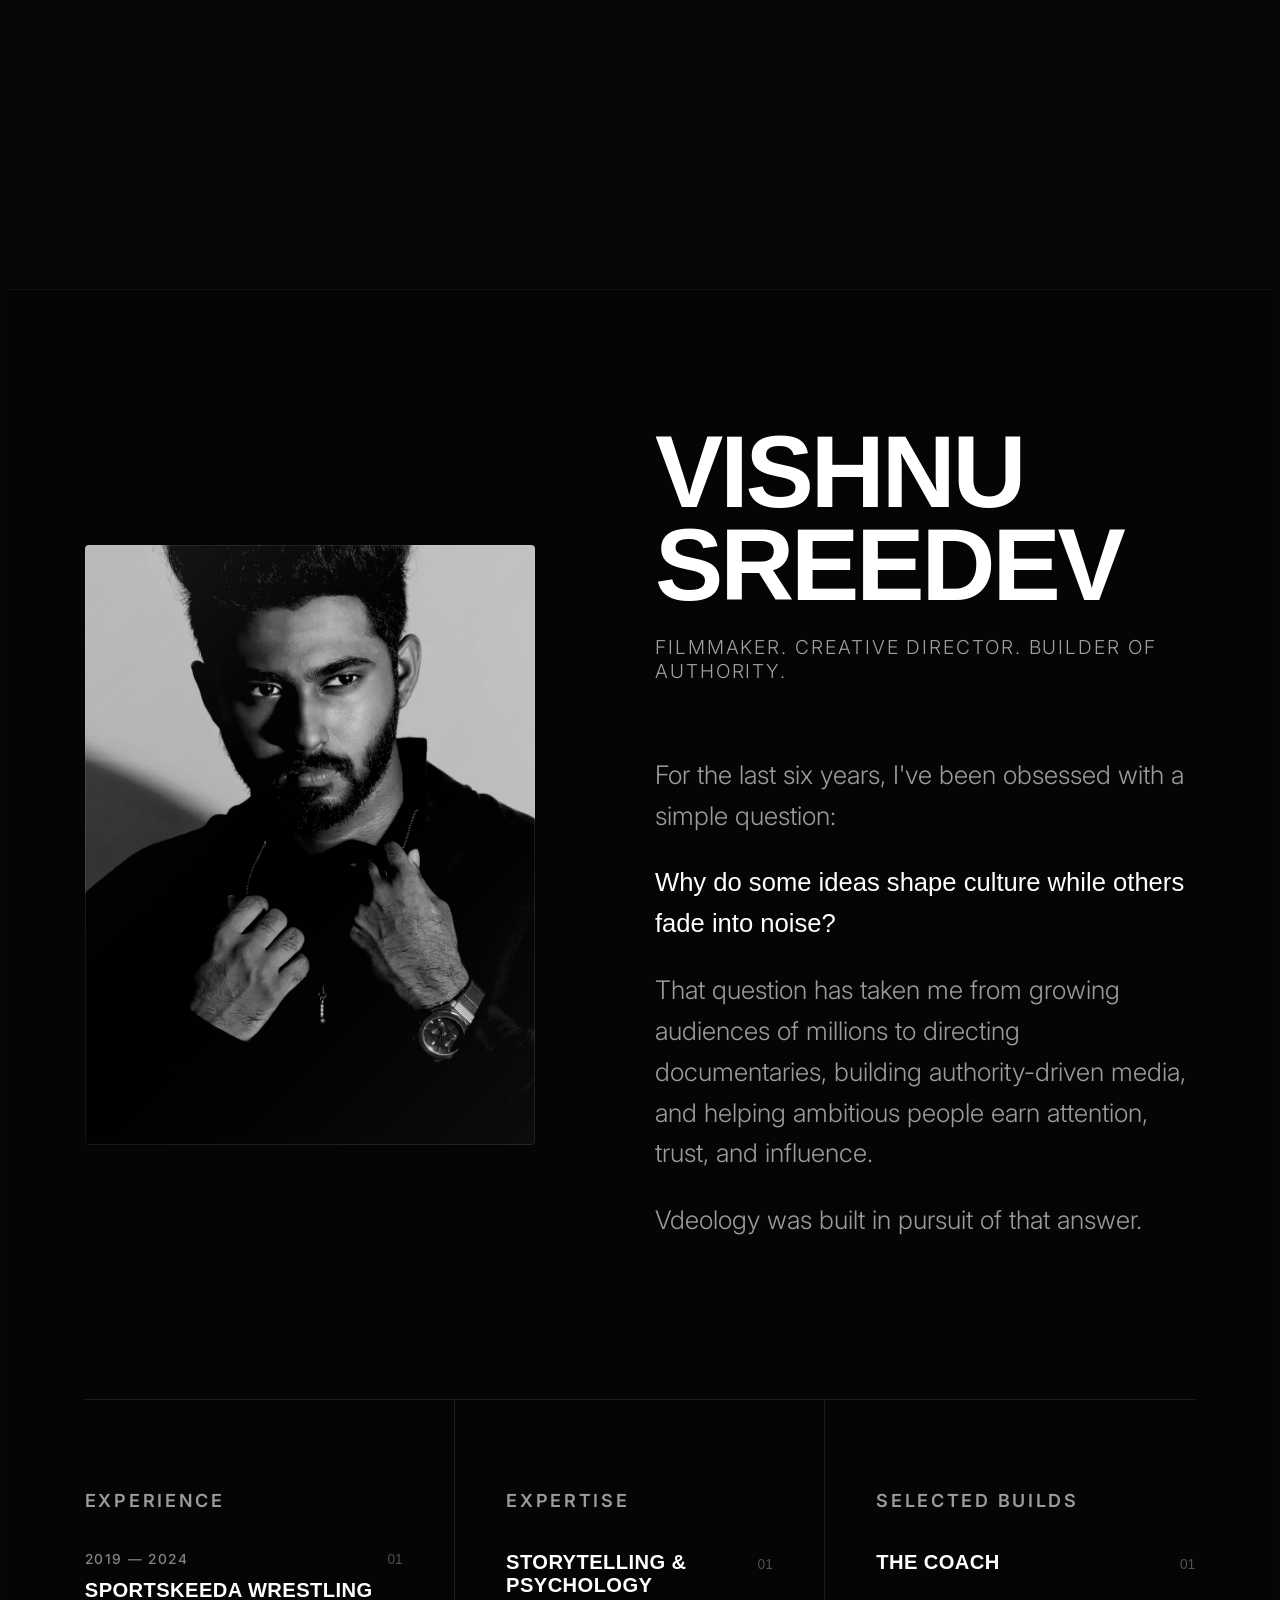
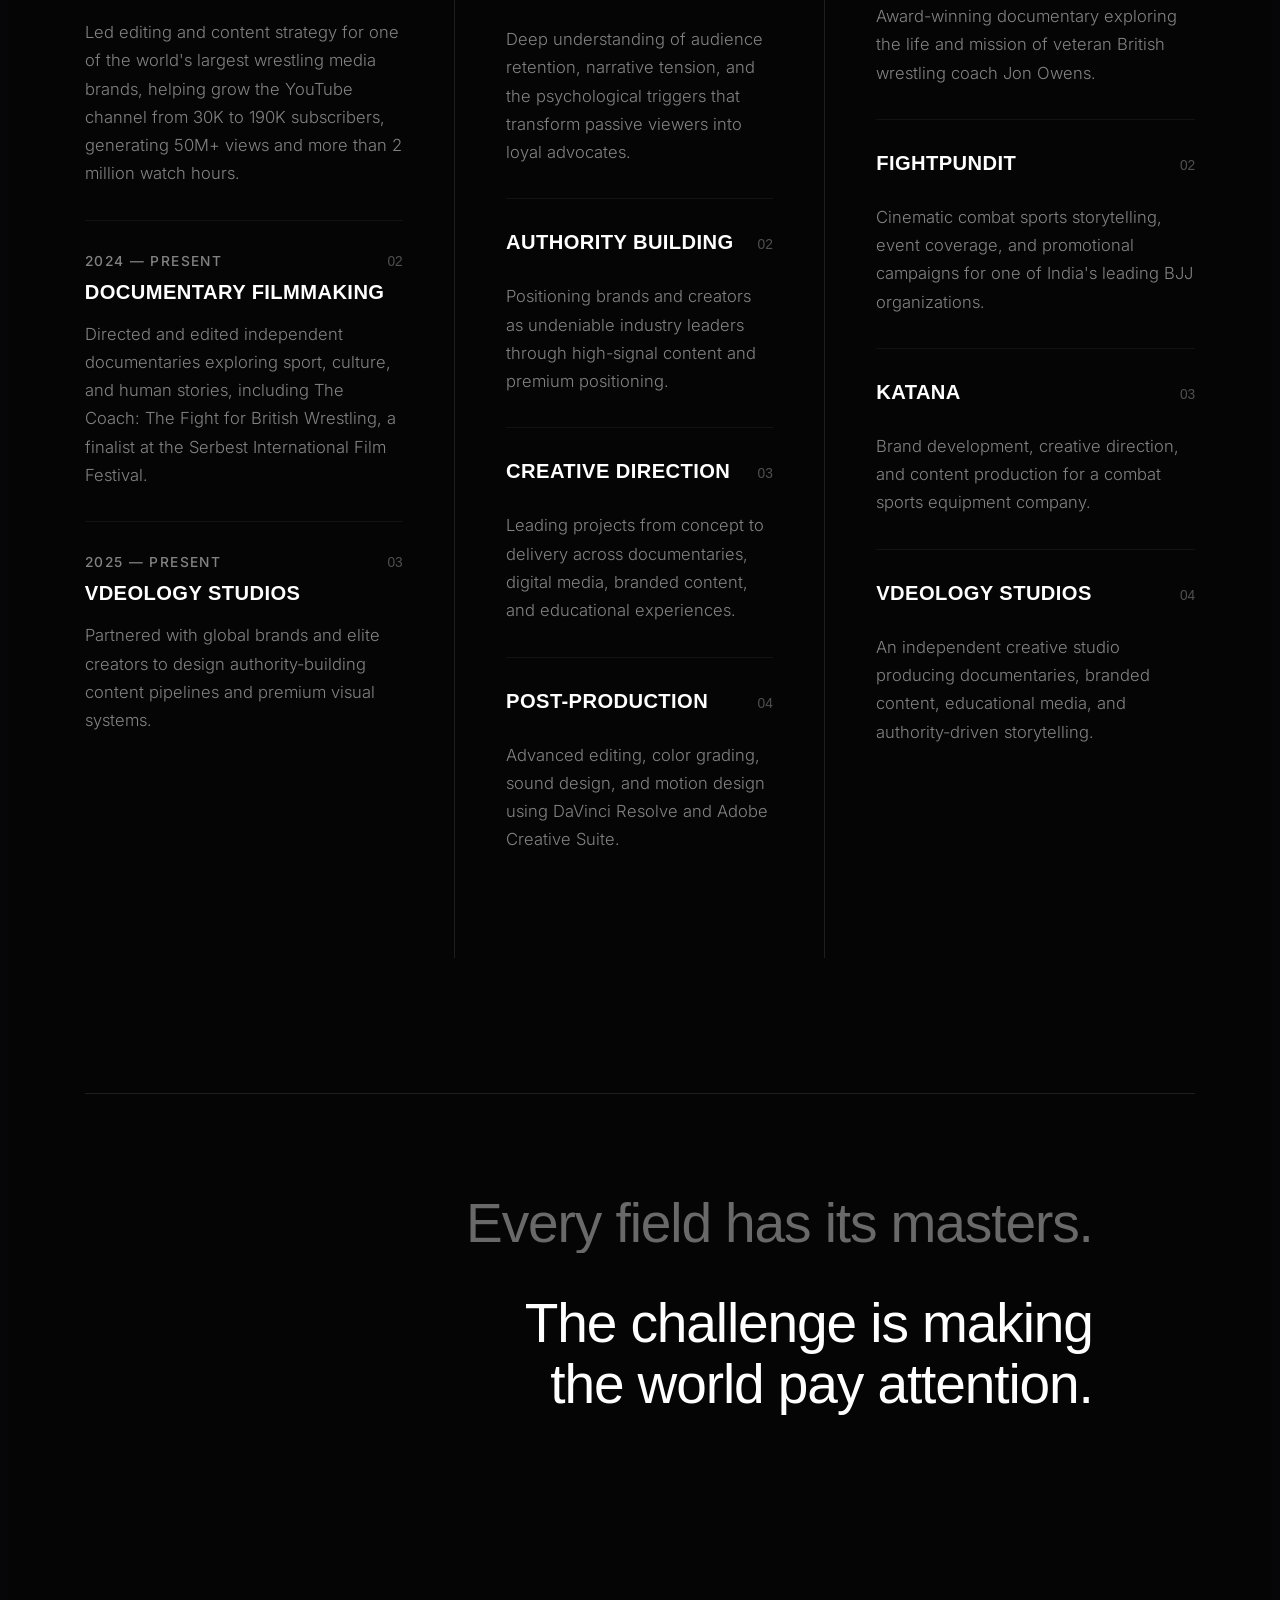
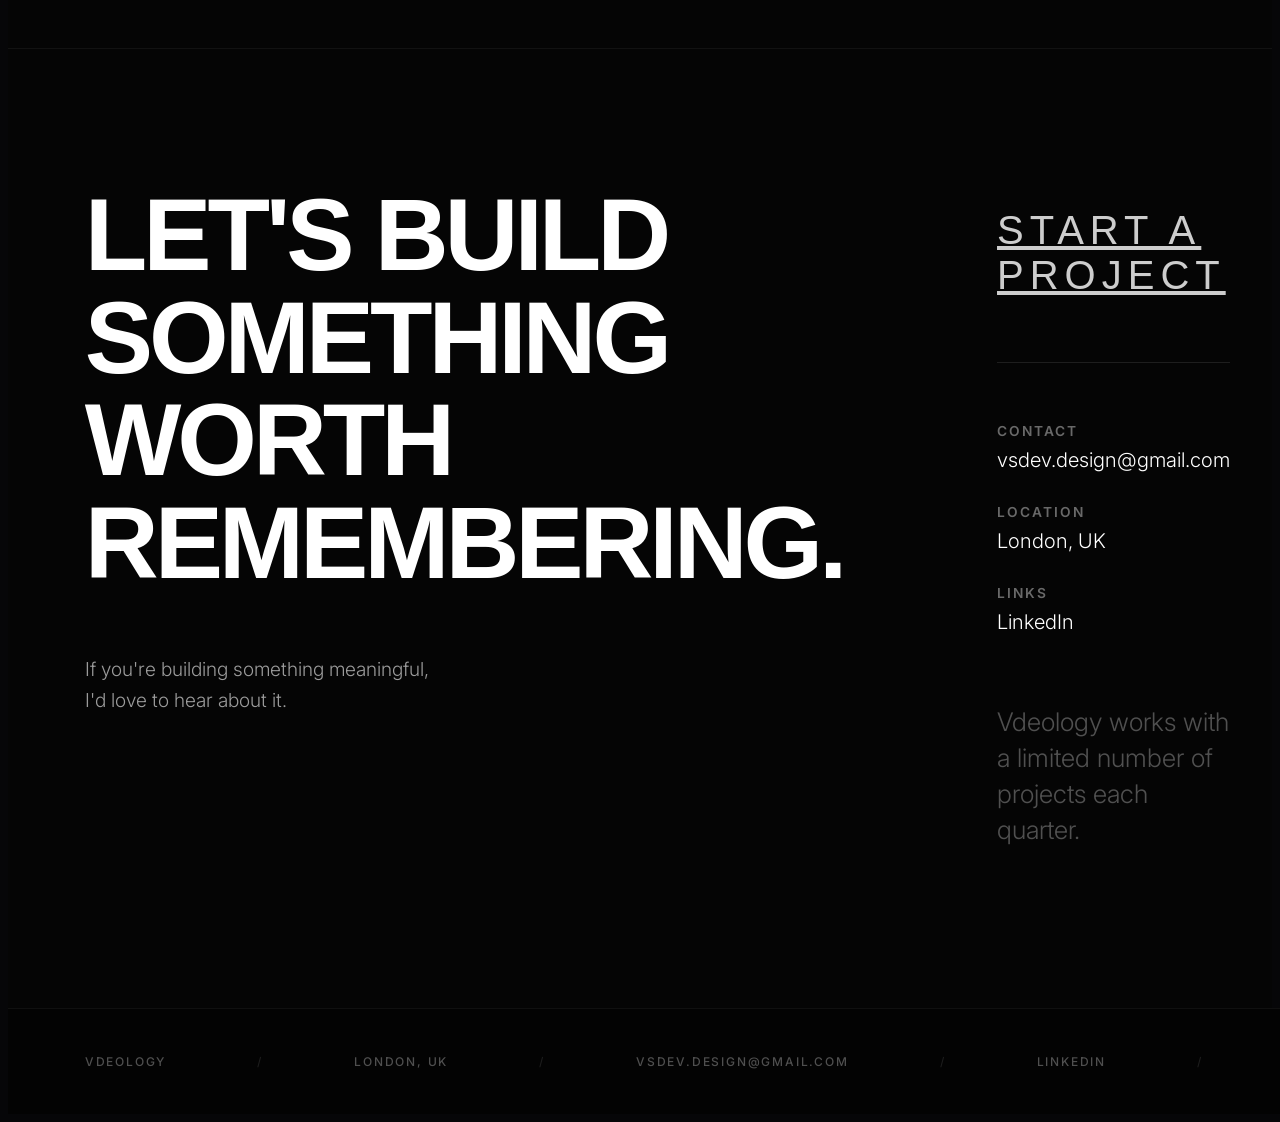
==== commit 890aedd0: "feat: image optimization and smart preload for founder video" ====
--- a/index.html
+++ b/index.html
@@ -233,7 +233,6 @@
                                 title="Founder Ethos Video"
                                 id="ethos-founder-video-el"
                                 data-src="https://player.mediadelivery.net/embed/680285/2cbed95a-0d33-4c9c-9382-8c40b4ea9987?autoplay=true&loop=true&muted=true&preload=true&responsive=true"
-                                loading="lazy"
                                 style="border:0;position:absolute;top:0;left:0;width:100%;height:100%;"
                                 allow="accelerometer;gyroscope;autoplay;encrypted-media;picture-in-picture;fullscreen;"
                                 allowfullscreen="true"
@@ -767,7 +766,10 @@
             <!-- Hero / Intro -->
             <div class="story-hero">
                 <div class="story-portrait-wrapper cine-founder-portrait">
-                    <img class="story-portrait" src="images/founder-portrait.jpg" alt="Vishnu Sreedhar - Founder" />
+                    <picture style="display: contents;">
+                        <source type="image/webp" srcset="images/founder-portrait.webp">
+                        <img class="story-portrait" src="images/founder-portrait.jpg" alt="Vishnu Sreedhar - Founder" width="1080" height="1349" />
+                    </picture>
                     <!-- Dedicated museum glass overlay layer -->
                     <div class="story-glass-overlay"></div>
                 </div>
@@ -975,8 +977,12 @@
             <!-- Hero Video/Media Area -->
             <div class="project-panel-media-hero">
                 <iframe title="Project Panel Video Hero" loading="lazy" id="project-panel-video-hero" class="project-panel-video" src="" frameborder="0" allow="autoplay; fullscreen; picture-in-picture" allowfullscreen style="width:100%; height:100%; position:absolute; top:0; left:0; border:none;"></iframe>
-                <!-- Image-only hero (e.g. KATANA) -->
-                <img id="project-panel-img-hero" class="project-panel-hero-img" src="" alt="" style="display:none;" />
+                <div class="project-panel-hero" id="project-panel-hero">
+                    <picture style="display: contents;">
+                        <source type="image/webp" id="project-panel-source-hero" srcset="">
+                        <img id="project-panel-img-hero" class="project-panel-hero-img" src="" alt="" style="display:none;" />
+                    </picture>
+                </div>
                 <!-- Play overlay -->
                 <div class="video-play-overlay" id="video-play-overlay" onclick="playHeroVideo()" style="display:none;">
                     <div class="video-play-btn">
@@ -1015,7 +1021,10 @@
                         <span class="project-panel-section-label">Overview</span>
                         <!-- Optional Profile Image -->
                         <div class="project-panel-profile" id="project-panel-profile" style="display:none;">
-                            <img id="project-panel-profile-img" src="" alt="" />
+                            <picture style="display: contents;">
+                                <source type="image/webp" id="project-panel-source-profile" srcset="">
+                                <img id="project-panel-profile-img" src="" alt="" />
+                            </picture>
                         </div>
                         <p class="project-panel-desc overview" id="project-panel-brief"></p>
                     </div>
--- a/css/main.css
+++ b/css/main.css
@@ -2388,6 +2388,12 @@
 .ethos-founder-video {
     position: relative;
     width: 100%;
+    opacity: 0;
+    transition: opacity 0.35s ease;
+}
+
+.ethos-founder-video.is-ready {
+    opacity: 1;
 }
 
 /* Editorial media frame — 4:3 aspect ratio */
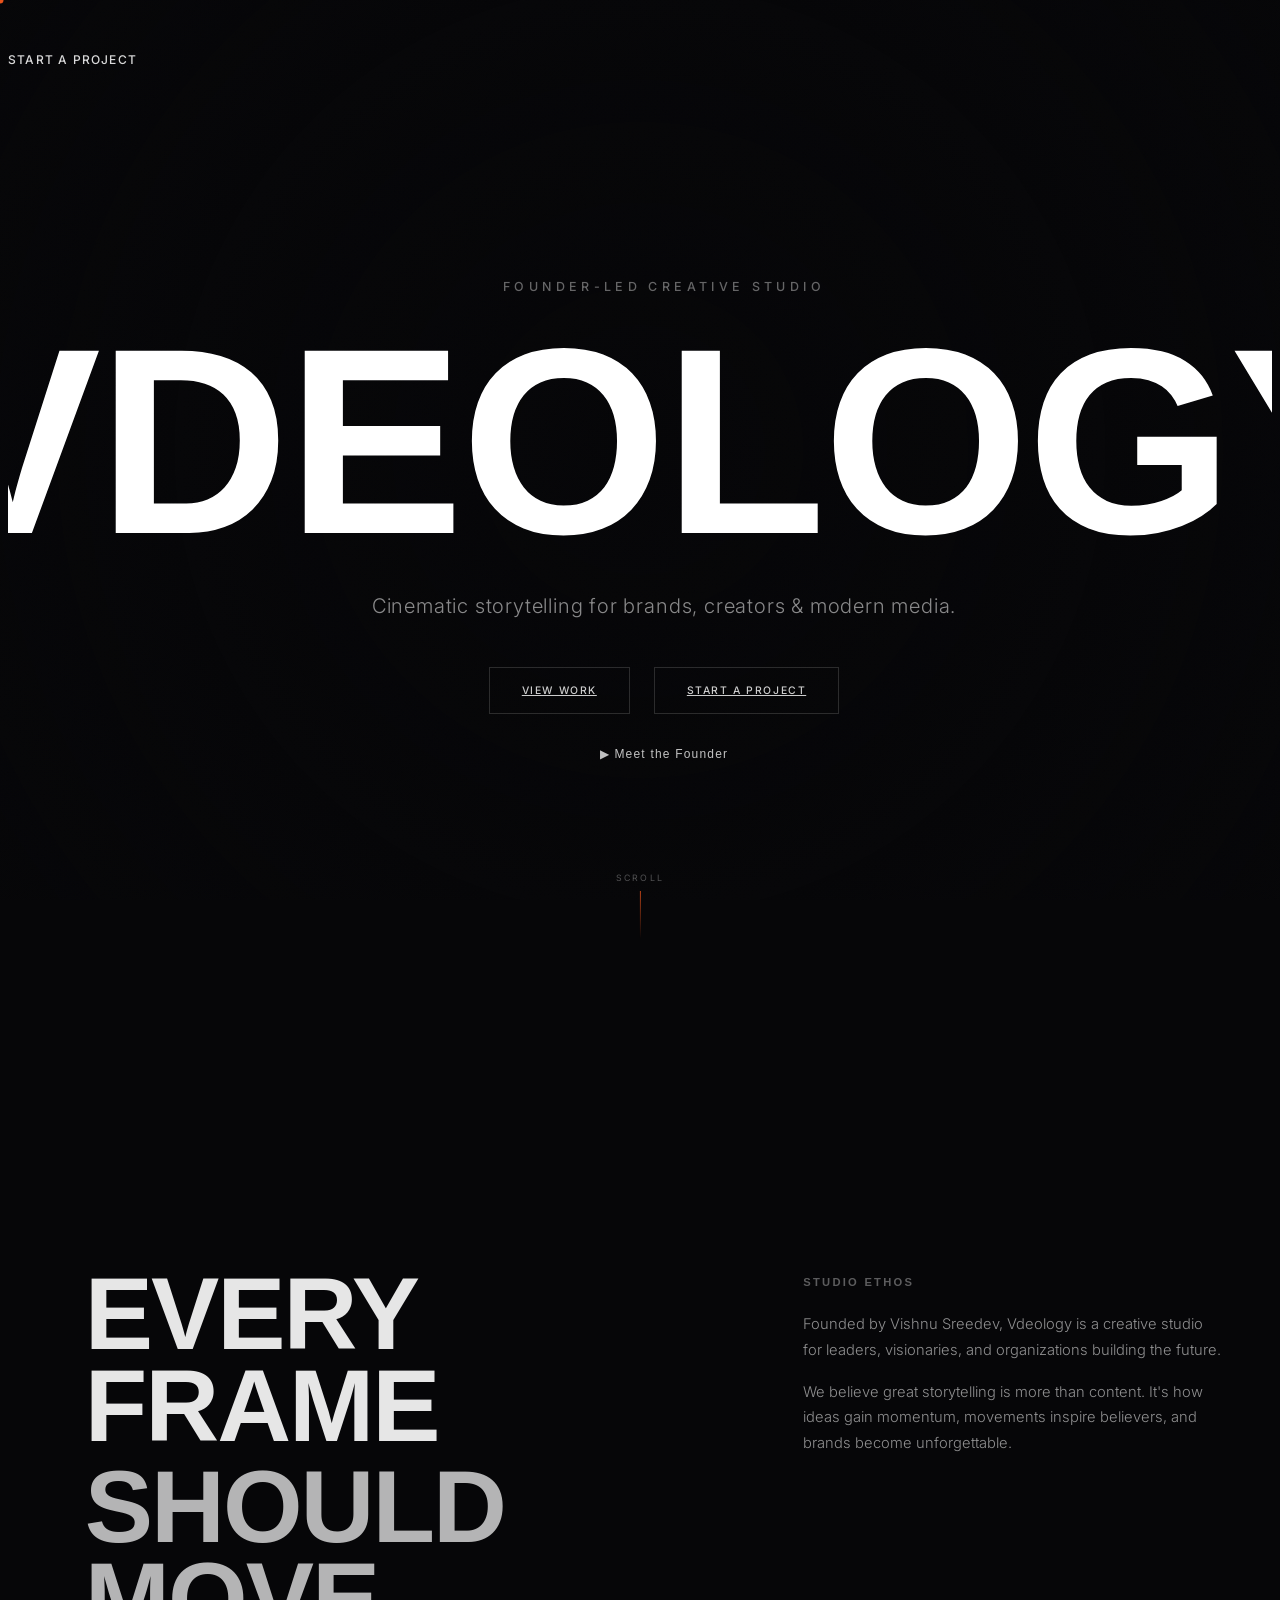
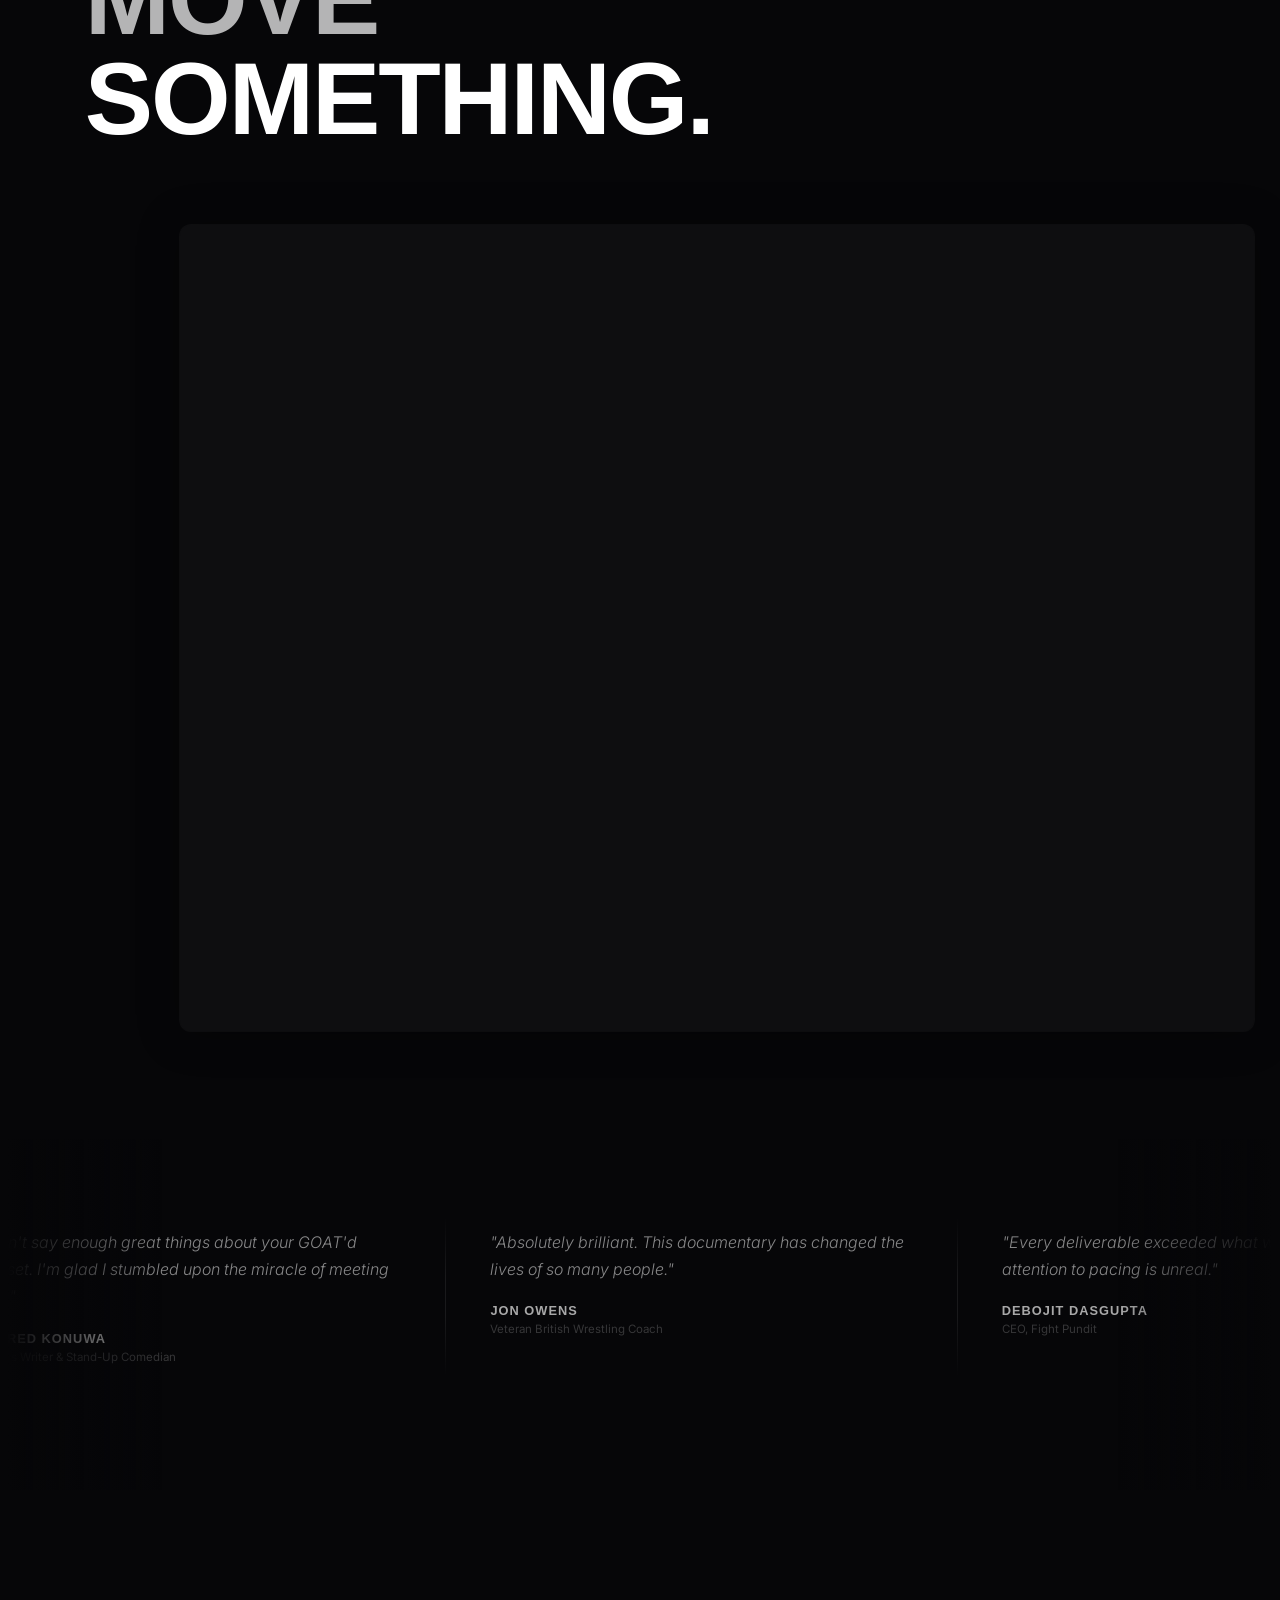
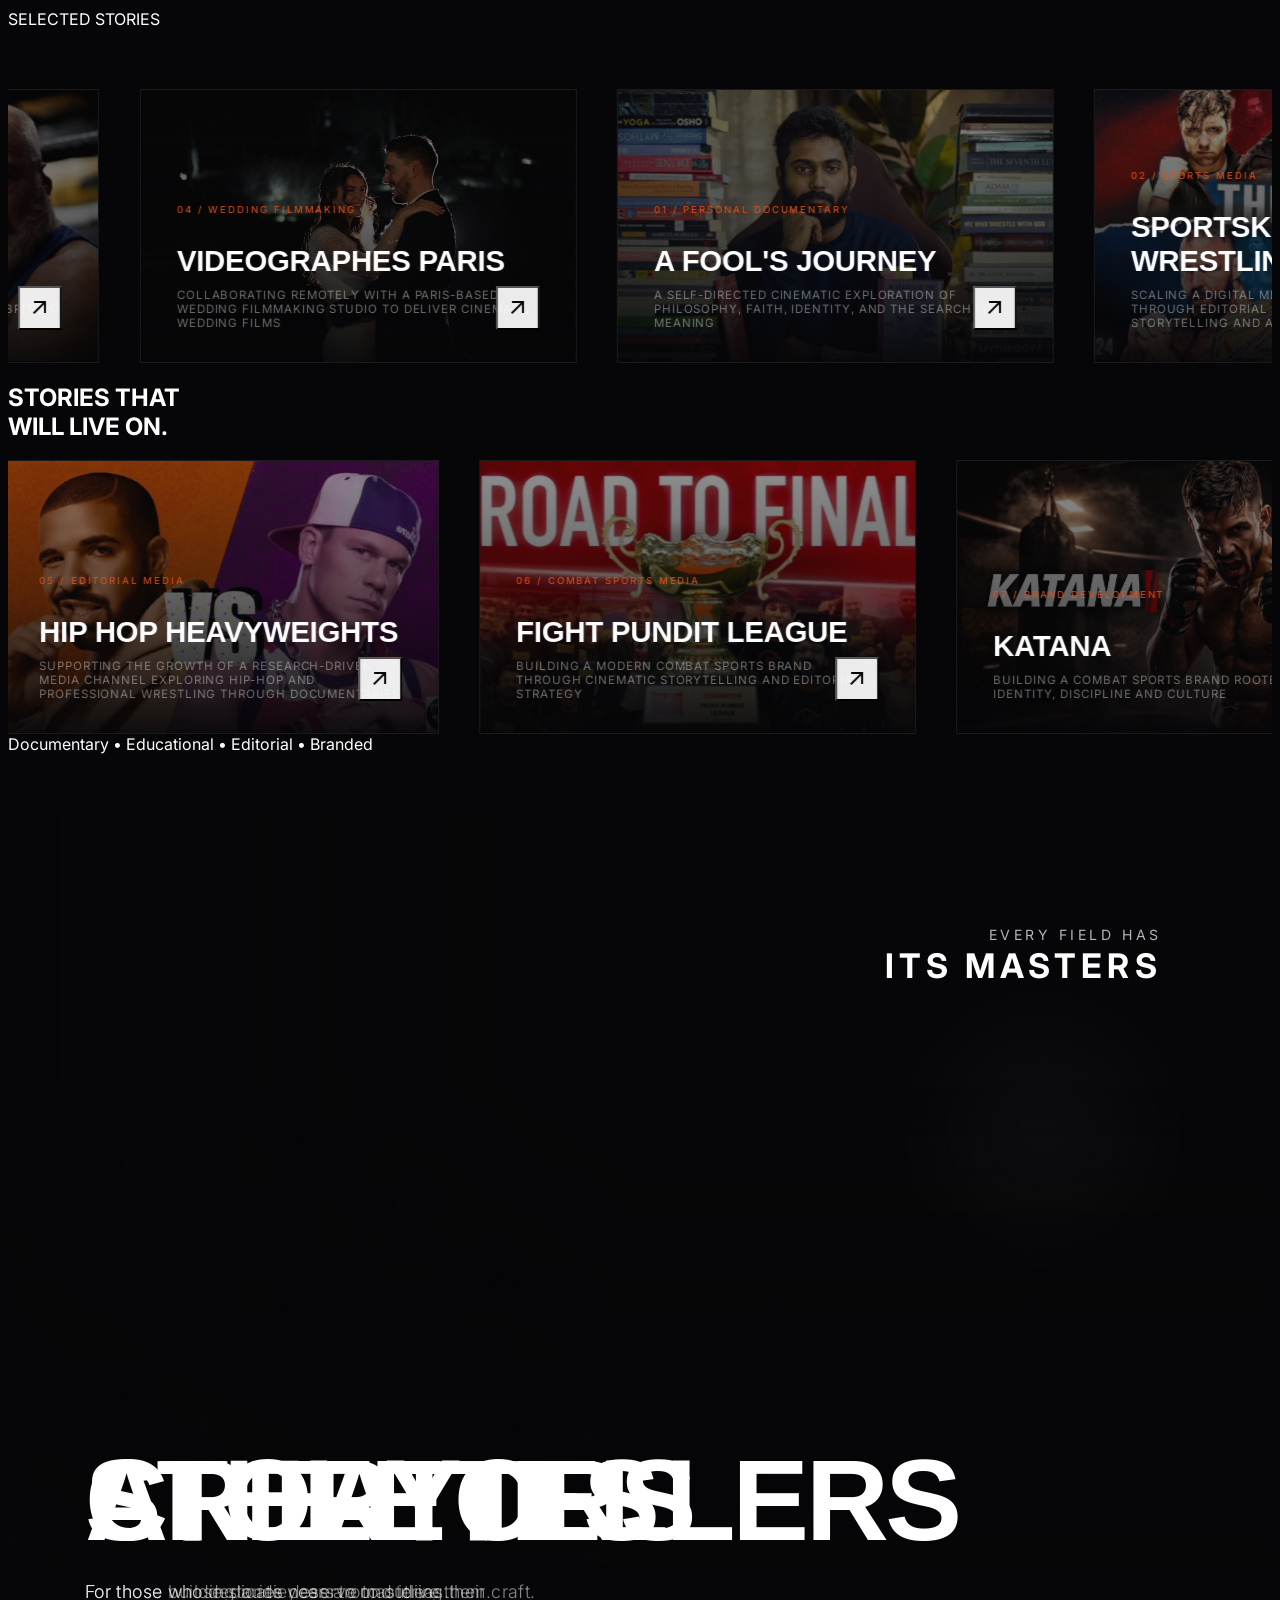
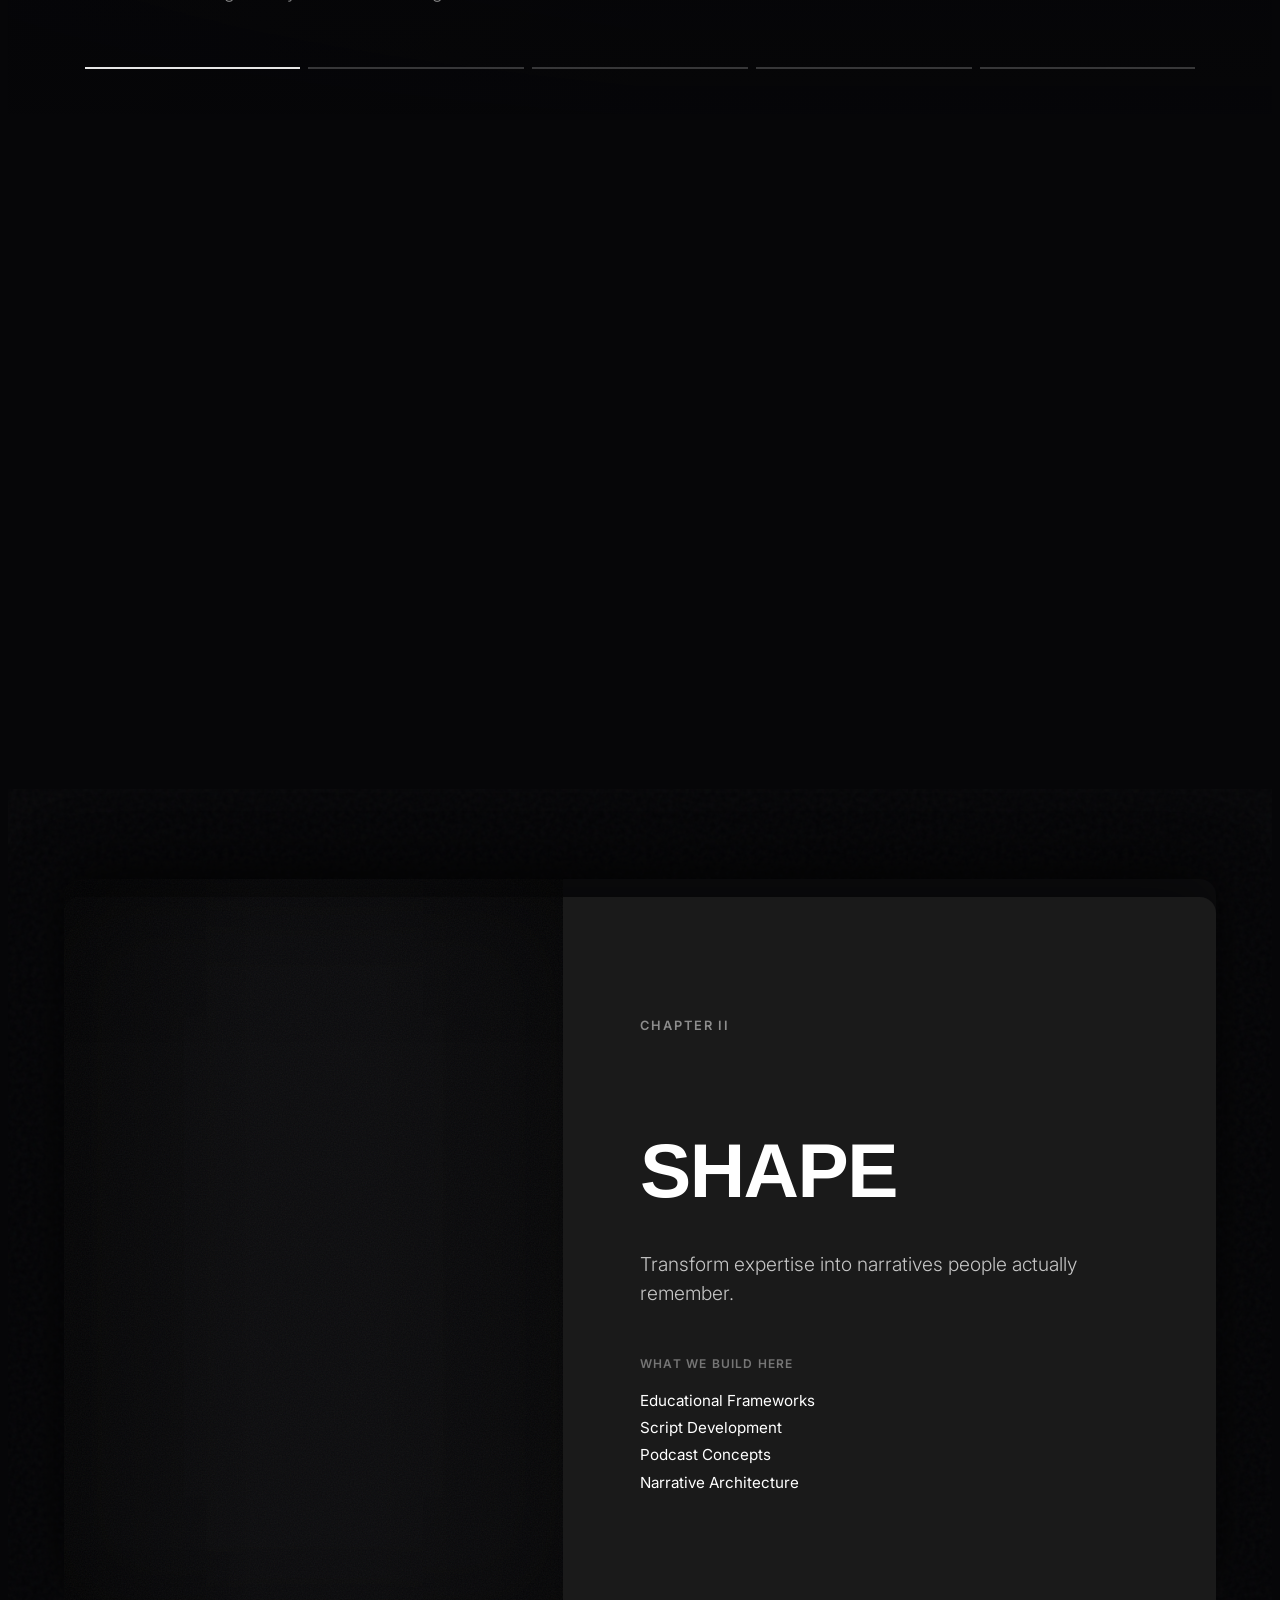
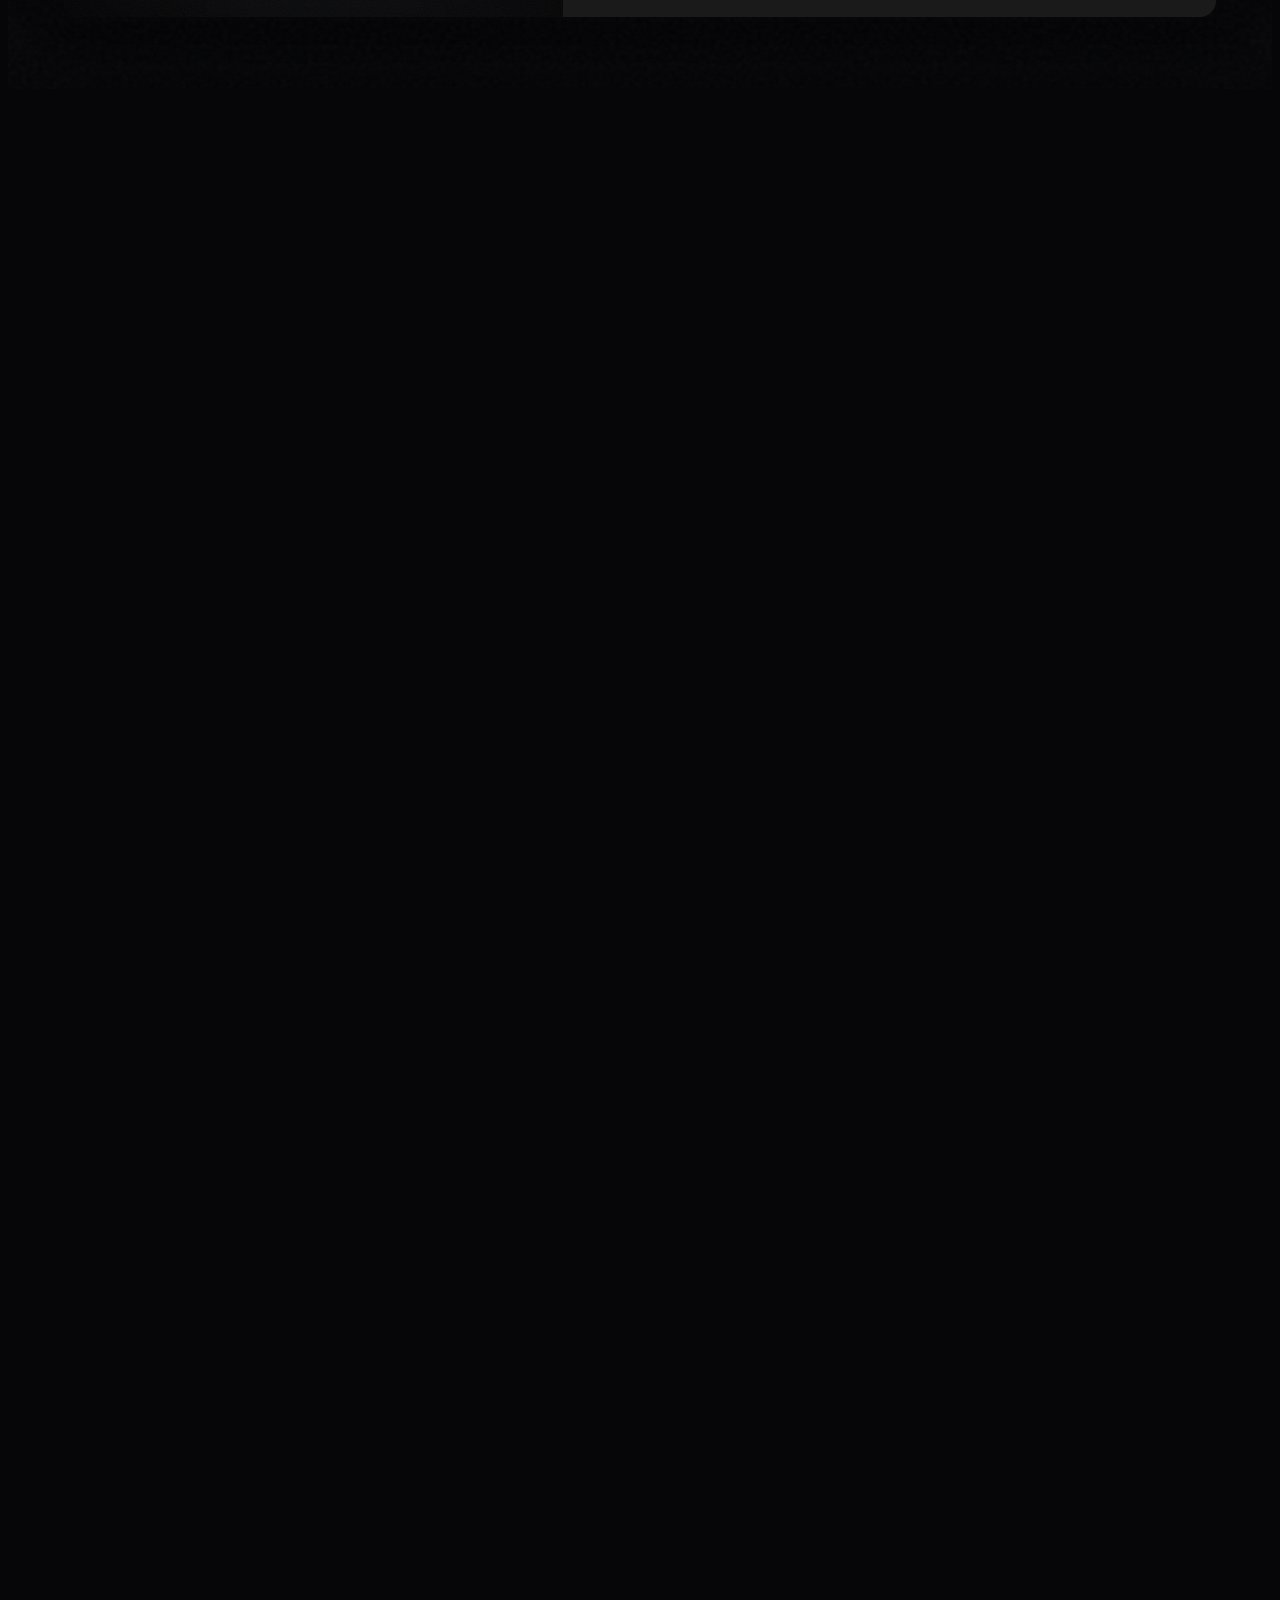
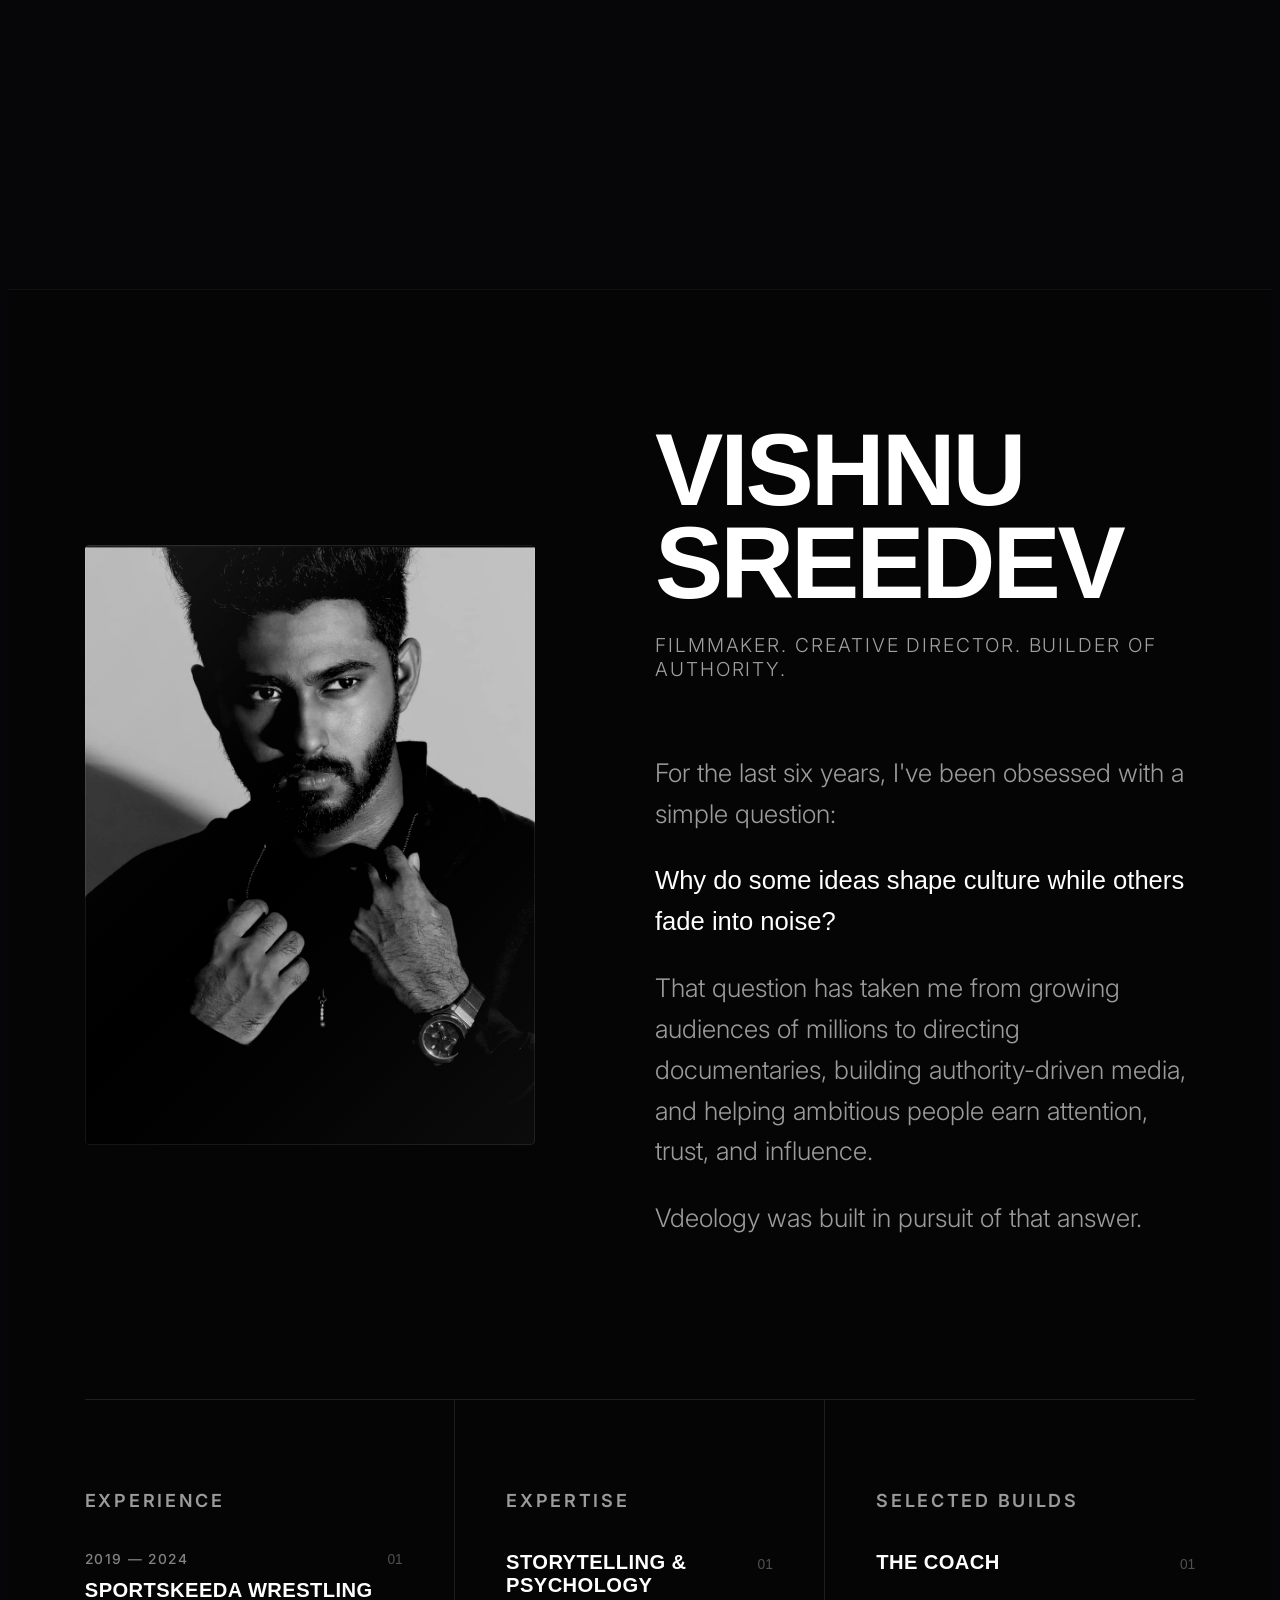
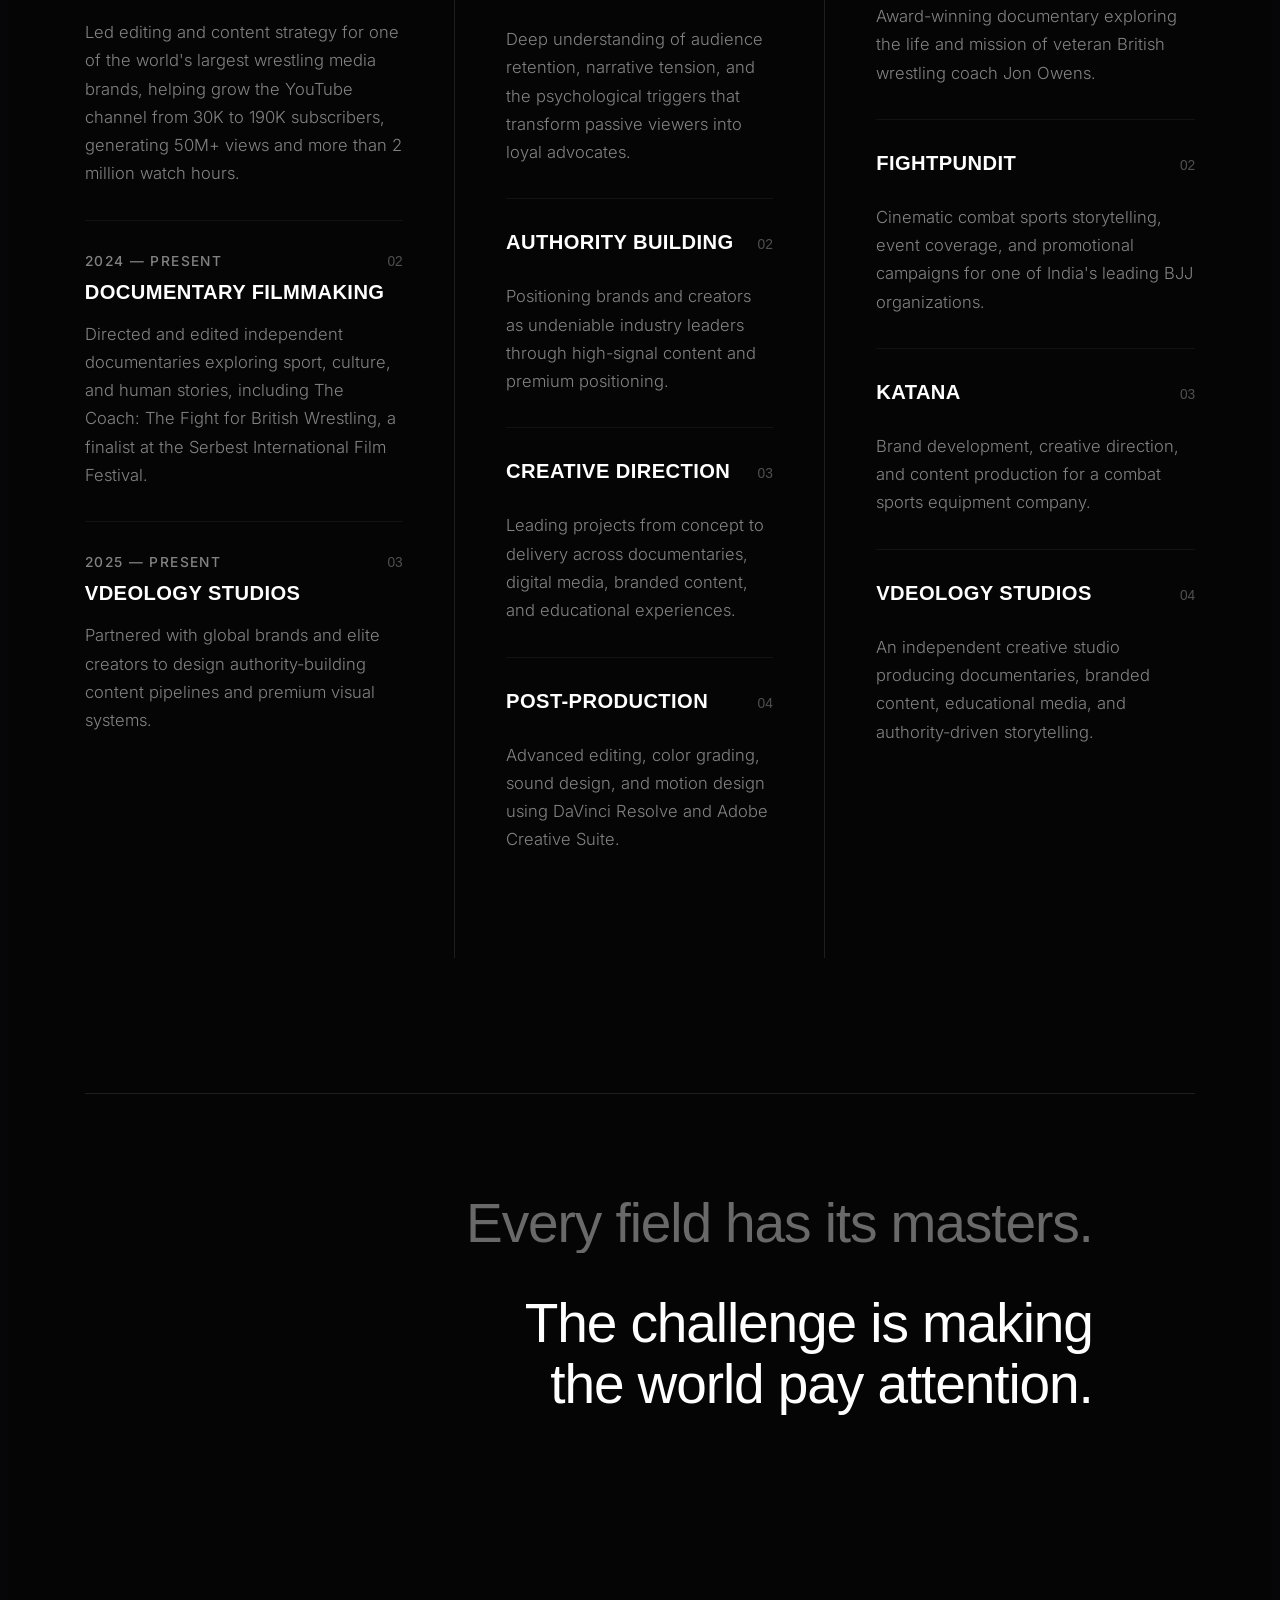
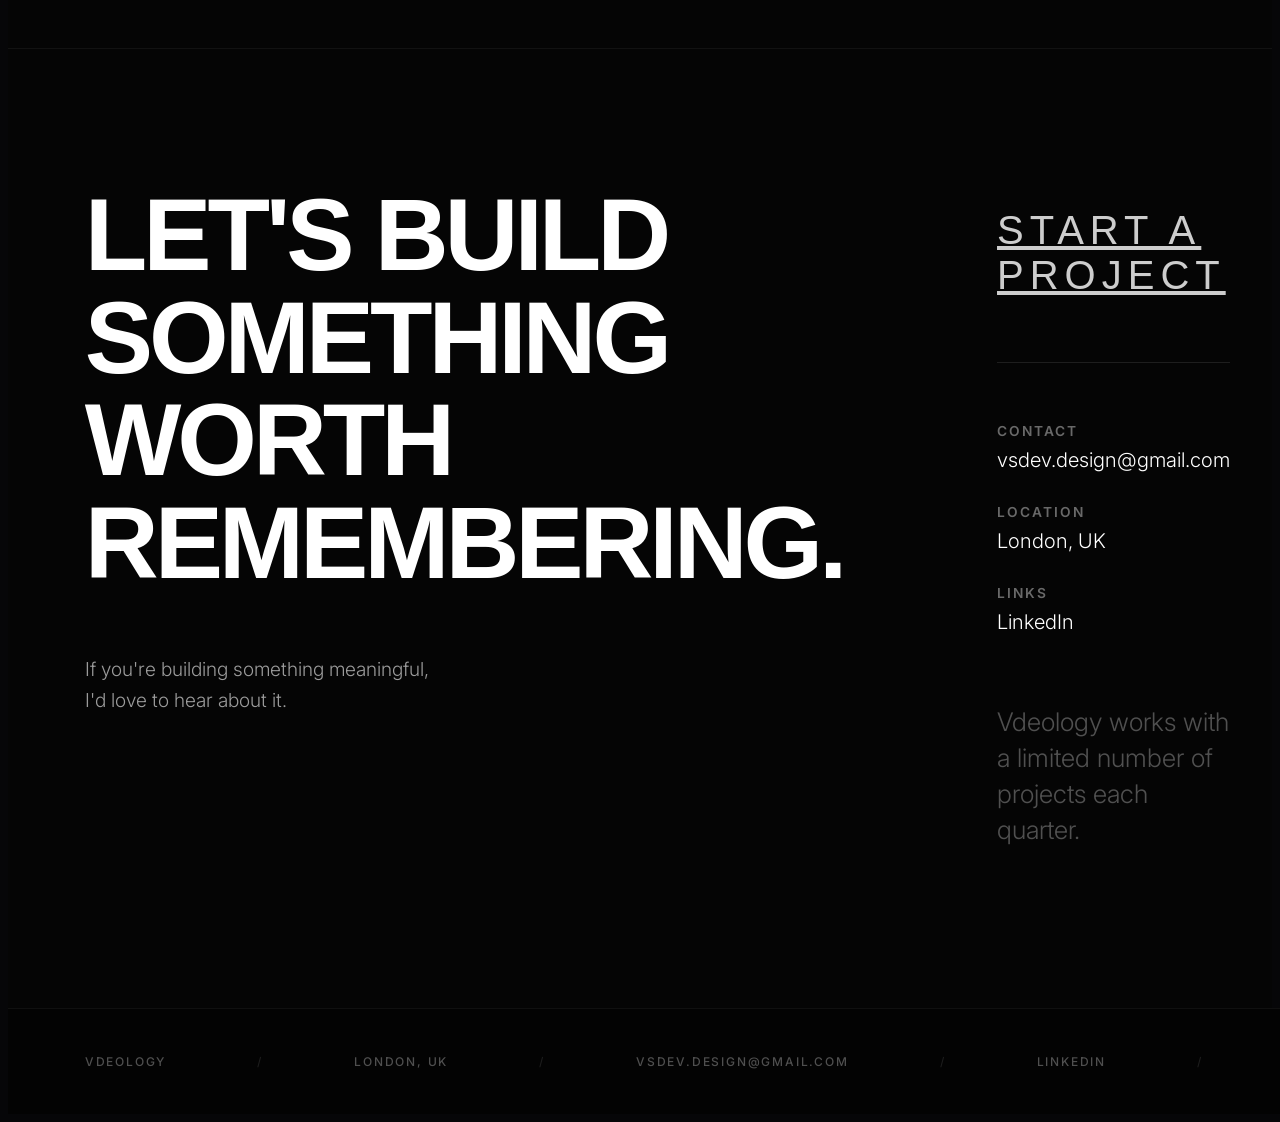
==== commit aa84b127: "Fix film-grain artifact on begin.html by applying critical CSS optimizations" ====
--- a/index.html
+++ b/index.html
@@ -22,15 +22,17 @@
     <!-- Google Fonts -->
     <link href="https://fonts.googleapis.com" rel="preconnect" />
     <link crossorigin="" href="https://fonts.gstatic.com" rel="preconnect" />
-    <link
-        href="https://fonts.googleapis.com/css2?family=IBM+Plex+Mono:wght@300;400;500;600&amp;family=Inter:wght@400;500&amp;display=swap"
-        rel="stylesheet" />
+    <link rel="preload" href="https://fonts.googleapis.com/css2?family=IBM+Plex+Mono:wght@300;400;500;600&amp;family=Inter:wght@400;500&amp;display=swap" as="style" />
+    <link rel="stylesheet" href="https://fonts.googleapis.com/css2?family=IBM+Plex+Mono:wght@300;400;500;600&amp;family=Inter:wght@400;500&amp;display=swap" media="print" onload="this.media='all'" />
+    <noscript><link rel="stylesheet" href="https://fonts.googleapis.com/css2?family=IBM+Plex+Mono:wght@300;400;500;600&amp;family=Inter:wght@400;500&amp;display=swap" /></noscript>
     <!-- Fontshare for General Sans -->
-    <link href="https://api.fontshare.com/v2/css?f[]=general-sans@400,500,600,700&display=swap" rel="stylesheet" />
+    <link rel="preload" href="https://api.fontshare.com/v2/css?f[]=general-sans@400,500,600,700&display=swap" as="style" />
+    <link rel="stylesheet" href="https://api.fontshare.com/v2/css?f[]=general-sans@400,500,600,700&display=swap" media="print" onload="this.media='all'" />
+    <noscript><link rel="stylesheet" href="https://api.fontshare.com/v2/css?f[]=general-sans@400,500,600,700&display=swap" /></noscript>
     <!-- Material Symbols -->
-    <link
-        href="https://fonts.googleapis.com/css2?family=Material+Symbols+Outlined:wght,FILL@100..700,0..1&amp;display=swap"
-        rel="stylesheet" />
+    <link rel="preload" href="https://fonts.googleapis.com/css2?family=Material+Symbols+Outlined:wght,FILL@100..700,0..1&amp;display=swap" as="style" />
+    <link rel="stylesheet" href="https://fonts.googleapis.com/css2?family=Material+Symbols+Outlined:wght,FILL@100..700,0..1&amp;display=swap" media="print" onload="this.media='all'" />
+    <noscript><link rel="stylesheet" href="https://fonts.googleapis.com/css2?family=Material+Symbols+Outlined:wght,FILL@100..700,0..1&amp;display=swap" /></noscript>
     <script src="https://cdn.tailwindcss.com?plugins=forms,container-queries"></script>
     <script id="tailwind-config">
         tailwind.config = {
@@ -104,8 +106,379 @@
             },
         }
     </script>
-    <link rel="stylesheet" href="css/main.css" />
-    <link rel="stylesheet" href="css/founder-intro.css" />
+    <style id="critical-css">
+
+        .material-symbols-outlined {
+            font-variation-settings: 'FILL' 0, 'wght' 400, 'GRAD' 0, 'opsz' 24;
+        }
+
+        body {
+            background-color: #060608;
+            color: #FFFFFF;
+            font-family: 'Inter', sans-serif;
+            cursor: none;
+            overflow-x: hidden;
+        }
+
+        /* ===== 1. FILM GRAIN / NOISE OVERLAY ===== */
+        .film-grain {
+            position: fixed;
+            top: 0; left: 0;
+            width: 100%; height: 100%;
+            pointer-events: none;
+            z-index: 9999;
+            opacity: 0.045;
+            mix-blend-mode: overlay;
+        }
+
+        /* ===== 2. CINEMATIC AMBIENT BACKGROUND ===== */
+        /* Ambient bg removed in favor of cinematic background video in hero */
+
+        /* ===== 3. CUSTOM CURSOR ===== */
+        .cursor-dot {
+            position: fixed;
+            top: 0; left: 0;
+            width: 7px; height: 7px;
+            background: #E8521A;
+            border-radius: 50%;
+            pointer-events: none;
+            z-index: 10001;
+            transform: translate(-50%, -50%);
+            transition: transform 0.1s ease;
+        }
+        .cursor-dot.click {
+            transform: translate(-50%, -50%) scale(0.6);
+        }
+        .cursor-ring {
+            position: fixed;
+            top: 0; left: 0;
+            width: 32px; height: 32px;
+            border: 1.5px solid rgba(232, 82, 26, 0.5);
+            border-radius: 50%;
+            pointer-events: none;
+            z-index: 10000;
+            transform: translate(-50%, -50%);
+            transition: width 0.35s cubic-bezier(0.25, 1, 0.5, 1),
+                        height 0.35s cubic-bezier(0.25, 1, 0.5, 1),
+                        background 0.35s ease,
+                        border-color 0.35s ease;
+        }
+        .cursor-ring.hover {
+            width: 44px; height: 44px;
+            background: rgba(232, 82, 26, 0.15);
+            border-color: #E8521A;
+        }
+
+        /* ===== 4. SCROLL PROGRESS BAR ===== */
+        .scroll-progress {
+            position: fixed;
+            top: 0; left: 0;
+            height: 2px;
+            width: 0%;
+            background: #E8521A;
+            z-index: 10002;
+            box-shadow: 0 0 12px rgba(255,107,0,0.6);
+            transition: none;
+        }
+
+        /* ===== 5. GLASSMORPHISM NAVBAR ===== */
+        .nav-global {
+            transition: background 0.5s ease, backdrop-filter 0.5s ease, border-color 0.5s ease;
+            border-bottom: 1px solid transparent;
+        }
+        .nav-global.scrolled {
+            background: rgba(6,6,6,0.85) !important;
+            backdrop-filter: blur(24px) !important;
+            -webkit-backdrop-filter: blur(24px) !important;
+            border-bottom-color: rgba(255,255,255,0.04) !important;
+        }
+
+        /* ===== 6. LIVE CLOCKS FONT ===== */
+        .clock-mono {
+            font-family: 'IBM Plex Mono', monospace;
+            font-variant-numeric: tabular-nums;
+        }
+
+        /* ===== Existing styles ===== */
+        .no-scrollbar::-webkit-scrollbar {
+            display: none;
+        }
+
+        /* Wave hover letters (Removed as unused) */
+
+        /* Hide cursor on all interactive elements too */
+        a, button, input, textarea, select, [role="button"], .cursor-pointer {
+            cursor: none !important;
+        }
+
+
+
+        /* ===== HERO CINEMATIC SECTION ===== */
+        .hero-cinematic {
+            position: relative;
+            width: 100%;
+            height: 140vh;
+            min-height: 800px;
+            display: flex;
+            align-items: center;
+            justify-content: center;
+            overflow: hidden;
+            z-index: 1;
+        }
+
+        /* --- Background Video & Overlays --- */
+        .hero-video-wrapper {
+            position: absolute;
+            top: 0; left: 0;
+            width: 100%; height: 100%;
+            z-index: 0;
+            overflow: hidden;
+            background: #060608;
+            will-change: transform, filter;
+        }
+        .hero-video {
+            width: 100%; height: 100%;
+            object-fit: cover;
+            opacity: 0.85; /* Slightly darkened */
+            filter: contrast(1.1) brightness(0.9) saturate(0.9); /* Cinematic contrast */
+            will-change: transform;
+            transform: scale(1.05); /* Slight scale to hide edges during parallax */
+        }
+        .hero-video-overlay {
+            position: absolute;
+            inset: 0;
+            /* Soft charcoal-to-black gradient: darker edges, lighter center */
+            background: radial-gradient(circle at center, transparent 0%, rgba(6, 6, 8, 0.4) 50%, rgba(6, 6, 8, 0.95) 100%);
+            pointer-events: none;
+            z-index: 1;
+        }
+
+        /* Centered content block */
+        .hero-content {
+            position: absolute;
+            top: 0; left: 0;
+            width: 100%;
+            height: 100vh; /* Locks centering to the initial viewport */
+            z-index: 10;
+            display: flex;
+            flex-direction: column;
+            align-items: center;
+            justify-content: center;
+            text-align: center;
+            padding: 0 24px;
+            gap: 28px;
+        }
+
+        /* --- Eyebrow --- */
+        .hero-eyebrow-wrap {
+            overflow: hidden;
+        }
+        .hero-eyebrow {
+            display: block;
+            font-family: 'Inter', sans-serif;
+            font-size: 0.78rem;
+            font-weight: 500;
+            letter-spacing: 0.35em;
+            text-transform: uppercase;
+            color: rgba(255, 255, 255, 0.38);
+            opacity: 0;
+            transform: translateY(0);
+            animation: hero-eyebrow-in 1.2s cubic-bezier(0.16, 1, 0.3, 1) 0.3s forwards;
+        }
+        @keyframes hero-eyebrow-in {
+            from { opacity: 0; }
+            to   { opacity: 1; }
+        }
+
+        /* --- Main Title --- */
+        .hero-title-wrap {
+            overflow: hidden;
+            display: block;
+        }
+        .hero-title {
+            font-family: 'General Sans', sans-serif; font-weight: 700;
+            font-size: clamp(5.75rem, 20.7vw, 20.7rem);
+            line-height: 0.9;
+            letter-spacing: -0.01em;
+            text-transform: uppercase;
+            color: #ffffff;
+            margin: 0;
+            opacity: 0;
+            transform: translateY(60px);
+            animation: hero-title-in 1.4s cubic-bezier(0.16, 1, 0.3, 1) 0.55s forwards;
+            text-rendering: optimizeLegibility;
+            -webkit-font-smoothing: antialiased;
+            /* Prevent word-break at any screen size */
+            white-space: nowrap;
+            display: block;
+        }
+        @keyframes hero-title-in {
+            from { opacity: 0; transform: translateY(60px); }
+            to   { opacity: 1; transform: translateY(0); }
+        }
+
+        /* --- Subtitle --- */
+        .hero-subtitle-wrap {
+            overflow: hidden;
+        }
+        .hero-subtitle {
+            font-family: 'Inter', sans-serif;
+            font-size: clamp(0.9rem, 1.68vw, 1.26rem);
+            font-weight: 300;
+            line-height: 1.7;
+            letter-spacing: 0.04em;
+            color: rgba(255, 255, 255, 0.52);
+            max-width: 100%;
+            white-space: nowrap;
+            margin: 0 auto;
+            opacity: 0;
+            animation: hero-subtitle-in 1.2s cubic-bezier(0.16, 1, 0.3, 1) 1.1s forwards;
+        }
+        @keyframes hero-subtitle-in {
+            from { opacity: 0; transform: translateY(10px); }
+            to   { opacity: 1; transform: translateY(0); }
+        }
+
+        /* --- Buttons --- */
+        .hero-buttons-wrap {
+            margin-top: 16px;
+            overflow: hidden;
+        }
+        .hero-buttons {
+            display: flex;
+            gap: 24px;
+            opacity: 0;
+            transform: translateY(20px);
+            animation: hero-buttons-in 1.2s cubic-bezier(0.16, 1, 0.3, 1) 1.2s forwards;
+        }
+        @keyframes hero-buttons-in {
+            from { opacity: 0; transform: translateY(20px); }
+            to   { opacity: 1; transform: translateY(0); }
+        }
+        .hero-btn {
+            font-family: 'Inter', sans-serif;
+            font-size: 0.65rem;
+            font-weight: 500;
+            letter-spacing: 0.15em;
+            text-transform: uppercase;
+            color: rgba(255, 255, 255, 0.8);
+            border: 1px solid rgba(255, 255, 255, 0.15);
+            padding: 16px 32px;
+            background: transparent;
+            transition: all 0.5s cubic-bezier(0.16, 1, 0.3, 1);
+            position: relative;
+            overflow: hidden;
+            display: inline-block;
+        }
+        .hero-btn:hover {
+            color: #ffffff;
+            border-color: rgba(255, 255, 255, 0.5);
+            transform: translateY(-4px);
+        }
+
+        .hero-meet-founder-wrap {
+            margin-top: 28px;
+            text-align: center;
+            opacity: 0;
+            transform: translateY(15px);
+            animation: hero-buttons-in 1.2s cubic-bezier(0.16, 1, 0.3, 1) 1.4s forwards;
+        }
+        .hero-meet-founder {
+            font-family: 'General Sans', sans-serif;
+            font-size: 0.75rem;
+            font-weight: 500;
+            letter-spacing: 0.1em;
+            color: rgba(255, 255, 255, 0.75);
+            text-decoration: none;
+            position: relative;
+            display: inline-block;
+            transition: transform 0.6s cubic-bezier(0.16, 1, 0.3, 1), color 0.6s cubic-bezier(0.16, 1, 0.3, 1);
+            padding-bottom: 2px;
+        }
+        .hero-meet-founder::after {
+            content: '';
+            position: absolute;
+            bottom: -2px;
+            left: 0;
+            width: 100%;
+            height: 1px;
+            background-color: rgba(255, 255, 255, 0.75);
+            transform: scaleX(0);
+            transform-origin: right;
+            transition: transform 0.6s cubic-bezier(0.16, 1, 0.3, 1), background-color 0.6s ease;
+        }
+        .hero-meet-founder:hover {
+            color: #ffffff;
+            transform: translateY(-2px);
+        }
+        .hero-meet-founder:hover::after {
+            transform: scaleX(1);
+            transform-origin: left;
+            background-color: #ffffff;
+        }
+
+        /* ===== HERO LETTER HOVER ===== */
+        .hero-letter {
+            display: inline-block;
+            will-change: transform;
+            /* Default settle transition — JS handles custom hover spring physics */
+            transition: transform 650ms cubic-bezier(0.25, 0.46, 0.45, 0.94);
+        }
+
+
+        /* ===== 9. MASK REVEAL STAGGER ===== */
+        .mask-reveal {
+            overflow: hidden;
+        }
+        .mask-reveal-inner {
+            transform: translateY(110%);
+            will-change: transform;
+        }
+        .mask-reveal-inner.revealed {
+            transform: translateY(0);
+            transition: transform 950ms cubic-bezier(0.16, 1, 0.3, 1);
+        }
+
+        /* ===== 11. SCROLL INDICATOR ===== */
+        .scroll-indicator {
+            position: absolute;
+            bottom: calc(40vh + 32px);
+            left: 50%;
+            transform: translateX(-50%);
+            display: flex;
+            flex-direction: column;
+            align-items: center;
+            gap: 8px;
+            transition: opacity 0.5s ease;
+            z-index: 10;
+        }
+        .scroll-indicator .line {
+            width: 1px;
+            height: 48px;
+            background: linear-gradient(to bottom, rgba(232,82,26,0.8), rgba(232,82,26,0));
+            animation: pulse-line 2s ease-in-out infinite;
+        }
+        @keyframes pulse-line {
+            0%, 100% { opacity: 0.3; transform: scaleY(0.6); }
+            50% { opacity: 1; transform: scaleY(1); }
+        }
+        .scroll-indicator .label {
+            font-family: 'Inter', sans-serif;
+            font-size: 0.55rem;
+            letter-spacing: 0.25em;
+            text-transform: uppercase;
+            color: rgba(255,255,255,0.3);
+        }
+
+
+    </style>
+    <link rel="preload" href="css/main.css" as="style" />
+    <link rel="stylesheet" href="css/main.css" media="print" onload="this.media='all'" />
+    <noscript><link rel="stylesheet" href="css/main.css" /></noscript>
+    
+    <link rel="preload" href="css/founder-intro.css" as="style" />
+    <link rel="stylesheet" href="css/founder-intro.css" media="print" onload="this.media='all'" />
+    <noscript><link rel="stylesheet" href="css/founder-intro.css" /></noscript>
 </head>
 
 <body class="selection:bg-primary selection:text-white">
--- a/css/main.css
+++ b/css/main.css
@@ -1,366 +1,3 @@
-
-        .material-symbols-outlined {
-            font-variation-settings: 'FILL' 0, 'wght' 400, 'GRAD' 0, 'opsz' 24;
-        }
-
-        body {
-            background-color: #060608;
-            color: #FFFFFF;
-            font-family: 'Inter', sans-serif;
-            cursor: none;
-            overflow-x: hidden;
-        }
-
-        /* ===== 1. FILM GRAIN / NOISE OVERLAY ===== */
-        .film-grain {
-            position: fixed;
-            top: 0; left: 0;
-            width: 100%; height: 100%;
-            pointer-events: none;
-            z-index: 9999;
-            opacity: 0.045;
-            mix-blend-mode: overlay;
-        }
-
-        /* ===== 2. CINEMATIC AMBIENT BACKGROUND ===== */
-        /* Ambient bg removed in favor of cinematic background video in hero */
-
-        /* ===== 3. CUSTOM CURSOR ===== */
-        .cursor-dot {
-            position: fixed;
-            top: 0; left: 0;
-            width: 7px; height: 7px;
-            background: #E8521A;
-            border-radius: 50%;
-            pointer-events: none;
-            z-index: 10001;
-            transform: translate(-50%, -50%);
-            transition: transform 0.1s ease;
-        }
-        .cursor-dot.click {
-            transform: translate(-50%, -50%) scale(0.6);
-        }
-        .cursor-ring {
-            position: fixed;
-            top: 0; left: 0;
-            width: 32px; height: 32px;
-            border: 1.5px solid rgba(232, 82, 26, 0.5);
-            border-radius: 50%;
-            pointer-events: none;
-            z-index: 10000;
-            transform: translate(-50%, -50%);
-            transition: width 0.35s cubic-bezier(0.25, 1, 0.5, 1),
-                        height 0.35s cubic-bezier(0.25, 1, 0.5, 1),
-                        background 0.35s ease,
-                        border-color 0.35s ease;
-        }
-        .cursor-ring.hover {
-            width: 44px; height: 44px;
-            background: rgba(232, 82, 26, 0.15);
-            border-color: #E8521A;
-        }
-
-        /* ===== 4. SCROLL PROGRESS BAR ===== */
-        .scroll-progress {
-            position: fixed;
-            top: 0; left: 0;
-            height: 2px;
-            width: 0%;
-            background: #E8521A;
-            z-index: 10002;
-            box-shadow: 0 0 12px rgba(255,107,0,0.6);
-            transition: none;
-        }
-
-        /* ===== 5. GLASSMORPHISM NAVBAR ===== */
-        .nav-global {
-            transition: background 0.5s ease, backdrop-filter 0.5s ease, border-color 0.5s ease;
-            border-bottom: 1px solid transparent;
-        }
-        .nav-global.scrolled {
-            background: rgba(6,6,6,0.85) !important;
-            backdrop-filter: blur(24px) !important;
-            -webkit-backdrop-filter: blur(24px) !important;
-            border-bottom-color: rgba(255,255,255,0.04) !important;
-        }
-
-        /* ===== 6. LIVE CLOCKS FONT ===== */
-        .clock-mono {
-            font-family: 'IBM Plex Mono', monospace;
-            font-variant-numeric: tabular-nums;
-        }
-
-        /* ===== Existing styles ===== */
-        .no-scrollbar::-webkit-scrollbar {
-            display: none;
-        }
-
-        /* Wave hover letters (Removed as unused) */
-
-        /* Hide cursor on all interactive elements too */
-        a, button, input, textarea, select, [role="button"], .cursor-pointer {
-            cursor: none !important;
-        }
-
-
-
-        /* ===== HERO CINEMATIC SECTION ===== */
-        .hero-cinematic {
-            position: relative;
-            width: 100%;
-            height: 140vh;
-            min-height: 800px;
-            display: flex;
-            align-items: center;
-            justify-content: center;
-            overflow: hidden;
-            z-index: 1;
-        }
-
-        /* --- Background Video & Overlays --- */
-        .hero-video-wrapper {
-            position: absolute;
-            top: 0; left: 0;
-            width: 100%; height: 100%;
-            z-index: 0;
-            overflow: hidden;
-            background: #060608;
-            will-change: transform, filter;
-        }
-        .hero-video {
-            width: 100%; height: 100%;
-            object-fit: cover;
-            opacity: 0.85; /* Slightly darkened */
-            filter: contrast(1.1) brightness(0.9) saturate(0.9); /* Cinematic contrast */
-            will-change: transform;
-            transform: scale(1.05); /* Slight scale to hide edges during parallax */
-        }
-        .hero-video-overlay {
-            position: absolute;
-            inset: 0;
-            /* Soft charcoal-to-black gradient: darker edges, lighter center */
-            background: radial-gradient(circle at center, transparent 0%, rgba(6, 6, 8, 0.4) 50%, rgba(6, 6, 8, 0.95) 100%);
-            pointer-events: none;
-            z-index: 1;
-        }
-
-        /* Centered content block */
-        .hero-content {
-            position: absolute;
-            top: 0; left: 0;
-            width: 100%;
-            height: 100vh; /* Locks centering to the initial viewport */
-            z-index: 10;
-            display: flex;
-            flex-direction: column;
-            align-items: center;
-            justify-content: center;
-            text-align: center;
-            padding: 0 24px;
-            gap: 28px;
-        }
-
-        /* --- Eyebrow --- */
-        .hero-eyebrow-wrap {
-            overflow: hidden;
-        }
-        .hero-eyebrow {
-            display: block;
-            font-family: 'Inter', sans-serif;
-            font-size: 0.78rem;
-            font-weight: 500;
-            letter-spacing: 0.35em;
-            text-transform: uppercase;
-            color: rgba(255, 255, 255, 0.38);
-            opacity: 0;
-            transform: translateY(0);
-            animation: hero-eyebrow-in 1.2s cubic-bezier(0.16, 1, 0.3, 1) 0.3s forwards;
-        }
-        @keyframes hero-eyebrow-in {
-            from { opacity: 0; }
-            to   { opacity: 1; }
-        }
-
-        /* --- Main Title --- */
-        .hero-title-wrap {
-            overflow: hidden;
-            display: block;
-        }
-        .hero-title {
-            font-family: 'General Sans', sans-serif; font-weight: 700;
-            font-size: clamp(5.75rem, 20.7vw, 20.7rem);
-            line-height: 0.9;
-            letter-spacing: -0.01em;
-            text-transform: uppercase;
-            color: #ffffff;
-            margin: 0;
-            opacity: 0;
-            transform: translateY(60px);
-            animation: hero-title-in 1.4s cubic-bezier(0.16, 1, 0.3, 1) 0.55s forwards;
-            text-rendering: optimizeLegibility;
-            -webkit-font-smoothing: antialiased;
-            /* Prevent word-break at any screen size */
-            white-space: nowrap;
-            display: block;
-        }
-        @keyframes hero-title-in {
-            from { opacity: 0; transform: translateY(60px); }
-            to   { opacity: 1; transform: translateY(0); }
-        }
-
-        /* --- Subtitle --- */
-        .hero-subtitle-wrap {
-            overflow: hidden;
-        }
-        .hero-subtitle {
-            font-family: 'Inter', sans-serif;
-            font-size: clamp(0.9rem, 1.68vw, 1.26rem);
-            font-weight: 300;
-            line-height: 1.7;
-            letter-spacing: 0.04em;
-            color: rgba(255, 255, 255, 0.52);
-            max-width: 100%;
-            white-space: nowrap;
-            margin: 0 auto;
-            opacity: 0;
-            animation: hero-subtitle-in 1.2s cubic-bezier(0.16, 1, 0.3, 1) 1.1s forwards;
-        }
-        @keyframes hero-subtitle-in {
-            from { opacity: 0; transform: translateY(10px); }
-            to   { opacity: 1; transform: translateY(0); }
-        }
-
-        /* --- Buttons --- */
-        .hero-buttons-wrap {
-            margin-top: 16px;
-            overflow: hidden;
-        }
-        .hero-buttons {
-            display: flex;
-            gap: 24px;
-            opacity: 0;
-            transform: translateY(20px);
-            animation: hero-buttons-in 1.2s cubic-bezier(0.16, 1, 0.3, 1) 1.2s forwards;
-        }
-        @keyframes hero-buttons-in {
-            from { opacity: 0; transform: translateY(20px); }
-            to   { opacity: 1; transform: translateY(0); }
-        }
-        .hero-btn {
-            font-family: 'Inter', sans-serif;
-            font-size: 0.65rem;
-            font-weight: 500;
-            letter-spacing: 0.15em;
-            text-transform: uppercase;
-            color: rgba(255, 255, 255, 0.8);
-            border: 1px solid rgba(255, 255, 255, 0.15);
-            padding: 16px 32px;
-            background: transparent;
-            transition: all 0.5s cubic-bezier(0.16, 1, 0.3, 1);
-            position: relative;
-            overflow: hidden;
-            display: inline-block;
-        }
-        .hero-btn:hover {
-            color: #ffffff;
-            border-color: rgba(255, 255, 255, 0.5);
-            transform: translateY(-4px);
-        }
-
-        .hero-meet-founder-wrap {
-            margin-top: 28px;
-            text-align: center;
-            opacity: 0;
-            transform: translateY(15px);
-            animation: hero-buttons-in 1.2s cubic-bezier(0.16, 1, 0.3, 1) 1.4s forwards;
-        }
-        .hero-meet-founder {
-            font-family: 'General Sans', sans-serif;
-            font-size: 0.75rem;
-            font-weight: 500;
-            letter-spacing: 0.1em;
-            color: rgba(255, 255, 255, 0.75);
-            text-decoration: none;
-            position: relative;
-            display: inline-block;
-            transition: transform 0.6s cubic-bezier(0.16, 1, 0.3, 1), color 0.6s cubic-bezier(0.16, 1, 0.3, 1);
-            padding-bottom: 2px;
-        }
-        .hero-meet-founder::after {
-            content: '';
-            position: absolute;
-            bottom: -2px;
-            left: 0;
-            width: 100%;
-            height: 1px;
-            background-color: rgba(255, 255, 255, 0.75);
-            transform: scaleX(0);
-            transform-origin: right;
-            transition: transform 0.6s cubic-bezier(0.16, 1, 0.3, 1), background-color 0.6s ease;
-        }
-        .hero-meet-founder:hover {
-            color: #ffffff;
-            transform: translateY(-2px);
-        }
-        .hero-meet-founder:hover::after {
-            transform: scaleX(1);
-            transform-origin: left;
-            background-color: #ffffff;
-        }
-
-        /* ===== HERO LETTER HOVER ===== */
-        .hero-letter {
-            display: inline-block;
-            will-change: transform;
-            /* Default settle transition — JS handles custom hover spring physics */
-            transition: transform 650ms cubic-bezier(0.25, 0.46, 0.45, 0.94);
-        }
-
-
-        /* ===== 9. MASK REVEAL STAGGER ===== */
-        .mask-reveal {
-            overflow: hidden;
-        }
-        .mask-reveal-inner {
-            transform: translateY(110%);
-            will-change: transform;
-        }
-        .mask-reveal-inner.revealed {
-            transform: translateY(0);
-            transition: transform 950ms cubic-bezier(0.16, 1, 0.3, 1);
-        }
-
-        /* ===== 11. SCROLL INDICATOR ===== */
-        .scroll-indicator {
-            position: absolute;
-            bottom: calc(40vh + 32px);
-            left: 50%;
-            transform: translateX(-50%);
-            display: flex;
-            flex-direction: column;
-            align-items: center;
-            gap: 8px;
-            transition: opacity 0.5s ease;
-            z-index: 10;
-        }
-        .scroll-indicator .line {
-            width: 1px;
-            height: 48px;
-            background: linear-gradient(to bottom, rgba(232,82,26,0.8), rgba(232,82,26,0));
-            animation: pulse-line 2s ease-in-out infinite;
-        }
-        @keyframes pulse-line {
-            0%, 100% { opacity: 0.3; transform: scaleY(0.6); }
-            50% { opacity: 1; transform: scaleY(1); }
-        }
-        .scroll-indicator .label {
-            font-family: 'Inter', sans-serif;
-            font-size: 0.55rem;
-            letter-spacing: 0.25em;
-            text-transform: uppercase;
-            color: rgba(255,255,255,0.3);
-        }
-
         /* ===== 12. CINEMATIC SHOWCASE SHOWCASE ===== */
         .showcase-outer {
             position: relative;
--- a/css/main.css
+++ b/css/main.css
@@ -1,366 +1,3 @@
-
-        .material-symbols-outlined {
-            font-variation-settings: 'FILL' 0, 'wght' 400, 'GRAD' 0, 'opsz' 24;
-        }
-
-        body {
-            background-color: #060608;
-            color: #FFFFFF;
-            font-family: 'Inter', sans-serif;
-            cursor: none;
-            overflow-x: hidden;
-        }
-
-        /* ===== 1. FILM GRAIN / NOISE OVERLAY ===== */
-        .film-grain {
-            position: fixed;
-            top: 0; left: 0;
-            width: 100%; height: 100%;
-            pointer-events: none;
-            z-index: 9999;
-            opacity: 0.045;
-            mix-blend-mode: overlay;
-        }
-
-        /* ===== 2. CINEMATIC AMBIENT BACKGROUND ===== */
-        /* Ambient bg removed in favor of cinematic background video in hero */
-
-        /* ===== 3. CUSTOM CURSOR ===== */
-        .cursor-dot {
-            position: fixed;
-            top: 0; left: 0;
-            width: 7px; height: 7px;
-            background: #E8521A;
-            border-radius: 50%;
-            pointer-events: none;
-            z-index: 10001;
-            transform: translate(-50%, -50%);
-            transition: transform 0.1s ease;
-        }
-        .cursor-dot.click {
-            transform: translate(-50%, -50%) scale(0.6);
-        }
-        .cursor-ring {
-            position: fixed;
-            top: 0; left: 0;
-            width: 32px; height: 32px;
-            border: 1.5px solid rgba(232, 82, 26, 0.5);
-            border-radius: 50%;
-            pointer-events: none;
-            z-index: 10000;
-            transform: translate(-50%, -50%);
-            transition: width 0.35s cubic-bezier(0.25, 1, 0.5, 1),
-                        height 0.35s cubic-bezier(0.25, 1, 0.5, 1),
-                        background 0.35s ease,
-                        border-color 0.35s ease;
-        }
-        .cursor-ring.hover {
-            width: 44px; height: 44px;
-            background: rgba(232, 82, 26, 0.15);
-            border-color: #E8521A;
-        }
-
-        /* ===== 4. SCROLL PROGRESS BAR ===== */
-        .scroll-progress {
-            position: fixed;
-            top: 0; left: 0;
-            height: 2px;
-            width: 0%;
-            background: #E8521A;
-            z-index: 10002;
-            box-shadow: 0 0 12px rgba(255,107,0,0.6);
-            transition: none;
-        }
-
-        /* ===== 5. GLASSMORPHISM NAVBAR ===== */
-        .nav-global {
-            transition: background 0.5s ease, backdrop-filter 0.5s ease, border-color 0.5s ease;
-            border-bottom: 1px solid transparent;
-        }
-        .nav-global.scrolled {
-            background: rgba(6,6,6,0.85) !important;
-            backdrop-filter: blur(24px) !important;
-            -webkit-backdrop-filter: blur(24px) !important;
-            border-bottom-color: rgba(255,255,255,0.04) !important;
-        }
-
-        /* ===== 6. LIVE CLOCKS FONT ===== */
-        .clock-mono {
-            font-family: 'IBM Plex Mono', monospace;
-            font-variant-numeric: tabular-nums;
-        }
-
-        /* ===== Existing styles ===== */
-        .no-scrollbar::-webkit-scrollbar {
-            display: none;
-        }
-
-        /* Wave hover letters (Removed as unused) */
-
-        /* Hide cursor on all interactive elements too */
-        a, button, input, textarea, select, [role="button"], .cursor-pointer {
-            cursor: none !important;
-        }
-
-
-
-        /* ===== HERO CINEMATIC SECTION ===== */
-        .hero-cinematic {
-            position: relative;
-            width: 100%;
-            height: 140vh;
-            min-height: 800px;
-            display: flex;
-            align-items: center;
-            justify-content: center;
-            overflow: hidden;
-            z-index: 1;
-        }
-
-        /* --- Background Video & Overlays --- */
-        .hero-video-wrapper {
-            position: absolute;
-            top: 0; left: 0;
-            width: 100%; height: 100%;
-            z-index: 0;
-            overflow: hidden;
-            background: #060608;
-            will-change: transform, filter;
-        }
-        .hero-video {
-            width: 100%; height: 100%;
-            object-fit: cover;
-            opacity: 0.85; /* Slightly darkened */
-            filter: contrast(1.1) brightness(0.9) saturate(0.9); /* Cinematic contrast */
-            will-change: transform;
-            transform: scale(1.05); /* Slight scale to hide edges during parallax */
-        }
-        .hero-video-overlay {
-            position: absolute;
-            inset: 0;
-            /* Soft charcoal-to-black gradient: darker edges, lighter center */
-            background: radial-gradient(circle at center, transparent 0%, rgba(6, 6, 8, 0.4) 50%, rgba(6, 6, 8, 0.95) 100%);
-            pointer-events: none;
-            z-index: 1;
-        }
-
-        /* Centered content block */
-        .hero-content {
-            position: absolute;
-            top: 0; left: 0;
-            width: 100%;
-            height: 100vh; /* Locks centering to the initial viewport */
-            z-index: 10;
-            display: flex;
-            flex-direction: column;
-            align-items: center;
-            justify-content: center;
-            text-align: center;
-            padding: 0 24px;
-            gap: 28px;
-        }
-
-        /* --- Eyebrow --- */
-        .hero-eyebrow-wrap {
-            overflow: hidden;
-        }
-        .hero-eyebrow {
-            display: block;
-            font-family: 'Inter', sans-serif;
-            font-size: 0.78rem;
-            font-weight: 500;
-            letter-spacing: 0.35em;
-            text-transform: uppercase;
-            color: rgba(255, 255, 255, 0.38);
-            opacity: 0;
-            transform: translateY(0);
-            animation: hero-eyebrow-in 1.2s cubic-bezier(0.16, 1, 0.3, 1) 0.3s forwards;
-        }
-        @keyframes hero-eyebrow-in {
-            from { opacity: 0; }
-            to   { opacity: 1; }
-        }
-
-        /* --- Main Title --- */
-        .hero-title-wrap {
-            overflow: hidden;
-            display: block;
-        }
-        .hero-title {
-            font-family: 'General Sans', sans-serif; font-weight: 700;
-            font-size: clamp(5.75rem, 20.7vw, 20.7rem);
-            line-height: 0.9;
-            letter-spacing: -0.01em;
-            text-transform: uppercase;
-            color: #ffffff;
-            margin: 0;
-            opacity: 0;
-            transform: translateY(60px);
-            animation: hero-title-in 1.4s cubic-bezier(0.16, 1, 0.3, 1) 0.55s forwards;
-            text-rendering: optimizeLegibility;
-            -webkit-font-smoothing: antialiased;
-            /* Prevent word-break at any screen size */
-            white-space: nowrap;
-            display: block;
-        }
-        @keyframes hero-title-in {
-            from { opacity: 0; transform: translateY(60px); }
-            to   { opacity: 1; transform: translateY(0); }
-        }
-
-        /* --- Subtitle --- */
-        .hero-subtitle-wrap {
-            overflow: hidden;
-        }
-        .hero-subtitle {
-            font-family: 'Inter', sans-serif;
-            font-size: clamp(0.9rem, 1.68vw, 1.26rem);
-            font-weight: 300;
-            line-height: 1.7;
-            letter-spacing: 0.04em;
-            color: rgba(255, 255, 255, 0.52);
-            max-width: 100%;
-            white-space: nowrap;
-            margin: 0 auto;
-            opacity: 0;
-            animation: hero-subtitle-in 1.2s cubic-bezier(0.16, 1, 0.3, 1) 1.1s forwards;
-        }
-        @keyframes hero-subtitle-in {
-            from { opacity: 0; transform: translateY(10px); }
-            to   { opacity: 1; transform: translateY(0); }
-        }
-
-        /* --- Buttons --- */
-        .hero-buttons-wrap {
-            margin-top: 16px;
-            overflow: hidden;
-        }
-        .hero-buttons {
-            display: flex;
-            gap: 24px;
-            opacity: 0;
-            transform: translateY(20px);
-            animation: hero-buttons-in 1.2s cubic-bezier(0.16, 1, 0.3, 1) 1.2s forwards;
-        }
-        @keyframes hero-buttons-in {
-            from { opacity: 0; transform: translateY(20px); }
-            to   { opacity: 1; transform: translateY(0); }
-        }
-        .hero-btn {
-            font-family: 'Inter', sans-serif;
-            font-size: 0.65rem;
-            font-weight: 500;
-            letter-spacing: 0.15em;
-            text-transform: uppercase;
-            color: rgba(255, 255, 255, 0.8);
-            border: 1px solid rgba(255, 255, 255, 0.15);
-            padding: 16px 32px;
-            background: transparent;
-            transition: all 0.5s cubic-bezier(0.16, 1, 0.3, 1);
-            position: relative;
-            overflow: hidden;
-            display: inline-block;
-        }
-        .hero-btn:hover {
-            color: #ffffff;
-            border-color: rgba(255, 255, 255, 0.5);
-            transform: translateY(-4px);
-        }
-
-        .hero-meet-founder-wrap {
-            margin-top: 28px;
-            text-align: center;
-            opacity: 0;
-            transform: translateY(15px);
-            animation: hero-buttons-in 1.2s cubic-bezier(0.16, 1, 0.3, 1) 1.4s forwards;
-        }
-        .hero-meet-founder {
-            font-family: 'General Sans', sans-serif;
-            font-size: 0.75rem;
-            font-weight: 500;
-            letter-spacing: 0.1em;
-            color: rgba(255, 255, 255, 0.75);
-            text-decoration: none;
-            position: relative;
-            display: inline-block;
-            transition: transform 0.6s cubic-bezier(0.16, 1, 0.3, 1), color 0.6s cubic-bezier(0.16, 1, 0.3, 1);
-            padding-bottom: 2px;
-        }
-        .hero-meet-founder::after {
-            content: '';
-            position: absolute;
-            bottom: -2px;
-            left: 0;
-            width: 100%;
-            height: 1px;
-            background-color: rgba(255, 255, 255, 0.75);
-            transform: scaleX(0);
-            transform-origin: right;
-            transition: transform 0.6s cubic-bezier(0.16, 1, 0.3, 1), background-color 0.6s ease;
-        }
-        .hero-meet-founder:hover {
-            color: #ffffff;
-            transform: translateY(-2px);
-        }
-        .hero-meet-founder:hover::after {
-            transform: scaleX(1);
-            transform-origin: left;
-            background-color: #ffffff;
-        }
-
-        /* ===== HERO LETTER HOVER ===== */
-        .hero-letter {
-            display: inline-block;
-            will-change: transform;
-            /* Default settle transition — JS handles custom hover spring physics */
-            transition: transform 650ms cubic-bezier(0.25, 0.46, 0.45, 0.94);
-        }
-
-
-        /* ===== 9. MASK REVEAL STAGGER ===== */
-        .mask-reveal {
-            overflow: hidden;
-        }
-        .mask-reveal-inner {
-            transform: translateY(110%);
-            will-change: transform;
-        }
-        .mask-reveal-inner.revealed {
-            transform: translateY(0);
-            transition: transform 950ms cubic-bezier(0.16, 1, 0.3, 1);
-        }
-
-        /* ===== 11. SCROLL INDICATOR ===== */
-        .scroll-indicator {
-            position: absolute;
-            bottom: calc(40vh + 32px);
-            left: 50%;
-            transform: translateX(-50%);
-            display: flex;
-            flex-direction: column;
-            align-items: center;
-            gap: 8px;
-            transition: opacity 0.5s ease;
-            z-index: 10;
-        }
-        .scroll-indicator .line {
-            width: 1px;
-            height: 48px;
-            background: linear-gradient(to bottom, rgba(232,82,26,0.8), rgba(232,82,26,0));
-            animation: pulse-line 2s ease-in-out infinite;
-        }
-        @keyframes pulse-line {
-            0%, 100% { opacity: 0.3; transform: scaleY(0.6); }
-            50% { opacity: 1; transform: scaleY(1); }
-        }
-        .scroll-indicator .label {
-            font-family: 'Inter', sans-serif;
-            font-size: 0.55rem;
-            letter-spacing: 0.25em;
-            text-transform: uppercase;
-            color: rgba(255,255,255,0.3);
-        }
-
         /* ===== 12. CINEMATIC SHOWCASE SHOWCASE ===== */
         .showcase-outer {
             position: relative;
--- a/css/main.css
+++ b/css/main.css
@@ -1,366 +1,3 @@
-
-        .material-symbols-outlined {
-            font-variation-settings: 'FILL' 0, 'wght' 400, 'GRAD' 0, 'opsz' 24;
-        }
-
-        body {
-            background-color: #060608;
-            color: #FFFFFF;
-            font-family: 'Inter', sans-serif;
-            cursor: none;
-            overflow-x: hidden;
-        }
-
-        /* ===== 1. FILM GRAIN / NOISE OVERLAY ===== */
-        .film-grain {
-            position: fixed;
-            top: 0; left: 0;
-            width: 100%; height: 100%;
-            pointer-events: none;
-            z-index: 9999;
-            opacity: 0.045;
-            mix-blend-mode: overlay;
-        }
-
-        /* ===== 2. CINEMATIC AMBIENT BACKGROUND ===== */
-        /* Ambient bg removed in favor of cinematic background video in hero */
-
-        /* ===== 3. CUSTOM CURSOR ===== */
-        .cursor-dot {
-            position: fixed;
-            top: 0; left: 0;
-            width: 7px; height: 7px;
-            background: #E8521A;
-            border-radius: 50%;
-            pointer-events: none;
-            z-index: 10001;
-            transform: translate(-50%, -50%);
-            transition: transform 0.1s ease;
-        }
-        .cursor-dot.click {
-            transform: translate(-50%, -50%) scale(0.6);
-        }
-        .cursor-ring {
-            position: fixed;
-            top: 0; left: 0;
-            width: 32px; height: 32px;
-            border: 1.5px solid rgba(232, 82, 26, 0.5);
-            border-radius: 50%;
-            pointer-events: none;
-            z-index: 10000;
-            transform: translate(-50%, -50%);
-            transition: width 0.35s cubic-bezier(0.25, 1, 0.5, 1),
-                        height 0.35s cubic-bezier(0.25, 1, 0.5, 1),
-                        background 0.35s ease,
-                        border-color 0.35s ease;
-        }
-        .cursor-ring.hover {
-            width: 44px; height: 44px;
-            background: rgba(232, 82, 26, 0.15);
-            border-color: #E8521A;
-        }
-
-        /* ===== 4. SCROLL PROGRESS BAR ===== */
-        .scroll-progress {
-            position: fixed;
-            top: 0; left: 0;
-            height: 2px;
-            width: 0%;
-            background: #E8521A;
-            z-index: 10002;
-            box-shadow: 0 0 12px rgba(255,107,0,0.6);
-            transition: none;
-        }
-
-        /* ===== 5. GLASSMORPHISM NAVBAR ===== */
-        .nav-global {
-            transition: background 0.5s ease, backdrop-filter 0.5s ease, border-color 0.5s ease;
-            border-bottom: 1px solid transparent;
-        }
-        .nav-global.scrolled {
-            background: rgba(6,6,6,0.85) !important;
-            backdrop-filter: blur(24px) !important;
-            -webkit-backdrop-filter: blur(24px) !important;
-            border-bottom-color: rgba(255,255,255,0.04) !important;
-        }
-
-        /* ===== 6. LIVE CLOCKS FONT ===== */
-        .clock-mono {
-            font-family: 'IBM Plex Mono', monospace;
-            font-variant-numeric: tabular-nums;
-        }
-
-        /* ===== Existing styles ===== */
-        .no-scrollbar::-webkit-scrollbar {
-            display: none;
-        }
-
-        /* Wave hover letters (Removed as unused) */
-
-        /* Hide cursor on all interactive elements too */
-        a, button, input, textarea, select, [role="button"], .cursor-pointer {
-            cursor: none !important;
-        }
-
-
-
-        /* ===== HERO CINEMATIC SECTION ===== */
-        .hero-cinematic {
-            position: relative;
-            width: 100%;
-            height: 140vh;
-            min-height: 800px;
-            display: flex;
-            align-items: center;
-            justify-content: center;
-            overflow: hidden;
-            z-index: 1;
-        }
-
-        /* --- Background Video & Overlays --- */
-        .hero-video-wrapper {
-            position: absolute;
-            top: 0; left: 0;
-            width: 100%; height: 100%;
-            z-index: 0;
-            overflow: hidden;
-            background: #060608;
-            will-change: transform, filter;
-        }
-        .hero-video {
-            width: 100%; height: 100%;
-            object-fit: cover;
-            opacity: 0.85; /* Slightly darkened */
-            filter: contrast(1.1) brightness(0.9) saturate(0.9); /* Cinematic contrast */
-            will-change: transform;
-            transform: scale(1.05); /* Slight scale to hide edges during parallax */
-        }
-        .hero-video-overlay {
-            position: absolute;
-            inset: 0;
-            /* Soft charcoal-to-black gradient: darker edges, lighter center */
-            background: radial-gradient(circle at center, transparent 0%, rgba(6, 6, 8, 0.4) 50%, rgba(6, 6, 8, 0.95) 100%);
-            pointer-events: none;
-            z-index: 1;
-        }
-
-        /* Centered content block */
-        .hero-content {
-            position: absolute;
-            top: 0; left: 0;
-            width: 100%;
-            height: 100vh; /* Locks centering to the initial viewport */
-            z-index: 10;
-            display: flex;
-            flex-direction: column;
-            align-items: center;
-            justify-content: center;
-            text-align: center;
-            padding: 0 24px;
-            gap: 28px;
-        }
-
-        /* --- Eyebrow --- */
-        .hero-eyebrow-wrap {
-            overflow: hidden;
-        }
-        .hero-eyebrow {
-            display: block;
-            font-family: 'Inter', sans-serif;
-            font-size: 0.78rem;
-            font-weight: 500;
-            letter-spacing: 0.35em;
-            text-transform: uppercase;
-            color: rgba(255, 255, 255, 0.38);
-            opacity: 0;
-            transform: translateY(0);
-            animation: hero-eyebrow-in 1.2s cubic-bezier(0.16, 1, 0.3, 1) 0.3s forwards;
-        }
-        @keyframes hero-eyebrow-in {
-            from { opacity: 0; }
-            to   { opacity: 1; }
-        }
-
-        /* --- Main Title --- */
-        .hero-title-wrap {
-            overflow: hidden;
-            display: block;
-        }
-        .hero-title {
-            font-family: 'General Sans', sans-serif; font-weight: 700;
-            font-size: clamp(5.75rem, 20.7vw, 20.7rem);
-            line-height: 0.9;
-            letter-spacing: -0.01em;
-            text-transform: uppercase;
-            color: #ffffff;
-            margin: 0;
-            opacity: 0;
-            transform: translateY(60px);
-            animation: hero-title-in 1.4s cubic-bezier(0.16, 1, 0.3, 1) 0.55s forwards;
-            text-rendering: optimizeLegibility;
-            -webkit-font-smoothing: antialiased;
-            /* Prevent word-break at any screen size */
-            white-space: nowrap;
-            display: block;
-        }
-        @keyframes hero-title-in {
-            from { opacity: 0; transform: translateY(60px); }
-            to   { opacity: 1; transform: translateY(0); }
-        }
-
-        /* --- Subtitle --- */
-        .hero-subtitle-wrap {
-            overflow: hidden;
-        }
-        .hero-subtitle {
-            font-family: 'Inter', sans-serif;
-            font-size: clamp(0.9rem, 1.68vw, 1.26rem);
-            font-weight: 300;
-            line-height: 1.7;
-            letter-spacing: 0.04em;
-            color: rgba(255, 255, 255, 0.52);
-            max-width: 100%;
-            white-space: nowrap;
-            margin: 0 auto;
-            opacity: 0;
-            animation: hero-subtitle-in 1.2s cubic-bezier(0.16, 1, 0.3, 1) 1.1s forwards;
-        }
-        @keyframes hero-subtitle-in {
-            from { opacity: 0; transform: translateY(10px); }
-            to   { opacity: 1; transform: translateY(0); }
-        }
-
-        /* --- Buttons --- */
-        .hero-buttons-wrap {
-            margin-top: 16px;
-            overflow: hidden;
-        }
-        .hero-buttons {
-            display: flex;
-            gap: 24px;
-            opacity: 0;
-            transform: translateY(20px);
-            animation: hero-buttons-in 1.2s cubic-bezier(0.16, 1, 0.3, 1) 1.2s forwards;
-        }
-        @keyframes hero-buttons-in {
-            from { opacity: 0; transform: translateY(20px); }
-            to   { opacity: 1; transform: translateY(0); }
-        }
-        .hero-btn {
-            font-family: 'Inter', sans-serif;
-            font-size: 0.65rem;
-            font-weight: 500;
-            letter-spacing: 0.15em;
-            text-transform: uppercase;
-            color: rgba(255, 255, 255, 0.8);
-            border: 1px solid rgba(255, 255, 255, 0.15);
-            padding: 16px 32px;
-            background: transparent;
-            transition: all 0.5s cubic-bezier(0.16, 1, 0.3, 1);
-            position: relative;
-            overflow: hidden;
-            display: inline-block;
-        }
-        .hero-btn:hover {
-            color: #ffffff;
-            border-color: rgba(255, 255, 255, 0.5);
-            transform: translateY(-4px);
-        }
-
-        .hero-meet-founder-wrap {
-            margin-top: 28px;
-            text-align: center;
-            opacity: 0;
-            transform: translateY(15px);
-            animation: hero-buttons-in 1.2s cubic-bezier(0.16, 1, 0.3, 1) 1.4s forwards;
-        }
-        .hero-meet-founder {
-            font-family: 'General Sans', sans-serif;
-            font-size: 0.75rem;
-            font-weight: 500;
-            letter-spacing: 0.1em;
-            color: rgba(255, 255, 255, 0.75);
-            text-decoration: none;
-            position: relative;
-            display: inline-block;
-            transition: transform 0.6s cubic-bezier(0.16, 1, 0.3, 1), color 0.6s cubic-bezier(0.16, 1, 0.3, 1);
-            padding-bottom: 2px;
-        }
-        .hero-meet-founder::after {
-            content: '';
-            position: absolute;
-            bottom: -2px;
-            left: 0;
-            width: 100%;
-            height: 1px;
-            background-color: rgba(255, 255, 255, 0.75);
-            transform: scaleX(0);
-            transform-origin: right;
-            transition: transform 0.6s cubic-bezier(0.16, 1, 0.3, 1), background-color 0.6s ease;
-        }
-        .hero-meet-founder:hover {
-            color: #ffffff;
-            transform: translateY(-2px);
-        }
-        .hero-meet-founder:hover::after {
-            transform: scaleX(1);
-            transform-origin: left;
-            background-color: #ffffff;
-        }
-
-        /* ===== HERO LETTER HOVER ===== */
-        .hero-letter {
-            display: inline-block;
-            will-change: transform;
-            /* Default settle transition — JS handles custom hover spring physics */
-            transition: transform 650ms cubic-bezier(0.25, 0.46, 0.45, 0.94);
-        }
-
-
-        /* ===== 9. MASK REVEAL STAGGER ===== */
-        .mask-reveal {
-            overflow: hidden;
-        }
-        .mask-reveal-inner {
-            transform: translateY(110%);
-            will-change: transform;
-        }
-        .mask-reveal-inner.revealed {
-            transform: translateY(0);
-            transition: transform 950ms cubic-bezier(0.16, 1, 0.3, 1);
-        }
-
-        /* ===== 11. SCROLL INDICATOR ===== */
-        .scroll-indicator {
-            position: absolute;
-            bottom: calc(40vh + 32px);
-            left: 50%;
-            transform: translateX(-50%);
-            display: flex;
-            flex-direction: column;
-            align-items: center;
-            gap: 8px;
-            transition: opacity 0.5s ease;
-            z-index: 10;
-        }
-        .scroll-indicator .line {
-            width: 1px;
-            height: 48px;
-            background: linear-gradient(to bottom, rgba(232,82,26,0.8), rgba(232,82,26,0));
-            animation: pulse-line 2s ease-in-out infinite;
-        }
-        @keyframes pulse-line {
-            0%, 100% { opacity: 0.3; transform: scaleY(0.6); }
-            50% { opacity: 1; transform: scaleY(1); }
-        }
-        .scroll-indicator .label {
-            font-family: 'Inter', sans-serif;
-            font-size: 0.55rem;
-            letter-spacing: 0.25em;
-            text-transform: uppercase;
-            color: rgba(255,255,255,0.3);
-        }
-
         /* ===== 12. CINEMATIC SHOWCASE SHOWCASE ===== */
         .showcase-outer {
             position: relative;
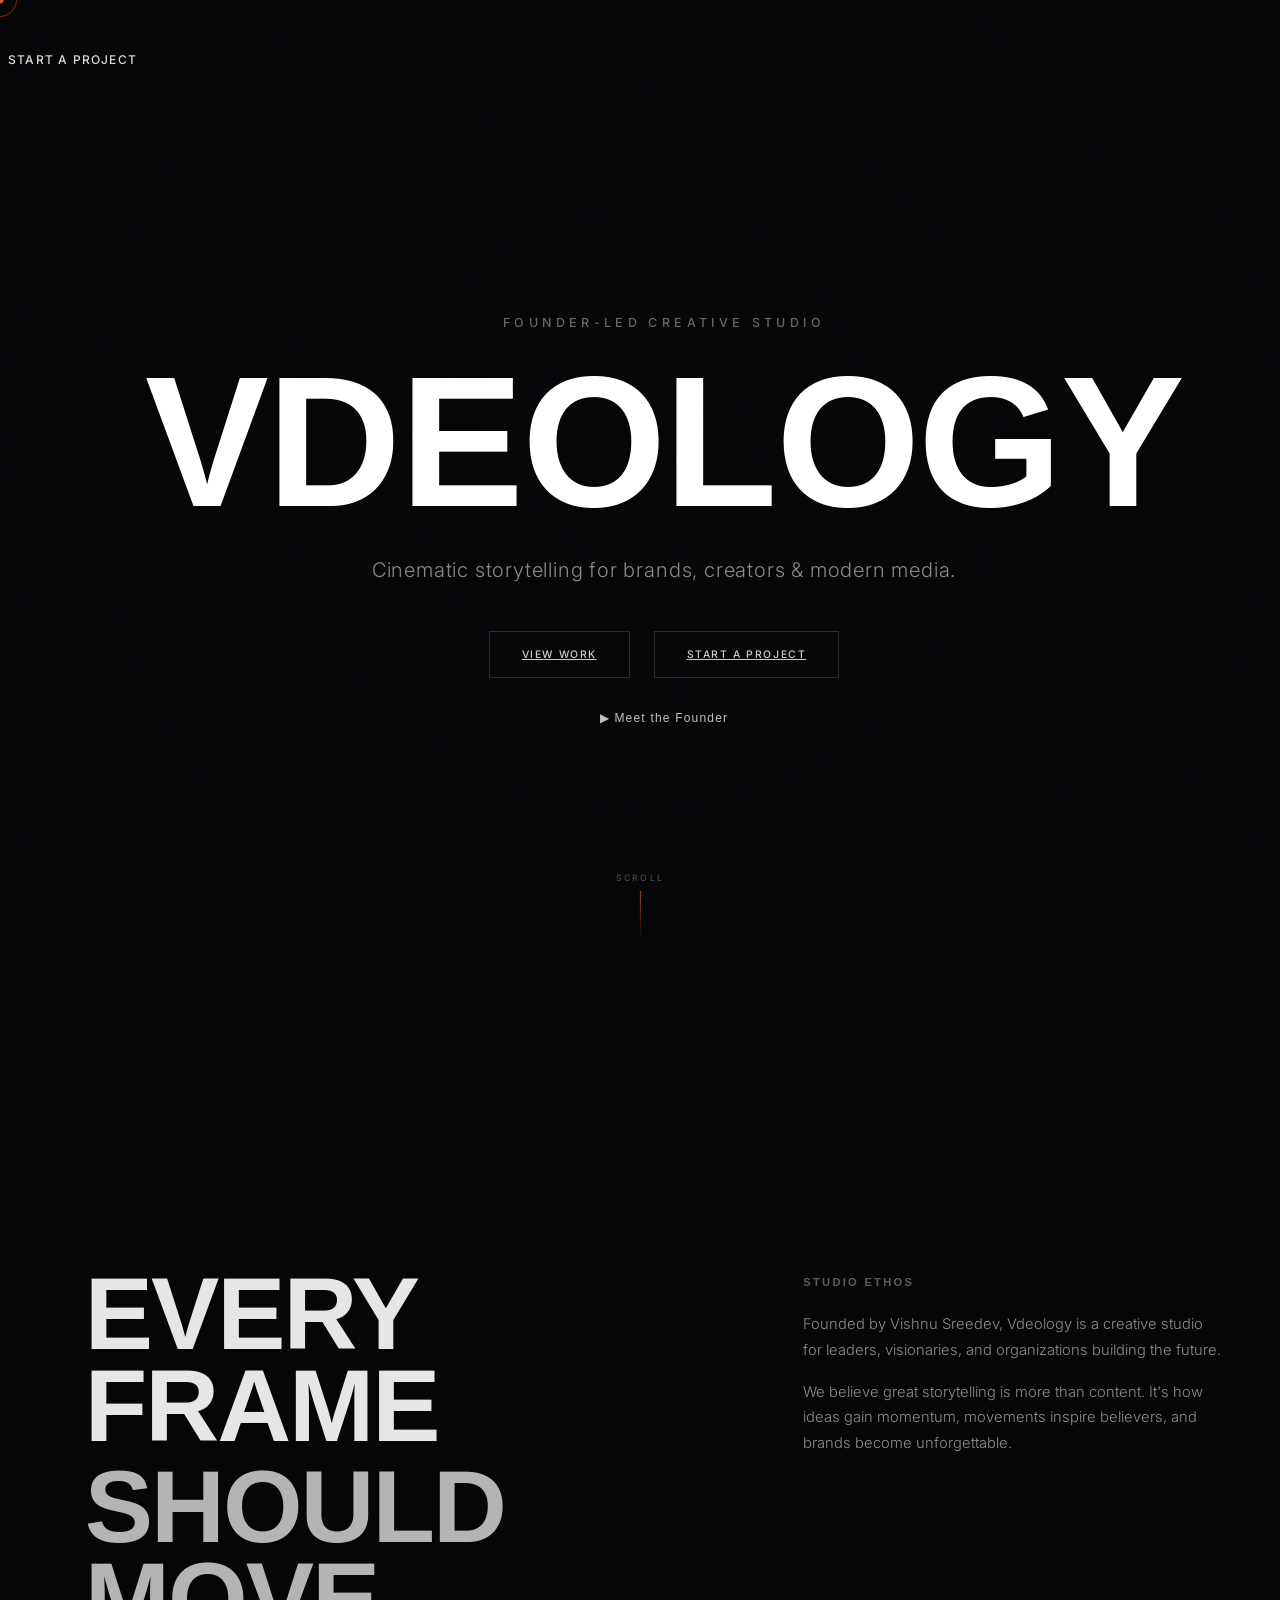
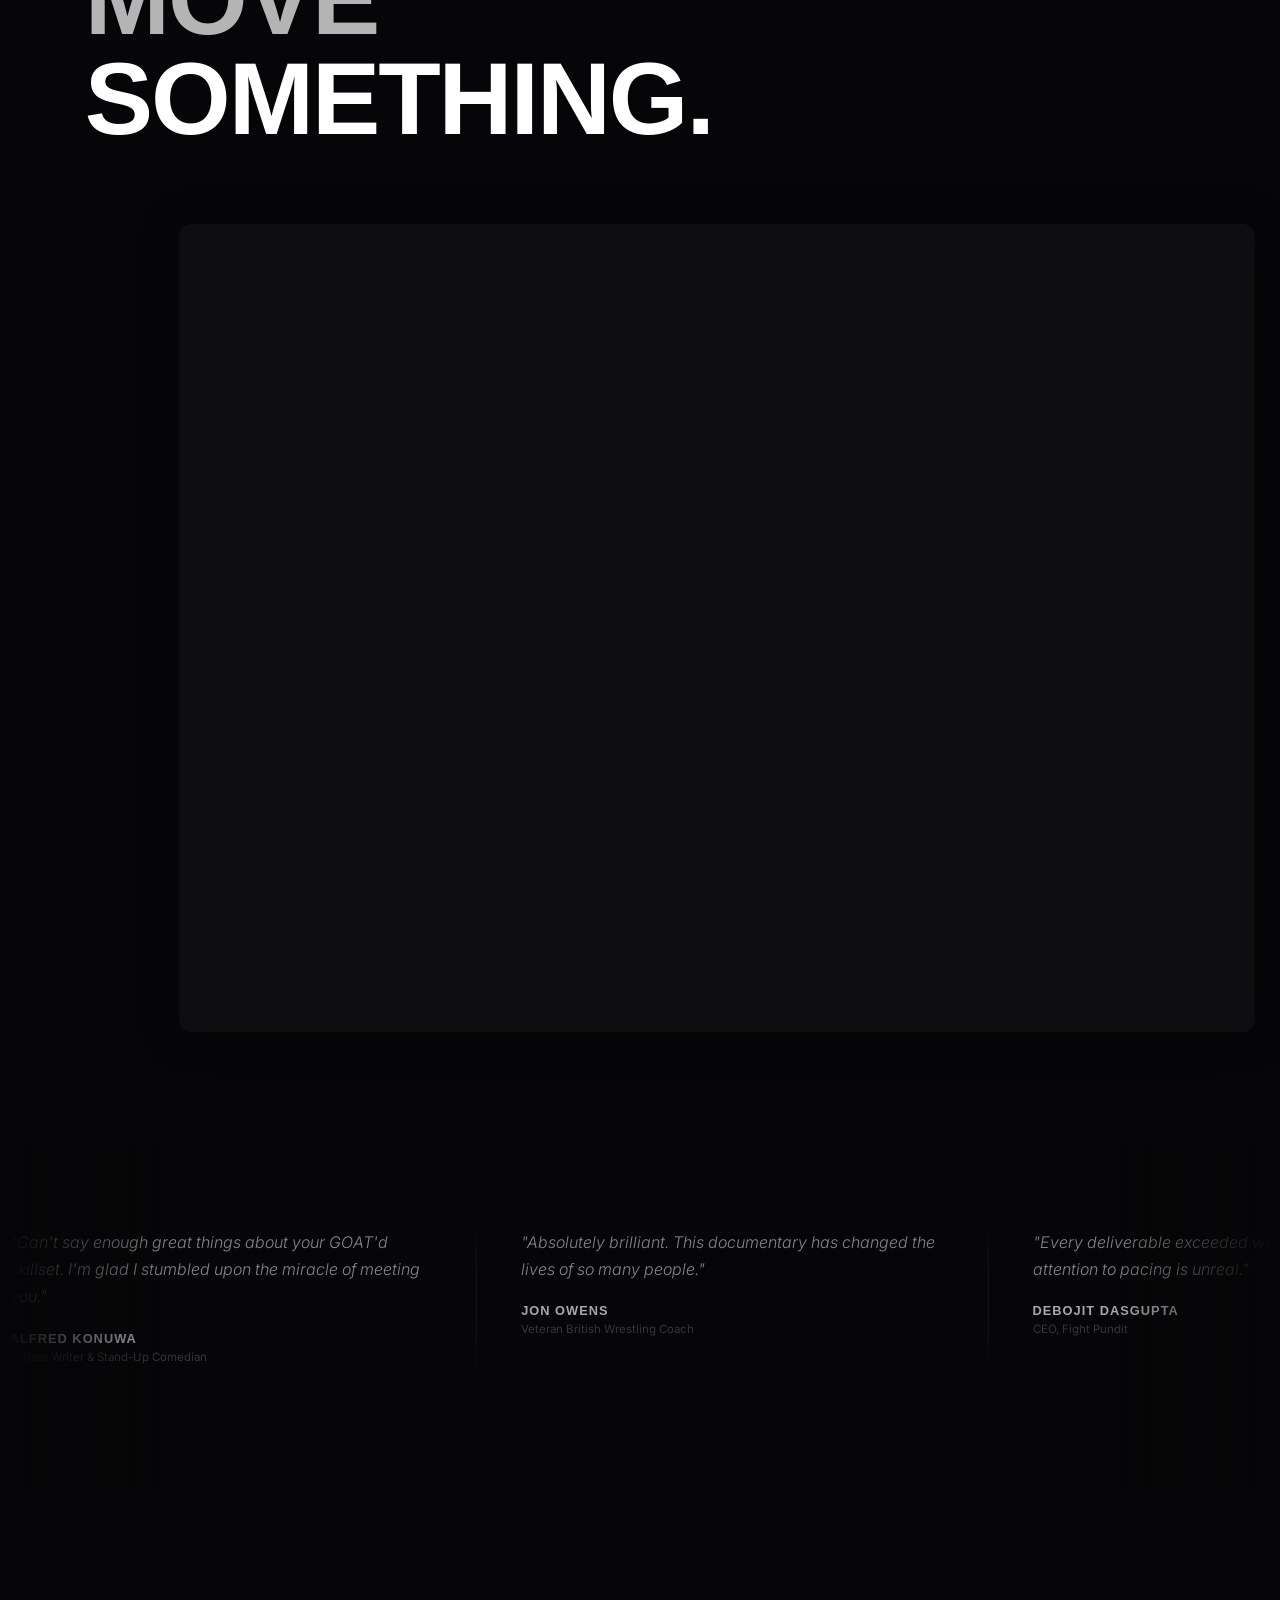
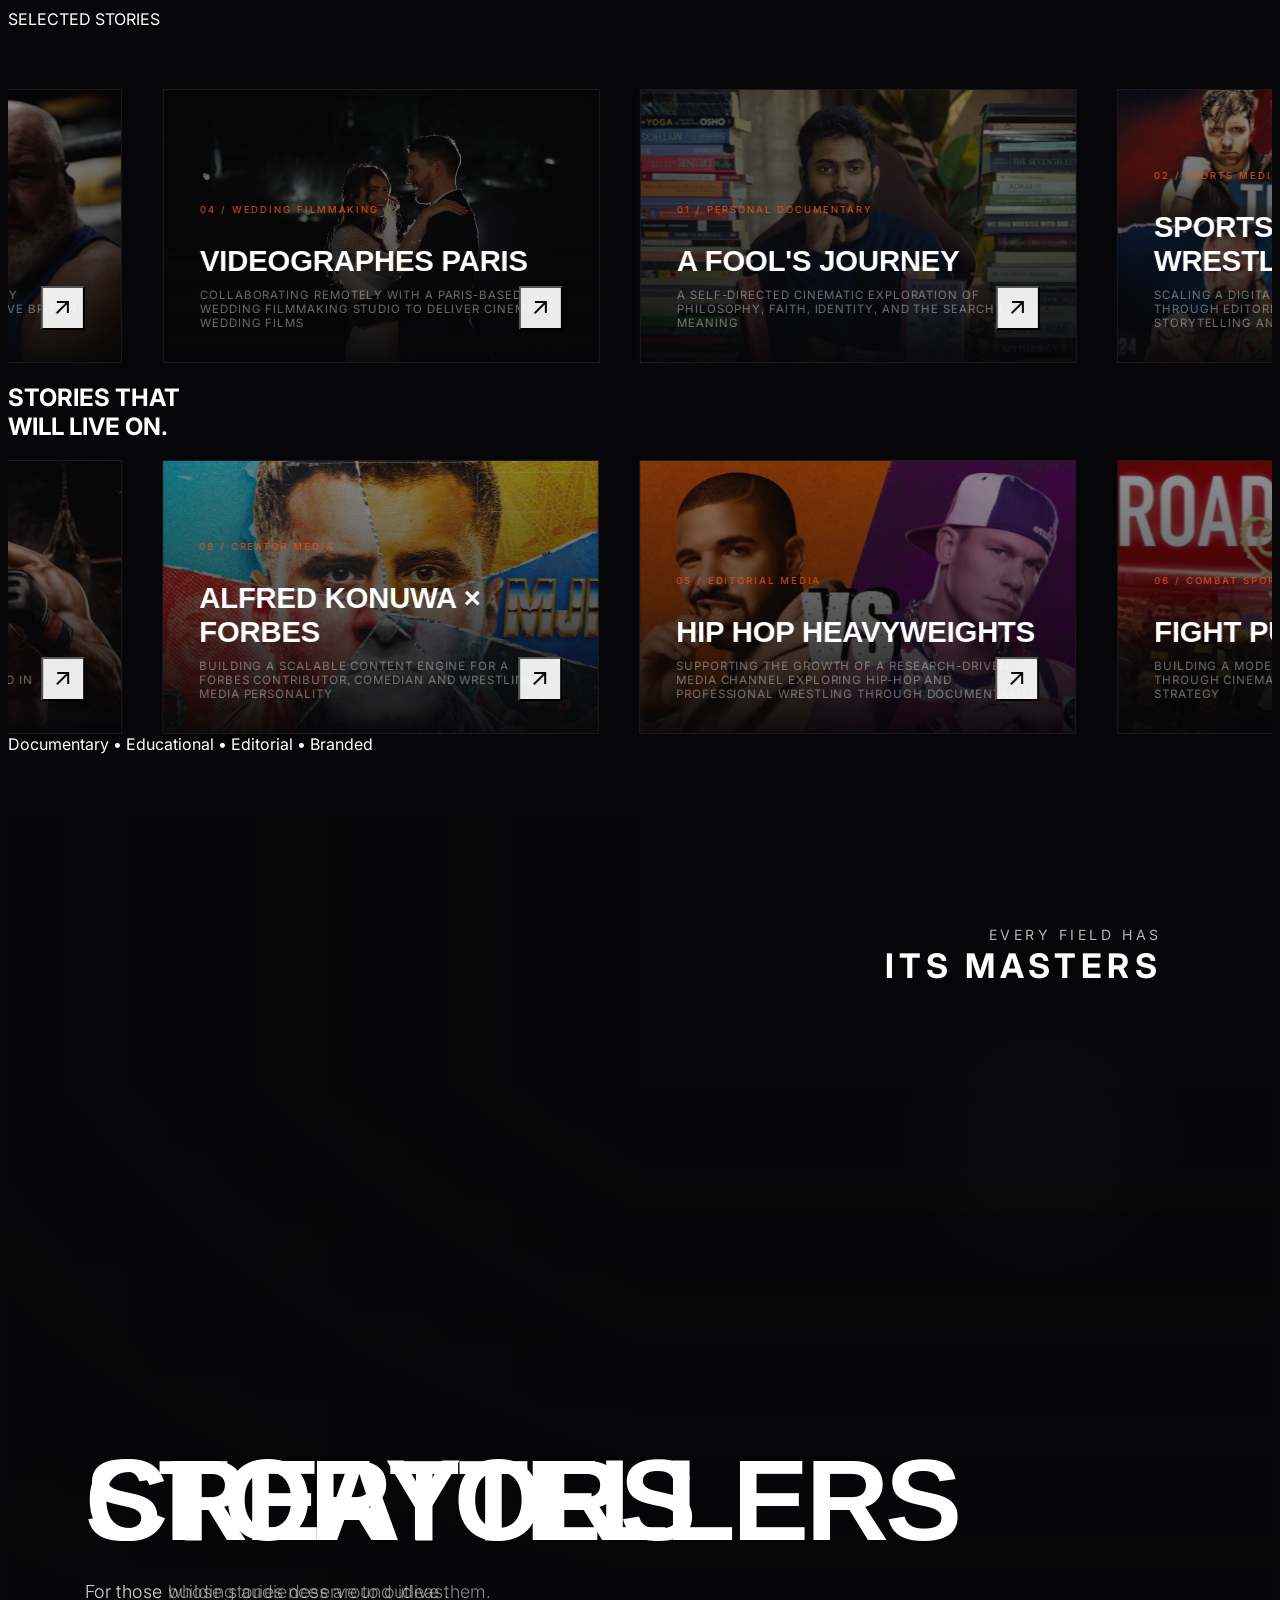
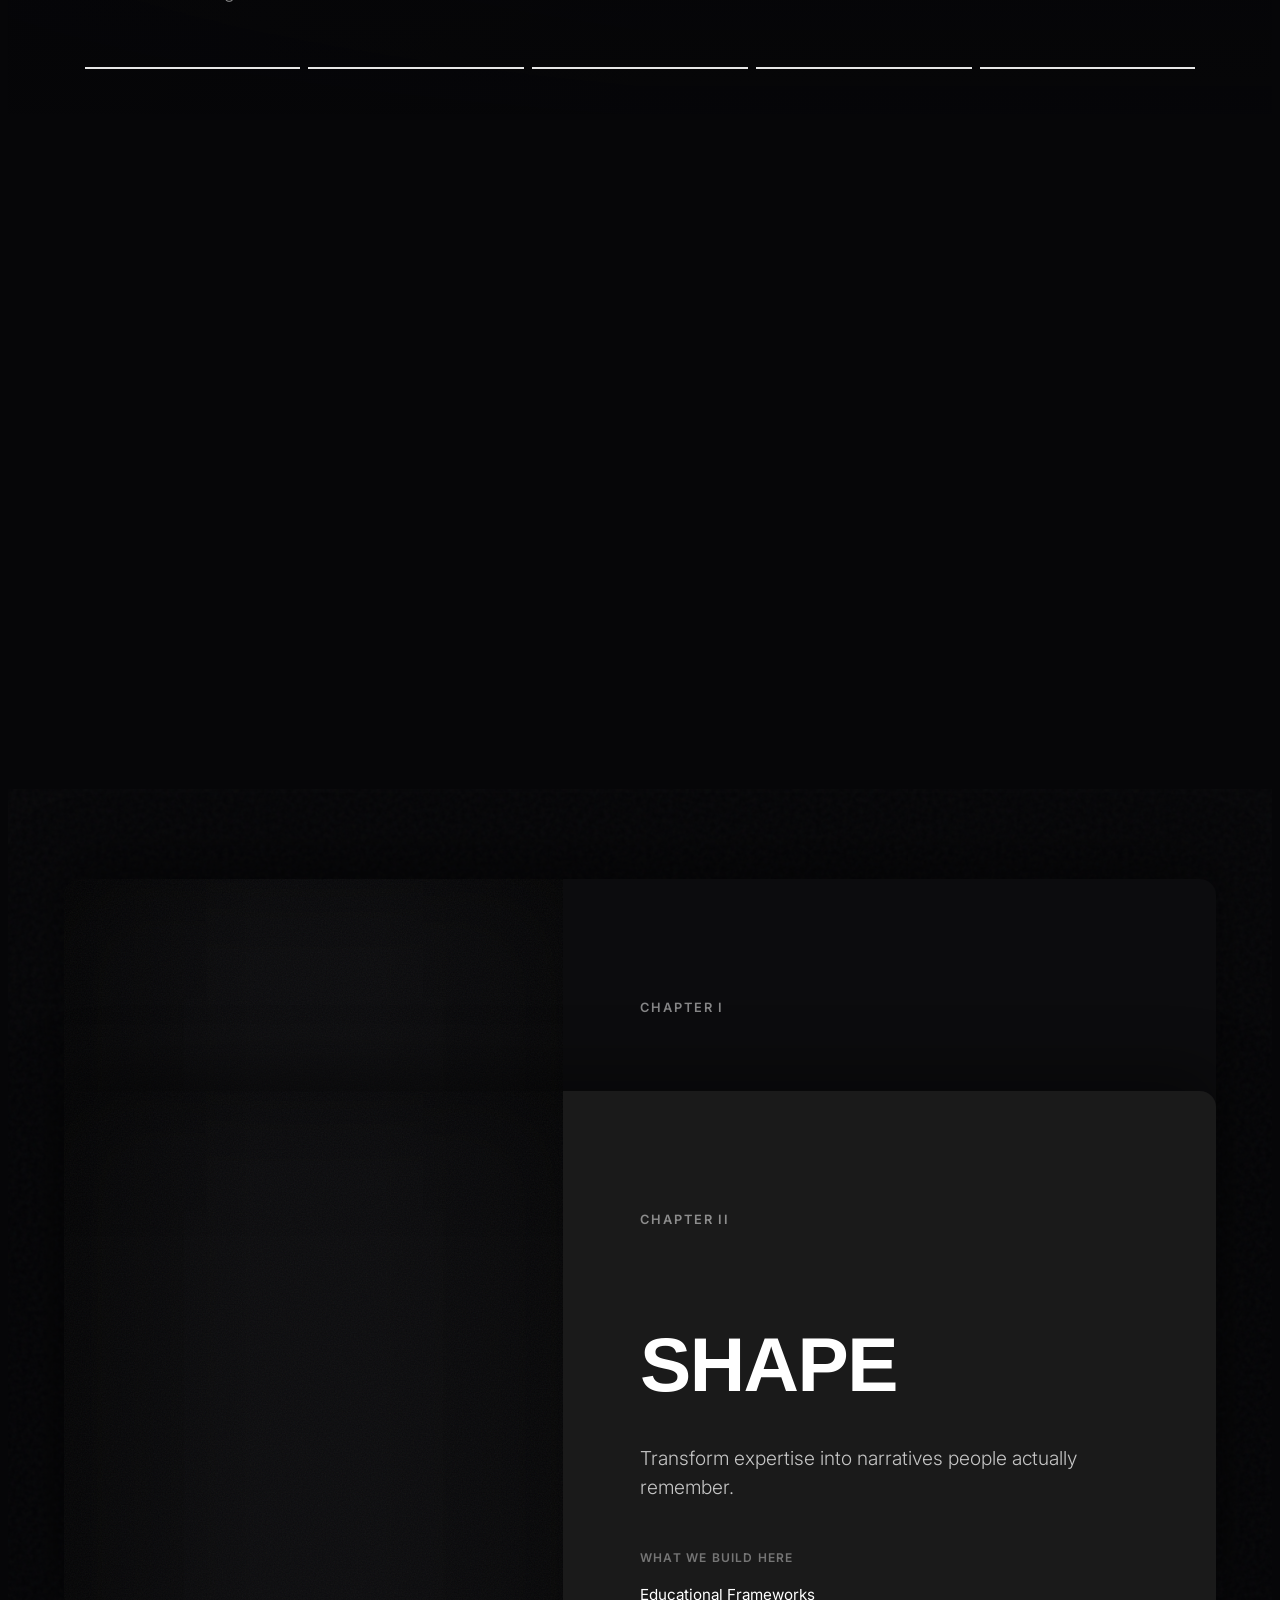
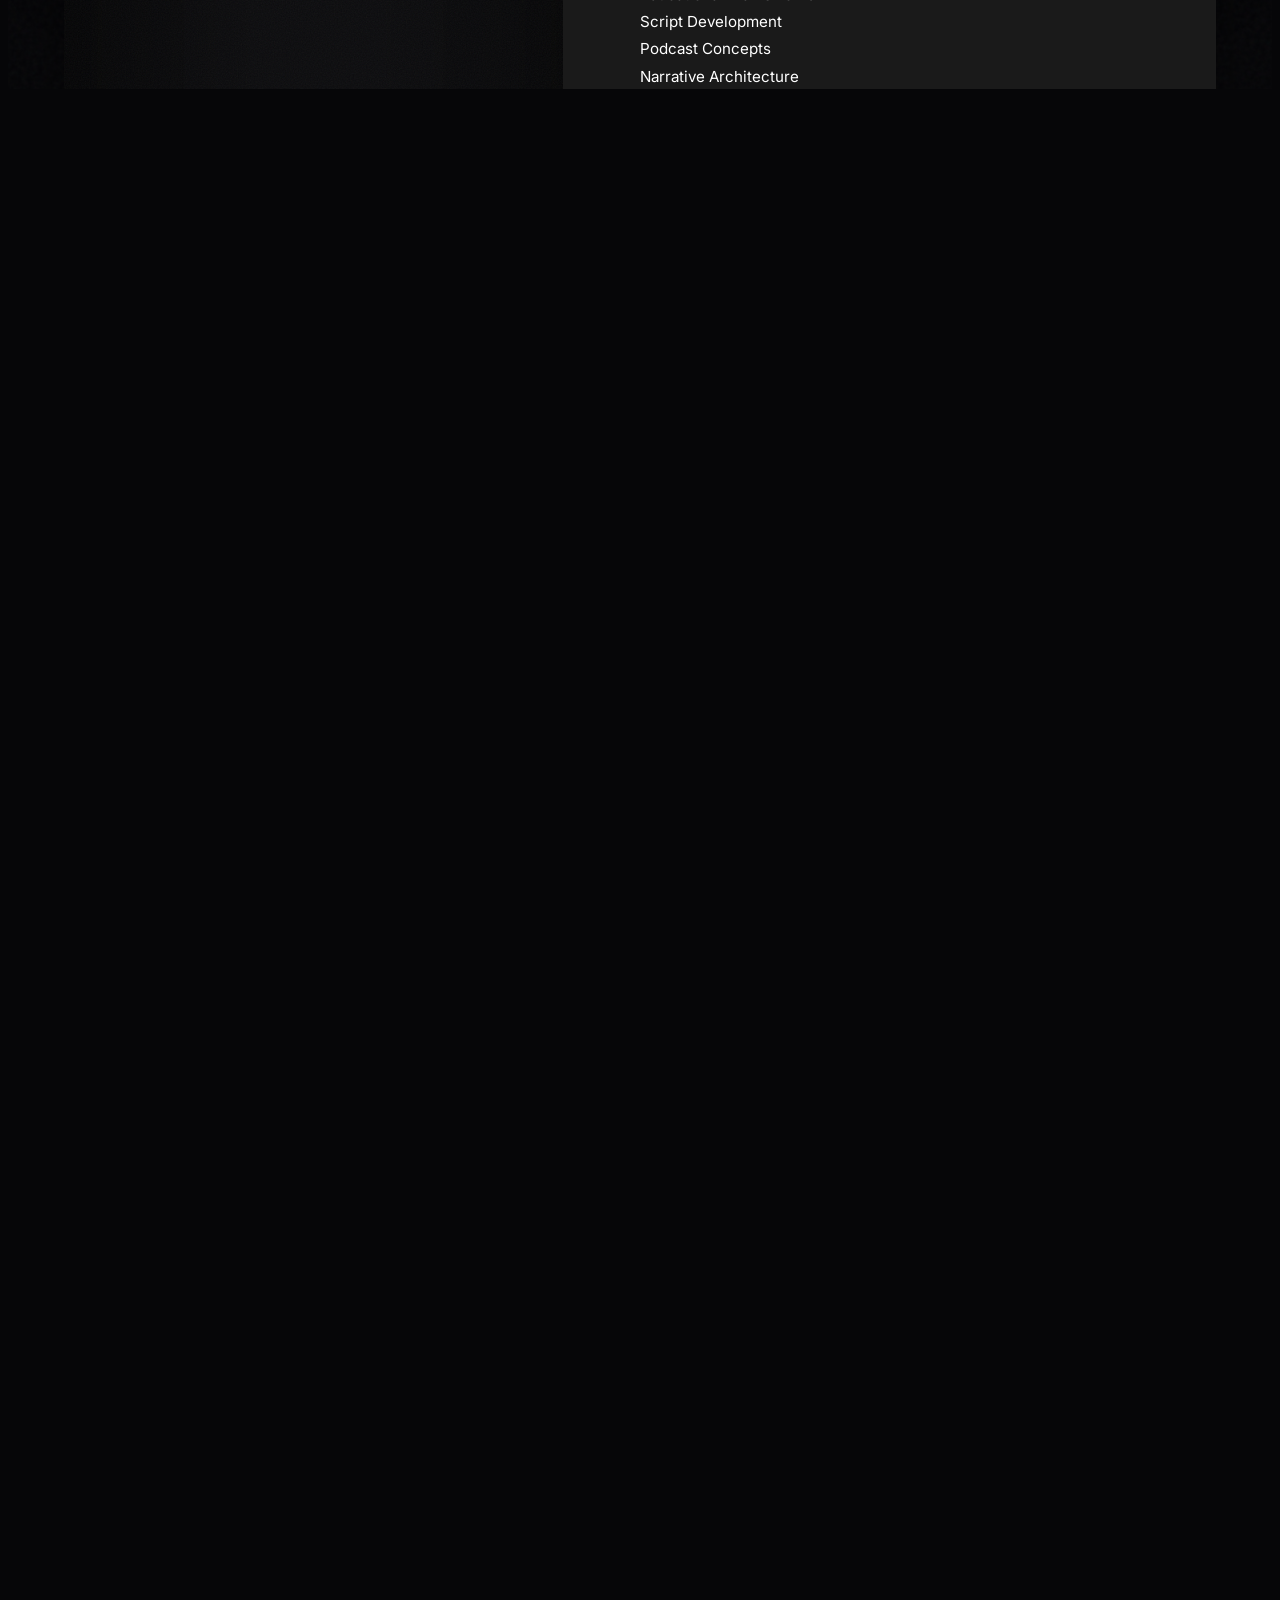
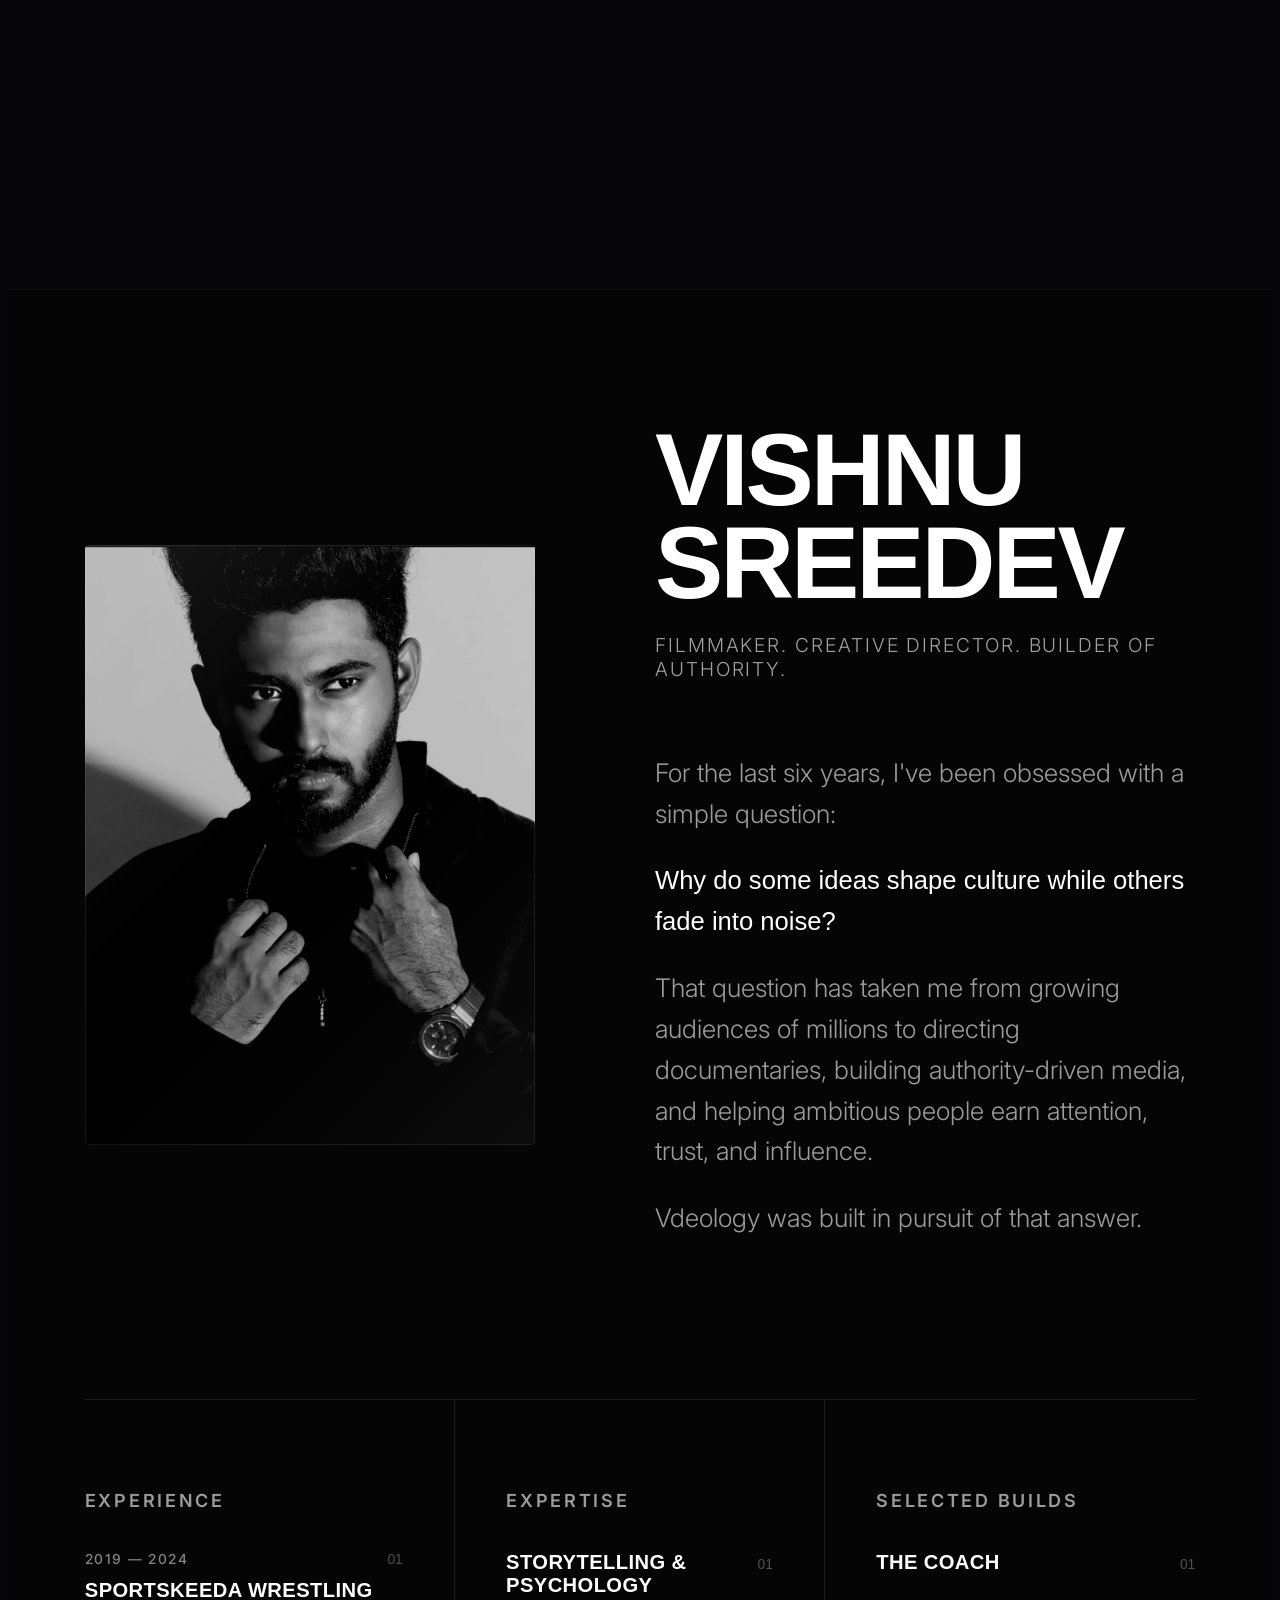
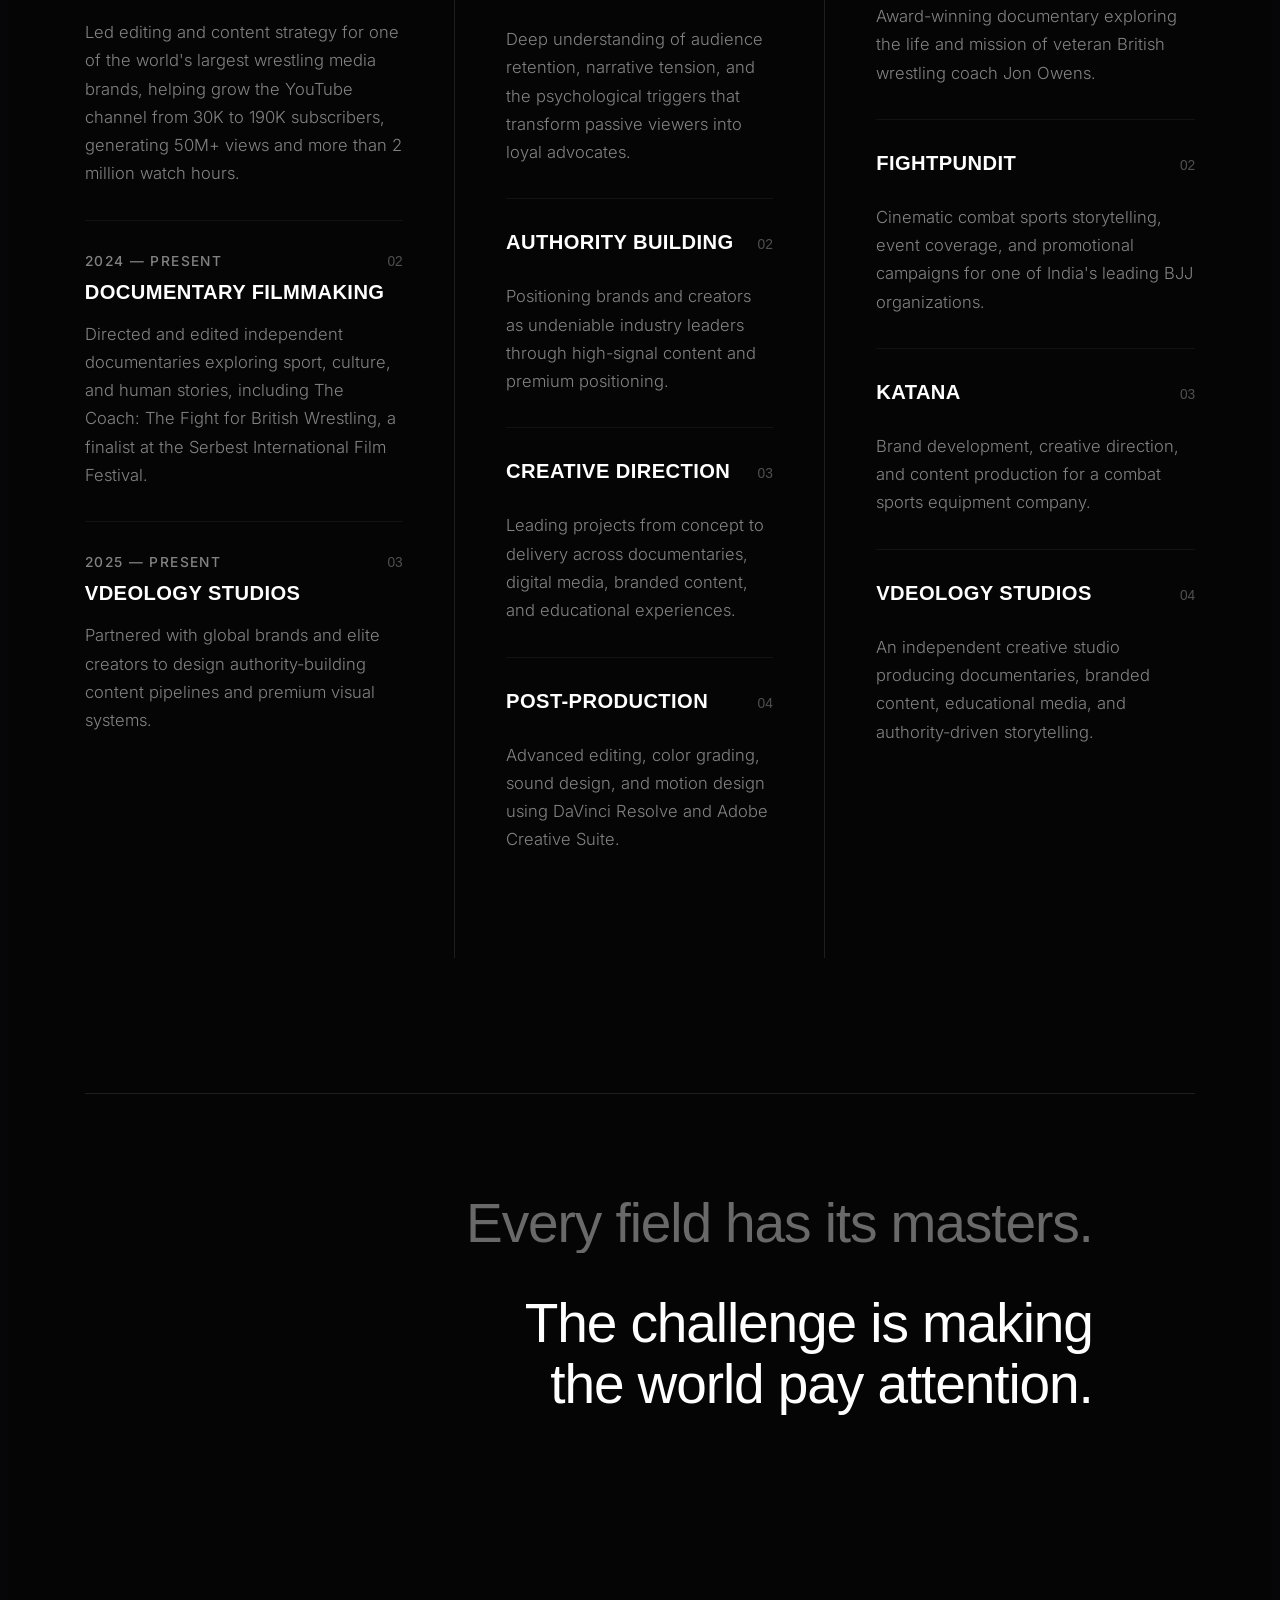
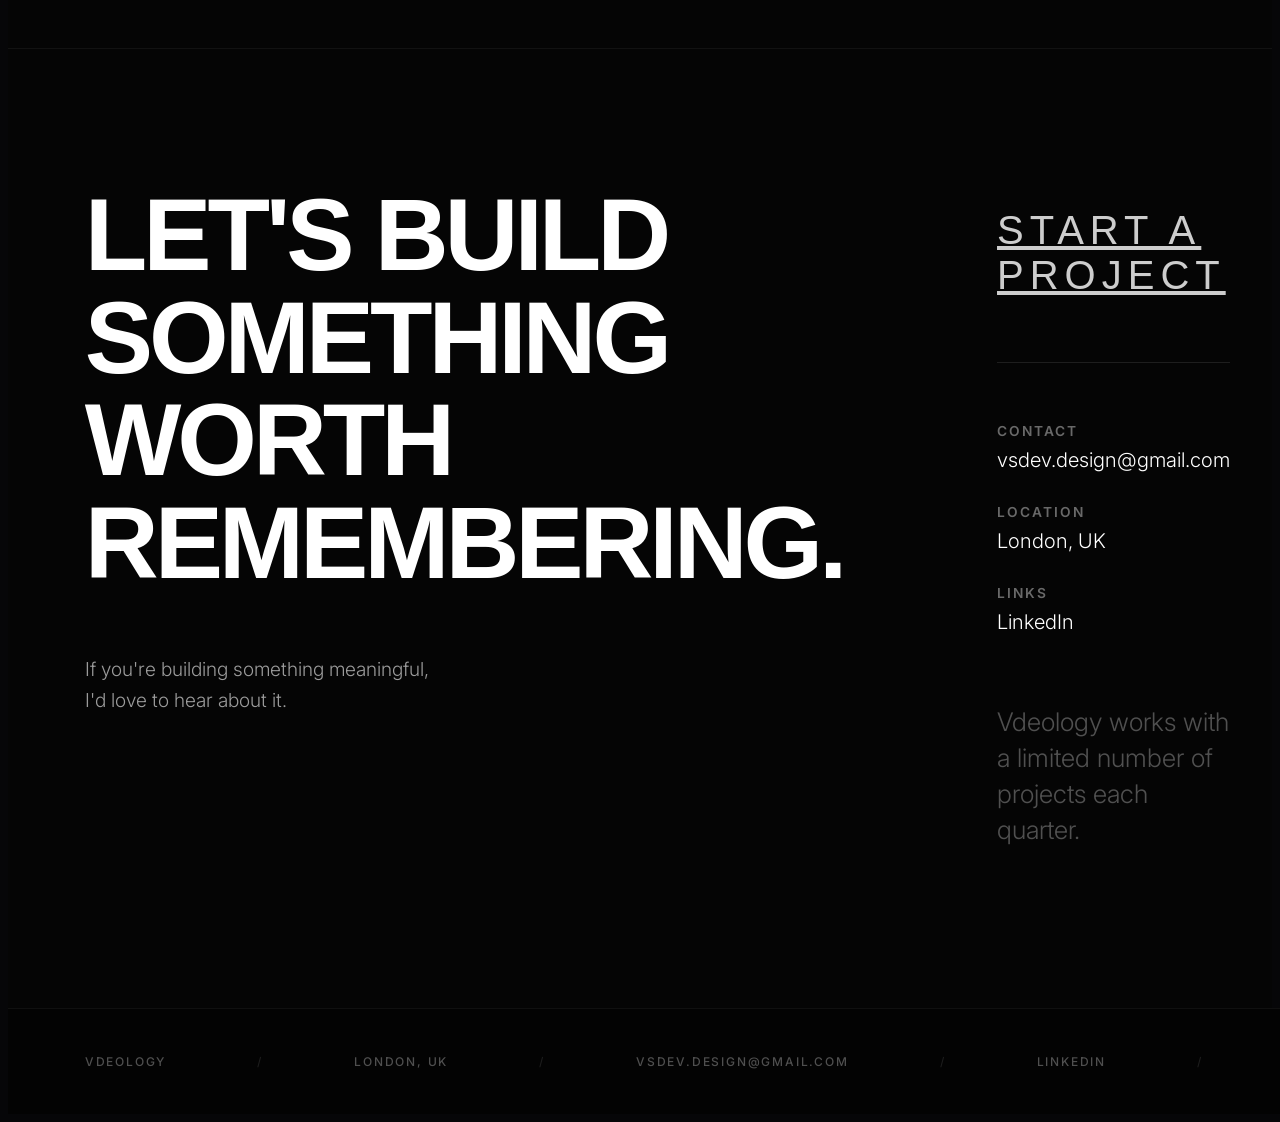
==== commit 7aee8c7f: "Reduce hero title VDEOLOGY font size by 30%" ====
--- a/index.html
+++ b/index.html
@@ -297,7 +297,7 @@
         }
         .hero-title {
             font-family: 'General Sans', sans-serif; font-weight: 700;
-            font-size: clamp(5.75rem, 20.7vw, 20.7rem);
+            font-size: clamp(4rem, 14.5vw, 14.5rem);
             line-height: 0.9;
             letter-spacing: -0.01em;
             text-transform: uppercase;
